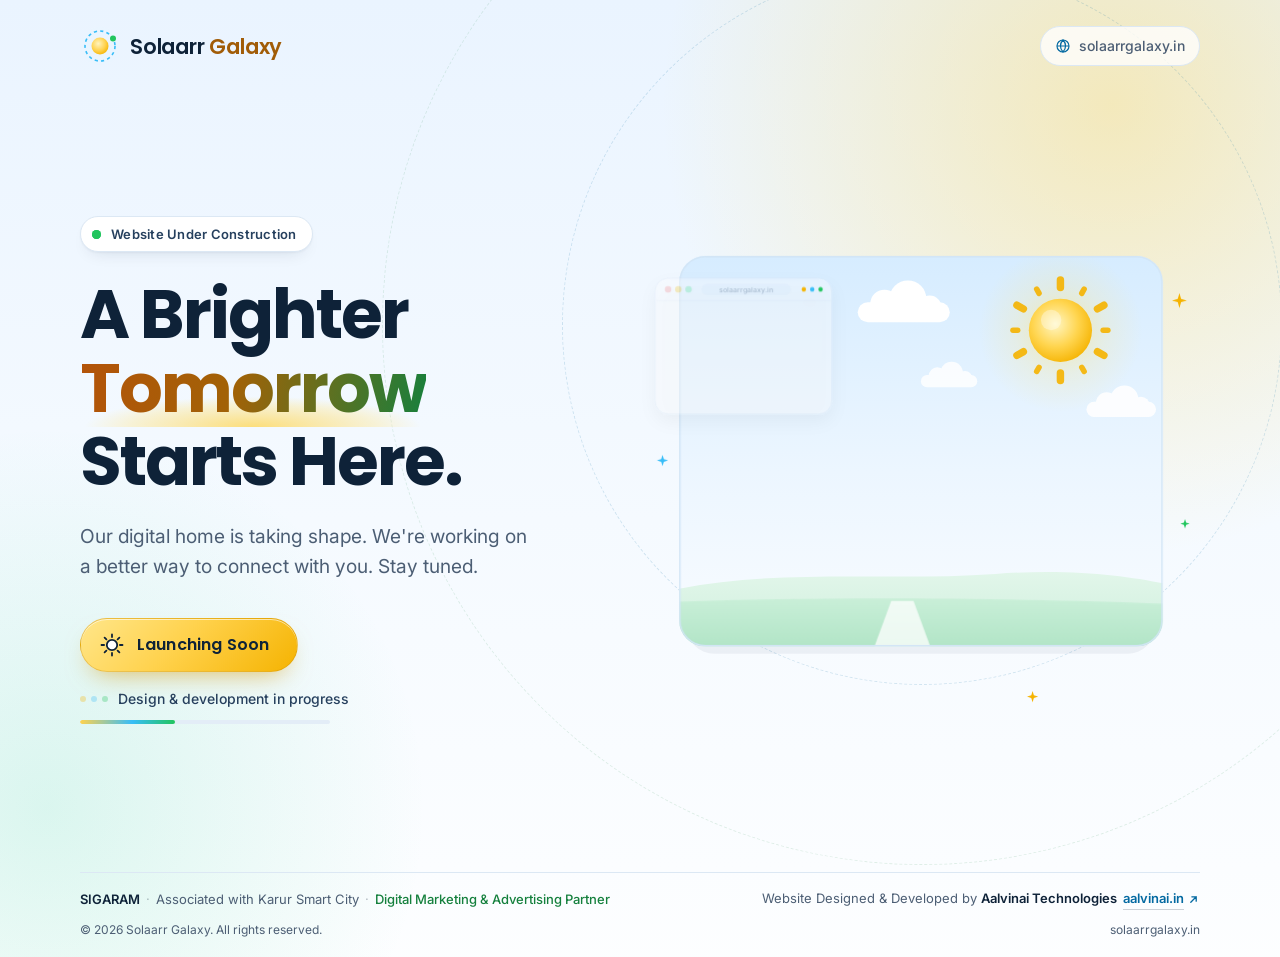
==== index.html @ 4a7cf6b9 "Add Solaarr Galaxy under-construction page Co-Authored-By: Claude Sonnet 5 <noreply@anthropic.com>" ====
<!DOCTYPE html>
<html lang="en">
<head>
<meta charset="UTF-8">
<meta name="viewport" content="width=device-width, initial-scale=1, viewport-fit=cover">
<title>Solaarr Galaxy — New Website Launching Soon</title>
<meta name="description" content="Solaarr Galaxy's official website is under construction. Our digital home is taking shape — launching soon at solaarrgalaxy.in.">
<link rel="canonical" href="https://solaarrgalaxy.in/">

<!--
  INDEXING POLICY — TEMPORARY HOLDING PAGE
  While this under-construction page is live, search engines are asked not to index it
  ("noindex") but may still follow its links ("follow").
  >>> WHEN THE FULL WEBSITE LAUNCHES: delete the robots meta tag below
      (or change its content to "index, follow"). Do not ship the real site with noindex.
-->
<meta name="robots" content="noindex, follow">

<meta name="theme-color" content="#F3F8FF">
<meta name="color-scheme" content="light">
<meta name="author" content="Aalvinai Technologies">

<meta property="og:type" content="website">
<meta property="og:site_name" content="Solaarr Galaxy">
<meta property="og:title" content="Solaarr Galaxy — A Brighter Tomorrow Starts Here.">
<meta property="og:description" content="Our digital home is taking shape. We're working on a better way to connect with you. Stay tuned.">
<meta property="og:url" content="https://solaarrgalaxy.in/">
<meta property="og:locale" content="en_IN">
<meta name="twitter:card" content="summary">
<meta name="twitter:title" content="Solaarr Galaxy — A Brighter Tomorrow Starts Here.">
<meta name="twitter:description" content="Our digital home is taking shape. We're working on a better way to connect with you. Stay tuned.">

<link rel="icon" type="image/svg+xml" href="data:image/svg+xml,%3Csvg xmlns='http://www.w3.org/2000/svg' viewBox='0 0 64 64'%3E%3Crect width='64' height='64' rx='16' fill='%23F3F8FF'/%3E%3Ccircle cx='32' cy='32' r='22' fill='none' stroke='%2338BDF8' stroke-width='3' stroke-dasharray='5 5'/%3E%3Ccircle cx='32' cy='32' r='12' fill='%23F5B301'/%3E%3Ccircle cx='51' cy='21' r='5' fill='%2322C55E'/%3E%3C/svg%3E">

<link rel="preconnect" href="https://fonts.googleapis.com">
<link rel="preconnect" href="https://fonts.gstatic.com" crossorigin>
<link rel="stylesheet" href="https://fonts.googleapis.com/css2?family=Inter:wght@400;500;600&family=Poppins:wght@500;600;700&display=swap">

<style>
  :root {
    --bg: #F7FBFF;
    --surface: #FFFFFF;
    --ink: #0E2238;
    --ink-2: #26405E;
    --muted: #4C5E74;
    --line: #DCE8F4;
    --sky: #38BDF8;
    --sky-deep: #0369A1;
    --sky-soft: #E6F4FF;
    --gold: #F5B301;
    --gold-soft: #FFE58A;
    --gold-deep: #A15C07;
    --green: #34D399;
    --green-deep: #15803D;
    --green-soft: #E3F8EE;
    --shadow: 0 1px 2px rgba(14, 34, 56, .04), 0 14px 36px -16px rgba(14, 34, 56, .16);
    --shadow-lg: 0 2px 4px rgba(14, 34, 56, .04), 0 24px 48px -20px rgba(14, 34, 56, .22);
    --font-head: "Poppins", ui-sans-serif, system-ui, -apple-system, "Segoe UI", Roboto, "Helvetica Neue", Arial, sans-serif;
    --font-body: "Inter", ui-sans-serif, system-ui, -apple-system, "Segoe UI", Roboto, "Helvetica Neue", Arial, sans-serif;
  }

  *, *::before, *::after { box-sizing: border-box; }
  html {
    -webkit-text-size-adjust: 100%;
    text-size-adjust: 100%;
    background: linear-gradient(180deg, #EAF4FF 0, #F5FAFF 520px, #FFFFFF 1100px) no-repeat, #FFFFFF;
  }
  body {
    margin: 0;
    font-family: var(--font-body);
    font-size: 1rem;
    line-height: 1.6;
    color: var(--ink);
    overflow-x: hidden;
    -webkit-font-smoothing: antialiased;
    text-rendering: optimizeLegibility;
  }
  @supports (overflow: clip) { body { overflow-x: clip; } }
  img, svg { display: block; max-width: 100%; }
  a { color: inherit; }
  :focus-visible { outline: 3px solid var(--sky-deep); outline-offset: 3px; border-radius: 6px; }

  .sr-only {
    position: absolute; width: 1px; height: 1px; padding: 0; margin: -1px;
    overflow: hidden; clip: rect(0 0 0 0); white-space: nowrap; border: 0;
  }

  .wrap {
    width: 100%;
    max-width: 1200px;
    margin-inline: auto;
    padding-inline: clamp(16px, 4vw, 40px);
  }

  /* ---------- Page shell & ambient "galaxy" background ---------- */
  .page {
    position: relative;
    isolation: isolate;
    display: flex;
    flex-direction: column;
  }
  .ambient {
    position: absolute;
    inset: 0;
    z-index: -1;
    overflow: hidden;
    pointer-events: none;
  }
  .ambient::before,
  .ambient::after {
    content: "";
    position: absolute;
    aspect-ratio: 1;
    border-radius: 50%;
  }
  .ambient::before {
    width: min(900px, 130vw);
    right: -22%;
    top: -36%;
    background: radial-gradient(closest-side, rgba(255, 213, 79, .38), rgba(255, 213, 79, 0));
  }
  .ambient::after {
    width: min(760px, 120vw);
    left: -26%;
    bottom: -24%;
    background: radial-gradient(closest-side, rgba(52, 211, 153, .16), rgba(52, 211, 153, 0));
  }
  .orbit {
    position: absolute;
    top: 34%;
    left: 72%;
    aspect-ratio: 1;
    border: 1px dashed rgba(3, 105, 161, .16);
    border-radius: 50%;
    transform: translate(-50%, -50%);
    animation: orbit 90s linear infinite;
  }
  .orbit::after {
    content: "";
    position: absolute;
    top: -5px;
    left: 50%;
    width: 10px;
    height: 10px;
    margin-left: -5px;
    border-radius: 50%;
    background: var(--gold);
    box-shadow: 0 0 0 5px rgba(245, 179, 1, .15);
  }
  .orbit--1 { width: min(720px, 150vw); }
  .orbit--2 { width: min(1080px, 220vw); animation-duration: 140s; animation-direction: reverse; border-color: rgba(21, 128, 61, .12); }
  .orbit--2::after { width: 8px; height: 8px; margin-left: -4px; top: -4px; background: var(--green); box-shadow: 0 0 0 5px rgba(52, 211, 153, .15); }

  /* ---------- Header ---------- */
  .site-header .wrap {
    display: flex;
    align-items: center;
    justify-content: space-between;
    gap: 16px;
    padding-block: clamp(14px, 2.4vw, 26px);
  }
  .brand {
    display: inline-flex;
    align-items: center;
    gap: 10px;
    font-family: var(--font-head);
    font-weight: 600;
    font-size: clamp(1.08rem, .98rem + .5vw, 1.3rem);
    letter-spacing: -.01em;
    color: var(--ink);
    white-space: nowrap;
  }
  .brand .galaxy { color: var(--gold-deep); }
  .brand-mark { width: 40px; height: 40px; flex: none; }
  .brand-mark .ring { transform-origin: 20px 20px; animation: spin 14s linear infinite; }
  .domain {
    display: inline-flex;
    align-items: center;
    gap: 8px;
    margin: 0;
    padding: 8px 14px;
    font-size: .875rem;
    font-weight: 500;
    color: var(--muted);
    background: rgba(255, 255, 255, .78);
    border: 1px solid var(--line);
    border-radius: 999px;
  }
  .domain svg { width: 16px; height: 16px; color: var(--sky-deep); }

  /* ---------- Hero ---------- */
  .hero { flex: 1; display: flex; align-items: center; }
  .hero .wrap {
    display: grid;
    grid-template-columns: minmax(0, 1fr) minmax(0, 1.12fr);
    align-items: center;
    gap: clamp(28px, 5vw, 72px);
    padding-block: clamp(12px, 3vw, 40px) clamp(36px, 5vw, 72px);
  }
  .hero-copy { min-width: 0; }

  .status {
    display: inline-flex;
    align-items: center;
    gap: 10px;
    margin: 0 0 clamp(18px, 2.4vw, 26px);
    padding: 7px 15px 7px 11px;
    font-size: .8125rem;
    font-weight: 600;
    letter-spacing: .02em;
    color: var(--ink-2);
    background: var(--surface);
    border: 1px solid var(--line);
    border-radius: 999px;
    box-shadow: 0 1px 2px rgba(14, 34, 56, .04), 0 8px 18px -10px rgba(14, 34, 56, .16);
  }
  .pulse {
    position: relative;
    width: 9px;
    height: 9px;
    flex: none;
    border-radius: 50%;
    background: #22C55E;
  }
  .pulse::after {
    content: "";
    position: absolute;
    inset: 0;
    border-radius: 50%;
    background: #22C55E;
    animation: ping 2s cubic-bezier(0, 0, .2, 1) infinite;
  }

  h1 {
    margin: 0 0 clamp(14px, 2vw, 22px);
    font-family: var(--font-head);
    font-weight: 700;
    font-size: clamp(2.2rem, 1.05rem + 4.3vw, 4.25rem);
    line-height: 1.08;
    letter-spacing: -.03em;
    color: var(--ink);
  }
  .sunrise { position: relative; display: inline-block; isolation: isolate; }
  .sunrise::after {
    content: "";
    position: absolute;
    left: -4%;
    right: -4%;
    bottom: -.02em;
    height: .5em;
    z-index: -1;
    border-radius: 50% 50% 0 0 / 100% 100% 0 0;
    background: radial-gradient(60% 120% at 50% 100%, rgba(255, 213, 79, .75), rgba(255, 229, 138, .35) 55%, rgba(255, 229, 138, 0) 75%);
  }
  .sunrise-text {
    color: var(--gold-deep);
    background: linear-gradient(100deg, #B45309 0%, #A16207 45%, #15803D 100%);
    -webkit-background-clip: text;
            background-clip: text;
    -webkit-text-fill-color: transparent;
  }

  .lead {
    max-width: 38ch;
    margin: 0 0 clamp(24px, 3vw, 36px);
    font-size: clamp(1.03rem, .95rem + .35vw, 1.2rem);
    color: var(--muted);
  }

  .cta-row {
    display: flex;
    flex-wrap: wrap;
    align-items: center;
    gap: 16px 24px;
  }
  .cta {
    position: relative;
    overflow: hidden;
    display: inline-flex;
    align-items: center;
    justify-content: center;
    gap: 12px;
    min-height: 54px;
    margin: 0;
    padding: 0 28px 0 18px;
    font-family: var(--font-head);
    font-weight: 600;
    font-size: 1rem;
    letter-spacing: .01em;
    color: var(--ink);
    background: linear-gradient(135deg, #FFE68A 0%, #FFD24D 45%, #F5B301 100%);
    border: 1px solid rgba(197, 136, 0, .35);
    border-radius: 999px;
    box-shadow: 0 12px 26px -12px rgba(214, 150, 0, .65), inset 0 1px 0 rgba(255, 255, 255, .6);
    cursor: default;
    -webkit-user-select: none;
            user-select: none;
  }
  .cta::after {
    content: "";
    position: absolute;
    inset: 0;
    background: linear-gradient(110deg, transparent 30%, rgba(255, 255, 255, .55) 50%, transparent 70%);
    transform: translateX(-120%);
    animation: sheen 6s ease-in-out 1.2s infinite;
  }
  .cta-icon { width: 26px; height: 26px; flex: none; }
  .cta-icon .cta-rays { transform-origin: 13px 13px; animation: spin 12s linear infinite; }

  .build { display: grid; gap: 9px; min-width: 0; }
  .build-label {
    display: flex;
    align-items: center;
    gap: 10px;
    margin: 0;
    font-size: .875rem;
    font-weight: 500;
    color: var(--ink-2);
  }
  .dots { display: inline-flex; gap: 5px; }
  .dots i {
    width: 6px;
    height: 6px;
    border-radius: 50%;
    background: var(--gold);
    opacity: .3;
    animation: blink 1.4s ease-in-out infinite;
  }
  .dots i:nth-child(2) { background: var(--sky); animation-delay: .2s; }
  .dots i:nth-child(3) { background: #22C55E; animation-delay: .4s; }
  .track {
    position: relative;
    width: min(250px, 100%);
    height: 4px;
    overflow: hidden;
    border-radius: 99px;
    background: #E3EDF7;
  }
  .track::before {
    content: "";
    position: absolute;
    top: 0;
    bottom: 0;
    left: 0;
    width: 38%;
    border-radius: inherit;
    background: linear-gradient(90deg, #FFD24D, #38BDF8 55%, #22C55E);
    animation: indeterminate 2.6s cubic-bezier(.65, 0, .35, 1) infinite;
  }

  /* ---------- Hero illustration ---------- */
  .hero-art { position: relative; margin: 0; min-width: 0; }
  .hero-art::before {
    content: "";
    position: absolute;
    inset: 2% 0 4%;
    z-index: -1;
    border-radius: 50%;
    background:
      radial-gradient(closest-side at 72% 28%, rgba(255, 213, 79, .32), rgba(255, 213, 79, 0) 70%),
      radial-gradient(closest-side, rgba(56, 189, 248, .14), rgba(56, 189, 248, 0) 75%);
  }
  .art { width: 100%; height: auto; overflow: visible; }

  /* ---------- Footer credit line ---------- */
  .site-footer { padding-block: 0 18px; }
  .footer-bar {
    display: flex;
    flex-wrap: wrap;
    align-items: center;
    justify-content: space-between;
    gap: 12px 32px;
    padding-top: 16px;
    border-top: 1px solid var(--line);
    font-size: .8125rem;
    line-height: 1.5;
    color: var(--muted);
  }
  .fcredit { display: flex; align-items: center; gap: 12px; min-width: 0; margin: 0; }
  .fcredit p { margin: 0; }
  .fcredit strong { font-weight: 600; color: var(--ink); }
  .fcredit .sep { margin-inline: 6px; color: rgba(14, 34, 56, .3); }
  .fcredit .role { font-weight: 500; color: var(--green-deep); }
  .fcredit a {
    display: inline-flex;
    align-items: center;
    gap: 3px;
    margin: -10px 0 -10px 6px;
    padding-block: 10px;
    font-weight: 600;
    color: var(--sky-deep);
    text-decoration: none;
  }
  .fcredit a span:first-child { border-bottom: 1px solid currentColor; border-bottom-color: rgba(14, 34, 56, .2); transition: border-color .2s ease; }
  .fcredit a:hover span:first-child { border-bottom-color: currentColor; }
  .fcredit a svg { width: 13px; height: 13px; transition: transform .2s ease; }
  .fcredit a:hover svg { transform: translate(2px, -2px); }
  .copy {
    display: flex;
    flex-wrap: wrap;
    justify-content: space-between;
    gap: 4px 16px;
    margin-top: 10px;
    font-size: .75rem;
    color: var(--muted);
  }
  .copy p { margin: 0; }

  /* ---------- Illustration animation (11 s seamless loop) ---------- */
  .art { --cycle: 11s; --ease: cubic-bezier(.22, .61, .36, 1); }
  .art .mframe    { animation: sg-frame var(--cycle) ease-in-out infinite both; }
  .art .skel      { opacity: 0; animation: sg-skel var(--cycle) ease-in-out infinite both; }
  .art .nav-item  { animation: sg-nav var(--cycle) var(--ease) infinite both; animation-delay: var(--d, 0s); }
  .art .sec-in    { animation: sg-sec var(--cycle) var(--ease) infinite both; animation-delay: var(--d, 0s); }
  .art .card-in   { animation: sg-card var(--cycle) var(--ease) infinite both; animation-delay: var(--d, 0s); }
  .art .blueprint { opacity: 0; animation: sg-blue var(--cycle) ease-in-out infinite both, dash-run 3s linear infinite; }
  .art .bld       { animation: sg-bld var(--cycle) var(--ease) infinite both; }
  .art .lit       { animation: sg-lit var(--cycle) linear infinite both; animation-delay: var(--d, 0s); }
  .art .flow      { animation: dash-run 1.3s linear infinite; }
  .art .sweep     { opacity: 0; animation: sg-sweep var(--cycle) cubic-bezier(.45, 0, .25, 1) infinite both; }
  .art .rays      { transform-origin: 450px 110px; animation: spin 50s linear infinite; }
  .art .halo      { transform-box: fill-box; transform-origin: center; animation: breathe 5s ease-in-out infinite; }
  .art .cloud     { animation: drift 16s ease-in-out infinite alternate; }
  .art .c2        { animation-duration: 21s; animation-direction: alternate-reverse; }
  .art .c3        { animation-duration: 13s; }
  .art .float     { animation: float var(--f, 6s) ease-in-out infinite; animation-delay: var(--fd, 0s); }
  .art .sd        { animation: blink 1.4s ease-in-out infinite; animation-delay: var(--d, 0s); }
  .art .spark     { transform-box: fill-box; transform-origin: center; animation: twinkle 3.6s ease-in-out infinite; animation-delay: var(--d, 0s); }
  .art.is-paused *,
  .page.is-hidden * { animation-play-state: paused !important; }

  @keyframes sg-frame { 0%, 100% { opacity: .35; } 5%, 93% { opacity: 1; } }
  @keyframes sg-skel  { 0%, 2% { opacity: 0; } 9%, 24% { opacity: 1; } 31%, 100% { opacity: 0; } }
  @keyframes sg-nav {
    0%, 5%    { opacity: 0; transform: translateY(-6px); }
    13%, 91%  { opacity: 1; transform: none; }
    96%, 100% { opacity: 0; transform: translateY(-3px); }
  }
  @keyframes sg-sec {
    0%, 12%   { opacity: 0; transform: translateX(-10px); }
    21%, 91%  { opacity: 1; transform: none; }
    96%, 100% { opacity: 0; transform: none; }
  }
  @keyframes sg-card {
    0%, 16%   { opacity: 0; transform: translateY(12px); }
    25%, 89%  { opacity: 1; transform: none; }
    95%, 100% { opacity: 0; transform: translateY(-6px); }
  }
  @keyframes sg-blue { 0%, 6% { opacity: 0; } 14%, 28% { opacity: 1; } 36%, 100% { opacity: 0; } }
  @keyframes sg-bld {
    0%, 24%   { opacity: 0; transform: translateY(14px); }
    35%, 91%  { opacity: 1; transform: none; }
    97%, 100% { opacity: 0; transform: none; }
  }
  @keyframes sg-lit {
    0%, 38%    { opacity: 0; }
    41%        { opacity: 1; }
    43%        { opacity: .55; }
    46%, 78%   { opacity: 1; }
    84%, 100%  { opacity: 0; }
  }
  @keyframes sg-sweep {
    0%, 57%   { opacity: 0; transform: translateX(0) skewX(-18deg); }
    59%       { opacity: 1; }
    71%       { opacity: 1; transform: translateX(900px) skewX(-18deg); }
    72%, 100% { opacity: 0; transform: translateX(900px) skewX(-18deg); }
  }
  @keyframes dash-run { to { stroke-dashoffset: -24; } }
  @keyframes drift    { from { transform: translateX(-18px); } to { transform: translateX(22px); } }

  /* ---------- Shared micro-animations ---------- */
  @keyframes orbit   { from { transform: translate(-50%, -50%) rotate(0deg); } to { transform: translate(-50%, -50%) rotate(360deg); } }
  @keyframes spin    { to { transform: rotate(360deg); } }
  @keyframes float   { 0%, 100% { transform: translateY(0); } 50% { transform: translateY(-7px); } }
  @keyframes twinkle { 0%, 100% { opacity: .2; transform: scale(.6); } 50% { opacity: 1; transform: scale(1); } }
  @keyframes blink   { 0%, 100% { opacity: .3; } 45% { opacity: 1; } }
  @keyframes ping    { 0% { transform: scale(1); opacity: .55; } 80%, 100% { transform: scale(2.8); opacity: 0; } }
  @keyframes breathe { 0%, 100% { transform: scale(.94); opacity: .8; } 50% { transform: scale(1.06); opacity: 1; } }
  @keyframes sheen   { 0%, 55% { transform: translateX(-120%); } 80%, 100% { transform: translateX(120%); } }
  @keyframes indeterminate { 0% { transform: translateX(-100%); } 100% { transform: translateX(265%); } }

  /* ---------- Responsive ---------- */
  @media (min-width: 768px) {
    .page { min-height: 100vh; min-height: 100svh; }
    .hero { min-height: min(780px, calc(100svh - 96px)); }
  }
  @media (max-width: 1023px) {
    .hero .wrap { grid-template-columns: minmax(0, .92fr) minmax(0, 1.08fr); gap: clamp(24px, 4vw, 40px); }
    h1 { font-size: clamp(2.2rem, .95rem + 3.6vw, 3.2rem); }
  }
  @media (max-width: 767px) {
    .hero .wrap { grid-template-columns: minmax(0, 1fr); gap: 24px; padding-block: 8px 36px; }
    h1 { font-size: clamp(2.1rem, 1.15rem + 4.8vw, 3.1rem); }
    .lead { max-width: 46ch; }
    .hero-art { width: 100%; max-width: 580px; margin-inline: auto; }
    .orbit { display: none; }
  }
  @media (max-width: 599px) {
    .footer-bar { gap: 14px; }
    .fcredit { align-items: flex-start; }
    .art .m-hide { display: none; }
    .art .float { animation: none; }
    .domain { padding: 6px 11px; font-size: .8125rem; }
  }
  @media (max-width: 440px) {
    .cta-row { gap: 18px; }
    .cta { width: 100%; }
  }
  @media (max-width: 359px) {
    .domain span { display: none; }
  }

  /* Respect users who prefer less motion: show the finished, solar-powered scene statically */
  @media (prefers-reduced-motion: reduce) {
    *, *::before, *::after {
      animation: none !important;
      transition: none !important;
      scroll-behavior: auto !important;
    }
  }
</style>
</head>
<body>
<div class="page">
  <div class="ambient" aria-hidden="true">
    <div class="orbit orbit--1"></div>
    <div class="orbit orbit--2"></div>
  </div>

  <header class="site-header">
    <div class="wrap">
      <div class="brand" aria-label="Solaarr Galaxy">
        <svg class="brand-mark" viewBox="0 0 40 40" aria-hidden="true">
          <defs>
            <radialGradient id="mk-sun" cx=".4" cy=".36" r=".7">
              <stop offset="0" stop-color="#FFF4BF"/>
              <stop offset=".6" stop-color="#FFD24D"/>
              <stop offset="1" stop-color="#F5B301"/>
            </radialGradient>
          </defs>
          <circle cx="20" cy="20" r="19" fill="#EAF5FF"/>
          <g class="ring">
            <circle cx="20" cy="20" r="15" fill="none" stroke="#38BDF8" stroke-width="1.6" stroke-dasharray="3.2 3.2"/>
            <circle cx="33" cy="12.5" r="3" fill="#22C55E"/>
          </g>
          <circle cx="20" cy="20" r="8.5" fill="url(#mk-sun)"/>
        </svg>
        <span>Solaarr <span class="galaxy">Galaxy</span></span>
      </div>
      <p class="domain">
        <svg viewBox="0 0 24 24" fill="none" stroke="currentColor" stroke-width="1.8" aria-hidden="true"><circle cx="12" cy="12" r="9"/><path d="M3 12h18M12 3c2.5 2.6 3.8 5.6 3.8 9s-1.3 6.4-3.8 9c-2.5-2.6-3.8-5.6-3.8-9S9.5 5.6 12 3z"/></svg>
        <span>solaarrgalaxy.in</span>
      </p>
    </div>
  </header>

  <main class="hero" id="main">
    <div class="wrap">
      <div class="hero-copy">
        <p class="status"><span class="pulse" aria-hidden="true"></span>Website Under Construction</p>

        <h1>A Brighter <span class="sunrise"><span class="sunrise-text">Tomorrow</span></span> Starts&nbsp;Here.</h1>

        <p class="lead">Our digital home is taking shape. We're working on a better way to connect with you. Stay tuned.</p>

        <div class="cta-row">
          <p class="cta">
            <svg class="cta-icon" viewBox="0 0 26 26" aria-hidden="true">
              <g class="cta-rays" stroke="#0E2238" stroke-width="1.8" stroke-linecap="round">
                <path d="M13 2.5v2.6M13 20.9v2.6M2.5 13h2.6M20.9 13h2.6M5.6 5.6l1.8 1.8M18.6 18.6l1.8 1.8M5.6 20.4l1.8-1.8M18.6 7.4l1.8-1.8"/>
              </g>
              <circle cx="13" cy="13" r="5.2" fill="#FFFFFF" stroke="#0E2238" stroke-width="1.8"/>
            </svg>
            Launching Soon
          </p>
          <div class="build">
            <p class="build-label"><span class="dots" aria-hidden="true"><i></i><i></i><i></i></span>Design &amp; development in progress</p>
            <div class="track" aria-hidden="true"></div>
          </div>
        </div>
      </div>

      <figure class="hero-art">
        <svg class="art" viewBox="0 0 600 520" role="img" aria-labelledby="art-title art-desc">
          <title id="art-title">A modern solar-powered building and a website assembling beside it</title>
          <desc id="art-desc">A webpage wireframe gains its navigation, sections and cards, while a contemporary building with rooftop solar panels rises from a blueprint under a glowing sun and drifting clouds. The panels activate, windows light up and energy flows through the building.</desc>
          <defs>
            <linearGradient id="sg-sky" x1="0" y1="0" x2="0" y2="1">
              <stop offset="0" stop-color="#D6ECFF"/>
              <stop offset=".55" stop-color="#ECF6FF"/>
              <stop offset="1" stop-color="#F9FCFF"/>
            </linearGradient>
            <radialGradient id="sg-sun" cx=".42" cy=".4" r=".65">
              <stop offset="0" stop-color="#FFF6C4"/>
              <stop offset=".55" stop-color="#FFD54F"/>
              <stop offset="1" stop-color="#F5B301"/>
            </radialGradient>
            <radialGradient id="sg-halo">
              <stop offset="0" stop-color="#FFE27A" stop-opacity=".6"/>
              <stop offset=".55" stop-color="#FFE27A" stop-opacity=".18"/>
              <stop offset="1" stop-color="#FFE27A" stop-opacity="0"/>
            </radialGradient>
            <linearGradient id="sg-panel" x1="0" y1="1" x2="1" y2="0">
              <stop offset="0" stop-color="#1D4A85"/>
              <stop offset="1" stop-color="#2F6FB8"/>
            </linearGradient>
            <linearGradient id="sg-shine" x1="0" y1="1" x2="1" y2="0">
              <stop offset="0" stop-color="#FFE27A" stop-opacity="0"/>
              <stop offset=".38" stop-color="#FFE27A" stop-opacity=".08"/>
              <stop offset=".55" stop-color="#FFF1BF" stop-opacity=".75"/>
              <stop offset=".72" stop-color="#FFE27A" stop-opacity=".08"/>
              <stop offset="1" stop-color="#FFE27A" stop-opacity="0"/>
            </linearGradient>
            <linearGradient id="sg-glass" x1="0" y1="0" x2="1" y2="1">
              <stop offset="0" stop-color="#E6F2FD"/>
              <stop offset="1" stop-color="#C6DDF4"/>
            </linearGradient>
            <linearGradient id="sg-warm" x1="0" y1="0" x2="0" y2="1">
              <stop offset="0" stop-color="#FFF8DE"/>
              <stop offset="1" stop-color="#FFE39A"/>
            </linearGradient>
            <linearGradient id="sg-hill-back" x1="0" y1="0" x2="0" y2="1">
              <stop offset="0" stop-color="#E2F6EA"/>
              <stop offset="1" stop-color="#CDEFDC"/>
            </linearGradient>
            <linearGradient id="sg-hill-front" x1="0" y1="0" x2="0" y2="1">
              <stop offset="0" stop-color="#C9EFD8"/>
              <stop offset="1" stop-color="#B2E5C7"/>
            </linearGradient>
            <linearGradient id="sg-gold" x1="0" y1="0" x2="1" y2="1">
              <stop offset="0" stop-color="#FFE27A"/>
              <stop offset="1" stop-color="#F5B301"/>
            </linearGradient>
            <linearGradient id="sg-green" x1="0" y1="0" x2="1" y2="1">
              <stop offset="0" stop-color="#6EE7B7"/>
              <stop offset="1" stop-color="#22C55E"/>
            </linearGradient>
            <linearGradient id="sg-sweep" x1="0" y1="0" x2="1" y2="0">
              <stop offset="0" stop-color="#FFFFFF" stop-opacity="0"/>
              <stop offset=".5" stop-color="#FFFFFF" stop-opacity=".6"/>
              <stop offset="1" stop-color="#FFFFFF" stop-opacity="0"/>
            </linearGradient>
            <clipPath id="sg-clip"><rect x="40" y="30" width="520" height="420" rx="28"/></clipPath>
            <filter id="sg-shadow" x="-25%" y="-25%" width="150%" height="170%">
              <feDropShadow dx="0" dy="8" stdDeviation="9" flood-color="#0E2238" flood-opacity=".12"/>
            </filter>
            <g id="sg-cloud">
              <rect x="0" y="22" width="110" height="24" rx="12"/>
              <circle cx="32" cy="24" r="17"/>
              <circle cx="60" cy="18" r="22"/>
              <circle cx="86" cy="28" r="14"/>
            </g>
            <g id="sg-pnl">
              <polygon points="0,0 40,0 32,-22 -8,-22" fill="url(#sg-panel)" stroke="#E3EEF9" stroke-width="1.2" stroke-linejoin="round"/>
              <path d="M13.3 0L5.3-22M26.7 0L18.7-22M-4-11H36" stroke="#6E9FD8" stroke-width=".8" opacity=".75"/>
            </g>
            <polygon id="sg-pnl-shape" points="0,0 40,0 32,-22 -8,-22"/>
          </defs>

          <!-- Stage (sky canvas) -->
          <rect x="48" y="44" width="504" height="414" rx="30" fill="#0E2238" opacity=".05"/>
          <rect x="40" y="30" width="520" height="420" rx="28" fill="url(#sg-sky)"/>

          <g clip-path="url(#sg-clip)">
            <!-- Sun with slowly turning rays -->
            <circle class="halo" cx="450" cy="110" r="88" fill="url(#sg-halo)"/>
            <g class="rays" fill="#F5B301" opacity=".9">
              <rect x="446" y="52" width="8" height="16" rx="4"/>
              <rect x="447" y="56" width="6" height="11" rx="3" transform="rotate(30 450 110)"/>
              <rect x="446" y="52" width="8" height="16" rx="4" transform="rotate(60 450 110)"/>
              <rect x="447" y="56" width="6" height="11" rx="3" transform="rotate(90 450 110)"/>
              <rect x="446" y="52" width="8" height="16" rx="4" transform="rotate(120 450 110)"/>
              <rect x="447" y="56" width="6" height="11" rx="3" transform="rotate(150 450 110)"/>
              <rect x="446" y="52" width="8" height="16" rx="4" transform="rotate(180 450 110)"/>
              <rect x="447" y="56" width="6" height="11" rx="3" transform="rotate(210 450 110)"/>
              <rect x="446" y="52" width="8" height="16" rx="4" transform="rotate(240 450 110)"/>
              <rect x="447" y="56" width="6" height="11" rx="3" transform="rotate(270 450 110)"/>
              <rect x="446" y="52" width="8" height="16" rx="4" transform="rotate(300 450 110)"/>
              <rect x="447" y="56" width="6" height="11" rx="3" transform="rotate(330 450 110)"/>
            </g>
            <circle cx="450" cy="110" r="34" fill="url(#sg-sun)"/>
            <circle cx="440" cy="99" r="11" fill="#FFFFFF" opacity=".35"/>

            <!-- Drifting clouds -->
            <g class="cloud"><use href="#sg-cloud" fill="#FFFFFF" transform="translate(232 60) scale(.9)"/></g>
            <g class="cloud c2"><use href="#sg-cloud" fill="#FFFFFF" opacity=".85" transform="translate(300 146) scale(.55)"/></g>
            <g class="cloud c3 m-hide"><use href="#sg-cloud" fill="#FFFFFF" opacity=".9" transform="translate(478 172) scale(.68)"/></g>

            <!-- Back hill -->
            <path d="M40 388C150 366 270 380 380 372C460 366 520 374 560 382V450H40Z" fill="url(#sg-hill-back)"/>

            <!-- Sunlight reaching the panels -->
            <g class="lit m-hide" style="--d:0s" fill="none" stroke="#F5B301" stroke-width="2" stroke-linecap="round" stroke-dasharray="2 10" opacity=".8">
              <path class="flow" d="M420 132C384 150 352 170 330 192"/>
              <path class="flow" d="M432 142C412 158 392 174 372 192"/>
            </g>

            <!-- 1 · Blueprint lines -->
            <g class="blueprint" fill="none" stroke="#5AB7EC" stroke-width="1.5" stroke-dasharray="6 6">
              <rect x="190" y="230" width="180" height="170"/>
              <rect x="370" y="300" width="110" height="100"/>
              <rect x="128" y="300" width="62" height="100"/>
              <rect x="182" y="220" width="196" height="12" rx="4"/>
              <path d="M184 196H378M150 400H500"/>
            </g>

            <!-- 4 · Building reveals -->
            <g class="bld">
              <!-- trees -->
              <rect x="100" y="350" width="4" height="50" rx="2" fill="#B08D6A"/>
              <circle cx="102" cy="342" r="20" fill="#86E3B5"/>
              <circle cx="92" cy="352" r="12" fill="#34D399" opacity=".7"/>
              <rect x="528" y="354" width="4" height="46" rx="2" fill="#B08D6A"/>
              <circle cx="530" cy="344" r="17" fill="#A7F3D0"/>
              <circle cx="538" cy="352" r="10" fill="#34D399" opacity=".7"/>

              <!-- atrium with green roof -->
              <rect x="128" y="300" width="62" height="100" fill="#F7FBFF" stroke="#CFE0F2"/>
              <rect x="124" y="292" width="70" height="10" rx="4" fill="#86EFAC"/>
              <circle cx="136" cy="290" r="5" fill="#34D399"/>
              <circle cx="150" cy="288" r="6" fill="#4ADE80"/>
              <circle cx="166" cy="289" r="5" fill="#34D399"/>
              <circle cx="182" cy="290" r="5" fill="#4ADE80"/>
              <rect x="138" y="312" width="10" height="76" rx="2" fill="url(#sg-glass)"/>
              <rect x="154" y="312" width="10" height="76" rx="2" fill="url(#sg-glass)"/>
              <rect x="170" y="312" width="10" height="76" rx="2" fill="url(#sg-glass)"/>

              <!-- main block -->
              <rect x="190" y="230" width="180" height="170" fill="#FFFFFF" stroke="#CFE0F2"/>
              <rect x="182" y="220" width="196" height="12" rx="4" fill="#1E3A5F"/>
              <g fill="url(#sg-glass)">
                <rect x="202" y="248" width="44" height="32" rx="4"/>
                <rect x="258" y="248" width="44" height="32" rx="4"/>
                <rect x="314" y="248" width="44" height="32" rx="4"/>
                <rect x="202" y="290" width="44" height="32" rx="4"/>
                <rect x="258" y="290" width="44" height="32" rx="4"/>
                <rect x="314" y="290" width="44" height="32" rx="4"/>
                <rect x="202" y="332" width="44" height="32" rx="4"/>
                <rect x="314" y="332" width="44" height="32" rx="4"/>
              </g>
              <rect x="252" y="334" width="56" height="6" rx="3" fill="#1E3A5F"/>
              <rect x="262" y="340" width="36" height="60" rx="3" fill="#CFE3F7" stroke="#9CC0E4"/>
              <path d="M280 340V400" stroke="#9CC0E4"/>

              <!-- side wing -->
              <rect x="370" y="300" width="110" height="100" fill="#F7FBFF" stroke="#CFE0F2"/>
              <rect x="366" y="294" width="118" height="8" rx="3" fill="#1E3A5F"/>
              <rect x="382" y="318" width="86" height="22" rx="4" fill="url(#sg-glass)"/>
              <rect x="382" y="352" width="86" height="22" rx="4" fill="url(#sg-glass)"/>

              <!-- energy storage -->
              <rect x="496" y="358" width="8" height="5" rx="1.5" fill="#CFE0F2"/>
              <rect x="488" y="362" width="24" height="38" rx="5" fill="#FFFFFF" stroke="#CFE0F2" stroke-width="1.5"/>

              <!-- conduits -->
              <g fill="none" stroke="#D3E3F3" stroke-width="3" stroke-linecap="round">
                <path d="M372 210C400 210 420 220 420 246V292"/>
                <path d="M186 208C164 208 158 226 158 252V284"/>
                <path d="M480 344H500V358"/>
              </g>

              <!-- solar panels -->
              <use href="#sg-pnl" transform="translate(192 218)"/>
              <use href="#sg-pnl" transform="translate(238 218)"/>
              <use href="#sg-pnl" transform="translate(284 218)"/>
              <use href="#sg-pnl" transform="translate(330 218)"/>
              <use href="#sg-pnl" transform="translate(380 292) scale(.85)"/>
              <use href="#sg-pnl" transform="translate(432 292) scale(.85)"/>
            </g>

            <!-- 5 · Solar elements activate -->
            <g class="lit" style="--d:.2s"><use href="#sg-pnl-shape" fill="url(#sg-shine)" transform="translate(192 218)"/></g>
            <g class="lit" style="--d:.35s"><use href="#sg-pnl-shape" fill="url(#sg-shine)" transform="translate(238 218)"/></g>
            <g class="lit" style="--d:.5s"><use href="#sg-pnl-shape" fill="url(#sg-shine)" transform="translate(284 218)"/></g>
            <g class="lit" style="--d:.65s"><use href="#sg-pnl-shape" fill="url(#sg-shine)" transform="translate(330 218)"/></g>
            <g class="lit" style="--d:.8s"><use href="#sg-pnl-shape" fill="url(#sg-shine)" transform="translate(380 292) scale(.85)"/></g>
            <g class="lit" style="--d:.95s"><use href="#sg-pnl-shape" fill="url(#sg-shine)" transform="translate(432 292) scale(.85)"/></g>

            <g class="lit" style="--d:.9s" fill="none" stroke-width="3" stroke-linecap="round" stroke-dasharray="3 9">
              <path class="flow" d="M372 210C400 210 420 220 420 246V292" stroke="#F5B301"/>
            </g>
            <g class="lit" style="--d:1s" fill="none" stroke-width="3" stroke-linecap="round" stroke-dasharray="3 9">
              <path class="flow" d="M186 208C164 208 158 226 158 252V284" stroke="#0EA5E9"/>
            </g>
            <g class="lit" style="--d:1.1s" fill="none" stroke-width="3" stroke-linecap="round" stroke-dasharray="3 9">
              <path class="flow" d="M480 344H500V358" stroke="#22C55E"/>
            </g>
            <g class="lit" style="--d:1.15s"><rect x="493" y="388" width="14" height="6" rx="2" fill="url(#sg-green)"/></g>
            <g class="lit" style="--d:1.25s"><rect x="493" y="379" width="14" height="6" rx="2" fill="url(#sg-green)"/></g>
            <g class="lit" style="--d:1.35s"><rect x="493" y="370" width="14" height="6" rx="2" fill="url(#sg-green)"/></g>

            <g class="lit" style="--d:.9s" fill="url(#sg-warm)">
              <rect x="382" y="318" width="86" height="22" rx="4"/>
              <rect x="382" y="352" width="86" height="22" rx="4"/>
            </g>
            <g class="lit" style="--d:1s" fill="url(#sg-warm)">
              <rect x="202" y="248" width="44" height="32" rx="4"/>
              <rect x="258" y="248" width="44" height="32" rx="4"/>
              <rect x="314" y="248" width="44" height="32" rx="4"/>
            </g>
            <g class="lit" style="--d:1.15s" fill="url(#sg-warm)">
              <rect x="202" y="290" width="44" height="32" rx="4"/>
              <rect x="258" y="290" width="44" height="32" rx="4"/>
              <rect x="314" y="290" width="44" height="32" rx="4"/>
              <rect x="138" y="312" width="10" height="76" rx="2"/>
              <rect x="154" y="312" width="10" height="76" rx="2"/>
              <rect x="170" y="312" width="10" height="76" rx="2"/>
            </g>
            <g class="lit" style="--d:1.3s" fill="url(#sg-warm)">
              <rect x="202" y="332" width="44" height="32" rx="4"/>
              <rect x="314" y="332" width="44" height="32" rx="4"/>
              <rect x="263" y="341" width="16" height="58" rx="2" opacity=".85"/>
              <rect x="281" y="341" width="16" height="58" rx="2" opacity=".85"/>
            </g>

            <!-- Foreground ground & path -->
            <path d="M40 402C200 396 400 398 560 404V450H40Z" fill="url(#sg-hill-front)"/>
            <path d="M268 401L250 450H310L292 401Z" fill="#FFFFFF" opacity=".75"/>

            <!-- 6 · Highlight sweep -->
            <rect class="sweep" x="-160" y="20" width="120" height="460" fill="url(#sg-sweep)"/>
          </g>
          <rect x="40.75" y="30.75" width="518.5" height="418.5" rx="27.5" fill="none" stroke="#D2E5F6" stroke-width="1.5"/>

          <!-- 1–3 · Website wireframe assembling into a finished page -->
          <g class="float" style="--f:7s">
            <g transform="translate(14 54)" filter="url(#sg-shadow)">
              <g class="mframe">
                <rect width="190" height="146" rx="14" fill="#FFFFFF" stroke="#DCE8F5"/>
                <path d="M1 24H189" stroke="#EDF3FA"/>
                <circle cx="14" cy="12" r="3.5" fill="#FCA5A5"/>
                <circle cx="25" cy="12" r="3.5" fill="#FCD34D"/>
                <circle cx="36" cy="12" r="3.5" fill="#86EFAC"/>
                <rect x="50" y="6" width="96" height="12" rx="6" fill="#F1F6FC"/>
                <text x="98" y="14.8" text-anchor="middle" font-family="Inter, system-ui, sans-serif" font-size="7.5" font-weight="500" fill="#5F7189">solaarrgalaxy.in</text>
              </g>
              <circle class="sd" style="--d:0s" cx="160" cy="12" r="2.4" fill="#F5B301"/>
              <circle class="sd" style="--d:.2s" cx="169" cy="12" r="2.4" fill="#38BDF8"/>
              <circle class="sd" style="--d:.4s" cx="178" cy="12" r="2.4" fill="#22C55E"/>

              <g class="skel" fill="none" stroke="#B4D0EA" stroke-width="1.2" stroke-dasharray="4 4">
                <rect x="10" y="44" width="170" height="52" rx="8"/>
                <rect x="10" y="104" width="52" height="32" rx="6"/>
                <rect x="69" y="104" width="52" height="32" rx="6"/>
                <rect x="128" y="104" width="52" height="32" rx="6"/>
              </g>

              <g class="nav-item" style="--d:0s">
                <circle cx="16" cy="34" r="4.5" fill="url(#sg-gold)"/>
                <rect x="25" y="31" width="34" height="6" rx="3" fill="#0E2238"/>
              </g>
              <g class="nav-item" style="--d:.1s"><rect x="100" y="32" width="14" height="4" rx="2" fill="#C9D8E8"/></g>
              <g class="nav-item" style="--d:.18s"><rect x="119" y="32" width="14" height="4" rx="2" fill="#C9D8E8"/></g>
              <g class="nav-item" style="--d:.26s"><rect x="138" y="32" width="14" height="4" rx="2" fill="#C9D8E8"/></g>
              <g class="nav-item" style="--d:.34s"><rect x="158" y="28.5" width="22" height="11" rx="5.5" fill="url(#sg-green)"/></g>

              <g class="sec-in" style="--d:0s">
                <rect x="10" y="44" width="170" height="52" rx="8" fill="#EAF4FF"/>
                <path d="M10 88C50 76 100 80 180 74V88a8 8 0 0 1-8 8H18a8 8 0 0 1-8-8Z" fill="#CDEFDC"/>
                <circle cx="152" cy="62" r="9" fill="url(#sg-sun)"/>
                <rect x="20" y="54" width="64" height="6" rx="3" fill="#0E2238"/>
                <rect x="20" y="65" width="46" height="4" rx="2" fill="#8FA6BF"/>
                <rect x="20" y="74" width="28" height="8" rx="4" fill="url(#sg-gold)"/>
              </g>

              <g class="card-in" style="--d:.1s">
                <rect x="10" y="104" width="52" height="32" rx="6" fill="#FFFFFF" stroke="#E1EAF4"/>
                <circle cx="20" cy="114" r="4.5" fill="#FFE27A"/>
                <rect x="28" y="111.5" width="26" height="5" rx="2.5" fill="#0E2238" opacity=".8"/>
                <rect x="16" y="124" width="38" height="4" rx="2" fill="#D3DEEA"/>
              </g>
              <g class="card-in" style="--d:.25s">
                <rect x="69" y="104" width="52" height="32" rx="6" fill="#FFFFFF" stroke="#E1EAF4"/>
                <circle cx="79" cy="114" r="4.5" fill="#BAE6FD"/>
                <rect x="87" y="111.5" width="26" height="5" rx="2.5" fill="#0E2238" opacity=".8"/>
                <rect x="75" y="124" width="38" height="4" rx="2" fill="#D3DEEA"/>
              </g>
              <g class="card-in" style="--d:.4s">
                <rect x="128" y="104" width="52" height="32" rx="6" fill="#FFFFFF" stroke="#E1EAF4"/>
                <circle cx="138" cy="114" r="4.5" fill="#BBF7D0"/>
                <rect x="146" y="111.5" width="26" height="5" rx="2.5" fill="#0E2238" opacity=".8"/>
                <rect x="134" y="124" width="38" height="4" rx="2" fill="#D3DEEA"/>
              </g>
            </g>
          </g>

          <!-- Floating UI chips -->
          <g class="float" style="--f:6.5s;--fd:-2s">
            <g class="card-in" style="--d:.55s">
              <g transform="translate(488 226)" filter="url(#sg-shadow)">
                <rect width="100" height="54" rx="14" fill="#FFFFFF" stroke="#E1EAF4"/>
                <circle cx="22" cy="27" r="12" fill="#DCFCE7"/>
                <path d="M16 33C16 24 22 19.5 29 19.5C29 27 24 33 16 33Z" fill="#16A34A"/>
                <path d="M16.5 32.5L23.5 25.5" stroke="#FFFFFF" stroke-width="1.3" stroke-linecap="round"/>
                <rect x="42" y="19" width="44" height="6" rx="3" fill="#0E2238"/>
                <rect x="42" y="31" width="30" height="5" rx="2.5" fill="#D3DEEA"/>
              </g>
            </g>
          </g>
          <g class="float" style="--f:7.5s;--fd:-4s">
            <g class="card-in" style="--d:.7s">
              <g transform="translate(212 428)" filter="url(#sg-shadow)">
                <rect width="180" height="58" rx="15" fill="#FFFFFF" stroke="#E1EAF4"/>
                <circle cx="26" cy="29" r="13" fill="#FFF7D6"/>
                <circle cx="26" cy="29" r="7" fill="url(#sg-sun)"/>
                <rect x="48" y="19" width="62" height="6" rx="3" fill="#0E2238"/>
                <rect x="48" y="32" width="44" height="5" rx="2.5" fill="#D3DEEA"/>
                <rect x="128" y="19" width="38" height="20" rx="10" fill="url(#sg-green)"/>
                <circle cx="156" cy="29" r="7" fill="#FFFFFF"/>
              </g>
            </g>
          </g>
          <g class="float m-hide" style="--f:6s;--fd:-1s">
            <g class="card-in" style="--d:.85s">
              <g transform="translate(6 412)" filter="url(#sg-shadow)">
                <rect width="112" height="44" rx="13" fill="#FFFFFF" stroke="#E1EAF4"/>
                <circle class="sd" style="--d:0s" cx="18" cy="22" r="4" fill="#F5B301"/>
                <circle class="sd" style="--d:.2s" cx="31" cy="22" r="4" fill="#38BDF8"/>
                <circle class="sd" style="--d:.4s" cx="44" cy="22" r="4" fill="#22C55E"/>
                <rect x="58" y="19" width="40" height="6" rx="3" fill="#0E2238" opacity=".8"/>
              </g>
            </g>
          </g>

          <!-- Sparkles -->
          <g class="spark m-hide" style="--d:0s"><g transform="translate(578 78)"><path d="M0-8L1.8-1.8 8 0 1.8 1.8 0 8-1.8 1.8-8 0-1.8-1.8Z" fill="#F5B301"/></g></g>
          <g class="spark m-hide" style="--d:1.3s"><g transform="translate(22 250)"><path d="M0-6L1.4-1.4 6 0 1.4 1.4 0 6-1.4 1.4-6 0-1.4-1.4Z" fill="#38BDF8"/></g></g>
          <g class="spark" style="--d:2.2s"><g transform="translate(584 318)"><path d="M0-5L1.2-1.2 5 0 1.2 1.2 0 5-1.2 1.2-5 0-1.2-1.2Z" fill="#22C55E"/></g></g>
          <g class="spark" style="--d:.7s"><g transform="translate(420 504)"><path d="M0-6L1.4-1.4 6 0 1.4 1.4 0 6-1.4 1.4-6 0-1.4-1.4Z" fill="#F5B301"/></g></g>
        </svg>
      </figure>
    </div>
  </main>

  <footer class="site-footer">
    <div class="wrap">
      <h2 class="sr-only">Partners &amp; Credits</h2>
      <div class="footer-bar">
        <div class="fcredit">
          <p><strong>SIGARAM</strong><span class="sep" aria-hidden="true">&middot;</span>Associated with Karur Smart City<span class="sep" aria-hidden="true">&middot;</span><span class="role">Digital Marketing &amp; Advertising Partner</span></p>
        </div>
        <p class="fcredit">
          <span>Website Designed &amp; Developed by <strong>Aalvinai Technologies</strong><a href="https://aalvinai.in" target="_blank" rel="noopener noreferrer"><span>aalvinai.in</span><svg viewBox="0 0 24 24" fill="none" stroke="currentColor" stroke-width="2.4" stroke-linecap="round" stroke-linejoin="round" aria-hidden="true"><path d="M7 17L17 7M9 7h8v8"/></svg><span class="sr-only">(opens in a new tab)</span></a></span>
        </p>
      </div>
      <div class="copy">
        <p>&copy; <span id="year">2026</span> Solaarr Galaxy. All rights reserved.</p>
        <p>solaarrgalaxy.in</p>
      </div>
    </div>
  </footer>
</div>

<script>
  /* Progressive enhancement only — the page is complete without JavaScript. */
  (function () {
    var year = document.getElementById("year");
    if (year) year.textContent = String(new Date().getFullYear());

    /* Pause the illustration loop while it is off-screen or the tab is hidden (saves battery). */
    var art = document.querySelector(".art");
    var page = document.querySelector(".page");
    if (art && "IntersectionObserver" in window) {
      new IntersectionObserver(function (entries) {
        entries.forEach(function (entry) { art.classList.toggle("is-paused", !entry.isIntersecting); });
      }).observe(art);
    }
    document.addEventListener("visibilitychange", function () {
      if (page) page.classList.toggle("is-hidden", document.hidden);
    });
  })();
</script>
</body>
</html>
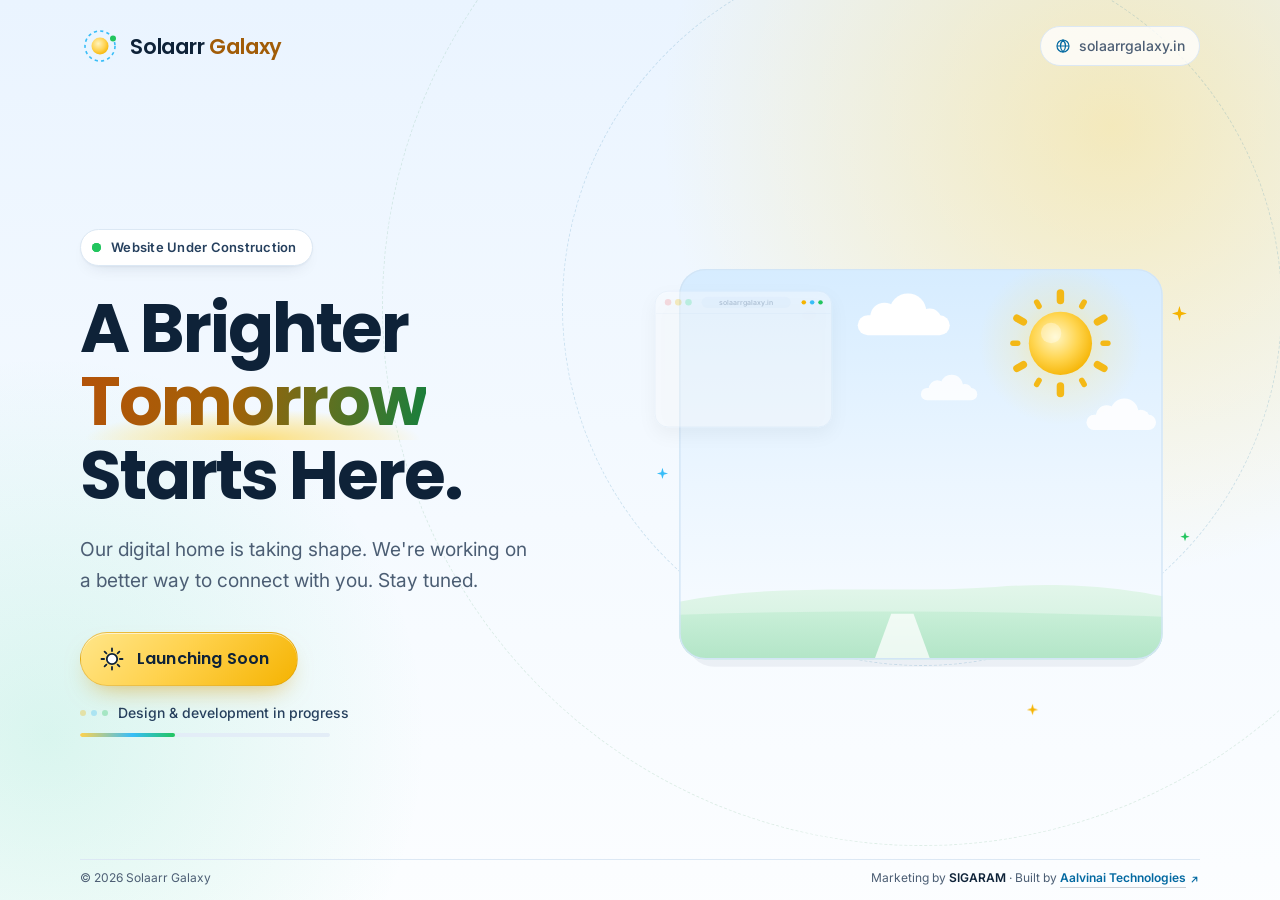
==== commit b9c8452c: "Tighten footer and reduce space above it Collapse the footer into a single compact line and cut the " ====
--- a/index.html
+++ b/index.html
@@ -195,7 +195,7 @@
     grid-template-columns: minmax(0, 1fr) minmax(0, 1.12fr);
     align-items: center;
     gap: clamp(28px, 5vw, 72px);
-    padding-block: clamp(12px, 3vw, 40px) clamp(36px, 5vw, 72px);
+    padding-block: clamp(12px, 3vw, 40px) clamp(12px, 2vw, 24px);
   }
   .hero-copy { min-width: 0; }
 
@@ -363,48 +363,33 @@
   .art { width: 100%; height: auto; overflow: visible; }
 
   /* ---------- Footer credit line ---------- */
-  .site-footer { padding-block: 0 18px; }
+  .site-footer { padding-block: 0 12px; }
   .footer-bar {
-    display: flex;
-    flex-wrap: wrap;
-    align-items: center;
-    justify-content: space-between;
-    gap: 12px 32px;
-    padding-top: 16px;
-    border-top: 1px solid var(--line);
-    font-size: .8125rem;
-    line-height: 1.5;
-    color: var(--muted);
-  }
-  .fcredit { display: flex; align-items: center; gap: 12px; min-width: 0; margin: 0; }
-  .fcredit p { margin: 0; }
-  .fcredit strong { font-weight: 600; color: var(--ink); }
-  .fcredit .sep { margin-inline: 6px; color: rgba(14, 34, 56, .3); }
-  .fcredit .role { font-weight: 500; color: var(--green-deep); }
-  .fcredit a {
-    display: inline-flex;
-    align-items: center;
-    gap: 3px;
-    margin: -10px 0 -10px 6px;
-    padding-block: 10px;
-    font-weight: 600;
-    color: var(--sky-deep);
-    text-decoration: none;
-  }
-  .fcredit a span:first-child { border-bottom: 1px solid currentColor; border-bottom-color: rgba(14, 34, 56, .2); transition: border-color .2s ease; }
-  .fcredit a:hover span:first-child { border-bottom-color: currentColor; }
-  .fcredit a svg { width: 13px; height: 13px; transition: transform .2s ease; }
-  .fcredit a:hover svg { transform: translate(2px, -2px); }
-  .copy {
     display: flex;
     flex-wrap: wrap;
     justify-content: space-between;
     gap: 4px 16px;
-    margin-top: 10px;
+    padding-top: 10px;
+    border-top: 1px solid var(--line);
     font-size: .75rem;
+    line-height: 1.4;
     color: var(--muted);
   }
-  .copy p { margin: 0; }
+  .footer-bar p { margin: 0; }
+  .footer-bar strong { font-weight: 600; color: var(--ink); }
+  .footer-bar a {
+    display: inline-flex;
+    align-items: center;
+    gap: 3px;
+    font-weight: 600;
+    color: var(--sky-deep);
+    text-decoration: none;
+    white-space: nowrap;
+  }
+  .footer-bar a span { border-bottom: 1px solid rgba(15, 27, 45, .2); transition: border-color .2s ease; }
+  .footer-bar a:hover span { border-bottom-color: currentColor; }
+  .footer-bar a svg { width: 11px; height: 11px; transition: transform .2s ease; }
+  .footer-bar a:hover svg { transform: translate(2px, -2px); }
 
   /* ---------- Illustration animation (11 s seamless loop) ---------- */
   .art { --cycle: 11s; --ease: cubic-bezier(.22, .61, .36, 1); }
@@ -482,22 +467,20 @@
   /* ---------- Responsive ---------- */
   @media (min-width: 768px) {
     .page { min-height: 100vh; min-height: 100svh; }
-    .hero { min-height: min(780px, calc(100svh - 96px)); }
+    .hero { min-height: min(720px, calc(100svh - 64px)); }
   }
   @media (max-width: 1023px) {
     .hero .wrap { grid-template-columns: minmax(0, .92fr) minmax(0, 1.08fr); gap: clamp(24px, 4vw, 40px); }
     h1 { font-size: clamp(2.2rem, .95rem + 3.6vw, 3.2rem); }
   }
   @media (max-width: 767px) {
-    .hero .wrap { grid-template-columns: minmax(0, 1fr); gap: 24px; padding-block: 8px 36px; }
+    .hero .wrap { grid-template-columns: minmax(0, 1fr); gap: 24px; padding-block: 8px 16px; }
     h1 { font-size: clamp(2.1rem, 1.15rem + 4.8vw, 3.1rem); }
     .lead { max-width: 46ch; }
     .hero-art { width: 100%; max-width: 580px; margin-inline: auto; }
     .orbit { display: none; }
   }
   @media (max-width: 599px) {
-    .footer-bar { gap: 14px; }
-    .fcredit { align-items: flex-start; }
     .art .m-hide { display: none; }
     .art .float { animation: none; }
     .domain { padding: 6px 11px; font-size: .8125rem; }
@@ -936,16 +919,8 @@
     <div class="wrap">
       <h2 class="sr-only">Partners &amp; Credits</h2>
       <div class="footer-bar">
-        <div class="fcredit">
-          <p><strong>SIGARAM</strong><span class="sep" aria-hidden="true">&middot;</span>Associated with Karur Smart City<span class="sep" aria-hidden="true">&middot;</span><span class="role">Digital Marketing &amp; Advertising Partner</span></p>
-        </div>
-        <p class="fcredit">
-          <span>Website Designed &amp; Developed by <strong>Aalvinai Technologies</strong><a href="https://aalvinai.in" target="_blank" rel="noopener noreferrer"><span>aalvinai.in</span><svg viewBox="0 0 24 24" fill="none" stroke="currentColor" stroke-width="2.4" stroke-linecap="round" stroke-linejoin="round" aria-hidden="true"><path d="M7 17L17 7M9 7h8v8"/></svg><span class="sr-only">(opens in a new tab)</span></a></span>
-        </p>
-      </div>
-      <div class="copy">
-        <p>&copy; <span id="year">2026</span> Solaarr Galaxy. All rights reserved.</p>
-        <p>solaarrgalaxy.in</p>
+        <p>&copy; <span id="year">2026</span> Solaarr Galaxy</p>
+        <p>Marketing by <strong>SIGARAM</strong> &middot; Built by <a href="https://aalvinai.in" target="_blank" rel="noopener noreferrer"><span>Aalvinai Technologies</span><svg viewBox="0 0 24 24" fill="none" stroke="currentColor" stroke-width="2.4" stroke-linecap="round" stroke-linejoin="round" aria-hidden="true"><path d="M7 17L17 7M9 7h8v8"/></svg><span class="sr-only">(opens in a new tab)</span></a></p>
       </div>
     </div>
   </footer>
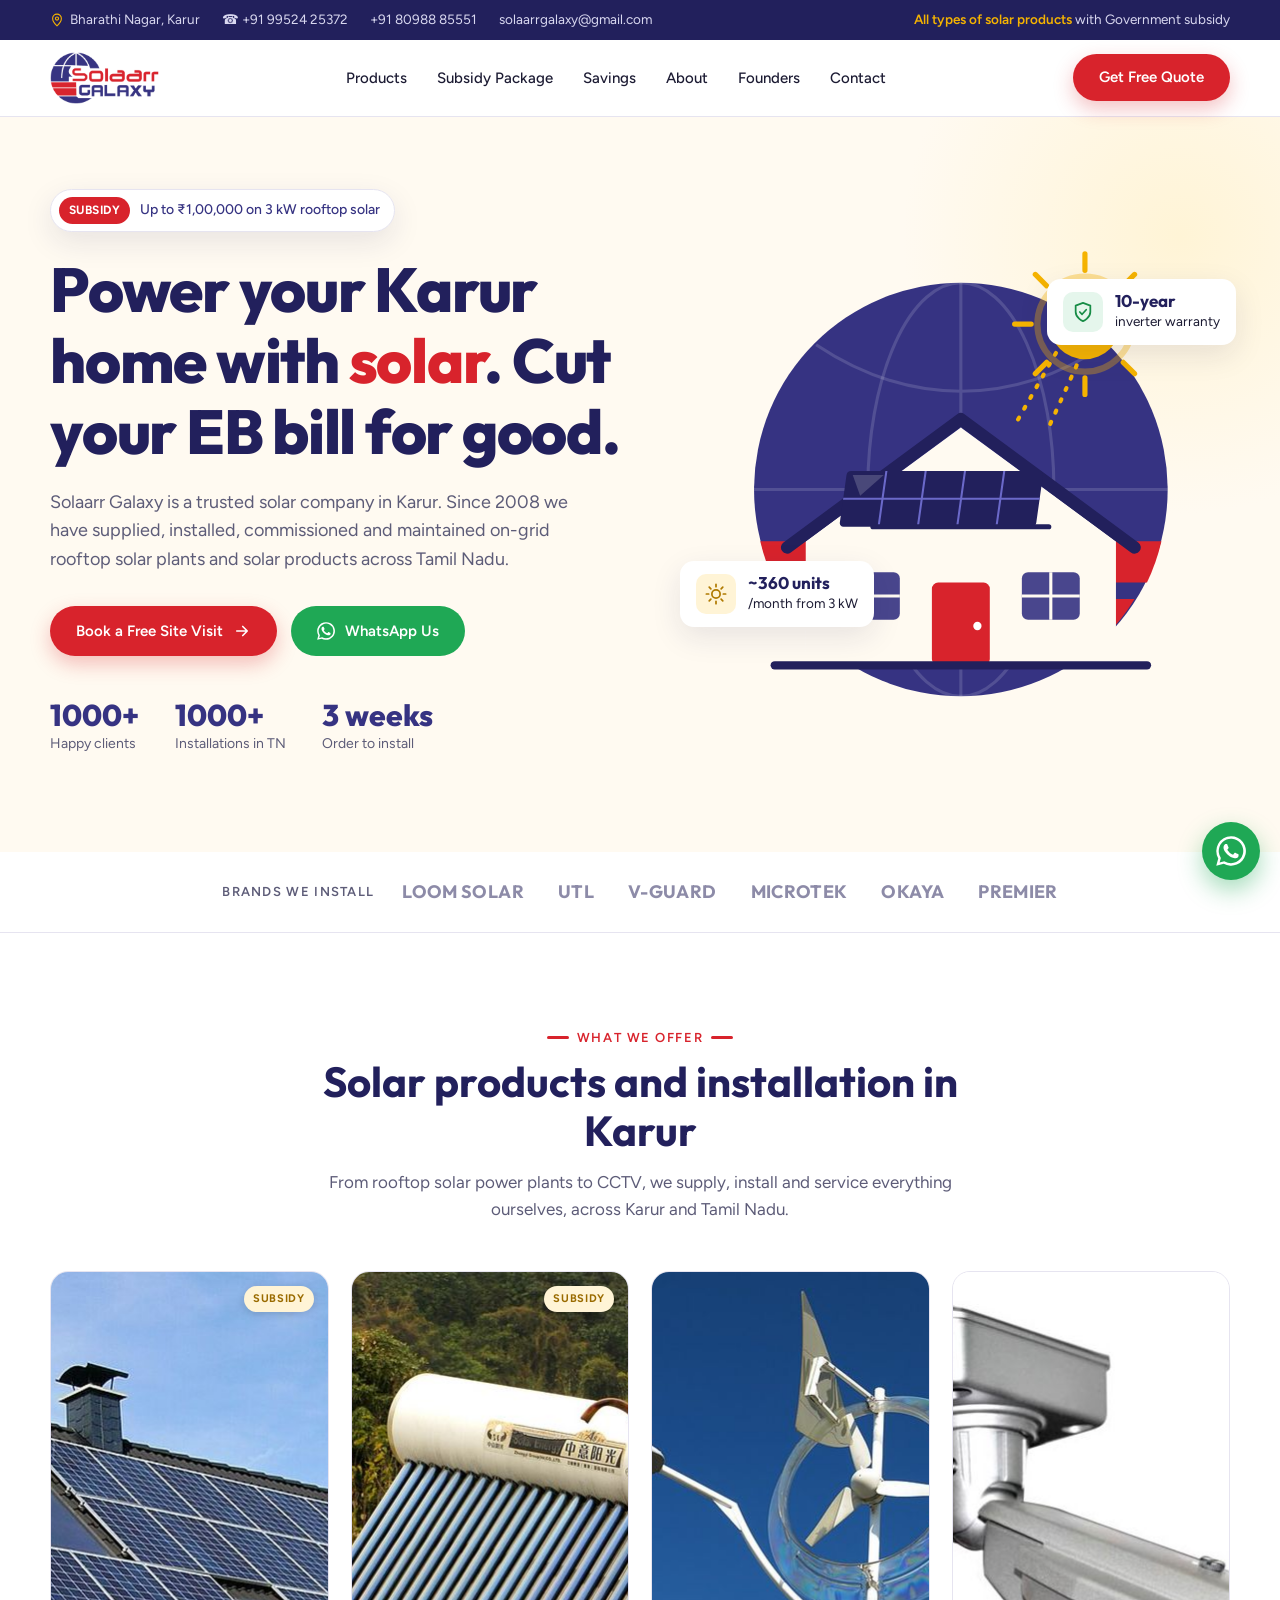
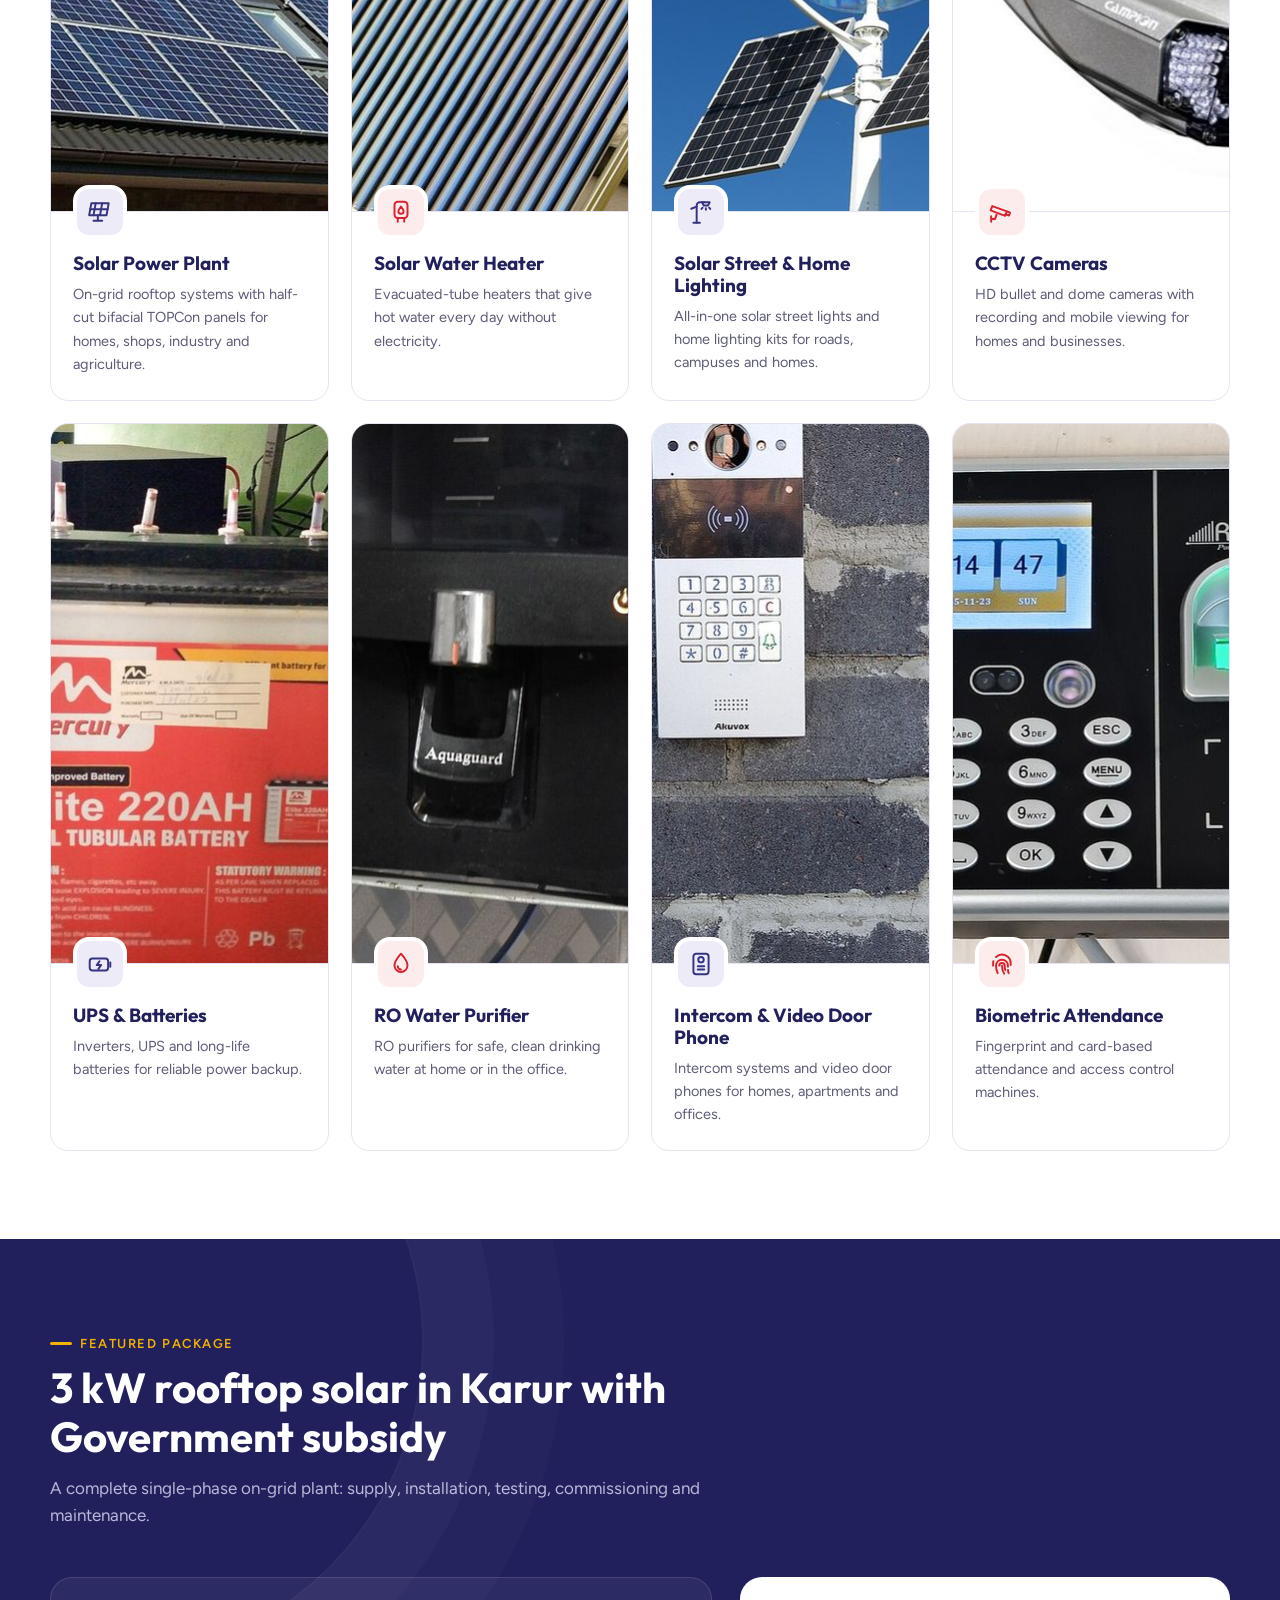
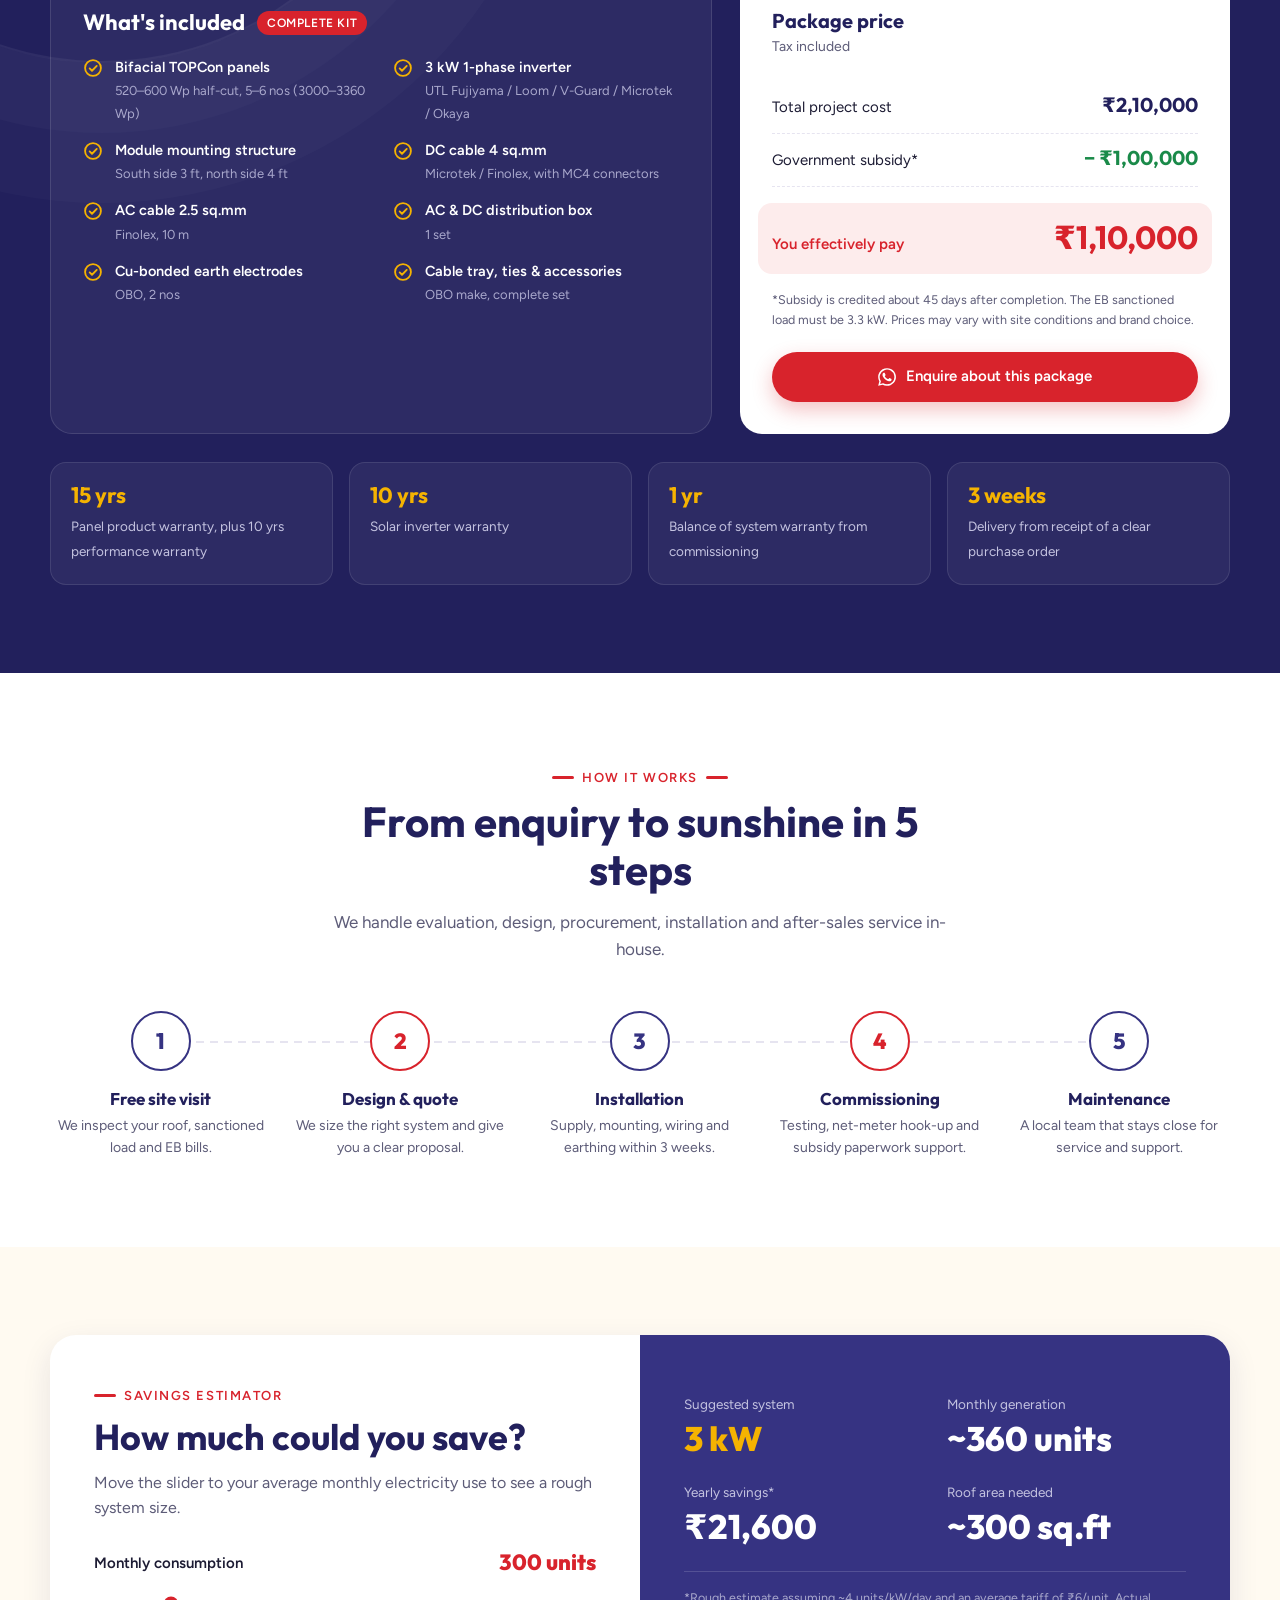
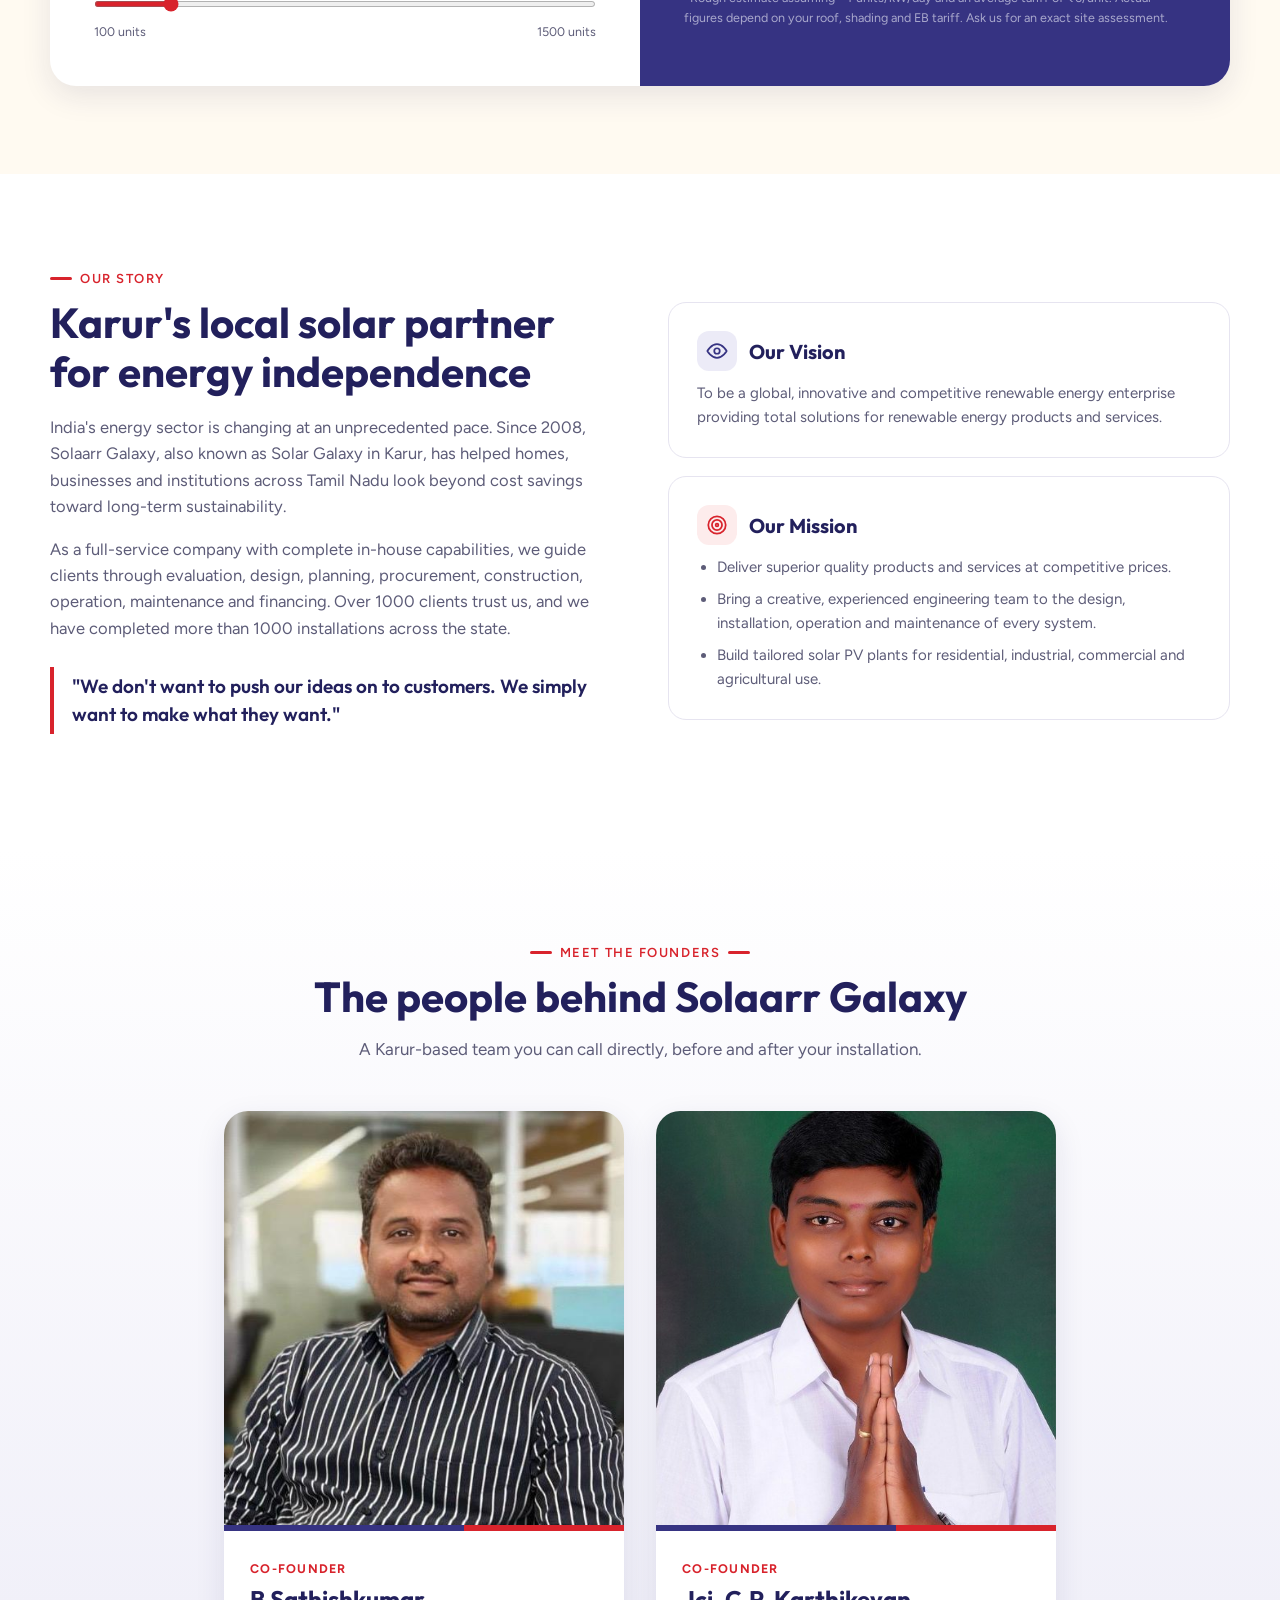
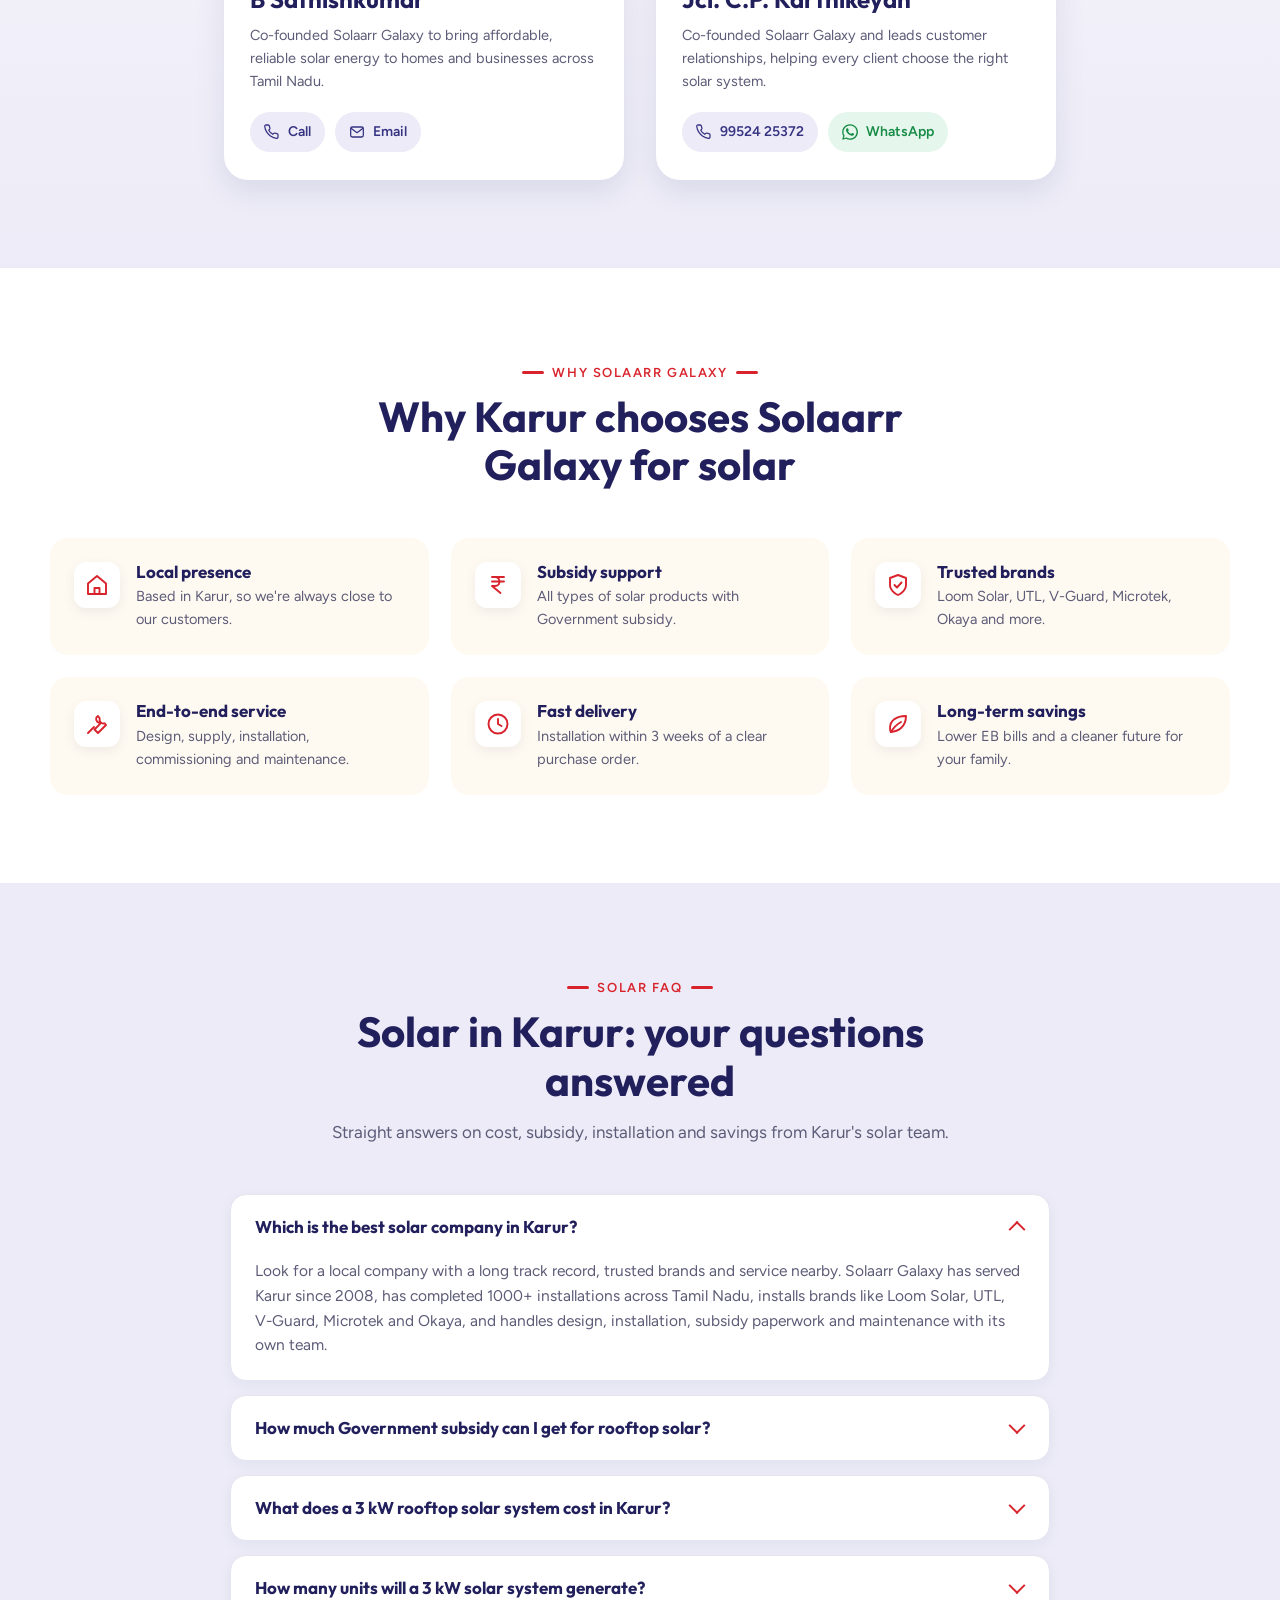
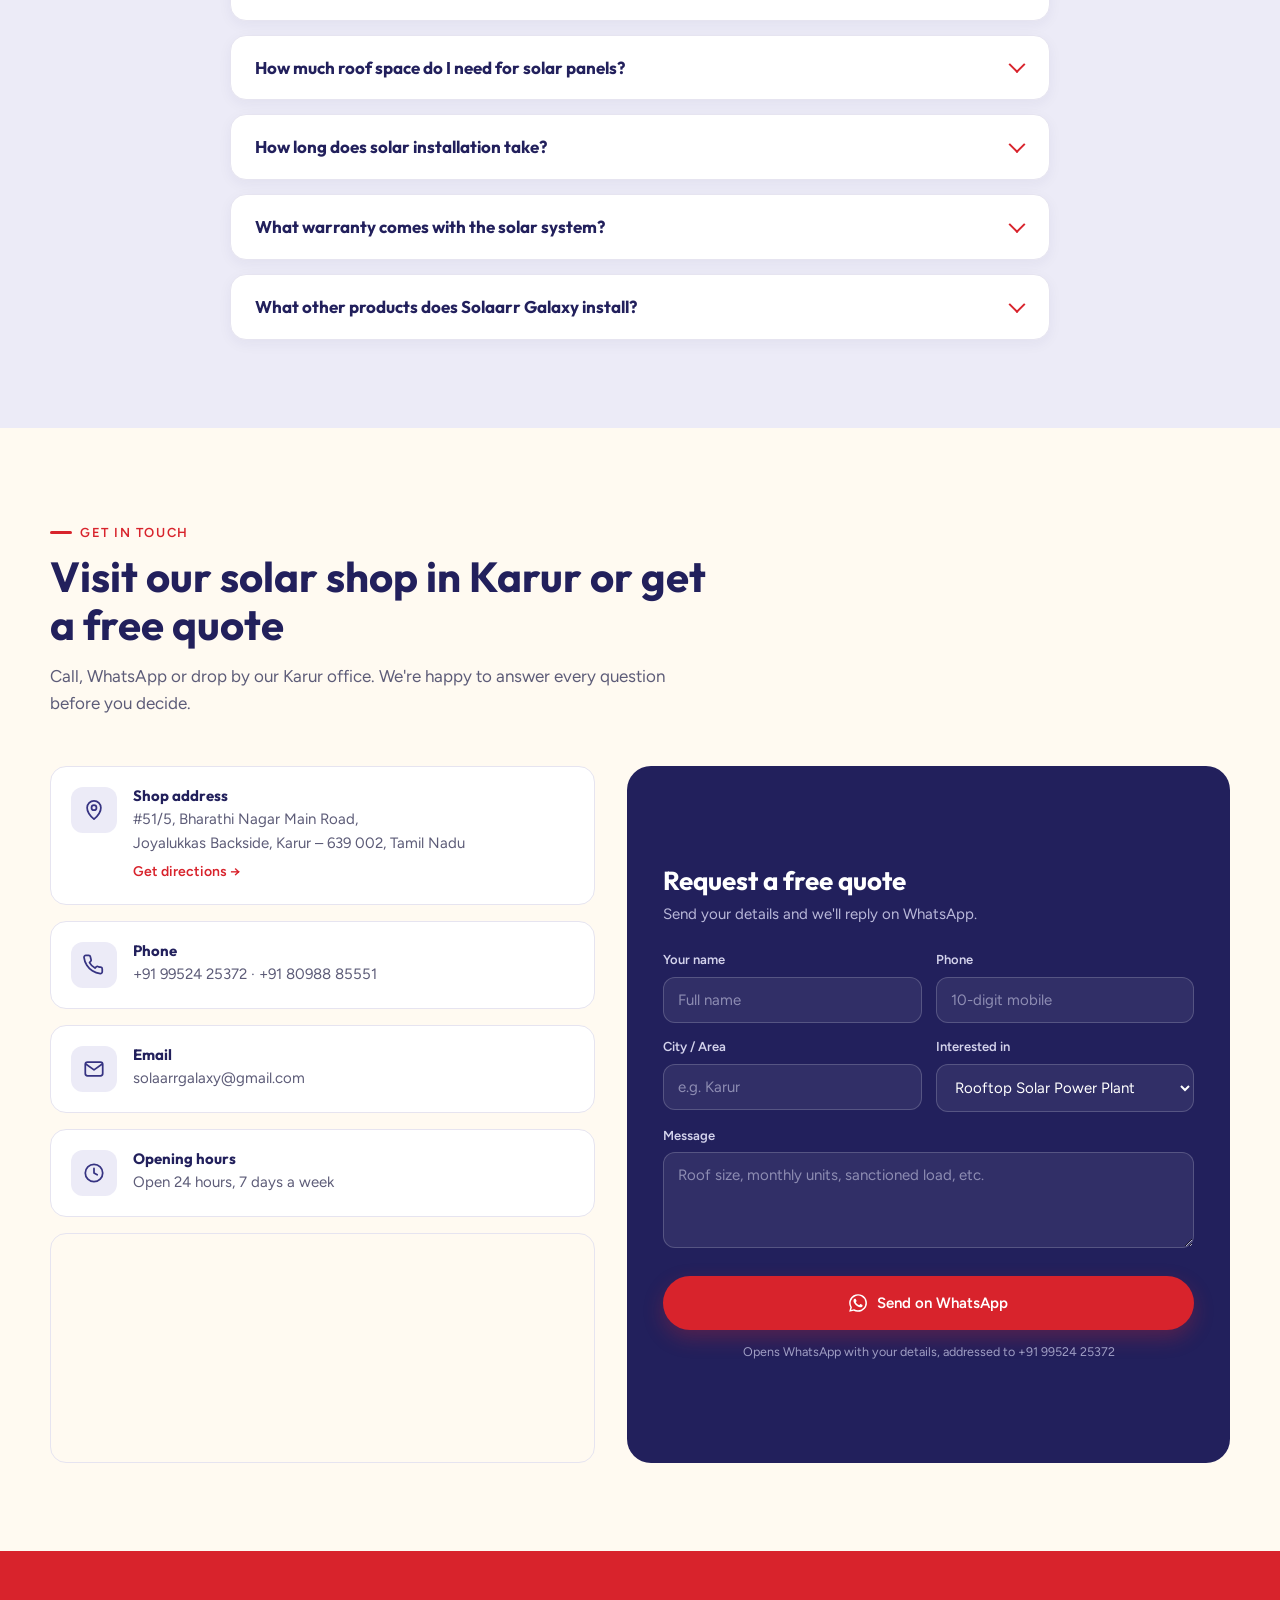
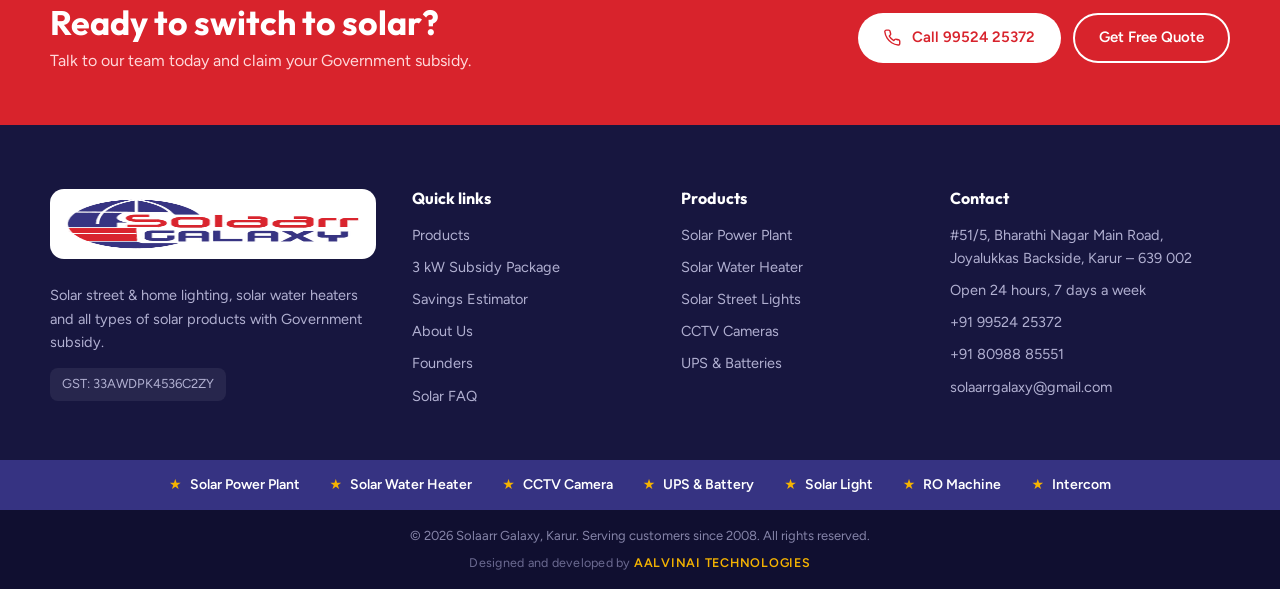
==== commit 54e69ab9: "Launch full Solaarr Galaxy website Replace the under-construction holding page with the full site: p" ====
--- a/index.html
+++ b/index.html
@@ -1,949 +1,755 @@
-<!DOCTYPE html>
-<html lang="en">
+<!doctype html>
+<html lang="en-IN">
 <head>
-<meta charset="UTF-8">
-<meta name="viewport" content="width=device-width, initial-scale=1, viewport-fit=cover">
-<title>Solaarr Galaxy — New Website Launching Soon</title>
-<meta name="description" content="Solaarr Galaxy's official website is under construction. Our digital home is taking shape — launching soon at solaarrgalaxy.in.">
+<meta charset="utf-8">
+<meta name="viewport" content="width=device-width, initial-scale=1">
+<title>Best Solar Company in Karur | Solaarr Galaxy (Solar Galaxy)</title>
+<meta name="description" content="Solaarr Galaxy (Solar Galaxy), Karur's trusted solar company since 2008. Rooftop solar with up to ₹1,00,000 subsidy, solar water heaters, street lights &amp; more.">
+<meta name="robots" content="index, follow, max-image-preview:large, max-snippet:-1">
 <link rel="canonical" href="https://solaarrgalaxy.in/">
-
-<!--
-  INDEXING POLICY — TEMPORARY HOLDING PAGE
-  While this under-construction page is live, search engines are asked not to index it
-  ("noindex") but may still follow its links ("follow").
-  >>> WHEN THE FULL WEBSITE LAUNCHES: delete the robots meta tag below
-      (or change its content to "index, follow"). Do not ship the real site with noindex.
--->
-<meta name="robots" content="noindex, follow">
-
-<meta name="theme-color" content="#F3F8FF">
-<meta name="color-scheme" content="light">
-<meta name="author" content="Aalvinai Technologies">
-
+<meta name="theme-color" content="#22205c">
+<meta name="geo.region" content="IN-TN">
+<meta name="geo.placename" content="Karur, Tamil Nadu">
+
+<!-- Social sharing (WhatsApp, Facebook, LinkedIn, X) -->
 <meta property="og:type" content="website">
 <meta property="og:site_name" content="Solaarr Galaxy">
-<meta property="og:title" content="Solaarr Galaxy — A Brighter Tomorrow Starts Here.">
-<meta property="og:description" content="Our digital home is taking shape. We're working on a better way to connect with you. Stay tuned.">
+<meta property="og:locale" content="en_IN">
 <meta property="og:url" content="https://solaarrgalaxy.in/">
-<meta property="og:locale" content="en_IN">
-<meta name="twitter:card" content="summary">
-<meta name="twitter:title" content="Solaarr Galaxy — A Brighter Tomorrow Starts Here.">
-<meta name="twitter:description" content="Our digital home is taking shape. We're working on a better way to connect with you. Stay tuned.">
-
-<link rel="icon" type="image/svg+xml" href="data:image/svg+xml,%3Csvg xmlns='http://www.w3.org/2000/svg' viewBox='0 0 64 64'%3E%3Crect width='64' height='64' rx='16' fill='%23F3F8FF'/%3E%3Ccircle cx='32' cy='32' r='22' fill='none' stroke='%2338BDF8' stroke-width='3' stroke-dasharray='5 5'/%3E%3Ccircle cx='32' cy='32' r='12' fill='%23F5B301'/%3E%3Ccircle cx='51' cy='21' r='5' fill='%2322C55E'/%3E%3C/svg%3E">
-
+<meta property="og:title" content="Best Solar Company in Karur | Solaarr Galaxy">
+<meta property="og:description" content="Rooftop solar in Karur with up to ₹1,00,000 Government subsidy. 1000+ installations across Tamil Nadu since 2008. Book a free site visit.">
+<meta property="og:image" content="https://solaarrgalaxy.in/assets/og-image.jpg">
+<meta property="og:image:width" content="1200">
+<meta property="og:image:height" content="630">
+<meta property="og:image:alt" content="Solaarr Galaxy: rooftop solar company in Karur">
+<meta name="twitter:card" content="summary_large_image">
+<meta name="twitter:title" content="Best Solar Company in Karur | Solaarr Galaxy">
+<meta name="twitter:description" content="Rooftop solar in Karur with up to ₹1,00,000 Government subsidy. 1000+ installations across Tamil Nadu since 2008.">
+<meta name="twitter:image" content="https://solaarrgalaxy.in/assets/og-image.jpg">
+
+<link rel="icon" type="image/png" sizes="48x48" href="assets/favicon-48.png">
+<link rel="apple-touch-icon" href="assets/apple-touch-icon.png">
 <link rel="preconnect" href="https://fonts.googleapis.com">
 <link rel="preconnect" href="https://fonts.gstatic.com" crossorigin>
-<link rel="stylesheet" href="https://fonts.googleapis.com/css2?family=Inter:wght@400;500;600&family=Poppins:wght@500;600;700&display=swap">
-
-<style>
-  :root {
-    --bg: #F7FBFF;
-    --surface: #FFFFFF;
-    --ink: #0E2238;
-    --ink-2: #26405E;
-    --muted: #4C5E74;
-    --line: #DCE8F4;
-    --sky: #38BDF8;
-    --sky-deep: #0369A1;
-    --sky-soft: #E6F4FF;
-    --gold: #F5B301;
-    --gold-soft: #FFE58A;
-    --gold-deep: #A15C07;
-    --green: #34D399;
-    --green-deep: #15803D;
-    --green-soft: #E3F8EE;
-    --shadow: 0 1px 2px rgba(14, 34, 56, .04), 0 14px 36px -16px rgba(14, 34, 56, .16);
-    --shadow-lg: 0 2px 4px rgba(14, 34, 56, .04), 0 24px 48px -20px rgba(14, 34, 56, .22);
-    --font-head: "Poppins", ui-sans-serif, system-ui, -apple-system, "Segoe UI", Roboto, "Helvetica Neue", Arial, sans-serif;
-    --font-body: "Inter", ui-sans-serif, system-ui, -apple-system, "Segoe UI", Roboto, "Helvetica Neue", Arial, sans-serif;
-  }
-
-  *, *::before, *::after { box-sizing: border-box; }
-  html {
-    -webkit-text-size-adjust: 100%;
-    text-size-adjust: 100%;
-    background: linear-gradient(180deg, #EAF4FF 0, #F5FAFF 520px, #FFFFFF 1100px) no-repeat, #FFFFFF;
-  }
-  body {
-    margin: 0;
-    font-family: var(--font-body);
-    font-size: 1rem;
-    line-height: 1.6;
-    color: var(--ink);
-    overflow-x: hidden;
-    -webkit-font-smoothing: antialiased;
-    text-rendering: optimizeLegibility;
-  }
-  @supports (overflow: clip) { body { overflow-x: clip; } }
-  img, svg { display: block; max-width: 100%; }
-  a { color: inherit; }
-  :focus-visible { outline: 3px solid var(--sky-deep); outline-offset: 3px; border-radius: 6px; }
-
-  .sr-only {
-    position: absolute; width: 1px; height: 1px; padding: 0; margin: -1px;
-    overflow: hidden; clip: rect(0 0 0 0); white-space: nowrap; border: 0;
-  }
-
-  .wrap {
-    width: 100%;
-    max-width: 1200px;
-    margin-inline: auto;
-    padding-inline: clamp(16px, 4vw, 40px);
-  }
-
-  /* ---------- Page shell & ambient "galaxy" background ---------- */
-  .page {
-    position: relative;
-    isolation: isolate;
-    display: flex;
-    flex-direction: column;
-  }
-  .ambient {
-    position: absolute;
-    inset: 0;
-    z-index: -1;
-    overflow: hidden;
-    pointer-events: none;
-  }
-  .ambient::before,
-  .ambient::after {
-    content: "";
-    position: absolute;
-    aspect-ratio: 1;
-    border-radius: 50%;
-  }
-  .ambient::before {
-    width: min(900px, 130vw);
-    right: -22%;
-    top: -36%;
-    background: radial-gradient(closest-side, rgba(255, 213, 79, .38), rgba(255, 213, 79, 0));
-  }
-  .ambient::after {
-    width: min(760px, 120vw);
-    left: -26%;
-    bottom: -24%;
-    background: radial-gradient(closest-side, rgba(52, 211, 153, .16), rgba(52, 211, 153, 0));
-  }
-  .orbit {
-    position: absolute;
-    top: 34%;
-    left: 72%;
-    aspect-ratio: 1;
-    border: 1px dashed rgba(3, 105, 161, .16);
-    border-radius: 50%;
-    transform: translate(-50%, -50%);
-    animation: orbit 90s linear infinite;
-  }
-  .orbit::after {
-    content: "";
-    position: absolute;
-    top: -5px;
-    left: 50%;
-    width: 10px;
-    height: 10px;
-    margin-left: -5px;
-    border-radius: 50%;
-    background: var(--gold);
-    box-shadow: 0 0 0 5px rgba(245, 179, 1, .15);
-  }
-  .orbit--1 { width: min(720px, 150vw); }
-  .orbit--2 { width: min(1080px, 220vw); animation-duration: 140s; animation-direction: reverse; border-color: rgba(21, 128, 61, .12); }
-  .orbit--2::after { width: 8px; height: 8px; margin-left: -4px; top: -4px; background: var(--green); box-shadow: 0 0 0 5px rgba(52, 211, 153, .15); }
-
-  /* ---------- Header ---------- */
-  .site-header .wrap {
-    display: flex;
-    align-items: center;
-    justify-content: space-between;
-    gap: 16px;
-    padding-block: clamp(14px, 2.4vw, 26px);
-  }
-  .brand {
-    display: inline-flex;
-    align-items: center;
-    gap: 10px;
-    font-family: var(--font-head);
-    font-weight: 600;
-    font-size: clamp(1.08rem, .98rem + .5vw, 1.3rem);
-    letter-spacing: -.01em;
-    color: var(--ink);
-    white-space: nowrap;
-  }
-  .brand .galaxy { color: var(--gold-deep); }
-  .brand-mark { width: 40px; height: 40px; flex: none; }
-  .brand-mark .ring { transform-origin: 20px 20px; animation: spin 14s linear infinite; }
-  .domain {
-    display: inline-flex;
-    align-items: center;
-    gap: 8px;
-    margin: 0;
-    padding: 8px 14px;
-    font-size: .875rem;
-    font-weight: 500;
-    color: var(--muted);
-    background: rgba(255, 255, 255, .78);
-    border: 1px solid var(--line);
-    border-radius: 999px;
-  }
-  .domain svg { width: 16px; height: 16px; color: var(--sky-deep); }
-
-  /* ---------- Hero ---------- */
-  .hero { flex: 1; display: flex; align-items: center; }
-  .hero .wrap {
-    display: grid;
-    grid-template-columns: minmax(0, 1fr) minmax(0, 1.12fr);
-    align-items: center;
-    gap: clamp(28px, 5vw, 72px);
-    padding-block: clamp(12px, 3vw, 40px) clamp(12px, 2vw, 24px);
-  }
-  .hero-copy { min-width: 0; }
-
-  .status {
-    display: inline-flex;
-    align-items: center;
-    gap: 10px;
-    margin: 0 0 clamp(18px, 2.4vw, 26px);
-    padding: 7px 15px 7px 11px;
-    font-size: .8125rem;
-    font-weight: 600;
-    letter-spacing: .02em;
-    color: var(--ink-2);
-    background: var(--surface);
-    border: 1px solid var(--line);
-    border-radius: 999px;
-    box-shadow: 0 1px 2px rgba(14, 34, 56, .04), 0 8px 18px -10px rgba(14, 34, 56, .16);
-  }
-  .pulse {
-    position: relative;
-    width: 9px;
-    height: 9px;
-    flex: none;
-    border-radius: 50%;
-    background: #22C55E;
-  }
-  .pulse::after {
-    content: "";
-    position: absolute;
-    inset: 0;
-    border-radius: 50%;
-    background: #22C55E;
-    animation: ping 2s cubic-bezier(0, 0, .2, 1) infinite;
-  }
-
-  h1 {
-    margin: 0 0 clamp(14px, 2vw, 22px);
-    font-family: var(--font-head);
-    font-weight: 700;
-    font-size: clamp(2.2rem, 1.05rem + 4.3vw, 4.25rem);
-    line-height: 1.08;
-    letter-spacing: -.03em;
-    color: var(--ink);
-  }
-  .sunrise { position: relative; display: inline-block; isolation: isolate; }
-  .sunrise::after {
-    content: "";
-    position: absolute;
-    left: -4%;
-    right: -4%;
-    bottom: -.02em;
-    height: .5em;
-    z-index: -1;
-    border-radius: 50% 50% 0 0 / 100% 100% 0 0;
-    background: radial-gradient(60% 120% at 50% 100%, rgba(255, 213, 79, .75), rgba(255, 229, 138, .35) 55%, rgba(255, 229, 138, 0) 75%);
-  }
-  .sunrise-text {
-    color: var(--gold-deep);
-    background: linear-gradient(100deg, #B45309 0%, #A16207 45%, #15803D 100%);
-    -webkit-background-clip: text;
-            background-clip: text;
-    -webkit-text-fill-color: transparent;
-  }
-
-  .lead {
-    max-width: 38ch;
-    margin: 0 0 clamp(24px, 3vw, 36px);
-    font-size: clamp(1.03rem, .95rem + .35vw, 1.2rem);
-    color: var(--muted);
-  }
-
-  .cta-row {
-    display: flex;
-    flex-wrap: wrap;
-    align-items: center;
-    gap: 16px 24px;
-  }
-  .cta {
-    position: relative;
-    overflow: hidden;
-    display: inline-flex;
-    align-items: center;
-    justify-content: center;
-    gap: 12px;
-    min-height: 54px;
-    margin: 0;
-    padding: 0 28px 0 18px;
-    font-family: var(--font-head);
-    font-weight: 600;
-    font-size: 1rem;
-    letter-spacing: .01em;
-    color: var(--ink);
-    background: linear-gradient(135deg, #FFE68A 0%, #FFD24D 45%, #F5B301 100%);
-    border: 1px solid rgba(197, 136, 0, .35);
-    border-radius: 999px;
-    box-shadow: 0 12px 26px -12px rgba(214, 150, 0, .65), inset 0 1px 0 rgba(255, 255, 255, .6);
-    cursor: default;
-    -webkit-user-select: none;
-            user-select: none;
-  }
-  .cta::after {
-    content: "";
-    position: absolute;
-    inset: 0;
-    background: linear-gradient(110deg, transparent 30%, rgba(255, 255, 255, .55) 50%, transparent 70%);
-    transform: translateX(-120%);
-    animation: sheen 6s ease-in-out 1.2s infinite;
-  }
-  .cta-icon { width: 26px; height: 26px; flex: none; }
-  .cta-icon .cta-rays { transform-origin: 13px 13px; animation: spin 12s linear infinite; }
-
-  .build { display: grid; gap: 9px; min-width: 0; }
-  .build-label {
-    display: flex;
-    align-items: center;
-    gap: 10px;
-    margin: 0;
-    font-size: .875rem;
-    font-weight: 500;
-    color: var(--ink-2);
-  }
-  .dots { display: inline-flex; gap: 5px; }
-  .dots i {
-    width: 6px;
-    height: 6px;
-    border-radius: 50%;
-    background: var(--gold);
-    opacity: .3;
-    animation: blink 1.4s ease-in-out infinite;
-  }
-  .dots i:nth-child(2) { background: var(--sky); animation-delay: .2s; }
-  .dots i:nth-child(3) { background: #22C55E; animation-delay: .4s; }
-  .track {
-    position: relative;
-    width: min(250px, 100%);
-    height: 4px;
-    overflow: hidden;
-    border-radius: 99px;
-    background: #E3EDF7;
-  }
-  .track::before {
-    content: "";
-    position: absolute;
-    top: 0;
-    bottom: 0;
-    left: 0;
-    width: 38%;
-    border-radius: inherit;
-    background: linear-gradient(90deg, #FFD24D, #38BDF8 55%, #22C55E);
-    animation: indeterminate 2.6s cubic-bezier(.65, 0, .35, 1) infinite;
-  }
-
-  /* ---------- Hero illustration ---------- */
-  .hero-art { position: relative; margin: 0; min-width: 0; }
-  .hero-art::before {
-    content: "";
-    position: absolute;
-    inset: 2% 0 4%;
-    z-index: -1;
-    border-radius: 50%;
-    background:
-      radial-gradient(closest-side at 72% 28%, rgba(255, 213, 79, .32), rgba(255, 213, 79, 0) 70%),
-      radial-gradient(closest-side, rgba(56, 189, 248, .14), rgba(56, 189, 248, 0) 75%);
-  }
-  .art { width: 100%; height: auto; overflow: visible; }
-
-  /* ---------- Footer credit line ---------- */
-  .site-footer { padding-block: 0 12px; }
-  .footer-bar {
-    display: flex;
-    flex-wrap: wrap;
-    justify-content: space-between;
-    gap: 4px 16px;
-    padding-top: 10px;
-    border-top: 1px solid var(--line);
-    font-size: .75rem;
-    line-height: 1.4;
-    color: var(--muted);
-  }
-  .footer-bar p { margin: 0; }
-  .footer-bar strong { font-weight: 600; color: var(--ink); }
-  .footer-bar a {
-    display: inline-flex;
-    align-items: center;
-    gap: 3px;
-    font-weight: 600;
-    color: var(--sky-deep);
-    text-decoration: none;
-    white-space: nowrap;
-  }
-  .footer-bar a span { border-bottom: 1px solid rgba(15, 27, 45, .2); transition: border-color .2s ease; }
-  .footer-bar a:hover span { border-bottom-color: currentColor; }
-  .footer-bar a svg { width: 11px; height: 11px; transition: transform .2s ease; }
-  .footer-bar a:hover svg { transform: translate(2px, -2px); }
-
-  /* ---------- Illustration animation (11 s seamless loop) ---------- */
-  .art { --cycle: 11s; --ease: cubic-bezier(.22, .61, .36, 1); }
-  .art .mframe    { animation: sg-frame var(--cycle) ease-in-out infinite both; }
-  .art .skel      { opacity: 0; animation: sg-skel var(--cycle) ease-in-out infinite both; }
-  .art .nav-item  { animation: sg-nav var(--cycle) var(--ease) infinite both; animation-delay: var(--d, 0s); }
-  .art .sec-in    { animation: sg-sec var(--cycle) var(--ease) infinite both; animation-delay: var(--d, 0s); }
-  .art .card-in   { animation: sg-card var(--cycle) var(--ease) infinite both; animation-delay: var(--d, 0s); }
-  .art .blueprint { opacity: 0; animation: sg-blue var(--cycle) ease-in-out infinite both, dash-run 3s linear infinite; }
-  .art .bld       { animation: sg-bld var(--cycle) var(--ease) infinite both; }
-  .art .lit       { animation: sg-lit var(--cycle) linear infinite both; animation-delay: var(--d, 0s); }
-  .art .flow      { animation: dash-run 1.3s linear infinite; }
-  .art .sweep     { opacity: 0; animation: sg-sweep var(--cycle) cubic-bezier(.45, 0, .25, 1) infinite both; }
-  .art .rays      { transform-origin: 450px 110px; animation: spin 50s linear infinite; }
-  .art .halo      { transform-box: fill-box; transform-origin: center; animation: breathe 5s ease-in-out infinite; }
-  .art .cloud     { animation: drift 16s ease-in-out infinite alternate; }
-  .art .c2        { animation-duration: 21s; animation-direction: alternate-reverse; }
-  .art .c3        { animation-duration: 13s; }
-  .art .float     { animation: float var(--f, 6s) ease-in-out infinite; animation-delay: var(--fd, 0s); }
-  .art .sd        { animation: blink 1.4s ease-in-out infinite; animation-delay: var(--d, 0s); }
-  .art .spark     { transform-box: fill-box; transform-origin: center; animation: twinkle 3.6s ease-in-out infinite; animation-delay: var(--d, 0s); }
-  .art.is-paused *,
-  .page.is-hidden * { animation-play-state: paused !important; }
-
-  @keyframes sg-frame { 0%, 100% { opacity: .35; } 5%, 93% { opacity: 1; } }
-  @keyframes sg-skel  { 0%, 2% { opacity: 0; } 9%, 24% { opacity: 1; } 31%, 100% { opacity: 0; } }
-  @keyframes sg-nav {
-    0%, 5%    { opacity: 0; transform: translateY(-6px); }
-    13%, 91%  { opacity: 1; transform: none; }
-    96%, 100% { opacity: 0; transform: translateY(-3px); }
-  }
-  @keyframes sg-sec {
-    0%, 12%   { opacity: 0; transform: translateX(-10px); }
-    21%, 91%  { opacity: 1; transform: none; }
-    96%, 100% { opacity: 0; transform: none; }
-  }
-  @keyframes sg-card {
-    0%, 16%   { opacity: 0; transform: translateY(12px); }
-    25%, 89%  { opacity: 1; transform: none; }
-    95%, 100% { opacity: 0; transform: translateY(-6px); }
-  }
-  @keyframes sg-blue { 0%, 6% { opacity: 0; } 14%, 28% { opacity: 1; } 36%, 100% { opacity: 0; } }
-  @keyframes sg-bld {
-    0%, 24%   { opacity: 0; transform: translateY(14px); }
-    35%, 91%  { opacity: 1; transform: none; }
-    97%, 100% { opacity: 0; transform: none; }
-  }
-  @keyframes sg-lit {
-    0%, 38%    { opacity: 0; }
-    41%        { opacity: 1; }
-    43%        { opacity: .55; }
-    46%, 78%   { opacity: 1; }
-    84%, 100%  { opacity: 0; }
-  }
-  @keyframes sg-sweep {
-    0%, 57%   { opacity: 0; transform: translateX(0) skewX(-18deg); }
-    59%       { opacity: 1; }
-    71%       { opacity: 1; transform: translateX(900px) skewX(-18deg); }
-    72%, 100% { opacity: 0; transform: translateX(900px) skewX(-18deg); }
-  }
-  @keyframes dash-run { to { stroke-dashoffset: -24; } }
-  @keyframes drift    { from { transform: translateX(-18px); } to { transform: translateX(22px); } }
-
-  /* ---------- Shared micro-animations ---------- */
-  @keyframes orbit   { from { transform: translate(-50%, -50%) rotate(0deg); } to { transform: translate(-50%, -50%) rotate(360deg); } }
-  @keyframes spin    { to { transform: rotate(360deg); } }
-  @keyframes float   { 0%, 100% { transform: translateY(0); } 50% { transform: translateY(-7px); } }
-  @keyframes twinkle { 0%, 100% { opacity: .2; transform: scale(.6); } 50% { opacity: 1; transform: scale(1); } }
-  @keyframes blink   { 0%, 100% { opacity: .3; } 45% { opacity: 1; } }
-  @keyframes ping    { 0% { transform: scale(1); opacity: .55; } 80%, 100% { transform: scale(2.8); opacity: 0; } }
-  @keyframes breathe { 0%, 100% { transform: scale(.94); opacity: .8; } 50% { transform: scale(1.06); opacity: 1; } }
-  @keyframes sheen   { 0%, 55% { transform: translateX(-120%); } 80%, 100% { transform: translateX(120%); } }
-  @keyframes indeterminate { 0% { transform: translateX(-100%); } 100% { transform: translateX(265%); } }
-
-  /* ---------- Responsive ---------- */
-  @media (min-width: 768px) {
-    .page { min-height: 100vh; min-height: 100svh; }
-    .hero { min-height: min(720px, calc(100svh - 64px)); }
-  }
-  @media (max-width: 1023px) {
-    .hero .wrap { grid-template-columns: minmax(0, .92fr) minmax(0, 1.08fr); gap: clamp(24px, 4vw, 40px); }
-    h1 { font-size: clamp(2.2rem, .95rem + 3.6vw, 3.2rem); }
-  }
-  @media (max-width: 767px) {
-    .hero .wrap { grid-template-columns: minmax(0, 1fr); gap: 24px; padding-block: 8px 16px; }
-    h1 { font-size: clamp(2.1rem, 1.15rem + 4.8vw, 3.1rem); }
-    .lead { max-width: 46ch; }
-    .hero-art { width: 100%; max-width: 580px; margin-inline: auto; }
-    .orbit { display: none; }
-  }
-  @media (max-width: 599px) {
-    .art .m-hide { display: none; }
-    .art .float { animation: none; }
-    .domain { padding: 6px 11px; font-size: .8125rem; }
-  }
-  @media (max-width: 440px) {
-    .cta-row { gap: 18px; }
-    .cta { width: 100%; }
-  }
-  @media (max-width: 359px) {
-    .domain span { display: none; }
-  }
-
-  /* Respect users who prefer less motion: show the finished, solar-powered scene statically */
-  @media (prefers-reduced-motion: reduce) {
-    *, *::before, *::after {
-      animation: none !important;
-      transition: none !important;
-      scroll-behavior: auto !important;
+<link href="https://fonts.googleapis.com/css2?family=Outfit:wght@500;600;700;800&family=Figtree:wght@400;500;600;700&display=swap" rel="stylesheet">
+<link rel="stylesheet" href="css/style.css">
+<script>
+  // Show the page loader until js/script.js hides it; hide it anyway after 8s as a fallback
+  document.documentElement.classList.add('is-loading');
+  setTimeout(function () { document.documentElement.classList.add('loaded'); }, 8000);
+</script>
+
+<!-- Structured data: business details, products and FAQ for Google rich results and AI search -->
+<script type="application/ld+json">
+{
+  "@context": "https://schema.org",
+  "@graph": [
+    {
+      "@type": "WebSite",
+      "@id": "https://solaarrgalaxy.in/#website",
+      "url": "https://solaarrgalaxy.in/",
+      "name": "Solaarr Galaxy",
+      "alternateName": ["Solar Galaxy", "Solar Galaxy Karur"],
+      "inLanguage": "en-IN",
+      "publisher": { "@id": "https://solaarrgalaxy.in/#business" }
+    },
+    {
+      "@type": ["HomeAndConstructionBusiness", "Store"],
+      "@id": "https://solaarrgalaxy.in/#business",
+      "name": "Solaarr Galaxy",
+      "alternateName": ["Solar Galaxy", "Solaarr Galaxy Karur", "Solar Galaxy Karur"],
+      "description": "Solar company in Karur, Tamil Nadu, since 2008. Supplies, installs and maintains on-grid rooftop solar power plants with Government subsidy, solar water heaters, solar street and home lighting, CCTV cameras, UPS and batteries, RO water purifiers, intercoms and biometric attendance machines.",
+      "url": "https://solaarrgalaxy.in/",
+      "logo": "https://solaarrgalaxy.in/assets/logo.png",
+      "image": [
+        "https://solaarrgalaxy.in/assets/og-image.jpg",
+        "https://solaarrgalaxy.in/assets/logo.png"
+      ],
+      "telephone": "+91-99524-25372",
+      "email": "solaarrgalaxy@gmail.com",
+      "foundingDate": "2008",
+      "taxID": "33AWDPK4536C2ZY",
+      "priceRange": "₹₹",
+      "openingHoursSpecification": {
+        "@type": "OpeningHoursSpecification",
+        "dayOfWeek": ["Monday", "Tuesday", "Wednesday", "Thursday", "Friday", "Saturday", "Sunday"],
+        "opens": "00:00",
+        "closes": "23:59"
+      },
+      "address": {
+        "@type": "PostalAddress",
+        "streetAddress": "#51/5, Bharathi Nagar Main Road, Joyalukkas Backside",
+        "addressLocality": "Karur",
+        "addressRegion": "Tamil Nadu",
+        "postalCode": "639002",
+        "addressCountry": "IN"
+      },
+      "hasMap": "https://www.google.com/maps/search/?api=1&query=Bharathi%20Nagar%20Main%20Road%2C%20Karur%20639002",
+      "areaServed": [
+        { "@type": "City", "name": "Karur" },
+        { "@type": "State", "name": "Tamil Nadu" }
+      ],
+      "contactPoint": [
+        { "@type": "ContactPoint", "telephone": "+91-99524-25372", "url": "https://wa.me/919952425372", "contactType": "sales", "areaServed": "IN", "hoursAvailable": { "@type": "OpeningHoursSpecification", "dayOfWeek": ["Monday", "Tuesday", "Wednesday", "Thursday", "Friday", "Saturday", "Sunday"], "opens": "00:00", "closes": "23:59" } },
+        { "@type": "ContactPoint", "telephone": "+91-80988-85551", "contactType": "customer service", "areaServed": "IN" }
+      ],
+      "founder": [
+        { "@type": "Person", "name": "B Sathishkumar", "jobTitle": "Co-Founder", "image": "https://solaarrgalaxy.in/assets/sathishkumar.jpg" },
+        { "@type": "Person", "name": "C.P. Karthikeyan", "honorificPrefix": "Jci.", "jobTitle": "Co-Founder", "image": "https://solaarrgalaxy.in/assets/karthikeyan.jpg" }
+      ],
+      "knowsAbout": ["Rooftop solar power plants", "On-grid solar systems", "Solar subsidy", "Solar water heaters", "Solar street lights", "CCTV cameras", "UPS and inverter batteries", "RO water purifiers", "Video door phones", "Biometric attendance systems"],
+      "hasOfferCatalog": {
+        "@type": "OfferCatalog",
+        "name": "Solar and security products in Karur",
+        "itemListElement": [
+          {
+            "@type": "Offer",
+            "name": "3 kW On-Grid Rooftop Solar Package",
+            "description": "Complete single-phase 3 kW on-grid rooftop solar plant with bifacial TOPCon panels, inverter, mounting, cabling and earthing. Up to ₹1,00,000 Government subsidy; effective cost about ₹1,10,000.",
+            "price": "210000",
+            "priceCurrency": "INR",
+            "itemOffered": { "@type": "Service", "name": "3 kW rooftop solar installation", "serviceType": "Rooftop solar installation", "areaServed": "Karur, Tamil Nadu" }
+          },
+          { "@type": "Offer", "itemOffered": { "@type": "Service", "name": "Rooftop solar power plant installation", "description": "On-grid rooftop solar systems for homes, shops, industry and agriculture." } },
+          { "@type": "Offer", "itemOffered": { "@type": "Product", "name": "Solar water heater", "description": "Evacuated-tube solar water heaters." } },
+          { "@type": "Offer", "itemOffered": { "@type": "Product", "name": "Solar street and home lighting", "description": "All-in-one solar street lights and home lighting kits." } },
+          { "@type": "Offer", "itemOffered": { "@type": "Product", "name": "CCTV cameras", "description": "HD bullet and dome cameras with recording and mobile viewing." } },
+          { "@type": "Offer", "itemOffered": { "@type": "Product", "name": "UPS and batteries", "description": "Inverters, UPS and long-life batteries for power backup." } },
+          { "@type": "Offer", "itemOffered": { "@type": "Product", "name": "RO water purifier", "description": "RO purifiers for home and office." } },
+          { "@type": "Offer", "itemOffered": { "@type": "Product", "name": "Intercom and video door phone", "description": "Intercom systems and video door phones for homes, apartments and offices." } },
+          { "@type": "Offer", "itemOffered": { "@type": "Product", "name": "Biometric attendance machine", "description": "Fingerprint and card-based attendance and access control machines." } }
+        ]
+      }
+    },
+    {
+      "@type": "FAQPage",
+      "@id": "https://solaarrgalaxy.in/#faq",
+      "mainEntity": [
+        {
+          "@type": "Question",
+          "name": "Which is the best solar company in Karur?",
+          "acceptedAnswer": { "@type": "Answer", "text": "Look for a local company with a long track record, trusted brands and service nearby. Solaarr Galaxy has served Karur since 2008, has completed 1000+ installations across Tamil Nadu, installs brands like Loom Solar, UTL, V-Guard, Microtek and Okaya, and handles design, installation, subsidy paperwork and maintenance with its own team." }
+        },
+        {
+          "@type": "Question",
+          "name": "How much Government subsidy can I get for rooftop solar?",
+          "acceptedAnswer": { "@type": "Answer", "text": "For a 3 kW on-grid rooftop solar system, the Government subsidy is up to ₹1,00,000. It is credited about 45 days after the plant is completed, and your EB sanctioned load must be 3.3 kW. We help you with the subsidy paperwork." }
+        },
+        {
+          "@type": "Question",
+          "name": "What does a 3 kW rooftop solar system cost in Karur?",
+          "acceptedAnswer": { "@type": "Answer", "text": "Our complete 3 kW on-grid package costs ₹2,10,000 including tax. After the ₹1,00,000 Government subsidy, you effectively pay about ₹1,10,000. The final price depends on your site and your choice of brand." }
+        },
+        {
+          "@type": "Question",
+          "name": "How many units will a 3 kW solar system generate?",
+          "acceptedAnswer": { "@type": "Answer", "text": "About 360 units a month, based on roughly 4 units per kW per day. Actual output depends on your roof direction and shading." }
+        },
+        {
+          "@type": "Question",
+          "name": "How much roof space do I need for solar panels?",
+          "acceptedAnswer": { "@type": "Answer", "text": "Plan for about 100 sq.ft of shade-free roof per kW, so a 3 kW system needs around 300 sq.ft. We check this during the free site visit." }
+        },
+        {
+          "@type": "Question",
+          "name": "How long does solar installation take?",
+          "acceptedAnswer": { "@type": "Answer", "text": "About 3 weeks from a clear purchase order. That covers supply, mounting, wiring, earthing, testing, commissioning and net-meter hook-up." }
+        },
+        {
+          "@type": "Question",
+          "name": "What warranty comes with the solar system?",
+          "acceptedAnswer": { "@type": "Answer", "text": "Solar panels carry a 15-year product warranty plus a 10-year performance warranty, the inverter has a 10-year warranty, and the balance of system is covered for 1 year from commissioning." }
+        },
+        {
+          "@type": "Question",
+          "name": "What other products does Solaarr Galaxy install?",
+          "acceptedAnswer": { "@type": "Answer", "text": "Besides rooftop solar power plants, we supply and install solar water heaters, solar street and home lighting, CCTV cameras, UPS and batteries, RO water purifiers, intercoms and video door phones, and biometric attendance machines in Karur and across Tamil Nadu." }
+        }
+      ]
     }
-  }
-</style>
+  ]
+}
+</script>
 </head>
 <body>
-<div class="page">
-  <div class="ambient" aria-hidden="true">
-    <div class="orbit orbit--1"></div>
-    <div class="orbit orbit--2"></div>
+
+<!-- Page loader -->
+<div class="loader" id="loader" role="status">
+  <div class="loader-inner">
+    <img class="loader-logo" src="assets/logo-sm.png" width="320" height="152" alt="Solaarr Galaxy">
+    <svg class="loader-art" viewBox="0 0 220 160" fill="none" aria-hidden="true">
+      <circle class="loader-glow" cx="110" cy="38" r="30" fill="#f5b301"/>
+      <g class="loader-rays" stroke="#f5b301" stroke-width="4" stroke-linecap="round">
+        <path d="M110 6v8M110 62v8M78 38h8M134 38h8M87.4 15.4l5.6 5.6M127 55l5.6 5.6M87.4 60.6l5.6-5.6M127 21l5.6-5.6"/>
+      </g>
+      <circle cx="110" cy="38" r="17" fill="#f5b301"/>
+      <g class="loader-beams" stroke="#f5b301" stroke-width="3" stroke-linecap="round" stroke-dasharray="2 6">
+        <path d="M100 66l-14 24M110 72v18M120 66l14 24"/>
+      </g>
+      <g transform="translate(56 94) skewX(-14)">
+        <rect width="120" height="46" rx="3" fill="#22205c"/>
+        <rect class="cell" style="--d:0" x="4" y="4" width="25" height="17" rx="1.5"/>
+        <rect class="cell" style="--d:1" x="33" y="4" width="25" height="17" rx="1.5"/>
+        <rect class="cell" style="--d:2" x="62" y="4" width="25" height="17" rx="1.5"/>
+        <rect class="cell" style="--d:3" x="91" y="4" width="25" height="17" rx="1.5"/>
+        <rect class="cell" style="--d:1" x="4" y="25" width="25" height="17" rx="1.5"/>
+        <rect class="cell" style="--d:2" x="33" y="25" width="25" height="17" rx="1.5"/>
+        <rect class="cell" style="--d:3" x="62" y="25" width="25" height="17" rx="1.5"/>
+        <rect class="cell" style="--d:4" x="91" y="25" width="25" height="17" rx="1.5"/>
+        <path d="M6 6h24L12 22z" fill="#fff" opacity=".15"/>
+      </g>
+      <path d="M78 140l-4 12M142 140l4 12M40 152h140" stroke="#22205c" stroke-width="4" stroke-linecap="round"/>
+    </svg>
+    <div class="loader-bar"><span></span></div>
+    <blockquote class="loader-quote">
+      <p>Let the sun pay your electricity bill. Solaarr Galaxy turns every sunny day into savings.</p>
+      <cite>Solaarr Galaxy, Karur &middot; Since 2008</cite>
+    </blockquote>
   </div>
-
-  <header class="site-header">
-    <div class="wrap">
-      <div class="brand" aria-label="Solaarr Galaxy">
-        <svg class="brand-mark" viewBox="0 0 40 40" aria-hidden="true">
-          <defs>
-            <radialGradient id="mk-sun" cx=".4" cy=".36" r=".7">
-              <stop offset="0" stop-color="#FFF4BF"/>
-              <stop offset=".6" stop-color="#FFD24D"/>
-              <stop offset="1" stop-color="#F5B301"/>
-            </radialGradient>
-          </defs>
-          <circle cx="20" cy="20" r="19" fill="#EAF5FF"/>
-          <g class="ring">
-            <circle cx="20" cy="20" r="15" fill="none" stroke="#38BDF8" stroke-width="1.6" stroke-dasharray="3.2 3.2"/>
-            <circle cx="33" cy="12.5" r="3" fill="#22C55E"/>
+</div>
+
+<!-- SVG icon sprite -->
+<svg width="0" height="0" style="position:absolute" aria-hidden="true">
+  <defs>
+    <symbol id="i-panel" viewBox="0 0 24 24" fill="none" stroke="currentColor" stroke-width="1.8" stroke-linecap="round" stroke-linejoin="round"><path d="M4 4h16l-2 11H2z"/><path d="M3 9.5h16M8 4l-2 11M14 4l-2 11M10 15v5M6 20h8"/></symbol>
+    <symbol id="i-heater" viewBox="0 0 24 24" fill="none" stroke="currentColor" stroke-width="1.8" stroke-linecap="round" stroke-linejoin="round"><rect x="6" y="2.5" width="12" height="15" rx="3"/><path d="M12 7c1.6 2 2.4 3.2 2.4 4.3a2.4 2.4 0 0 1-4.8 0C9.6 10.2 10.4 9 12 7z"/><path d="M9 17.5V21M15 17.5V21"/></symbol>
+    <symbol id="i-street" viewBox="0 0 24 24" fill="none" stroke="currentColor" stroke-width="1.8" stroke-linecap="round" stroke-linejoin="round"><path d="M8 22V6a3 3 0 0 1 3-3h4"/><path d="M13 3h7l-1.5 3h-4z"/><path d="M16.5 8.5v1.5M19.5 8l1 1.2M13.5 8l-1 1.2"/><path d="M5 22h6"/><path d="M3 9l5-2"/></symbol>
+    <symbol id="i-cctv" viewBox="0 0 24 24" fill="none" stroke="currentColor" stroke-width="1.8" stroke-linecap="round" stroke-linejoin="round"><path d="M3 6.5l13.5 5-1.6 4L1.5 10.5z"/><path d="M16.5 11.5l3 1.1-1 2.6-3.5-1"/><path d="M7 14.5l-1.5 4H2M2 16v5"/></symbol>
+    <symbol id="i-battery" viewBox="0 0 24 24" fill="none" stroke="currentColor" stroke-width="1.8" stroke-linecap="round" stroke-linejoin="round"><rect x="2.5" y="7" width="17" height="11" rx="2.5"/><path d="M21.5 10.5v4"/><path d="M11.5 9.5l-2.5 3.5h4l-2.5 3.5"/></symbol>
+    <symbol id="i-drop" viewBox="0 0 24 24" fill="none" stroke="currentColor" stroke-width="1.8" stroke-linecap="round" stroke-linejoin="round"><path d="M12 2.5c4 4.6 6 8 6 10.8a6 6 0 0 1-12 0c0-2.8 2-6.2 6-10.8z"/><path d="M9 14a3 3 0 0 0 3 3"/></symbol>
+    <symbol id="i-intercom" viewBox="0 0 24 24" fill="none" stroke="currentColor" stroke-width="1.8" stroke-linecap="round" stroke-linejoin="round"><rect x="5" y="2.5" width="14" height="19" rx="2.5"/><circle cx="12" cy="8" r="2.5"/><path d="M9 14h6M9 17h6"/></symbol>
+    <symbol id="i-finger" viewBox="0 0 24 24" fill="none" stroke="currentColor" stroke-width="1.8" stroke-linecap="round" stroke-linejoin="round"><path d="M6.5 5.5A8 8 0 0 1 20 11.5v1.5"/><path d="M4 9.5a8 8 0 0 0-.2 2v2"/><path d="M8 20.5c-.9-2-1.5-4.4-1.5-7a5.5 5.5 0 0 1 11 0v1"/><path d="M12 13.5c0 3 .7 5.5 2 7.5"/><path d="M9.5 13.5a2.5 2.5 0 0 1 5 0c0 1.5.2 2.8.5 4"/><path d="M17.5 17.5c.1 1 .3 2 .6 3"/></symbol>
+    <symbol id="i-check" viewBox="0 0 24 24" fill="none" stroke="currentColor" stroke-width="2.2" stroke-linecap="round" stroke-linejoin="round"><circle cx="12" cy="12" r="9.5"/><path d="M8 12.5l2.8 2.8L16.5 9.5"/></symbol>
+    <symbol id="i-phone" viewBox="0 0 24 24" fill="none" stroke="currentColor" stroke-width="1.9" stroke-linecap="round" stroke-linejoin="round"><path d="M21 16.4v3a2 2 0 0 1-2.2 2 19.8 19.8 0 0 1-8.6-3.1 19.5 19.5 0 0 1-6-6A19.8 19.8 0 0 1 1.1 3.7 2 2 0 0 1 3.1 1.5h3a2 2 0 0 1 2 1.7c.1 1 .4 1.9.7 2.8a2 2 0 0 1-.5 2.1L7.1 9.4a16 16 0 0 0 6 6l1.3-1.3a2 2 0 0 1 2.1-.4c.9.3 1.8.6 2.8.7a2 2 0 0 1 1.7 2z"/></symbol>
+    <symbol id="i-mail" viewBox="0 0 24 24" fill="none" stroke="currentColor" stroke-width="1.9" stroke-linecap="round" stroke-linejoin="round"><rect x="2.5" y="4.5" width="19" height="15" rx="2.5"/><path d="M3 6.5l9 6.5 9-6.5"/></symbol>
+    <symbol id="i-pin" viewBox="0 0 24 24" fill="none" stroke="currentColor" stroke-width="1.9" stroke-linecap="round" stroke-linejoin="round"><path d="M12 22s7.5-6.4 7.5-12.5a7.5 7.5 0 0 0-15 0C4.5 15.6 12 22 12 22z"/><circle cx="12" cy="9.5" r="2.7"/></symbol>
+    <symbol id="i-clock" viewBox="0 0 24 24" fill="none" stroke="currentColor" stroke-width="1.9" stroke-linecap="round" stroke-linejoin="round"><circle cx="12" cy="12" r="9.5"/><path d="M12 7v5l3.5 2"/></symbol>
+    <symbol id="i-sun" viewBox="0 0 24 24" fill="none" stroke="currentColor" stroke-width="1.9" stroke-linecap="round"><circle cx="12" cy="12" r="4.5"/><path d="M12 1.5v2.5M12 20v2.5M1.5 12H4M20 12h2.5M4.6 4.6l1.8 1.8M17.6 17.6l1.8 1.8M4.6 19.4l1.8-1.8M17.6 6.4l1.8-1.8"/></symbol>
+    <symbol id="i-rupee" viewBox="0 0 24 24" fill="none" stroke="currentColor" stroke-width="1.9" stroke-linecap="round" stroke-linejoin="round"><path d="M6 4h12M6 8.5h12M9 4c6 0 6 9 0 9H6l8.5 7"/></symbol>
+    <symbol id="i-shield" viewBox="0 0 24 24" fill="none" stroke="currentColor" stroke-width="1.9" stroke-linecap="round" stroke-linejoin="round"><path d="M12 22s8-3.5 8-10V5l-8-3-8 3v7c0 6.5 8 10 8 10z"/><path d="M8.5 12l2.5 2.5 4.5-5"/></symbol>
+    <symbol id="i-tools" viewBox="0 0 24 24" fill="none" stroke="currentColor" stroke-width="1.9" stroke-linecap="round" stroke-linejoin="round"><path d="M14.7 6.3a4 4 0 0 0 5 5L21 13l-8 8-3.5-3.5 6.8-6.8a4 4 0 0 1-5-5L13 4z"/><path d="M3 21l6-6"/></symbol>
+    <symbol id="i-local" viewBox="0 0 24 24" fill="none" stroke="currentColor" stroke-width="1.9" stroke-linecap="round" stroke-linejoin="round"><path d="M3 10.5L12 3l9 7.5V21H3z"/><path d="M9.5 21v-6h5v6"/></symbol>
+    <symbol id="i-leaf" viewBox="0 0 24 24" fill="none" stroke="currentColor" stroke-width="1.9" stroke-linecap="round" stroke-linejoin="round"><path d="M20 4C9 4 4 9.5 4 16c0 1.5.3 2.8.8 4 7-.5 15.2-4.7 15.2-16z"/><path d="M4.8 20C8 15 11.5 12 15 10"/></symbol>
+    <symbol id="i-target" viewBox="0 0 24 24" fill="none" stroke="currentColor" stroke-width="1.9" stroke-linecap="round"><circle cx="12" cy="12" r="9.5"/><circle cx="12" cy="12" r="5.5"/><circle cx="12" cy="12" r="1.5"/></symbol>
+    <symbol id="i-eye" viewBox="0 0 24 24" fill="none" stroke="currentColor" stroke-width="1.9" stroke-linecap="round" stroke-linejoin="round"><path d="M1.5 12S5.5 4.5 12 4.5 22.5 12 22.5 12 18.5 19.5 12 19.5 1.5 12 1.5 12z"/><circle cx="12" cy="12" r="3"/></symbol>
+    <symbol id="i-wa" viewBox="0 0 24 24" fill="currentColor"><path d="M17.5 14.4c-.3-.1-1.8-.9-2-1-.3-.1-.5-.1-.7.1-.2.3-.8 1-.9 1.2-.2.2-.3.2-.6.1-.3-.1-1.3-.5-2.4-1.5-.9-.8-1.5-1.8-1.7-2.1-.2-.3 0-.5.1-.6l.4-.5c.2-.2.2-.3.3-.5.1-.2.1-.4 0-.5l-.9-2.2c-.2-.6-.5-.5-.7-.5h-.6c-.2 0-.5.1-.8.4-.3.3-1 1-1 2.5s1.1 2.9 1.2 3.1c.1.2 2.1 3.2 5.1 4.5 2.5 1 3 .8 3.6.8.6-.1 1.8-.7 2-1.4.2-.7.2-1.3.2-1.4-.1-.3-.3-.4-.6-.5zM12 21.8a9.8 9.8 0 0 1-5-1.4l-.4-.2-3.7 1 1-3.6-.2-.4A9.8 9.8 0 1 1 12 21.8zm0-21.6A11.8 11.8 0 0 0 1.8 17.9L.2 23.8l6-1.6A11.8 11.8 0 1 0 12 .2z"/></symbol>
+  </defs>
+</svg>
+
+<div class="topbar">
+  <div class="wrap">
+    <div class="tb-group">
+      <a href="https://www.google.com/maps/search/?api=1&amp;query=Bharathi%20Nagar%20Main%20Road%2C%20Karur%20639002" target="_blank" rel="noopener" class="tb-loc tb-hide"><svg><use href="#i-pin"/></svg> Bharathi Nagar, Karur</a>
+      <a href="tel:+919952425372">&#9742; +91 99524 25372</a>
+      <a href="tel:+918098885551" class="tb-hide tb-ph2">+91 80988 85551</a>
+      <a href="mailto:solaarrgalaxy@gmail.com" class="tb-hide tb-mail">solaarrgalaxy@gmail.com</a>
+    </div>
+    <span><b>All types of solar products</b> with Government subsidy</span>
+  </div>
+</div>
+
+<header>
+  <div class="wrap">
+    <a href="#top" class="brand" aria-label="Solaarr Galaxy home"><img src="assets/logo-sm.png" width="320" height="152" alt="Solaarr Galaxy, solar company in Karur"></a>
+    <nav id="nav">
+      <ul>
+        <li><a href="#products">Products</a></li>
+        <li><a href="#package">Subsidy Package</a></li>
+        <li><a href="#calculator">Savings</a></li>
+        <li><a href="#about">About</a></li>
+        <li><a href="#founders">Founders</a></li>
+        <li><a href="#contact">Contact</a></li>
+      </ul>
+    </nav>
+    <div class="header-cta">
+      <a href="#contact" class="btn btn-red">Get Free Quote</a>
+      <button class="menu-btn" id="menuBtn" aria-label="Open menu" aria-expanded="false">
+        <svg viewBox="0 0 24 24" fill="none" stroke="currentColor" stroke-width="2" stroke-linecap="round"><path d="M4 7h16M4 12h16M4 17h16"/></svg>
+      </button>
+    </div>
+  </div>
+</header>
+
+<main id="top">
+
+  <!-- HERO -->
+  <section class="hero">
+    <div class="wrap">
+      <div>
+        <div class="pill"><i>SUBSIDY</i> Up to &#8377;1,00,000 on 3 kW rooftop solar</div>
+        <h1><span class="w" style="--i:0">Power</span> <span class="w" style="--i:1">your</span> <span class="w" style="--i:2">Karur</span> <span class="w" style="--i:3">home</span> <span class="w" style="--i:4">with</span> <span class="w" style="--i:5"><em>solar</em>.</span> <span class="w" style="--i:6">Cut</span> <span class="w" style="--i:7">your</span> <span class="w" style="--i:8">EB</span> <span class="w" style="--i:9">bill</span> <span class="w" style="--i:10">for</span> <span class="w" style="--i:11">good.</span></h1>
+        <p class="lead">Solaarr Galaxy is a trusted solar company in Karur. Since 2008 we have supplied, installed, commissioned and maintained on-grid rooftop solar plants and solar products across Tamil Nadu.</p>
+        <div class="hero-cta">
+          <a href="#contact" class="btn btn-red">Book a Free Site Visit
+            <svg viewBox="0 0 24 24" fill="none" stroke="currentColor" stroke-width="2.2" stroke-linecap="round" stroke-linejoin="round"><path d="M5 12h14M13 6l6 6-6 6"/></svg></a>
+          <a href="https://wa.me/919952425372?text=Hi%20Solaarr%20Galaxy%2C%20I%27m%20interested%20in%20rooftop%20solar." target="_blank" rel="noopener" class="btn btn-wa"><svg><use href="#i-wa"/></svg> WhatsApp Us</a>
+        </div>
+        <div class="hero-stats">
+          <div><strong>1000+</strong><span>Happy clients</span></div>
+          <div><strong>1000+</strong><span>Installations in TN</span></div>
+          <div><strong>3 weeks</strong><span>Order to install</span></div>
+        </div>
+      </div>
+
+      <div class="hero-art" aria-hidden="true">
+        <svg viewBox="0 0 520 460" fill="none">
+          <!-- globe rings echoing the logo -->
+          <circle cx="260" cy="250" r="200" fill="#363382"/>
+          <path d="M260 50v400M60 250h400M120 110c90 60 190 60 280 0M120 390c90-60 190-60 280 0" stroke="#fff" stroke-opacity=".14" stroke-width="3"/>
+          <ellipse cx="260" cy="250" rx="90" ry="200" stroke="#fff" stroke-opacity=".14" stroke-width="3"/>
+          <path d="M66 300h388a200 200 0 0 1-14 40H80a200 200 0 0 1-14-40z" fill="#d8232c"/>
+          <path d="M92 356h336a200 200 0 0 1-30 38H122a200 200 0 0 1-30-38z" fill="#d8232c"/>
+          <!-- sun -->
+          <g class="sun-rays" stroke="#f5b301" stroke-width="5" stroke-linecap="round">
+            <path d="M380 22v16M380 142v16M312 90h16M432 90h16M332 42l11 11M417 127l11 11M332 138l11-11M417 53l11-11"/>
           </g>
-          <circle cx="20" cy="20" r="8.5" fill="url(#mk-sun)"/>
+          <circle cx="380" cy="90" r="34" fill="#f5b301"/>
+          <circle cx="380" cy="90" r="46" stroke="#f5b301" stroke-opacity=".35" stroke-width="6"/>
+          <!-- house -->
+          <path d="M110 300l150-110 150 110v120H110z" fill="#fffaf1"/>
+          <path d="M92 306L260 182l168 124" stroke="#22205c" stroke-width="12" stroke-linecap="round" stroke-linejoin="round"/>
+          <!-- panels on roof -->
+          <g transform="translate(150 232) skewX(-8)">
+            <rect width="190" height="54" rx="4" fill="#22205c"/>
+            <g stroke="#6b69c9" stroke-width="2">
+              <path d="M38 0v54M76 0v54M114 0v54M152 0v54M0 27h190"/>
+            </g>
+            <path d="M6 4l30 0-20 20z" fill="#fff" opacity=".18"/>
+          </g>
+          <path d="M175 286h170" stroke="#22205c" stroke-width="5" stroke-linecap="round"/>
+          <!-- door + window -->
+          <rect x="232" y="340" width="56" height="80" rx="6" fill="#d8232c"/>
+          <circle cx="276" cy="382" r="4" fill="#fff"/>
+          <rect x="145" y="330" width="56" height="46" rx="6" fill="#363382" opacity=".9"/>
+          <rect x="319" y="330" width="56" height="46" rx="6" fill="#363382" opacity=".9"/>
+          <path d="M173 330v46M145 353h56M347 330v46M319 353h56" stroke="#fffaf1" stroke-width="3"/>
+          <path d="M80 420h360" stroke="#22205c" stroke-width="8" stroke-linecap="round"/>
+          <!-- sunlight beams -->
+          <path d="M352 118l-40 70M372 130l-28 62" stroke="#f5b301" stroke-width="4" stroke-dasharray="2 10" stroke-linecap="round"/>
         </svg>
-        <span>Solaarr <span class="galaxy">Galaxy</span></span>
-      </div>
-      <p class="domain">
-        <svg viewBox="0 0 24 24" fill="none" stroke="currentColor" stroke-width="1.8" aria-hidden="true"><circle cx="12" cy="12" r="9"/><path d="M3 12h18M12 3c2.5 2.6 3.8 5.6 3.8 9s-1.3 6.4-3.8 9c-2.5-2.6-3.8-5.6-3.8-9S9.5 5.6 12 3z"/></svg>
-        <span>solaarrgalaxy.in</span>
-      </p>
-    </div>
-  </header>
-
-  <main class="hero" id="main">
-    <div class="wrap">
-      <div class="hero-copy">
-        <p class="status"><span class="pulse" aria-hidden="true"></span>Website Under Construction</p>
-
-        <h1>A Brighter <span class="sunrise"><span class="sunrise-text">Tomorrow</span></span> Starts&nbsp;Here.</h1>
-
-        <p class="lead">Our digital home is taking shape. We're working on a better way to connect with you. Stay tuned.</p>
-
-        <div class="cta-row">
-          <p class="cta">
-            <svg class="cta-icon" viewBox="0 0 26 26" aria-hidden="true">
-              <g class="cta-rays" stroke="#0E2238" stroke-width="1.8" stroke-linecap="round">
-                <path d="M13 2.5v2.6M13 20.9v2.6M2.5 13h2.6M20.9 13h2.6M5.6 5.6l1.8 1.8M18.6 18.6l1.8 1.8M5.6 20.4l1.8-1.8M18.6 7.4l1.8-1.8"/>
-              </g>
-              <circle cx="13" cy="13" r="5.2" fill="#FFFFFF" stroke="#0E2238" stroke-width="1.8"/>
-            </svg>
-            Launching Soon
-          </p>
-          <div class="build">
-            <p class="build-label"><span class="dots" aria-hidden="true"><i></i><i></i><i></i></span>Design &amp; development in progress</p>
-            <div class="track" aria-hidden="true"></div>
-          </div>
-        </div>
-      </div>
-
-      <figure class="hero-art">
-        <svg class="art" viewBox="0 0 600 520" role="img" aria-labelledby="art-title art-desc">
-          <title id="art-title">A modern solar-powered building and a website assembling beside it</title>
-          <desc id="art-desc">A webpage wireframe gains its navigation, sections and cards, while a contemporary building with rooftop solar panels rises from a blueprint under a glowing sun and drifting clouds. The panels activate, windows light up and energy flows through the building.</desc>
-          <defs>
-            <linearGradient id="sg-sky" x1="0" y1="0" x2="0" y2="1">
-              <stop offset="0" stop-color="#D6ECFF"/>
-              <stop offset=".55" stop-color="#ECF6FF"/>
-              <stop offset="1" stop-color="#F9FCFF"/>
-            </linearGradient>
-            <radialGradient id="sg-sun" cx=".42" cy=".4" r=".65">
-              <stop offset="0" stop-color="#FFF6C4"/>
-              <stop offset=".55" stop-color="#FFD54F"/>
-              <stop offset="1" stop-color="#F5B301"/>
-            </radialGradient>
-            <radialGradient id="sg-halo">
-              <stop offset="0" stop-color="#FFE27A" stop-opacity=".6"/>
-              <stop offset=".55" stop-color="#FFE27A" stop-opacity=".18"/>
-              <stop offset="1" stop-color="#FFE27A" stop-opacity="0"/>
-            </radialGradient>
-            <linearGradient id="sg-panel" x1="0" y1="1" x2="1" y2="0">
-              <stop offset="0" stop-color="#1D4A85"/>
-              <stop offset="1" stop-color="#2F6FB8"/>
-            </linearGradient>
-            <linearGradient id="sg-shine" x1="0" y1="1" x2="1" y2="0">
-              <stop offset="0" stop-color="#FFE27A" stop-opacity="0"/>
-              <stop offset=".38" stop-color="#FFE27A" stop-opacity=".08"/>
-              <stop offset=".55" stop-color="#FFF1BF" stop-opacity=".75"/>
-              <stop offset=".72" stop-color="#FFE27A" stop-opacity=".08"/>
-              <stop offset="1" stop-color="#FFE27A" stop-opacity="0"/>
-            </linearGradient>
-            <linearGradient id="sg-glass" x1="0" y1="0" x2="1" y2="1">
-              <stop offset="0" stop-color="#E6F2FD"/>
-              <stop offset="1" stop-color="#C6DDF4"/>
-            </linearGradient>
-            <linearGradient id="sg-warm" x1="0" y1="0" x2="0" y2="1">
-              <stop offset="0" stop-color="#FFF8DE"/>
-              <stop offset="1" stop-color="#FFE39A"/>
-            </linearGradient>
-            <linearGradient id="sg-hill-back" x1="0" y1="0" x2="0" y2="1">
-              <stop offset="0" stop-color="#E2F6EA"/>
-              <stop offset="1" stop-color="#CDEFDC"/>
-            </linearGradient>
-            <linearGradient id="sg-hill-front" x1="0" y1="0" x2="0" y2="1">
-              <stop offset="0" stop-color="#C9EFD8"/>
-              <stop offset="1" stop-color="#B2E5C7"/>
-            </linearGradient>
-            <linearGradient id="sg-gold" x1="0" y1="0" x2="1" y2="1">
-              <stop offset="0" stop-color="#FFE27A"/>
-              <stop offset="1" stop-color="#F5B301"/>
-            </linearGradient>
-            <linearGradient id="sg-green" x1="0" y1="0" x2="1" y2="1">
-              <stop offset="0" stop-color="#6EE7B7"/>
-              <stop offset="1" stop-color="#22C55E"/>
-            </linearGradient>
-            <linearGradient id="sg-sweep" x1="0" y1="0" x2="1" y2="0">
-              <stop offset="0" stop-color="#FFFFFF" stop-opacity="0"/>
-              <stop offset=".5" stop-color="#FFFFFF" stop-opacity=".6"/>
-              <stop offset="1" stop-color="#FFFFFF" stop-opacity="0"/>
-            </linearGradient>
-            <clipPath id="sg-clip"><rect x="40" y="30" width="520" height="420" rx="28"/></clipPath>
-            <filter id="sg-shadow" x="-25%" y="-25%" width="150%" height="170%">
-              <feDropShadow dx="0" dy="8" stdDeviation="9" flood-color="#0E2238" flood-opacity=".12"/>
-            </filter>
-            <g id="sg-cloud">
-              <rect x="0" y="22" width="110" height="24" rx="12"/>
-              <circle cx="32" cy="24" r="17"/>
-              <circle cx="60" cy="18" r="22"/>
-              <circle cx="86" cy="28" r="14"/>
-            </g>
-            <g id="sg-pnl">
-              <polygon points="0,0 40,0 32,-22 -8,-22" fill="url(#sg-panel)" stroke="#E3EEF9" stroke-width="1.2" stroke-linejoin="round"/>
-              <path d="M13.3 0L5.3-22M26.7 0L18.7-22M-4-11H36" stroke="#6E9FD8" stroke-width=".8" opacity=".75"/>
-            </g>
-            <polygon id="sg-pnl-shape" points="0,0 40,0 32,-22 -8,-22"/>
-          </defs>
-
-          <!-- Stage (sky canvas) -->
-          <rect x="48" y="44" width="504" height="414" rx="30" fill="#0E2238" opacity=".05"/>
-          <rect x="40" y="30" width="520" height="420" rx="28" fill="url(#sg-sky)"/>
-
-          <g clip-path="url(#sg-clip)">
-            <!-- Sun with slowly turning rays -->
-            <circle class="halo" cx="450" cy="110" r="88" fill="url(#sg-halo)"/>
-            <g class="rays" fill="#F5B301" opacity=".9">
-              <rect x="446" y="52" width="8" height="16" rx="4"/>
-              <rect x="447" y="56" width="6" height="11" rx="3" transform="rotate(30 450 110)"/>
-              <rect x="446" y="52" width="8" height="16" rx="4" transform="rotate(60 450 110)"/>
-              <rect x="447" y="56" width="6" height="11" rx="3" transform="rotate(90 450 110)"/>
-              <rect x="446" y="52" width="8" height="16" rx="4" transform="rotate(120 450 110)"/>
-              <rect x="447" y="56" width="6" height="11" rx="3" transform="rotate(150 450 110)"/>
-              <rect x="446" y="52" width="8" height="16" rx="4" transform="rotate(180 450 110)"/>
-              <rect x="447" y="56" width="6" height="11" rx="3" transform="rotate(210 450 110)"/>
-              <rect x="446" y="52" width="8" height="16" rx="4" transform="rotate(240 450 110)"/>
-              <rect x="447" y="56" width="6" height="11" rx="3" transform="rotate(270 450 110)"/>
-              <rect x="446" y="52" width="8" height="16" rx="4" transform="rotate(300 450 110)"/>
-              <rect x="447" y="56" width="6" height="11" rx="3" transform="rotate(330 450 110)"/>
-            </g>
-            <circle cx="450" cy="110" r="34" fill="url(#sg-sun)"/>
-            <circle cx="440" cy="99" r="11" fill="#FFFFFF" opacity=".35"/>
-
-            <!-- Drifting clouds -->
-            <g class="cloud"><use href="#sg-cloud" fill="#FFFFFF" transform="translate(232 60) scale(.9)"/></g>
-            <g class="cloud c2"><use href="#sg-cloud" fill="#FFFFFF" opacity=".85" transform="translate(300 146) scale(.55)"/></g>
-            <g class="cloud c3 m-hide"><use href="#sg-cloud" fill="#FFFFFF" opacity=".9" transform="translate(478 172) scale(.68)"/></g>
-
-            <!-- Back hill -->
-            <path d="M40 388C150 366 270 380 380 372C460 366 520 374 560 382V450H40Z" fill="url(#sg-hill-back)"/>
-
-            <!-- Sunlight reaching the panels -->
-            <g class="lit m-hide" style="--d:0s" fill="none" stroke="#F5B301" stroke-width="2" stroke-linecap="round" stroke-dasharray="2 10" opacity=".8">
-              <path class="flow" d="M420 132C384 150 352 170 330 192"/>
-              <path class="flow" d="M432 142C412 158 392 174 372 192"/>
-            </g>
-
-            <!-- 1 · Blueprint lines -->
-            <g class="blueprint" fill="none" stroke="#5AB7EC" stroke-width="1.5" stroke-dasharray="6 6">
-              <rect x="190" y="230" width="180" height="170"/>
-              <rect x="370" y="300" width="110" height="100"/>
-              <rect x="128" y="300" width="62" height="100"/>
-              <rect x="182" y="220" width="196" height="12" rx="4"/>
-              <path d="M184 196H378M150 400H500"/>
-            </g>
-
-            <!-- 4 · Building reveals -->
-            <g class="bld">
-              <!-- trees -->
-              <rect x="100" y="350" width="4" height="50" rx="2" fill="#B08D6A"/>
-              <circle cx="102" cy="342" r="20" fill="#86E3B5"/>
-              <circle cx="92" cy="352" r="12" fill="#34D399" opacity=".7"/>
-              <rect x="528" y="354" width="4" height="46" rx="2" fill="#B08D6A"/>
-              <circle cx="530" cy="344" r="17" fill="#A7F3D0"/>
-              <circle cx="538" cy="352" r="10" fill="#34D399" opacity=".7"/>
-
-              <!-- atrium with green roof -->
-              <rect x="128" y="300" width="62" height="100" fill="#F7FBFF" stroke="#CFE0F2"/>
-              <rect x="124" y="292" width="70" height="10" rx="4" fill="#86EFAC"/>
-              <circle cx="136" cy="290" r="5" fill="#34D399"/>
-              <circle cx="150" cy="288" r="6" fill="#4ADE80"/>
-              <circle cx="166" cy="289" r="5" fill="#34D399"/>
-              <circle cx="182" cy="290" r="5" fill="#4ADE80"/>
-              <rect x="138" y="312" width="10" height="76" rx="2" fill="url(#sg-glass)"/>
-              <rect x="154" y="312" width="10" height="76" rx="2" fill="url(#sg-glass)"/>
-              <rect x="170" y="312" width="10" height="76" rx="2" fill="url(#sg-glass)"/>
-
-              <!-- main block -->
-              <rect x="190" y="230" width="180" height="170" fill="#FFFFFF" stroke="#CFE0F2"/>
-              <rect x="182" y="220" width="196" height="12" rx="4" fill="#1E3A5F"/>
-              <g fill="url(#sg-glass)">
-                <rect x="202" y="248" width="44" height="32" rx="4"/>
-                <rect x="258" y="248" width="44" height="32" rx="4"/>
-                <rect x="314" y="248" width="44" height="32" rx="4"/>
-                <rect x="202" y="290" width="44" height="32" rx="4"/>
-                <rect x="258" y="290" width="44" height="32" rx="4"/>
-                <rect x="314" y="290" width="44" height="32" rx="4"/>
-                <rect x="202" y="332" width="44" height="32" rx="4"/>
-                <rect x="314" y="332" width="44" height="32" rx="4"/>
-              </g>
-              <rect x="252" y="334" width="56" height="6" rx="3" fill="#1E3A5F"/>
-              <rect x="262" y="340" width="36" height="60" rx="3" fill="#CFE3F7" stroke="#9CC0E4"/>
-              <path d="M280 340V400" stroke="#9CC0E4"/>
-
-              <!-- side wing -->
-              <rect x="370" y="300" width="110" height="100" fill="#F7FBFF" stroke="#CFE0F2"/>
-              <rect x="366" y="294" width="118" height="8" rx="3" fill="#1E3A5F"/>
-              <rect x="382" y="318" width="86" height="22" rx="4" fill="url(#sg-glass)"/>
-              <rect x="382" y="352" width="86" height="22" rx="4" fill="url(#sg-glass)"/>
-
-              <!-- energy storage -->
-              <rect x="496" y="358" width="8" height="5" rx="1.5" fill="#CFE0F2"/>
-              <rect x="488" y="362" width="24" height="38" rx="5" fill="#FFFFFF" stroke="#CFE0F2" stroke-width="1.5"/>
-
-              <!-- conduits -->
-              <g fill="none" stroke="#D3E3F3" stroke-width="3" stroke-linecap="round">
-                <path d="M372 210C400 210 420 220 420 246V292"/>
-                <path d="M186 208C164 208 158 226 158 252V284"/>
-                <path d="M480 344H500V358"/>
-              </g>
-
-              <!-- solar panels -->
-              <use href="#sg-pnl" transform="translate(192 218)"/>
-              <use href="#sg-pnl" transform="translate(238 218)"/>
-              <use href="#sg-pnl" transform="translate(284 218)"/>
-              <use href="#sg-pnl" transform="translate(330 218)"/>
-              <use href="#sg-pnl" transform="translate(380 292) scale(.85)"/>
-              <use href="#sg-pnl" transform="translate(432 292) scale(.85)"/>
-            </g>
-
-            <!-- 5 · Solar elements activate -->
-            <g class="lit" style="--d:.2s"><use href="#sg-pnl-shape" fill="url(#sg-shine)" transform="translate(192 218)"/></g>
-            <g class="lit" style="--d:.35s"><use href="#sg-pnl-shape" fill="url(#sg-shine)" transform="translate(238 218)"/></g>
-            <g class="lit" style="--d:.5s"><use href="#sg-pnl-shape" fill="url(#sg-shine)" transform="translate(284 218)"/></g>
-            <g class="lit" style="--d:.65s"><use href="#sg-pnl-shape" fill="url(#sg-shine)" transform="translate(330 218)"/></g>
-            <g class="lit" style="--d:.8s"><use href="#sg-pnl-shape" fill="url(#sg-shine)" transform="translate(380 292) scale(.85)"/></g>
-            <g class="lit" style="--d:.95s"><use href="#sg-pnl-shape" fill="url(#sg-shine)" transform="translate(432 292) scale(.85)"/></g>
-
-            <g class="lit" style="--d:.9s" fill="none" stroke-width="3" stroke-linecap="round" stroke-dasharray="3 9">
-              <path class="flow" d="M372 210C400 210 420 220 420 246V292" stroke="#F5B301"/>
-            </g>
-            <g class="lit" style="--d:1s" fill="none" stroke-width="3" stroke-linecap="round" stroke-dasharray="3 9">
-              <path class="flow" d="M186 208C164 208 158 226 158 252V284" stroke="#0EA5E9"/>
-            </g>
-            <g class="lit" style="--d:1.1s" fill="none" stroke-width="3" stroke-linecap="round" stroke-dasharray="3 9">
-              <path class="flow" d="M480 344H500V358" stroke="#22C55E"/>
-            </g>
-            <g class="lit" style="--d:1.15s"><rect x="493" y="388" width="14" height="6" rx="2" fill="url(#sg-green)"/></g>
-            <g class="lit" style="--d:1.25s"><rect x="493" y="379" width="14" height="6" rx="2" fill="url(#sg-green)"/></g>
-            <g class="lit" style="--d:1.35s"><rect x="493" y="370" width="14" height="6" rx="2" fill="url(#sg-green)"/></g>
-
-            <g class="lit" style="--d:.9s" fill="url(#sg-warm)">
-              <rect x="382" y="318" width="86" height="22" rx="4"/>
-              <rect x="382" y="352" width="86" height="22" rx="4"/>
-            </g>
-            <g class="lit" style="--d:1s" fill="url(#sg-warm)">
-              <rect x="202" y="248" width="44" height="32" rx="4"/>
-              <rect x="258" y="248" width="44" height="32" rx="4"/>
-              <rect x="314" y="248" width="44" height="32" rx="4"/>
-            </g>
-            <g class="lit" style="--d:1.15s" fill="url(#sg-warm)">
-              <rect x="202" y="290" width="44" height="32" rx="4"/>
-              <rect x="258" y="290" width="44" height="32" rx="4"/>
-              <rect x="314" y="290" width="44" height="32" rx="4"/>
-              <rect x="138" y="312" width="10" height="76" rx="2"/>
-              <rect x="154" y="312" width="10" height="76" rx="2"/>
-              <rect x="170" y="312" width="10" height="76" rx="2"/>
-            </g>
-            <g class="lit" style="--d:1.3s" fill="url(#sg-warm)">
-              <rect x="202" y="332" width="44" height="32" rx="4"/>
-              <rect x="314" y="332" width="44" height="32" rx="4"/>
-              <rect x="263" y="341" width="16" height="58" rx="2" opacity=".85"/>
-              <rect x="281" y="341" width="16" height="58" rx="2" opacity=".85"/>
-            </g>
-
-            <!-- Foreground ground & path -->
-            <path d="M40 402C200 396 400 398 560 404V450H40Z" fill="url(#sg-hill-front)"/>
-            <path d="M268 401L250 450H310L292 401Z" fill="#FFFFFF" opacity=".75"/>
-
-            <!-- 6 · Highlight sweep -->
-            <rect class="sweep" x="-160" y="20" width="120" height="460" fill="url(#sg-sweep)"/>
-          </g>
-          <rect x="40.75" y="30.75" width="518.5" height="418.5" rx="27.5" fill="none" stroke="#D2E5F6" stroke-width="1.5"/>
-
-          <!-- 1–3 · Website wireframe assembling into a finished page -->
-          <g class="float" style="--f:7s">
-            <g transform="translate(14 54)" filter="url(#sg-shadow)">
-              <g class="mframe">
-                <rect width="190" height="146" rx="14" fill="#FFFFFF" stroke="#DCE8F5"/>
-                <path d="M1 24H189" stroke="#EDF3FA"/>
-                <circle cx="14" cy="12" r="3.5" fill="#FCA5A5"/>
-                <circle cx="25" cy="12" r="3.5" fill="#FCD34D"/>
-                <circle cx="36" cy="12" r="3.5" fill="#86EFAC"/>
-                <rect x="50" y="6" width="96" height="12" rx="6" fill="#F1F6FC"/>
-                <text x="98" y="14.8" text-anchor="middle" font-family="Inter, system-ui, sans-serif" font-size="7.5" font-weight="500" fill="#5F7189">solaarrgalaxy.in</text>
-              </g>
-              <circle class="sd" style="--d:0s" cx="160" cy="12" r="2.4" fill="#F5B301"/>
-              <circle class="sd" style="--d:.2s" cx="169" cy="12" r="2.4" fill="#38BDF8"/>
-              <circle class="sd" style="--d:.4s" cx="178" cy="12" r="2.4" fill="#22C55E"/>
-
-              <g class="skel" fill="none" stroke="#B4D0EA" stroke-width="1.2" stroke-dasharray="4 4">
-                <rect x="10" y="44" width="170" height="52" rx="8"/>
-                <rect x="10" y="104" width="52" height="32" rx="6"/>
-                <rect x="69" y="104" width="52" height="32" rx="6"/>
-                <rect x="128" y="104" width="52" height="32" rx="6"/>
-              </g>
-
-              <g class="nav-item" style="--d:0s">
-                <circle cx="16" cy="34" r="4.5" fill="url(#sg-gold)"/>
-                <rect x="25" y="31" width="34" height="6" rx="3" fill="#0E2238"/>
-              </g>
-              <g class="nav-item" style="--d:.1s"><rect x="100" y="32" width="14" height="4" rx="2" fill="#C9D8E8"/></g>
-              <g class="nav-item" style="--d:.18s"><rect x="119" y="32" width="14" height="4" rx="2" fill="#C9D8E8"/></g>
-              <g class="nav-item" style="--d:.26s"><rect x="138" y="32" width="14" height="4" rx="2" fill="#C9D8E8"/></g>
-              <g class="nav-item" style="--d:.34s"><rect x="158" y="28.5" width="22" height="11" rx="5.5" fill="url(#sg-green)"/></g>
-
-              <g class="sec-in" style="--d:0s">
-                <rect x="10" y="44" width="170" height="52" rx="8" fill="#EAF4FF"/>
-                <path d="M10 88C50 76 100 80 180 74V88a8 8 0 0 1-8 8H18a8 8 0 0 1-8-8Z" fill="#CDEFDC"/>
-                <circle cx="152" cy="62" r="9" fill="url(#sg-sun)"/>
-                <rect x="20" y="54" width="64" height="6" rx="3" fill="#0E2238"/>
-                <rect x="20" y="65" width="46" height="4" rx="2" fill="#8FA6BF"/>
-                <rect x="20" y="74" width="28" height="8" rx="4" fill="url(#sg-gold)"/>
-              </g>
-
-              <g class="card-in" style="--d:.1s">
-                <rect x="10" y="104" width="52" height="32" rx="6" fill="#FFFFFF" stroke="#E1EAF4"/>
-                <circle cx="20" cy="114" r="4.5" fill="#FFE27A"/>
-                <rect x="28" y="111.5" width="26" height="5" rx="2.5" fill="#0E2238" opacity=".8"/>
-                <rect x="16" y="124" width="38" height="4" rx="2" fill="#D3DEEA"/>
-              </g>
-              <g class="card-in" style="--d:.25s">
-                <rect x="69" y="104" width="52" height="32" rx="6" fill="#FFFFFF" stroke="#E1EAF4"/>
-                <circle cx="79" cy="114" r="4.5" fill="#BAE6FD"/>
-                <rect x="87" y="111.5" width="26" height="5" rx="2.5" fill="#0E2238" opacity=".8"/>
-                <rect x="75" y="124" width="38" height="4" rx="2" fill="#D3DEEA"/>
-              </g>
-              <g class="card-in" style="--d:.4s">
-                <rect x="128" y="104" width="52" height="32" rx="6" fill="#FFFFFF" stroke="#E1EAF4"/>
-                <circle cx="138" cy="114" r="4.5" fill="#BBF7D0"/>
-                <rect x="146" y="111.5" width="26" height="5" rx="2.5" fill="#0E2238" opacity=".8"/>
-                <rect x="134" y="124" width="38" height="4" rx="2" fill="#D3DEEA"/>
-              </g>
-            </g>
-          </g>
-
-          <!-- Floating UI chips -->
-          <g class="float" style="--f:6.5s;--fd:-2s">
-            <g class="card-in" style="--d:.55s">
-              <g transform="translate(488 226)" filter="url(#sg-shadow)">
-                <rect width="100" height="54" rx="14" fill="#FFFFFF" stroke="#E1EAF4"/>
-                <circle cx="22" cy="27" r="12" fill="#DCFCE7"/>
-                <path d="M16 33C16 24 22 19.5 29 19.5C29 27 24 33 16 33Z" fill="#16A34A"/>
-                <path d="M16.5 32.5L23.5 25.5" stroke="#FFFFFF" stroke-width="1.3" stroke-linecap="round"/>
-                <rect x="42" y="19" width="44" height="6" rx="3" fill="#0E2238"/>
-                <rect x="42" y="31" width="30" height="5" rx="2.5" fill="#D3DEEA"/>
-              </g>
-            </g>
-          </g>
-          <g class="float" style="--f:7.5s;--fd:-4s">
-            <g class="card-in" style="--d:.7s">
-              <g transform="translate(212 428)" filter="url(#sg-shadow)">
-                <rect width="180" height="58" rx="15" fill="#FFFFFF" stroke="#E1EAF4"/>
-                <circle cx="26" cy="29" r="13" fill="#FFF7D6"/>
-                <circle cx="26" cy="29" r="7" fill="url(#sg-sun)"/>
-                <rect x="48" y="19" width="62" height="6" rx="3" fill="#0E2238"/>
-                <rect x="48" y="32" width="44" height="5" rx="2.5" fill="#D3DEEA"/>
-                <rect x="128" y="19" width="38" height="20" rx="10" fill="url(#sg-green)"/>
-                <circle cx="156" cy="29" r="7" fill="#FFFFFF"/>
-              </g>
-            </g>
-          </g>
-          <g class="float m-hide" style="--f:6s;--fd:-1s">
-            <g class="card-in" style="--d:.85s">
-              <g transform="translate(6 412)" filter="url(#sg-shadow)">
-                <rect width="112" height="44" rx="13" fill="#FFFFFF" stroke="#E1EAF4"/>
-                <circle class="sd" style="--d:0s" cx="18" cy="22" r="4" fill="#F5B301"/>
-                <circle class="sd" style="--d:.2s" cx="31" cy="22" r="4" fill="#38BDF8"/>
-                <circle class="sd" style="--d:.4s" cx="44" cy="22" r="4" fill="#22C55E"/>
-                <rect x="58" y="19" width="40" height="6" rx="3" fill="#0E2238" opacity=".8"/>
-              </g>
-            </g>
-          </g>
-
-          <!-- Sparkles -->
-          <g class="spark m-hide" style="--d:0s"><g transform="translate(578 78)"><path d="M0-8L1.8-1.8 8 0 1.8 1.8 0 8-1.8 1.8-8 0-1.8-1.8Z" fill="#F5B301"/></g></g>
-          <g class="spark m-hide" style="--d:1.3s"><g transform="translate(22 250)"><path d="M0-6L1.4-1.4 6 0 1.4 1.4 0 6-1.4 1.4-6 0-1.4-1.4Z" fill="#38BDF8"/></g></g>
-          <g class="spark" style="--d:2.2s"><g transform="translate(584 318)"><path d="M0-5L1.2-1.2 5 0 1.2 1.2 0 5-1.2 1.2-5 0-1.2-1.2Z" fill="#22C55E"/></g></g>
-          <g class="spark" style="--d:.7s"><g transform="translate(420 504)"><path d="M0-6L1.4-1.4 6 0 1.4 1.4 0 6-1.4 1.4-6 0-1.4-1.4Z" fill="#F5B301"/></g></g>
-        </svg>
-      </figure>
-    </div>
-  </main>
-
-  <footer class="site-footer">
-    <div class="wrap">
-      <h2 class="sr-only">Partners &amp; Credits</h2>
-      <div class="footer-bar">
-        <p>&copy; <span id="year">2026</span> Solaarr Galaxy</p>
-        <p>Marketing by <strong>SIGARAM</strong> &middot; Built by <a href="https://aalvinai.in" target="_blank" rel="noopener noreferrer"><span>Aalvinai Technologies</span><svg viewBox="0 0 24 24" fill="none" stroke="currentColor" stroke-width="2.4" stroke-linecap="round" stroke-linejoin="round" aria-hidden="true"><path d="M7 17L17 7M9 7h8v8"/></svg><span class="sr-only">(opens in a new tab)</span></a></p>
-      </div>
-    </div>
-  </footer>
-</div>
-
-<script>
-  /* Progressive enhancement only — the page is complete without JavaScript. */
-  (function () {
-    var year = document.getElementById("year");
-    if (year) year.textContent = String(new Date().getFullYear());
-
-    /* Pause the illustration loop while it is off-screen or the tab is hidden (saves battery). */
-    var art = document.querySelector(".art");
-    var page = document.querySelector(".page");
-    if (art && "IntersectionObserver" in window) {
-      new IntersectionObserver(function (entries) {
-        entries.forEach(function (entry) { art.classList.toggle("is-paused", !entry.isIntersecting); });
-      }).observe(art);
-    }
-    document.addEventListener("visibilitychange", function () {
-      if (page) page.classList.toggle("is-hidden", document.hidden);
-    });
-  })();
-</script>
+        <div class="float-card fc-1">
+          <span class="ic" style="background:var(--sun-soft);color:#b07a00"><svg><use href="#i-sun"/></svg></span>
+          <div><b>~360 units</b>/month from 3 kW</div>
+        </div>
+        <div class="float-card fc-2">
+          <span class="ic" style="background:#e5f6ec;color:#178c46"><svg><use href="#i-shield"/></svg></span>
+          <div><b>10-year</b>inverter warranty</div>
+        </div>
+      </div>
+    </div>
+  </section>
+
+  <!-- BRANDS -->
+  <div class="brands">
+    <div class="wrap">
+      <small>Brands we install</small>
+      <ul>
+        <li>LOOM SOLAR</li><li>UTL</li><li>V-GUARD</li><li>MICROTEK</li><li>OKAYA</li><li>PREMIER</li>
+      </ul>
+    </div>
+  </div>
+
+  <!-- PRODUCTS -->
+  <section id="products">
+    <div class="wrap">
+      <div class="section-head center reveal">
+        <span class="eyebrow">What we offer</span>
+        <h2>Solar products and installation in Karur</h2>
+        <p>From rooftop solar power plants to CCTV, we supply, install and service everything ourselves, across Karur and Tamil Nadu.</p>
+      </div>
+      <div class="products-grid">
+        <article class="product reveal">
+          <span class="tag">Subsidy</span>
+          <img class="pimg" src="assets/products/solar-power-plant.jpg" alt="Rooftop solar power plant panels on a house" width="720" height="540" loading="lazy" decoding="async">
+          <div class="pbody">
+          <div class="ic"><svg><use href="#i-panel"/></svg></div>
+          <h3>Solar Power Plant</h3>
+          <p>On-grid rooftop systems with half-cut bifacial TOPCon panels for homes, shops, industry and agriculture.</p>
+          </div>
+        </article>
+        <article class="product reveal">
+          <span class="tag">Subsidy</span>
+          <img class="pimg" src="assets/products/solar-water-heater.jpg" alt="Evacuated-tube solar water heater on a rooftop" width="720" height="540" loading="lazy" decoding="async">
+          <div class="pbody">
+          <div class="ic"><svg><use href="#i-heater"/></svg></div>
+          <h3>Solar Water Heater</h3>
+          <p>Evacuated-tube heaters that give hot water every day without electricity.</p>
+          </div>
+        </article>
+        <article class="product reveal">
+          <img class="pimg" src="assets/products/solar-street-light.jpg" alt="Solar-powered LED street light" width="720" height="540" loading="lazy" decoding="async">
+          <div class="pbody">
+          <div class="ic"><svg><use href="#i-street"/></svg></div>
+          <h3>Solar Street &amp; Home Lighting</h3>
+          <p>All-in-one solar street lights and home lighting kits for roads, campuses and homes.</p>
+          </div>
+        </article>
+        <article class="product reveal">
+          <img class="pimg" src="assets/products/cctv-camera.jpg" alt="Outdoor bullet CCTV camera" width="720" height="540" loading="lazy" decoding="async">
+          <div class="pbody">
+          <div class="ic"><svg><use href="#i-cctv"/></svg></div>
+          <h3>CCTV Cameras</h3>
+          <p>HD bullet and dome cameras with recording and mobile viewing for homes and businesses.</p>
+          </div>
+        </article>
+        <article class="product reveal">
+          <img class="pimg" src="assets/products/ups-battery.jpg" alt="Tall tubular inverter battery for UPS backup" width="720" height="540" loading="lazy" decoding="async">
+          <div class="pbody">
+          <div class="ic"><svg><use href="#i-battery"/></svg></div>
+          <h3>UPS &amp; Batteries</h3>
+          <p>Inverters, UPS and long-life batteries for reliable power backup.</p>
+          </div>
+        </article>
+        <article class="product reveal">
+          <img class="pimg" src="assets/products/ro-purifier.jpg" alt="Wall-mounted RO water purifier" width="720" height="540" loading="lazy" decoding="async">
+          <div class="pbody">
+          <div class="ic"><svg><use href="#i-drop"/></svg></div>
+          <h3>RO Water Purifier</h3>
+          <p>RO purifiers for safe, clean drinking water at home or in the office.</p>
+          </div>
+        </article>
+        <article class="product reveal">
+          <img class="pimg" src="assets/products/video-door-phone.jpg" alt="Video door phone panel at an entrance" width="720" height="540" loading="lazy" decoding="async">
+          <div class="pbody">
+          <div class="ic"><svg><use href="#i-intercom"/></svg></div>
+          <h3>Intercom &amp; Video Door Phone</h3>
+          <p>Intercom systems and video door phones for homes, apartments and offices.</p>
+          </div>
+        </article>
+        <article class="product reveal">
+          <img class="pimg" src="assets/products/biometric-attendance.jpg" alt="Fingerprint biometric attendance machine" width="720" height="540" loading="lazy" decoding="async">
+          <div class="pbody">
+          <div class="ic"><svg><use href="#i-finger"/></svg></div>
+          <h3>Biometric Attendance</h3>
+          <p>Fingerprint and card-based attendance and access control machines.</p>
+          </div>
+        </article>
+      </div>
+    </div>
+  </section>
+
+  <!-- PACKAGE -->
+  <section class="package" id="package">
+    <div class="wrap">
+      <div class="section-head reveal">
+        <span class="eyebrow">Featured package</span>
+        <h2>3 kW rooftop solar in Karur with Government subsidy</h2>
+        <p>A complete single-phase on-grid plant: supply, installation, testing, commissioning and maintenance.</p>
+      </div>
+      <div class="pkg-grid">
+        <div class="pkg-card reveal">
+          <h3>What's included <span>Complete kit</span></h3>
+          <ul class="incl">
+            <li><svg><use href="#i-check"/></svg><div><b>Bifacial TOPCon panels</b><small>520–600 Wp half-cut, 5–6 nos (3000–3360 Wp)</small></div></li>
+            <li><svg><use href="#i-check"/></svg><div><b>3 kW 1-phase inverter</b><small>UTL Fujiyama / Loom / V-Guard / Microtek / Okaya</small></div></li>
+            <li><svg><use href="#i-check"/></svg><div><b>Module mounting structure</b><small>South side 3 ft, north side 4 ft</small></div></li>
+            <li><svg><use href="#i-check"/></svg><div><b>DC cable 4 sq.mm</b><small>Microtek / Finolex, with MC4 connectors</small></div></li>
+            <li><svg><use href="#i-check"/></svg><div><b>AC cable 2.5 sq.mm</b><small>Finolex, 10 m</small></div></li>
+            <li><svg><use href="#i-check"/></svg><div><b>AC &amp; DC distribution box</b><small>1 set</small></div></li>
+            <li><svg><use href="#i-check"/></svg><div><b>Cu-bonded earth electrodes</b><small>OBO, 2 nos</small></div></li>
+            <li><svg><use href="#i-check"/></svg><div><b>Cable tray, ties &amp; accessories</b><small>OBO make, complete set</small></div></li>
+          </ul>
+        </div>
+        <div class="price-card reveal">
+          <h3>Package price</h3>
+          <p>Tax included</p>
+          <div class="price-row"><span>Total project cost</span><strong>&#8377;2,10,000</strong></div>
+          <div class="price-row sub"><span>Government subsidy*</span><strong>&minus; &#8377;1,00,000</strong></div>
+          <div class="price-row total"><span>You effectively pay</span><strong>&#8377;1,10,000</strong></div>
+          <p class="fine">*Subsidy is credited about 45 days after completion. The EB sanctioned load must be 3.3 kW. Prices may vary with site conditions and brand choice.</p>
+          <a href="https://wa.me/919952425372?text=Hi%2C%20I%27d%20like%20details%20on%20the%203kW%20on-grid%20subsidy%20package." target="_blank" rel="noopener" class="btn btn-red"><svg><use href="#i-wa"/></svg> Enquire about this package</a>
+        </div>
+      </div>
+      <div class="terms">
+        <div class="term reveal"><b>15 yrs</b><span>Panel product warranty, plus 10 yrs performance warranty</span></div>
+        <div class="term reveal"><b>10 yrs</b><span>Solar inverter warranty</span></div>
+        <div class="term reveal"><b>1 yr</b><span>Balance of system warranty from commissioning</span></div>
+        <div class="term reveal"><b>3 weeks</b><span>Delivery from receipt of a clear purchase order</span></div>
+      </div>
+    </div>
+  </section>
+
+  <!-- PROCESS -->
+  <section id="process">
+    <div class="wrap">
+      <div class="section-head center reveal">
+        <span class="eyebrow">How it works</span>
+        <h2>From enquiry to sunshine in 5 steps</h2>
+        <p>We handle evaluation, design, procurement, installation and after-sales service in-house.</p>
+      </div>
+      <div class="steps">
+        <div class="step reveal"><span class="num">1</span><div><h4>Free site visit</h4><p>We inspect your roof, sanctioned load and EB bills.</p></div></div>
+        <div class="step reveal"><span class="num">2</span><div><h4>Design &amp; quote</h4><p>We size the right system and give you a clear proposal.</p></div></div>
+        <div class="step reveal"><span class="num">3</span><div><h4>Installation</h4><p>Supply, mounting, wiring and earthing within 3 weeks.</p></div></div>
+        <div class="step reveal"><span class="num">4</span><div><h4>Commissioning</h4><p>Testing, net-meter hook-up and subsidy paperwork support.</p></div></div>
+        <div class="step reveal"><span class="num">5</span><div><h4>Maintenance</h4><p>A local team that stays close for service and support.</p></div></div>
+      </div>
+    </div>
+  </section>
+
+  <!-- CALCULATOR -->
+  <section class="calc" id="calculator">
+    <div class="wrap">
+      <div class="calc-box reveal">
+        <div class="calc-in">
+          <span class="eyebrow">Savings estimator</span>
+          <h2>How much could you save?</h2>
+          <p>Move the slider to your average monthly electricity use to see a rough system size.</p>
+          <label for="units">Monthly consumption <output id="unitsOut">300 units</output></label>
+          <input type="range" id="units" min="100" max="1500" step="25" value="300">
+          <div class="range-ends"><span>100 units</span><span>1500 units</span></div>
+        </div>
+        <div class="calc-out" aria-live="polite">
+          <div><span>Suggested system</span><strong class="hl" id="kw">3 kW</strong></div>
+          <div><span>Monthly generation</span><strong id="gen">~360 units</strong></div>
+          <div><span>Yearly savings*</span><strong id="save">&#8377;25,920</strong></div>
+          <div><span>Roof area needed</span><strong id="area">~300 sq.ft</strong></div>
+          <p class="note">*Rough estimate assuming ~4 units/kW/day and an average tariff of &#8377;6/unit. Actual figures depend on your roof, shading and EB tariff. Ask us for an exact site assessment.</p>
+        </div>
+      </div>
+    </div>
+  </section>
+
+  <!-- ABOUT -->
+  <section id="about">
+    <div class="wrap about-grid">
+      <div class="about-text reveal">
+        <span class="eyebrow">Our story</span>
+        <h2 style="font-size:clamp(28px,4vw,42px);margin-bottom:18px">Karur's local solar partner for energy independence</h2>
+        <p>India's energy sector is changing at an unprecedented pace. Since 2008, Solaarr Galaxy, also known as Solar Galaxy in Karur, has helped homes, businesses and institutions across Tamil Nadu look beyond cost savings toward long-term sustainability.</p>
+        <p>As a full-service company with complete in-house capabilities, we guide clients through evaluation, design, planning, procurement, construction, operation, maintenance and financing. Over 1000 clients trust us, and we have completed more than 1000 installations across the state.</p>
+        <blockquote>"We don't want to push our ideas on to customers. We simply want to make what they want."</blockquote>
+      </div>
+      <div class="vm">
+        <div class="vm-card v reveal">
+          <h3><span class="ic"><svg><use href="#i-eye"/></svg></span>Our Vision</h3>
+          <p>To be a global, innovative and competitive renewable energy enterprise providing total solutions for renewable energy products and services.</p>
+        </div>
+        <div class="vm-card m reveal">
+          <h3><span class="ic"><svg><use href="#i-target"/></svg></span>Our Mission</h3>
+          <ul>
+            <li>Deliver superior quality products and services at competitive prices.</li>
+            <li>Bring a creative, experienced engineering team to the design, installation, operation and maintenance of every system.</li>
+            <li>Build tailored solar PV plants for residential, industrial, commercial and agricultural use.</li>
+          </ul>
+        </div>
+      </div>
+    </div>
+  </section>
+
+  <!-- FOUNDERS -->
+  <section class="founders" id="founders">
+    <div class="wrap">
+      <div class="section-head center reveal">
+        <span class="eyebrow">Meet the founders</span>
+        <h2>The people behind Solaarr Galaxy</h2>
+        <p>A Karur-based team you can call directly, before and after your installation.</p>
+      </div>
+      <div class="founder-grid">
+        <article class="founder reveal">
+          <div class="photo"><img src="assets/sathishkumar.jpg" alt="B Sathishkumar, Co-Founder of Solaarr Galaxy, Karur" width="490" height="674" loading="lazy" decoding="async"></div>
+          <div class="info">
+            <span class="role">Co-Founder</span>
+            <h3>B Sathishkumar</h3>
+            <p>Co-founded Solaarr Galaxy to bring affordable, reliable solar energy to homes and businesses across Tamil Nadu.</p>
+            <div class="links">
+              <a href="tel:+918098885551"><svg><use href="#i-phone"/></svg> Call</a>
+              <a href="mailto:solaarrgalaxy@gmail.com"><svg><use href="#i-mail"/></svg> Email</a>
+            </div>
+          </div>
+        </article>
+        <article class="founder reveal">
+          <div class="photo"><img src="assets/karthikeyan.jpg" alt="Jci. C.P. Karthikeyan, Co-Founder of Solaarr Galaxy, Karur" width="552" height="828" loading="lazy" decoding="async"></div>
+          <div class="info">
+            <span class="role">Co-Founder</span>
+            <h3>Jci. C.P. Karthikeyan</h3>
+            <p>Co-founded Solaarr Galaxy and leads customer relationships, helping every client choose the right solar system.</p>
+            <div class="links">
+              <a href="tel:+919952425372"><svg><use href="#i-phone"/></svg> 99524 25372</a>
+              <a class="wa" href="https://wa.me/919952425372" target="_blank" rel="noopener"><svg><use href="#i-wa"/></svg> WhatsApp</a>
+            </div>
+          </div>
+        </article>
+      </div>
+    </div>
+  </section>
+
+  <!-- WHY -->
+  <section id="why">
+    <div class="wrap">
+      <div class="section-head center reveal">
+        <span class="eyebrow">Why Solaarr Galaxy</span>
+        <h2>Why Karur chooses Solaarr Galaxy for solar</h2>
+      </div>
+      <div class="why-grid">
+        <div class="why reveal"><span class="ic"><svg><use href="#i-local"/></svg></span><div><h4>Local presence</h4><p>Based in Karur, so we're always close to our customers.</p></div></div>
+        <div class="why reveal"><span class="ic"><svg><use href="#i-rupee"/></svg></span><div><h4>Subsidy support</h4><p>All types of solar products with Government subsidy.</p></div></div>
+        <div class="why reveal"><span class="ic"><svg><use href="#i-shield"/></svg></span><div><h4>Trusted brands</h4><p>Loom Solar, UTL, V-Guard, Microtek, Okaya and more.</p></div></div>
+        <div class="why reveal"><span class="ic"><svg><use href="#i-tools"/></svg></span><div><h4>End-to-end service</h4><p>Design, supply, installation, commissioning and maintenance.</p></div></div>
+        <div class="why reveal"><span class="ic"><svg><use href="#i-clock"/></svg></span><div><h4>Fast delivery</h4><p>Installation within 3 weeks of a clear purchase order.</p></div></div>
+        <div class="why reveal"><span class="ic"><svg><use href="#i-leaf"/></svg></span><div><h4>Long-term savings</h4><p>Lower EB bills and a cleaner future for your family.</p></div></div>
+      </div>
+    </div>
+  </section>
+
+  <!-- FAQ (keep in sync with the FAQPage structured data in <head>) -->
+  <section class="faq" id="faq">
+    <div class="wrap">
+      <div class="section-head center reveal">
+        <span class="eyebrow">Solar FAQ</span>
+        <h2>Solar in Karur: your questions answered</h2>
+        <p>Straight answers on cost, subsidy, installation and savings from Karur's solar team.</p>
+      </div>
+      <div class="faq-list">
+        <details class="faq-item reveal" open>
+          <summary><h3>Which is the best solar company in Karur?</h3></summary>
+          <p>Look for a local company with a long track record, trusted brands and service nearby. Solaarr Galaxy has served Karur since 2008, has completed 1000+ installations across Tamil Nadu, installs brands like Loom Solar, UTL, V-Guard, Microtek and Okaya, and handles design, installation, subsidy paperwork and maintenance with its own team.</p>
+        </details>
+        <details class="faq-item reveal">
+          <summary><h3>How much Government subsidy can I get for rooftop solar?</h3></summary>
+          <p>For a 3 kW on-grid rooftop solar system, the Government subsidy is up to &#8377;1,00,000. It is credited about 45 days after the plant is completed, and your EB sanctioned load must be 3.3 kW. We help you with the subsidy paperwork.</p>
+        </details>
+        <details class="faq-item reveal">
+          <summary><h3>What does a 3 kW rooftop solar system cost in Karur?</h3></summary>
+          <p>Our complete 3 kW on-grid package costs &#8377;2,10,000 including tax. After the &#8377;1,00,000 Government subsidy, you effectively pay about &#8377;1,10,000. The final price depends on your site and your choice of brand.</p>
+        </details>
+        <details class="faq-item reveal">
+          <summary><h3>How many units will a 3 kW solar system generate?</h3></summary>
+          <p>About 360 units a month, based on roughly 4 units per kW per day. Actual output depends on your roof direction and shading.</p>
+        </details>
+        <details class="faq-item reveal">
+          <summary><h3>How much roof space do I need for solar panels?</h3></summary>
+          <p>Plan for about 100 sq.ft of shade-free roof per kW, so a 3 kW system needs around 300 sq.ft. We check this during the free site visit.</p>
+        </details>
+        <details class="faq-item reveal">
+          <summary><h3>How long does solar installation take?</h3></summary>
+          <p>About 3 weeks from a clear purchase order. That covers supply, mounting, wiring, earthing, testing, commissioning and net-meter hook-up.</p>
+        </details>
+        <details class="faq-item reveal">
+          <summary><h3>What warranty comes with the solar system?</h3></summary>
+          <p>Solar panels carry a 15-year product warranty plus a 10-year performance warranty, the inverter has a 10-year warranty, and the balance of system is covered for 1 year from commissioning.</p>
+        </details>
+        <details class="faq-item reveal">
+          <summary><h3>What other products does Solaarr Galaxy install?</h3></summary>
+          <p>Besides rooftop solar power plants, we supply and install solar water heaters, solar street and home lighting, CCTV cameras, UPS and batteries, RO water purifiers, intercoms and video door phones, and biometric attendance machines in Karur and across Tamil Nadu.</p>
+        </details>
+      </div>
+    </div>
+  </section>
+
+  <!-- CONTACT -->
+  <section id="contact" style="background:var(--cream)">
+    <div class="wrap">
+      <div class="section-head reveal">
+        <span class="eyebrow">Get in touch</span>
+        <h2>Visit our solar shop in Karur or get a free quote</h2>
+        <p>Call, WhatsApp or drop by our Karur office. We're happy to answer every question before you decide.</p>
+      </div>
+      <div class="contact-grid">
+        <div class="contact-info reveal">
+          <div class="ci"><span class="ic"><svg><use href="#i-pin"/></svg></span><div><h4>Shop address</h4><p>#51/5, Bharathi Nagar Main Road,<br>Joyalukkas Backside, Karur &ndash; 639 002, Tamil Nadu</p><a class="dir-link" href="https://www.google.com/maps/search/?api=1&amp;query=Bharathi%20Nagar%20Main%20Road%2C%20Karur%20639002" target="_blank" rel="noopener">Get directions &rarr;</a></div></div>
+          <div class="ci"><span class="ic"><svg><use href="#i-phone"/></svg></span><div><h4>Phone</h4><p><a href="tel:+919952425372">+91 99524 25372</a> &middot; <a href="tel:+918098885551">+91 80988 85551</a></p></div></div>
+          <div class="ci"><span class="ic"><svg><use href="#i-mail"/></svg></span><div><h4>Email</h4><p><a href="mailto:solaarrgalaxy@gmail.com">solaarrgalaxy@gmail.com</a></p></div></div>
+          <div class="ci"><span class="ic"><svg><use href="#i-clock"/></svg></span><div><h4>Opening hours</h4><p>Open 24 hours, 7 days a week</p></div></div>
+          <div class="map">
+            <iframe title="Solaarr Galaxy location on Google Maps" loading="lazy" referrerpolicy="no-referrer-when-downgrade"
+              src="https://maps.google.com/maps?q=Bharathi%20Nagar%20Main%20Road%2C%20Karur%20639002&z=15&output=embed"></iframe>
+          </div>
+        </div>
+        <form class="enquiry reveal" id="enquiry">
+          <h3>Request a free quote</h3>
+          <p>Send your details and we'll reply on WhatsApp.</p>
+          <div class="fields">
+            <div><label for="f-name">Your name</label><input id="f-name" name="name" required placeholder="Full name"></div>
+            <div><label for="f-phone">Phone</label><input id="f-phone" name="phone" type="tel" required placeholder="10-digit mobile" pattern="[0-9+ ]{10,14}"></div>
+            <div><label for="f-city">City / Area</label><input id="f-city" name="city" placeholder="e.g. Karur"></div>
+            <div><label for="f-need">Interested in</label>
+              <select id="f-need" name="need">
+                <option>Rooftop Solar Power Plant</option>
+                <option>Solar Water Heater</option>
+                <option>Solar Street / Home Lighting</option>
+                <option>CCTV Camera</option>
+                <option>UPS &amp; Battery</option>
+                <option>RO Water Purifier</option>
+                <option>Intercom / Video Door Phone</option>
+                <option>Biometric Attendance</option>
+              </select></div>
+            <div class="full"><label for="f-msg">Message</label><textarea id="f-msg" name="msg" placeholder="Roof size, monthly units, sanctioned load, etc."></textarea></div>
+          </div>
+          <a id="waSend" class="btn btn-red" href="https://wa.me/919952425372" target="_blank" rel="noopener"><svg><use href="#i-wa"/></svg> Send on WhatsApp</a>
+          <small>Opens WhatsApp with your details, addressed to +91 99524 25372</small>
+        </form>
+      </div>
+    </div>
+  </section>
+
+  <div class="cta-band">
+    <div class="wrap">
+      <div>
+        <h2>Ready to switch to solar?</h2>
+        <p>Talk to our team today and claim your Government subsidy.</p>
+      </div>
+      <div style="display:flex;gap:12px;flex-wrap:wrap">
+        <a href="tel:+919952425372" class="btn btn-white"><svg><use href="#i-phone"/></svg> Call 99524 25372</a>
+        <a href="#contact" class="btn btn-outline">Get Free Quote</a>
+      </div>
+    </div>
+  </div>
+</main>
+
+<footer>
+  <div class="wrap foot-grid">
+    <div>
+      <a href="#top" class="foot-logo"><img src="assets/logo-sm.png" width="320" height="152" alt="Solaarr Galaxy" loading="lazy"></a>
+      <p>Solar street &amp; home lighting, solar water heaters and all types of solar products with Government subsidy.</p>
+      <span class="gst">GST: 33AWDPK4536C2ZY</span>
+    </div>
+    <div>
+      <h4>Quick links</h4>
+      <ul>
+        <li><a href="#products">Products</a></li>
+        <li><a href="#package">3 kW Subsidy Package</a></li>
+        <li><a href="#calculator">Savings Estimator</a></li>
+        <li><a href="#about">About Us</a></li>
+        <li><a href="#founders">Founders</a></li>
+        <li><a href="#faq">Solar FAQ</a></li>
+      </ul>
+    </div>
+    <div>
+      <h4>Products</h4>
+      <ul>
+        <li><a href="#products">Solar Power Plant</a></li>
+        <li><a href="#products">Solar Water Heater</a></li>
+        <li><a href="#products">Solar Street Lights</a></li>
+        <li><a href="#products">CCTV Cameras</a></li>
+        <li><a href="#products">UPS &amp; Batteries</a></li>
+      </ul>
+    </div>
+    <div>
+      <h4>Contact</h4>
+      <ul>
+        <li>#51/5, Bharathi Nagar Main Road, Joyalukkas Backside, Karur &ndash; 639 002</li>
+        <li>Open 24 hours, 7 days a week</li>
+        <li><a href="tel:+919952425372">+91 99524 25372</a></li>
+        <li><a href="tel:+918098885551">+91 80988 85551</a></li>
+        <li><a href="mailto:solaarrgalaxy@gmail.com">solaarrgalaxy@gmail.com</a></li>
+      </ul>
+    </div>
+  </div>
+  <div class="star-band">
+    <div class="wrap">
+      <ul>
+        <li>Solar Power Plant</li><li>Solar Water Heater</li><li>CCTV Camera</li><li>UPS &amp; Battery</li><li>Solar Light</li><li>RO Machine</li><li>Intercom</li>
+      </ul>
+    </div>
+  </div>
+  <div class="copy">&copy; <span id="yr"></span> Solaarr Galaxy, Karur. Serving customers since 2008. All rights reserved.
+    <p class="credits">Designed and developed by <a href="https://aalvinai.in" target="_blank" rel="noopener">AALVINAI TECHNOLOGIES</a></p>
+  </div>
+</footer>
+
+<a class="wa-float" href="https://wa.me/919952425372?text=Hi%20Solaarr%20Galaxy%21" target="_blank" rel="noopener" aria-label="Chat on WhatsApp"><svg><use href="#i-wa"/></svg></a>
+
+<script src="js/script.js"></script>
 </body>
 </html>
--- a/css/style.css
+++ b/css/style.css
@@ -0,0 +1,373 @@
+:root {
+  /* Brand palette — sampled from the Solaarr Galaxy logo, banner and letterhead */
+  --navy: #363382;        /* logo globe + "GALAXY" */
+  --navy-deep: #22205c;
+  --navy-soft: #ecebf7;
+  --red: #d8232c;         /* logo "Solaarr" + stripes */
+  --red-soft: #fdecec;
+  --sun: #f5b301;         /* letterhead stars / solar accent */
+  --sun-soft: #fff4d6;
+  --cream: #fffaf1;       /* banner background */
+  --ink: #1c1b33;
+  --muted: #5d5c78;
+  --line: #e6e4f0;
+  --white: #ffffff;
+  --radius: 18px;
+  --shadow: 0 10px 30px rgba(34, 32, 92, .10);
+  --font-head: "Outfit", system-ui, sans-serif;
+  --font-body: "Figtree", system-ui, sans-serif;
+  color-scheme: light;
+}
+* { box-sizing: border-box; margin: 0; padding: 0; }
+html { scroll-behavior: smooth; scroll-padding-top: 84px; }
+html, body { overflow-x: clip; }
+body { font-family: var(--font-body); color: var(--ink); background: var(--white); line-height: 1.6; -webkit-font-smoothing: antialiased; }
+img { max-width: 100%; display: block; }
+a { color: inherit; text-decoration: none; }
+h1, h2, h3, h4 { font-family: var(--font-head); line-height: 1.15; color: var(--navy-deep); }
+.wrap { width: min(1180px, 100% - 32px); margin-inline: auto; }
+section { padding: 88px 0; }
+.eyebrow { display: inline-flex; align-items: center; gap: 8px; font: 600 13px/1 var(--font-body); letter-spacing: .12em; text-transform: uppercase; color: var(--red); margin-bottom: 14px; }
+.eyebrow::before { content: ""; width: 22px; height: 3px; border-radius: 3px; background: var(--red); }
+.section-head { max-width: 660px; margin-bottom: 48px; }
+.section-head.center { margin-inline: auto; text-align: center; }
+.section-head.center .eyebrow::after { content: ""; width: 22px; height: 3px; border-radius: 3px; background: var(--red); }
+.section-head h2 { font-size: clamp(28px, 4vw, 42px); margin-bottom: 14px; }
+.section-head p { color: var(--muted); font-size: 17px; }
+
+.btn { display: inline-flex; align-items: center; justify-content: center; gap: 10px; padding: 14px 24px; border-radius: 999px; font: 600 15px/1 var(--font-body); border: 2px solid transparent; cursor: pointer; transition: transform .2s, box-shadow .2s, background .2s; }
+.btn:hover { transform: translateY(-2px); }
+.btn svg { width: 18px; height: 18px; flex: none; }
+.btn-red { background: var(--red); color: #fff; box-shadow: 0 8px 20px rgba(216, 35, 44, .28); }
+.btn-red:hover { background: #bd1c25; }
+.btn-navy { background: var(--navy); color: #fff; }
+.btn-navy:hover { background: var(--navy-deep); }
+.btn-ghost { border-color: var(--navy); color: var(--navy); background: transparent; }
+.btn-ghost:hover { background: var(--navy-soft); }
+.btn-wa { background: #1fa855; color: #fff; }
+.btn-wa:hover { background: #178c46; }
+
+/* Top bar + header */
+.topbar { background: var(--navy-deep); color: #d9d8f0; font-size: 13.5px; }
+.topbar .wrap { display: flex; justify-content: space-between; gap: 16px; padding: 9px 0; flex-wrap: wrap; }
+.topbar a:hover { color: #fff; }
+.topbar .tb-group { display: flex; gap: 22px; flex-wrap: wrap; }
+.topbar span b { color: var(--sun); font-weight: 600; }
+.topbar .tb-loc { display: inline-flex; align-items: center; gap: 6px; }
+.topbar .tb-loc svg { width: 14px; height: 14px; color: var(--sun); flex: none; }
+header { position: sticky; top: env(safe-area-inset-top, 0px); z-index: 50; background: rgba(255,255,255,.94); backdrop-filter: blur(10px); border-bottom: 1px solid var(--line); }
+header .wrap { display: flex; align-items: center; justify-content: space-between; gap: 20px; height: 76px; }
+.brand img { height: 52px; width: auto; }
+nav ul { display: flex; gap: 30px; list-style: none; }
+nav a { font-weight: 500; font-size: 15px; color: var(--ink); position: relative; padding: 6px 0; }
+nav a::after { content: ""; position: absolute; left: 0; bottom: 0; width: 0; height: 2px; background: var(--red); transition: width .25s; }
+nav a:hover::after { width: 100%; }
+.header-cta { display: flex; gap: 10px; align-items: center; }
+.menu-btn { display: none; background: none; border: 0; width: 44px; height: 44px; cursor: pointer; color: var(--navy); }
+.menu-btn svg { width: 28px; height: 28px; }
+
+/* Hero */
+.hero { background: var(--cream); position: relative; overflow: hidden; padding: 72px 0 96px; }
+.hero::before { content: ""; position: absolute; right: -180px; top: -160px; width: 560px; height: 560px; border-radius: 50%; background: radial-gradient(circle, var(--sun-soft) 0%, rgba(255,244,214,0) 70%); }
+.hero .wrap { display: grid; grid-template-columns: 1.05fr .95fr; gap: 48px; align-items: center; position: relative; }
+.pill { display: inline-flex; align-items: center; gap: 10px; background: #fff; border: 1px solid var(--line); padding: 7px 14px 7px 8px; border-radius: 999px; font-size: 14px; font-weight: 500; color: var(--navy); box-shadow: var(--shadow); margin-bottom: 22px; }
+.pill i { background: var(--red); color: #fff; font-style: normal; font-size: 12px; font-weight: 700; padding: 4px 10px; border-radius: 999px; letter-spacing: .04em; }
+.hero h1 { font-size: clamp(36px, 5.4vw, 62px); font-weight: 800; letter-spacing: -.02em; margin-bottom: 20px; }
+.hero h1 em { font-style: normal; color: var(--red); }
+.hero p.lead { font-size: 18px; color: var(--muted); max-width: 540px; margin-bottom: 32px; }
+.hero-cta { display: flex; gap: 14px; flex-wrap: wrap; margin-bottom: 44px; }
+.hero-stats { display: flex; gap: 36px; flex-wrap: wrap; }
+.hero-stats div strong { display: block; font: 800 30px/1 var(--font-head); color: var(--navy); }
+.hero-stats div span { font-size: 14px; color: var(--muted); }
+/* Hero text fades in on load: pill, headline word by word, then lead, buttons and stats */
+.hero .pill, .hero h1 .w, .hero p.lead, .hero-cta, .hero-stats > div { animation: fadeUp .8s cubic-bezier(.2, .7, .2, 1) both; }
+.hero .pill { animation-delay: .1s; }
+.hero h1 .w { display: inline-block; animation-delay: calc(.25s + var(--i) * .07s); }
+.hero p.lead { animation-delay: 1.05s; }
+.hero-cta { animation-delay: 1.2s; }
+.hero-stats > div:nth-child(1) { animation-delay: 1.35s; }
+.hero-stats > div:nth-child(2) { animation-delay: 1.47s; }
+.hero-stats > div:nth-child(3) { animation-delay: 1.59s; }
+@keyframes fadeUp { from { opacity: 0; transform: translateY(18px); filter: blur(8px); } }
+.hero-art { position: relative; }
+.hero-art svg { width: 100%; height: auto; }
+.float-card { position: absolute; background: #fff; border-radius: 14px; box-shadow: var(--shadow); padding: 12px 16px; display: flex; gap: 12px; align-items: center; font-size: 13.5px; }
+.float-card b { display: block; font: 700 17px/1.2 var(--font-head); color: var(--navy-deep); }
+.float-card .ic { width: 40px; height: 40px; border-radius: 10px; display: grid; place-items: center; flex: none; }
+.float-card .ic svg { width: 22px; height: 22px; }
+.fc-1 { left: -12px; bottom: 18%; animation: bob 5s ease-in-out infinite; }
+.fc-2 { right: -6px; top: 10%; animation: bob 5s ease-in-out -2.5s infinite; }
+@keyframes bob { 50% { transform: translateY(-10px); } }
+.sun-rays { transform-origin: 380px 90px; animation: spin 40s linear infinite; }
+@keyframes spin { to { transform: rotate(360deg); } }
+
+/* Brand strip */
+.brands { padding: 30px 0; border-bottom: 1px solid var(--line); }
+.brands .wrap { display: flex; align-items: center; gap: 28px; flex-wrap: wrap; justify-content: center; }
+.brands small { font-size: 13px; text-transform: uppercase; letter-spacing: .1em; color: var(--muted); font-weight: 600; }
+.brands ul { display: flex; flex-wrap: wrap; gap: 12px 34px; list-style: none; justify-content: center; }
+.brands li { font: 700 18px/1 var(--font-head); color: #8d8ba8; letter-spacing: .02em; }
+
+/* Products */
+.products-grid { display: grid; grid-template-columns: repeat(4, 1fr); gap: 22px; }
+.product { background: #fff; border: 1px solid var(--line); border-radius: var(--radius); display: flex; flex-direction: column; transition: transform .25s, box-shadow .25s, border-color .25s; position: relative; overflow: hidden; }
+.product::after { content: ""; position: absolute; left: 0; right: 0; bottom: 0; height: 4px; background: linear-gradient(90deg, var(--navy) 50%, var(--red) 50%); transform: scaleX(0); transform-origin: left; transition: transform .3s; }
+.product:hover { transform: translateY(-6px); box-shadow: var(--shadow); border-color: transparent; }
+.product:hover::after { transform: scaleX(1); }
+.product .pimg { width: 100%; aspect-ratio: 4 / 3; object-fit: cover; background: #fff; border-bottom: 1px solid var(--line); }
+.product .pbody { padding: 0 22px 24px; }
+.product .ic { width: 54px; height: 54px; border-radius: 16px; display: grid; place-items: center; margin: -27px 0 14px; border: 4px solid #fff; position: relative; }
+.product .ic svg { width: 26px; height: 26px; }
+.product:nth-child(odd) .ic { background: var(--navy-soft); color: var(--navy); }
+.product:nth-child(even) .ic { background: var(--red-soft); color: var(--red); }
+.product h3 { font-size: 19px; margin-bottom: 8px; }
+.product p { font-size: 14.5px; color: var(--muted); }
+.product .tag { position: absolute; top: 14px; right: 14px; z-index: 1; box-shadow: 0 2px 8px rgba(0,0,0,.15); font-size: 11px; font-weight: 700; letter-spacing: .06em; text-transform: uppercase; background: var(--sun-soft); color: #9a6b00; padding: 4px 9px; border-radius: 999px; }
+
+/* Package */
+.package { background: var(--navy-deep); color: #e4e3f5; position: relative; overflow: hidden; }
+.package::before { content: ""; position: absolute; width: 640px; height: 640px; border-radius: 50%; border: 2px solid rgba(255,255,255,.06); left: -220px; top: -220px; box-shadow: 0 0 0 70px rgba(255,255,255,.025), 0 0 0 140px rgba(255,255,255,.02); }
+.package .section-head h2 { color: #fff; }
+.package .section-head p { color: #b9b8d9; }
+.package .eyebrow { color: var(--sun); }
+.package .eyebrow::before { background: var(--sun); }
+.pkg-grid { display: grid; grid-template-columns: 1.15fr .85fr; gap: 28px; position: relative; }
+.pkg-card { background: rgba(255,255,255,.05); border: 1px solid rgba(255,255,255,.12); border-radius: 22px; padding: 32px; }
+.pkg-card h3 { color: #fff; font-size: 22px; margin-bottom: 20px; display: flex; align-items: center; gap: 12px; }
+.pkg-card h3 span { font: 600 12px/1 var(--font-body); background: var(--red); color: #fff; padding: 6px 10px; border-radius: 999px; letter-spacing: .05em; text-transform: uppercase; }
+.incl { list-style: none; display: grid; grid-template-columns: 1fr 1fr; gap: 14px 24px; }
+.incl li { display: flex; gap: 12px; font-size: 14.5px; }
+.incl li svg { width: 20px; height: 20px; color: var(--sun); flex: none; margin-top: 2px; }
+.incl li b { color: #fff; font-weight: 600; display: block; }
+.incl li small { color: #a9a8cc; font-size: 13px; }
+.price-card { background: #fff; color: var(--ink); border-radius: 22px; padding: 32px; display: flex; flex-direction: column; }
+.price-card h3 { color: var(--navy-deep); font-size: 20px; margin-bottom: 4px; }
+.price-card > p { color: var(--muted); font-size: 14px; margin-bottom: 22px; }
+.price-row { display: flex; justify-content: space-between; align-items: baseline; padding: 14px 0; border-bottom: 1px dashed var(--line); font-size: 15px; }
+.price-row strong { font: 700 20px/1 var(--font-head); color: var(--navy-deep); }
+.price-row.sub strong { color: #1a8a49; }
+.price-row.total { border: 0; background: var(--red-soft); margin: 16px -14px 0; padding: 18px 14px; border-radius: 14px; }
+.price-row.total span { font-weight: 600; color: var(--red); }
+.price-row.total strong { font-size: 32px; color: var(--red); }
+.price-card .fine { font-size: 12.5px; color: var(--muted); margin: 16px 0 22px; }
+.price-card .btn { margin-top: auto; }
+.terms { display: grid; grid-template-columns: repeat(4, 1fr); gap: 16px; margin-top: 28px; position: relative; }
+.term { background: rgba(255,255,255,.05); border: 1px solid rgba(255,255,255,.1); border-radius: 16px; padding: 20px; }
+.term b { display: block; font: 700 22px/1.1 var(--font-head); color: var(--sun); margin-bottom: 6px; }
+.term span { font-size: 13.5px; color: #c4c3e0; }
+
+/* Process */
+.steps { display: grid; grid-template-columns: repeat(5, 1fr); gap: 18px; counter-reset: step; position: relative; }
+.steps::before { content: ""; position: absolute; top: 30px; left: 10%; right: 10%; height: 2px; background: repeating-linear-gradient(90deg, var(--line) 0 8px, transparent 8px 14px); }
+.step { text-align: center; position: relative; }
+.step .num { width: 60px; height: 60px; border-radius: 50%; margin: 0 auto 18px; display: grid; place-items: center; font: 800 22px/1 var(--font-head); background: #fff; border: 2px solid var(--navy); color: var(--navy); position: relative; }
+.step:nth-child(even) .num { border-color: var(--red); color: var(--red); }
+.step h4 { font-size: 17px; margin-bottom: 6px; }
+.step p { font-size: 14px; color: var(--muted); }
+
+/* Calculator */
+.calc { background: var(--cream); }
+.calc-box { display: grid; grid-template-columns: 1fr 1fr; gap: 0; background: #fff; border-radius: 26px; box-shadow: var(--shadow); overflow: hidden; }
+.calc-in { padding: 44px; }
+.calc-in h2 { font-size: clamp(26px, 3.4vw, 36px); margin-bottom: 12px; }
+.calc-in > p { color: var(--muted); margin-bottom: 30px; }
+.calc-in label { font-weight: 600; font-size: 15px; display: flex; justify-content: space-between; margin-bottom: 14px; }
+.calc-in label output { font: 800 22px/1 var(--font-head); color: var(--red); }
+input[type=range] { width: 100%; accent-color: var(--red); height: 6px; cursor: pointer; }
+.range-ends { display: flex; justify-content: space-between; font-size: 12.5px; color: var(--muted); margin-top: 8px; }
+.calc-out { background: var(--navy); color: #fff; padding: 44px; display: grid; grid-template-columns: 1fr 1fr; gap: 24px; align-content: center; position: relative; }
+.calc-out div span { display: block; font-size: 13.5px; color: #c4c3e0; margin-bottom: 4px; }
+.calc-out div strong { font: 800 clamp(26px, 3vw, 34px)/1.1 var(--font-head); color: #fff; }
+.calc-out div strong.hl { color: var(--sun); }
+.calc-out p.note { grid-column: 1 / -1; font-size: 12.5px; color: #a9a8cc; border-top: 1px solid rgba(255,255,255,.15); padding-top: 16px; }
+
+/* About */
+.about-grid { display: grid; grid-template-columns: 1fr 1fr; gap: 56px; align-items: center; }
+.about-text p { color: var(--muted); margin-bottom: 16px; font-size: 16.5px; }
+.about-text blockquote { border-left: 4px solid var(--red); padding: 6px 0 6px 18px; font: 600 19px/1.45 var(--font-head); color: var(--navy-deep); margin: 26px 0; }
+.vm { display: grid; gap: 18px; }
+.vm-card { border-radius: var(--radius); padding: 28px; border: 1px solid var(--line); background: #fff; }
+.vm-card h3 { font-size: 20px; margin-bottom: 10px; display: flex; gap: 12px; align-items: center; }
+.vm-card h3 .ic { width: 40px; height: 40px; border-radius: 12px; display: grid; place-items: center; }
+.vm-card h3 .ic svg { width: 22px; height: 22px; }
+.vm-card p, .vm-card li { color: var(--muted); font-size: 15px; }
+.vm-card ul { padding-left: 20px; display: grid; gap: 8px; }
+.vm-card.v .ic { background: var(--navy-soft); color: var(--navy); }
+.vm-card.m .ic { background: var(--red-soft); color: var(--red); }
+
+/* Founders */
+.founders { background: linear-gradient(180deg, #fff 0%, var(--navy-soft) 100%); }
+.founder-grid { display: grid; grid-template-columns: repeat(2, minmax(0, 400px)); gap: 32px; justify-content: center; }
+.founder { background: #fff; border-radius: 24px; overflow: hidden; box-shadow: var(--shadow); transition: transform .3s; }
+.founder:hover { transform: translateY(-6px); }
+.founder .photo { aspect-ratio: 4 / 4.2; overflow: hidden; position: relative; }
+.founder .photo img { width: 100%; height: 100%; object-fit: cover; object-position: center 18%; }
+.founder .photo::after { content: ""; position: absolute; inset: auto 0 0 0; height: 6px; background: linear-gradient(90deg, var(--navy) 60%, var(--red) 60%); }
+.founder .info { padding: 24px 26px 28px; }
+.founder .role { font-size: 12.5px; font-weight: 700; color: var(--red); text-transform: uppercase; letter-spacing: .1em; }
+.founder h3 { font-size: 24px; margin: 6px 0 10px; }
+.founder p { color: var(--muted); font-size: 14.5px; margin-bottom: 18px; }
+.founder .links { display: flex; gap: 10px; flex-wrap: wrap; }
+.founder .links a { display: inline-flex; align-items: center; gap: 8px; font-size: 14px; font-weight: 600; padding: 9px 14px; border-radius: 999px; background: var(--navy-soft); color: var(--navy); }
+.founder .links a svg { width: 16px; height: 16px; }
+.founder .links a.wa { background: #e5f6ec; color: #178c46; }
+
+/* Why */
+.why-grid { display: grid; grid-template-columns: repeat(3, 1fr); gap: 22px; }
+.why { display: flex; gap: 16px; padding: 24px; border-radius: var(--radius); background: var(--cream); }
+.why .ic { width: 46px; height: 46px; border-radius: 12px; background: #fff; color: var(--red); display: grid; place-items: center; flex: none; box-shadow: 0 4px 12px rgba(34,32,92,.08); }
+.why .ic svg { width: 24px; height: 24px; }
+.why h4 { font-size: 17px; margin-bottom: 4px; }
+.why p { font-size: 14.5px; color: var(--muted); }
+
+/* FAQ */
+.faq { background: var(--navy-soft); }
+.faq-list { max-width: 820px; margin-inline: auto; display: grid; gap: 14px; }
+.faq-item { background: #fff; border: 1px solid var(--line); border-radius: 16px; box-shadow: 0 4px 14px rgba(34, 32, 92, .05); }
+.faq-item summary { list-style: none; cursor: pointer; position: relative; padding: 20px 60px 20px 24px; }
+.faq-item summary::-webkit-details-marker { display: none; }
+.faq-item summary h3 { font-size: 17px; line-height: 1.4; }
+.faq-item summary::after { content: ""; position: absolute; right: 26px; top: 50%; width: 10px; height: 10px; border-right: 2.5px solid var(--red); border-bottom: 2.5px solid var(--red); transform: translateY(-70%) rotate(45deg); transition: transform .25s; }
+.faq-item[open] summary::after { transform: translateY(-30%) rotate(-135deg); }
+.faq-item summary:focus-visible { outline: 2px solid var(--red); outline-offset: 2px; border-radius: 16px; }
+.faq-item p { padding: 0 24px 22px; color: var(--muted); font-size: 15.5px; }
+
+/* Contact */
+.contact-grid { display: grid; grid-template-columns: .95fr 1.05fr; gap: 32px; }
+.contact-info { display: grid; gap: 16px; align-content: start; }
+.ci { display: flex; gap: 16px; padding: 20px; border: 1px solid var(--line); border-radius: 16px; background: #fff; }
+.ci .ic { width: 46px; height: 46px; border-radius: 12px; display: grid; place-items: center; flex: none; background: var(--navy-soft); color: var(--navy); }
+.ci .ic svg { width: 22px; height: 22px; }
+.ci h4 { font-size: 15px; margin-bottom: 3px; }
+.ci p, .ci a { color: var(--muted); font-size: 15px; }
+.ci a:hover { color: var(--red); }
+.ci .dir-link { display: inline-block; margin-top: 6px; font-size: 14px; font-weight: 600; color: var(--red); }
+.map { border-radius: 16px; overflow: hidden; border: 1px solid var(--line); height: 230px; }
+.map iframe { width: 100%; height: 100%; border: 0; }
+form.enquiry { background: var(--navy-deep); border-radius: 24px; padding: 36px; color: #fff; display: flex; flex-direction: column; justify-content: center; }
+form.enquiry h3 { color: #fff; font-size: 26px; margin-bottom: 6px; }
+form.enquiry > p { color: #b9b8d9; font-size: 15px; margin-bottom: 24px; }
+.fields { display: grid; grid-template-columns: 1fr 1fr; gap: 14px; }
+.fields .full { grid-column: 1 / -1; }
+.fields label { display: block; font-size: 13px; font-weight: 600; color: #d4d3ec; margin-bottom: 6px; }
+.fields input, .fields select, .fields textarea { width: 100%; padding: 13px 14px; border-radius: 12px; border: 1px solid rgba(255,255,255,.18); background: rgba(255,255,255,.07); color: #fff; font: 15px var(--font-body); }
+.fields select option { color: var(--ink); }
+.fields textarea { min-height: 96px; resize: vertical; }
+.fields input::placeholder, .fields textarea::placeholder { color: #8e8db3; }
+.fields input:focus, .fields select:focus, .fields textarea:focus { outline: 2px solid var(--sun); outline-offset: 1px; }
+form.enquiry .btn { width: 100%; margin-top: 20px; padding: 16px; }
+form.enquiry small { display: block; text-align: center; color: #9f9ec4; margin-top: 12px; font-size: 12.5px; }
+
+/* CTA band + footer */
+.cta-band { background: var(--red); color: #fff; padding: 52px 0; }
+.cta-band .wrap { display: flex; align-items: center; justify-content: space-between; gap: 24px; flex-wrap: wrap; }
+.cta-band h2 { color: #fff; font-size: clamp(24px, 3.4vw, 34px); }
+.cta-band p { color: #ffd9db; margin-top: 6px; }
+.cta-band .btn-white { background: #fff; color: var(--red); }
+.cta-band .btn-outline { border-color: #fff; color: #fff; }
+footer { background: #17163f; color: #b1b0d1; padding: 64px 0 0; font-size: 14.5px; }
+.foot-grid { display: grid; grid-template-columns: 1.4fr 1fr 1fr 1.2fr; gap: 36px; }
+.foot-logo { background: #fff; display: inline-block; padding: 10px 16px; border-radius: 14px; margin-bottom: 18px; }
+.foot-logo img { height: 50px; }
+footer h4 { color: #fff; font-size: 16px; margin-bottom: 16px; }
+footer ul { list-style: none; display: grid; gap: 9px; }
+footer a:hover { color: #fff; }
+.gst { display: inline-block; margin-top: 14px; font-size: 13px; background: rgba(255,255,255,.07); padding: 6px 12px; border-radius: 8px; }
+.star-band { margin-top: 52px; background: var(--navy); padding: 14px 0; }
+.star-band ul { display: flex; flex-wrap: wrap; justify-content: center; gap: 8px 30px; color: #fff; font-weight: 600; font-size: 14px; }
+.star-band li::before { content: "★"; color: var(--sun); margin-right: 8px; }
+.copy .credits { font-size: 12.5px; color: #6c6b92; margin: 6px auto 0; max-width: 900px; padding-inline: 16px; letter-spacing: .02em; }
+.copy .credits a { color: var(--sun); font-weight: 600; letter-spacing: .06em; transition: color .2s; }
+.copy .credits a:hover { color: #fff; text-decoration: underline; }
+.copy { background: #100f30; padding: 16px 0; text-align: center; font-size: 13px; color: #8584a8; }
+
+.wa-float { position: fixed; right: calc(20px + env(safe-area-inset-right, 0px)); bottom: calc(20px + env(safe-area-inset-bottom, 0px)); z-index: 60; width: 58px; height: 58px; border-radius: 50%; background: #1fa855; color: #fff; display: grid; place-items: center; box-shadow: 0 10px 24px rgba(31,168,85,.4); transition: transform .2s; }
+.wa-float:hover { transform: scale(1.08); }
+.wa-float svg { width: 30px; height: 30px; }
+
+/* Page loader: shown only when JS is running (html.is-loading), fades out on html.loaded */
+.loader { position: fixed; inset: 0; z-index: 100; display: none; place-items: center; padding: 24px; background: radial-gradient(circle at 50% 30%, var(--sun-soft) 0%, var(--cream) 55%); transition: opacity .6s ease, visibility .6s; }
+.is-loading .loader { display: grid; }
+.is-loading.loaded .loader { opacity: 0; visibility: hidden; }
+.is-loading:not(.loaded) { overflow: hidden; }
+.is-loading:not(.loaded) .hero * { animation-play-state: paused; }
+.loader-inner { display: flex; flex-direction: column; align-items: center; text-align: center; max-width: 440px; animation: fadeUp .7s cubic-bezier(.2, .7, .2, 1); transition: transform .6s ease; }
+.loaded .loader-inner { transform: translateY(-14px) scale(.98); }
+.loader-logo { height: 46px; width: auto; margin-bottom: 18px; }
+.loader-art { width: min(220px, 60vw); height: auto; }
+.loader-rays { transform-origin: 110px 38px; animation: spin 6s linear infinite; }
+.loader-glow { opacity: .18; transform-origin: 110px 38px; animation: glow 2s ease-in-out infinite; }
+@keyframes glow { 50% { transform: scale(1.25); opacity: .08; } }
+.loader-beams { animation: beam .8s linear infinite; }
+@keyframes beam { to { stroke-dashoffset: -16; } }
+.loader .cell { fill: var(--navy); animation: cellGlow 1.6s ease-in-out infinite; animation-delay: calc(var(--d) * .15s); }
+@keyframes cellGlow { 40% { fill: #8c89f0; } }
+.loader-bar { width: 180px; height: 6px; border-radius: 6px; background: rgba(54, 51, 130, .12); overflow: hidden; margin: 22px 0 26px; }
+.loader-bar span { display: block; height: 100%; border-radius: inherit; background: linear-gradient(90deg, var(--sun), var(--red)); transform-origin: left; animation: charge 1.8s ease-out both; }
+@keyframes charge { from { transform: scaleX(0); } }
+.loader-quote p { font: 600 clamp(17px, 4.5vw, 21px)/1.45 var(--font-head); color: var(--navy-deep); }
+.loader-quote p::before { content: "\201C"; color: var(--red); }
+.loader-quote p::after { content: "\201D"; color: var(--red); }
+.loader-quote cite { display: block; margin-top: 12px; font: 600 12.5px/1 var(--font-body); font-style: normal; letter-spacing: .1em; text-transform: uppercase; color: var(--red); }
+
+.js .reveal:not(.in) { transform: translateY(18px); }
+.reveal { transition: transform .7s ease; }
+@media (prefers-reduced-motion: reduce) {
+  *, *::before, *::after { animation: none !important; transition: none !important; }
+  .js .reveal:not(.in) { transform: none; }
+}
+
+/* Responsive */
+@media (max-width: 1080px) {
+  .foot-grid { grid-template-columns: 1fr 1fr; }
+  .terms { grid-template-columns: repeat(2, 1fr); }
+  .topbar .tb-mail { display: none; }
+}
+@media (max-width: 900px) {
+  .topbar .tb-ph2 { display: none; }
+  nav { position: fixed; inset: 76px 0 auto 0; background: #fff; border-bottom: 1px solid var(--line); padding: 8px 16px 20px; opacity: 0; visibility: hidden; transform: translateY(-12px); transition: opacity .25s, transform .25s, visibility .25s; box-shadow: var(--shadow); }
+  nav.open { opacity: 1; visibility: visible; transform: none; }
+  nav ul { flex-direction: column; gap: 0; }
+  nav a { display: block; padding: 14px 4px; border-bottom: 1px solid var(--line); }
+  .menu-btn { display: grid; place-items: center; }
+  .header-cta .btn { display: none; }
+  .hero .wrap, .pkg-grid, .about-grid, .contact-grid, .calc-box { grid-template-columns: minmax(0, 1fr); }
+  .hero-art { max-width: 520px; margin-inline: auto; }
+  .steps { grid-template-columns: 1fr; gap: 26px; }
+  .steps::before { display: none; }
+  .step { display: grid; grid-template-columns: 60px 1fr; gap: 18px; text-align: left; align-items: start; }
+  .step .num { margin: 0; }
+  .why-grid, .products-grid { grid-template-columns: 1fr 1fr; }
+  .founder-grid { grid-template-columns: minmax(0, 420px); }
+}
+@media (max-width: 640px) {
+  section { padding: 64px 0; }
+  .topbar .tb-hide { display: none; }
+  .brand img { height: 44px; }
+  .why-grid, .incl, .fields, .terms { grid-template-columns: 1fr; }
+  /* Compact two-up product cards on phones */
+  .products-grid { gap: 12px; }
+  .product .pbody { padding: 0 12px 14px; }
+  .product .ic { width: 42px; height: 42px; margin: -21px 0 10px; border-width: 3px; border-radius: 12px; }
+  .product .ic svg { width: 20px; height: 20px; }
+  .product h3 { font-size: 15.5px; margin-bottom: 6px; }
+  .product p { font-size: 13px; line-height: 1.5; }
+  .product .tag { top: 8px; right: 8px; font-size: 9.5px; padding: 3px 7px; }
+  .hero-stats { display: grid; grid-template-columns: repeat(3, auto); justify-content: start; gap: 20px; }
+  .hero-stats div strong { font-size: 24px; }
+  .hero-stats div span { font-size: 12.5px; }
+  .calc-out div strong { font-size: 22px; }
+  .section-head { margin-bottom: 32px; }
+  .calc-in, .calc-out, .pkg-card, .price-card, form.enquiry { padding: 26px; }
+  .calc-out { grid-template-columns: 1fr 1fr; }
+  .foot-grid { grid-template-columns: 1fr; }
+  .hero-stats { gap: 24px; }
+  .fc-1 { left: 0; } .fc-2 { right: 0; }
+  .float-card { padding: 9px 12px; font-size: 12px; }
+  .float-card b { font-size: 15px; }
+  .float-card .ic { width: 32px; height: 32px; }
+}
+@media (max-width: 340px) {
+  .products-grid { grid-template-columns: 1fr; }
+  .hero-stats { grid-template-columns: repeat(2, auto); }
+}
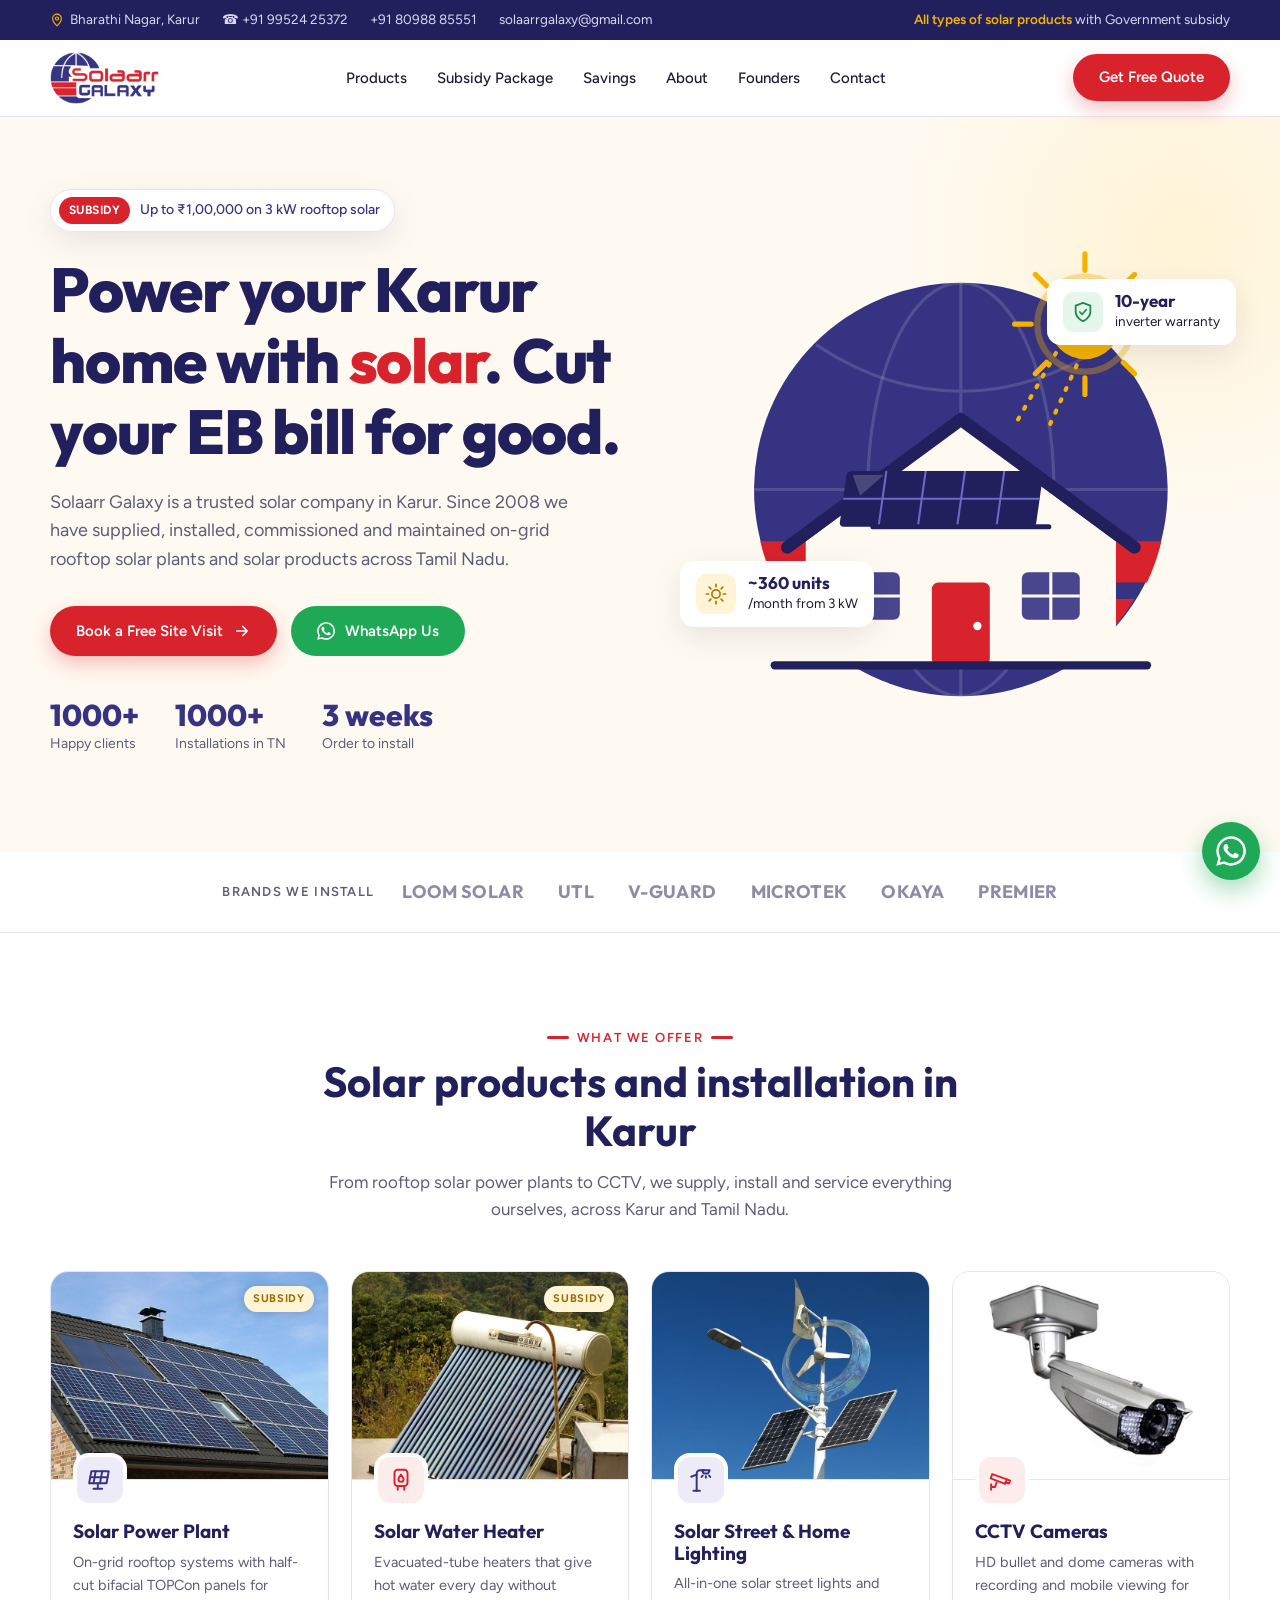
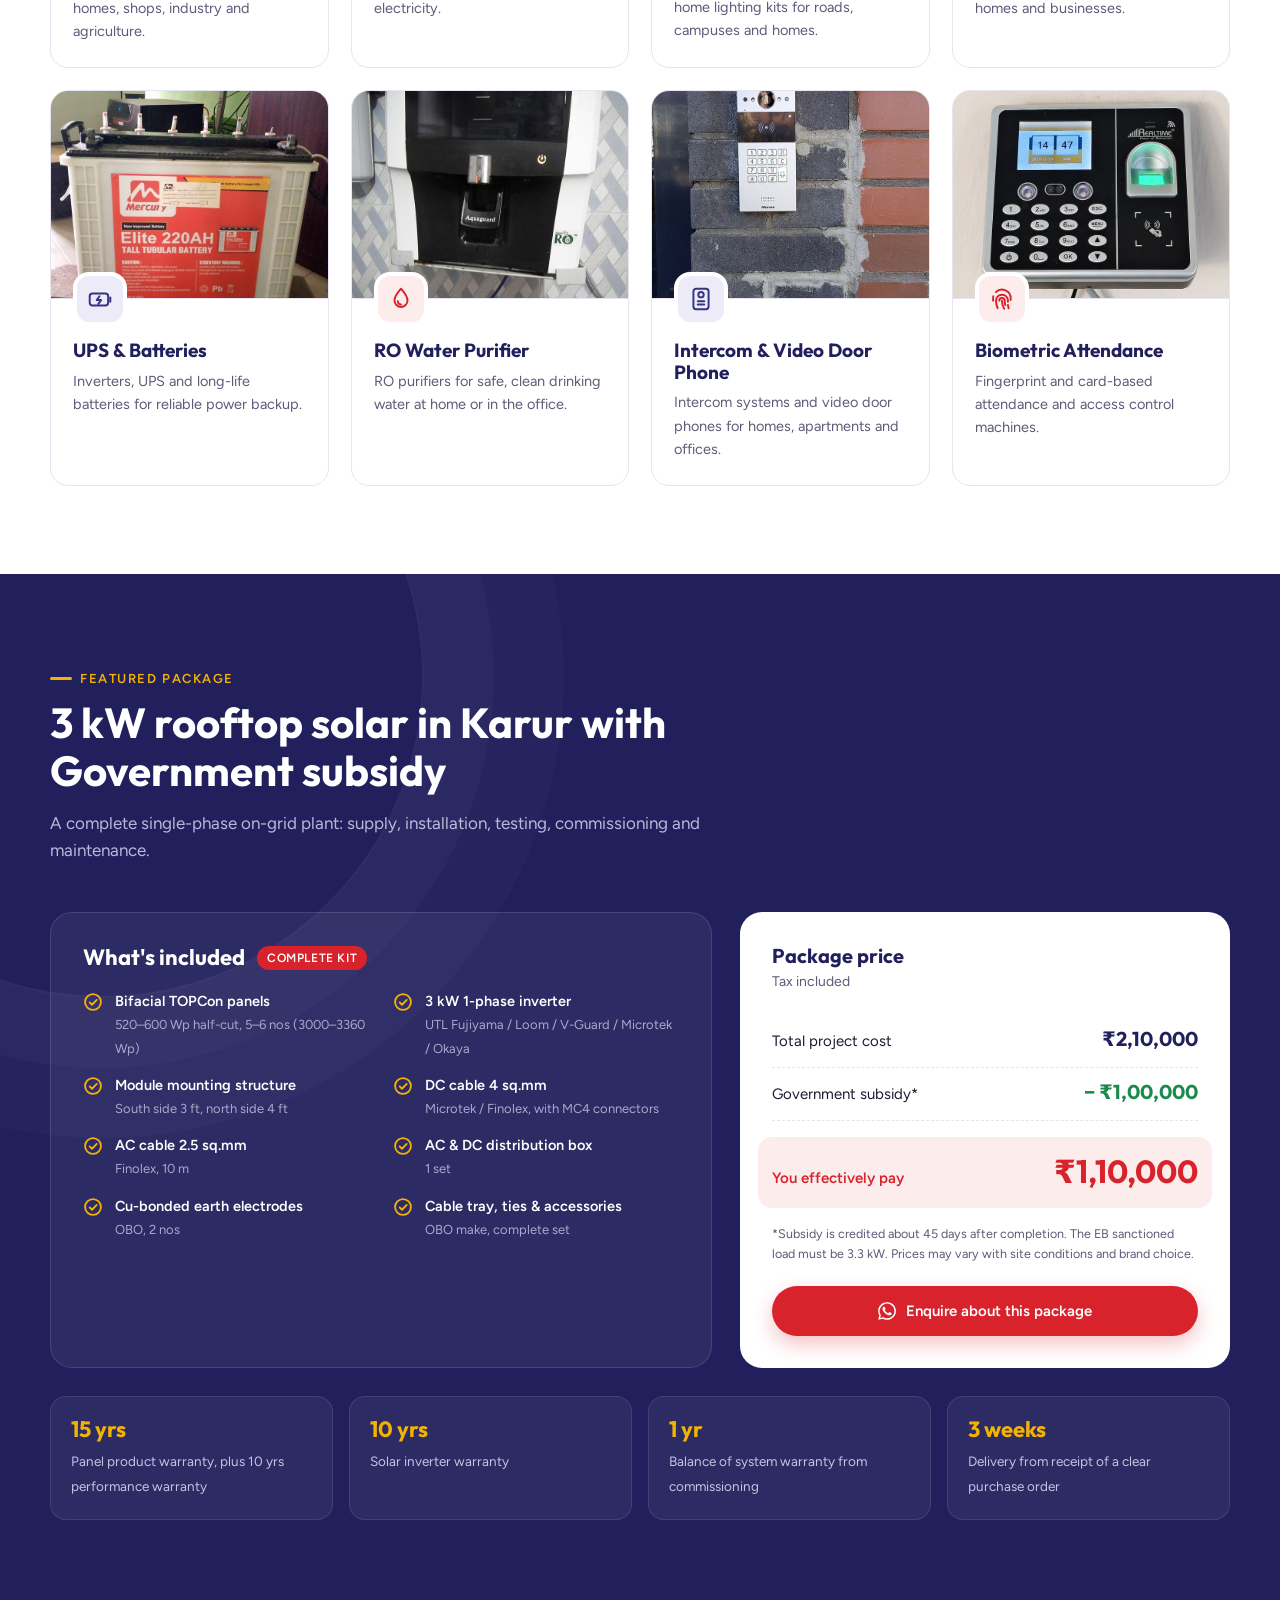
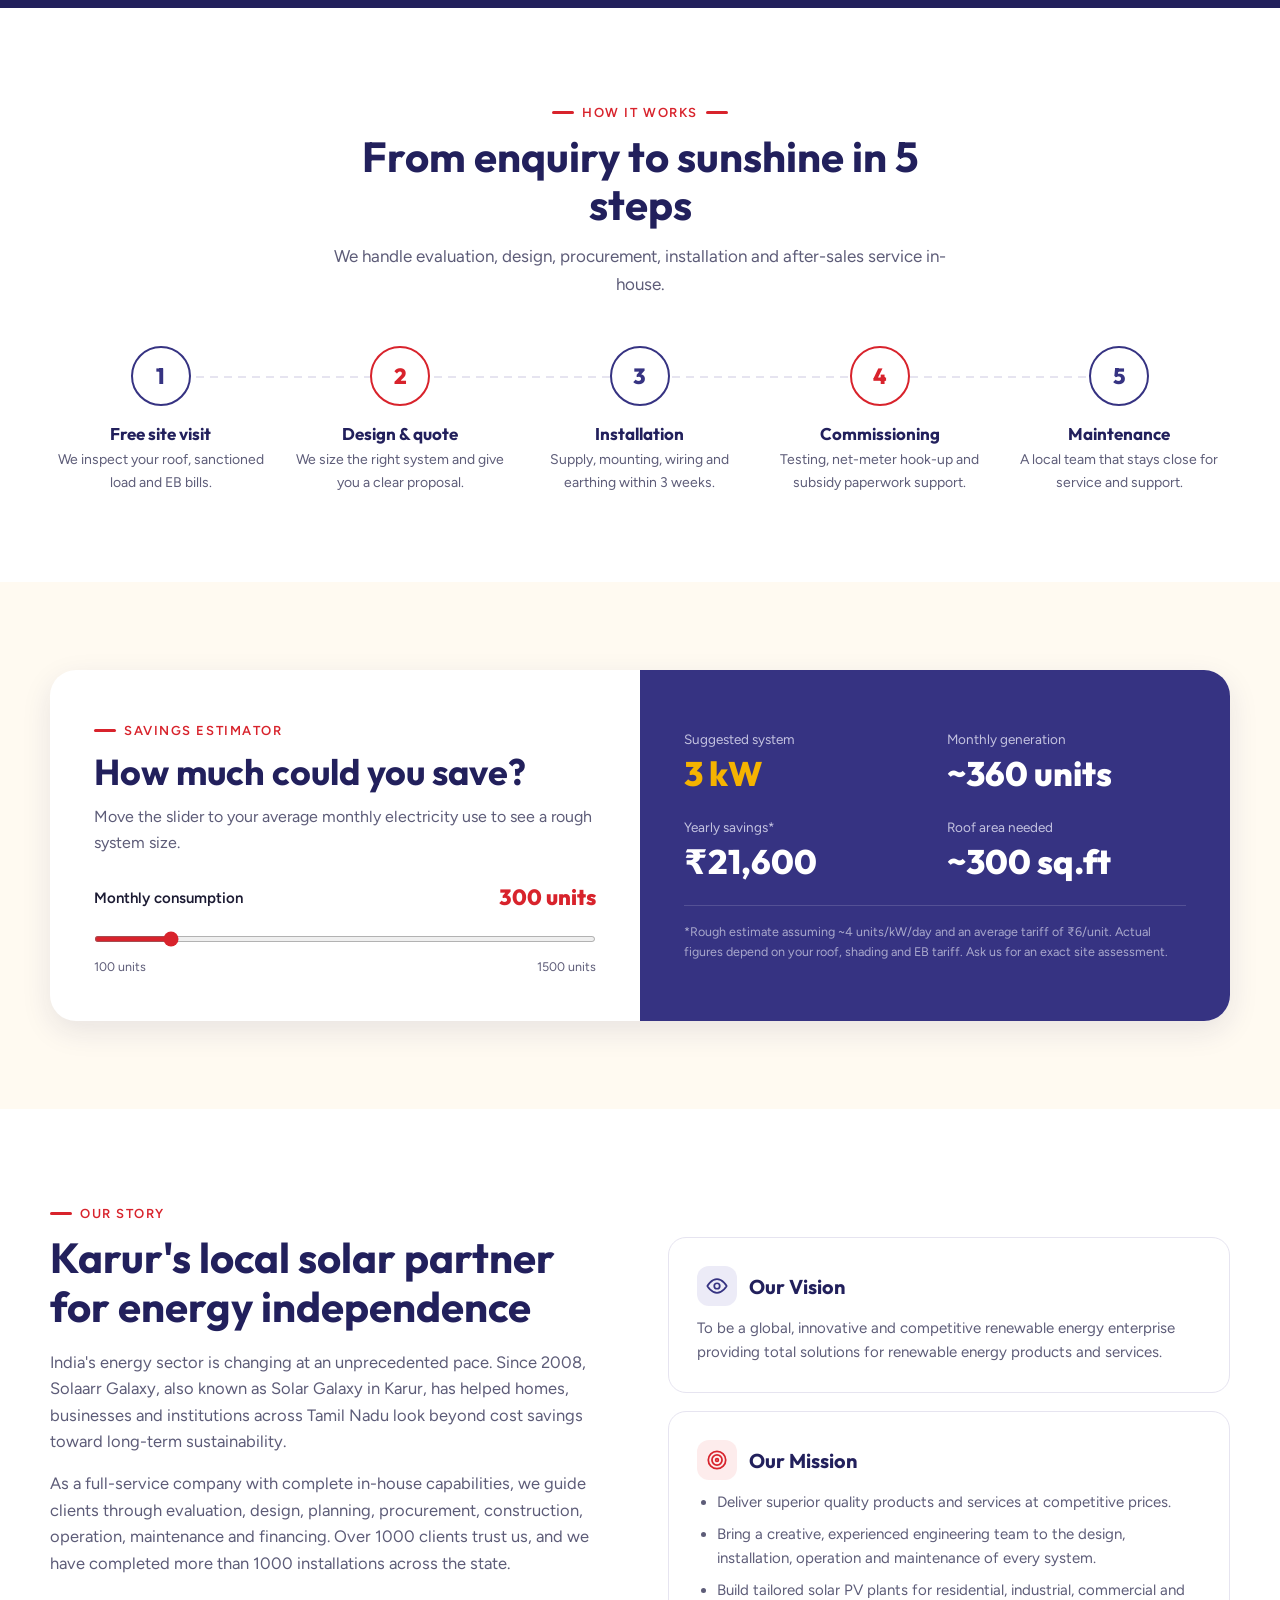
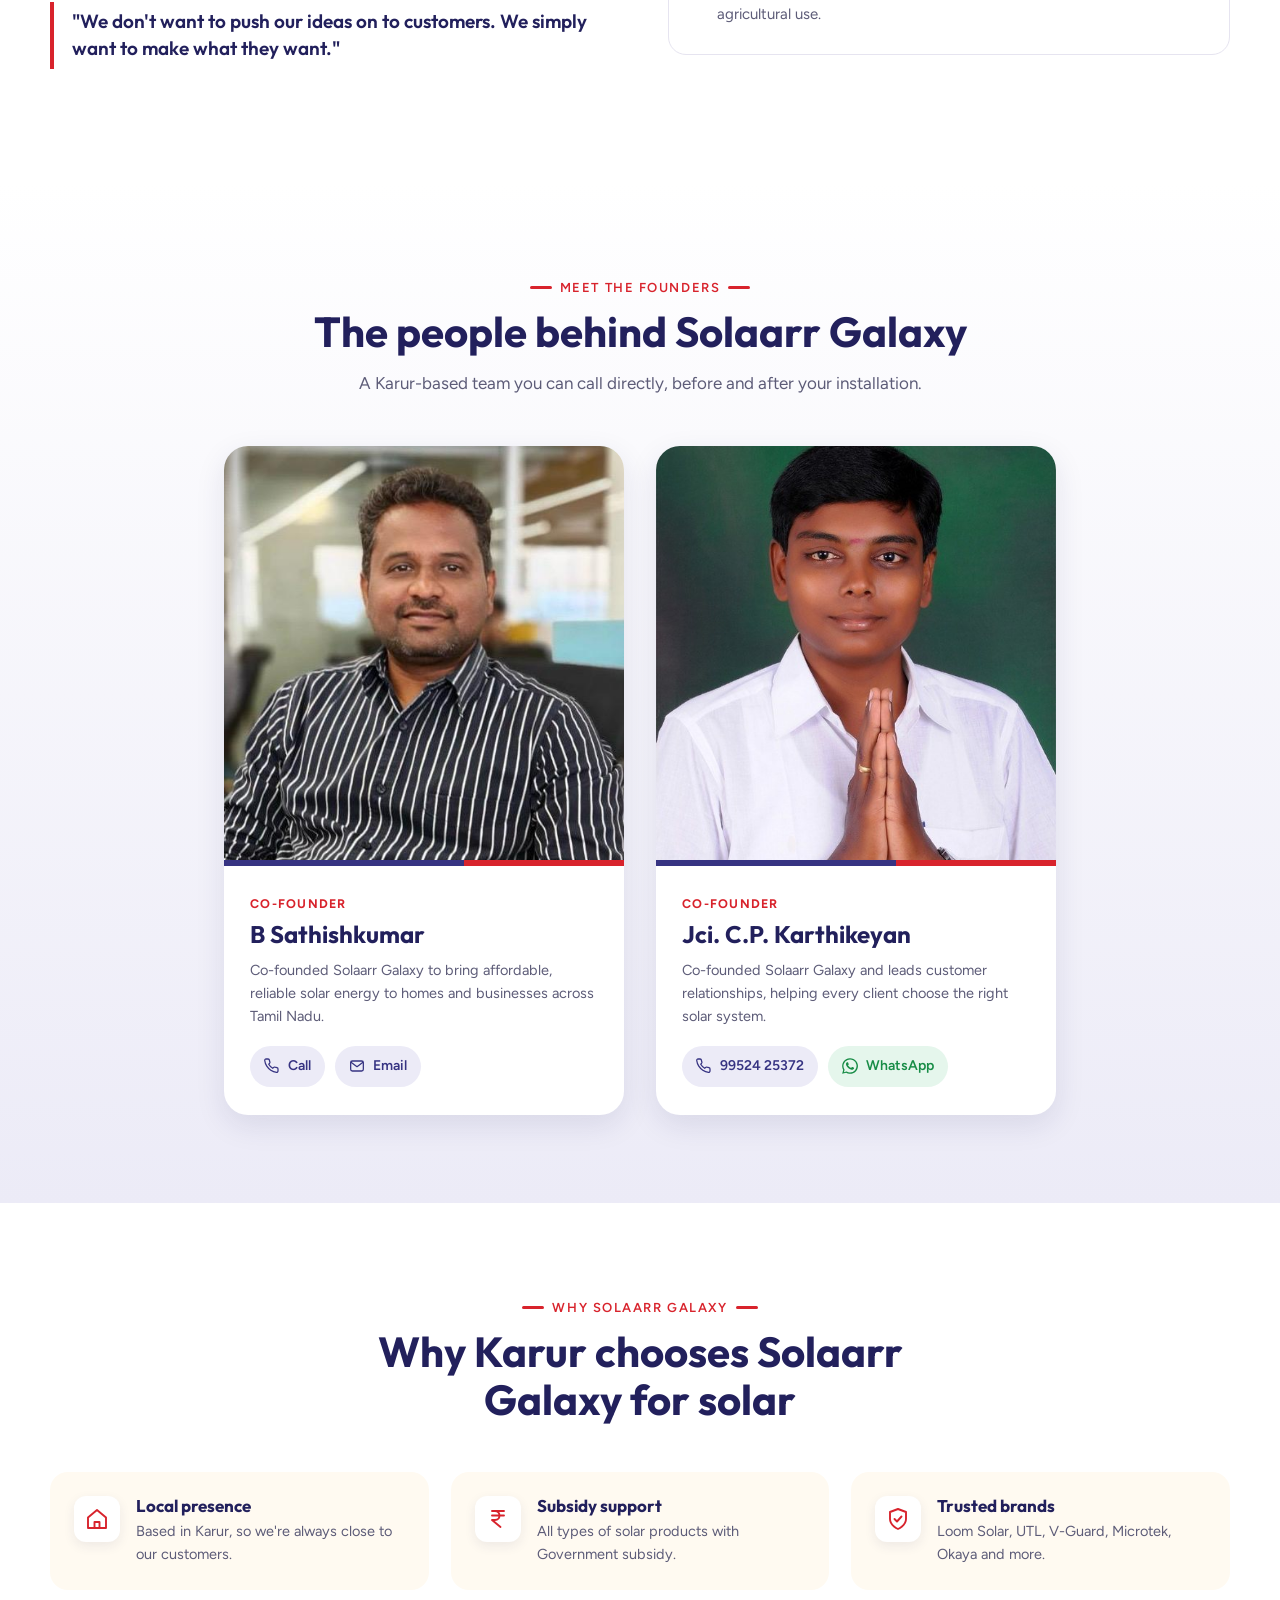
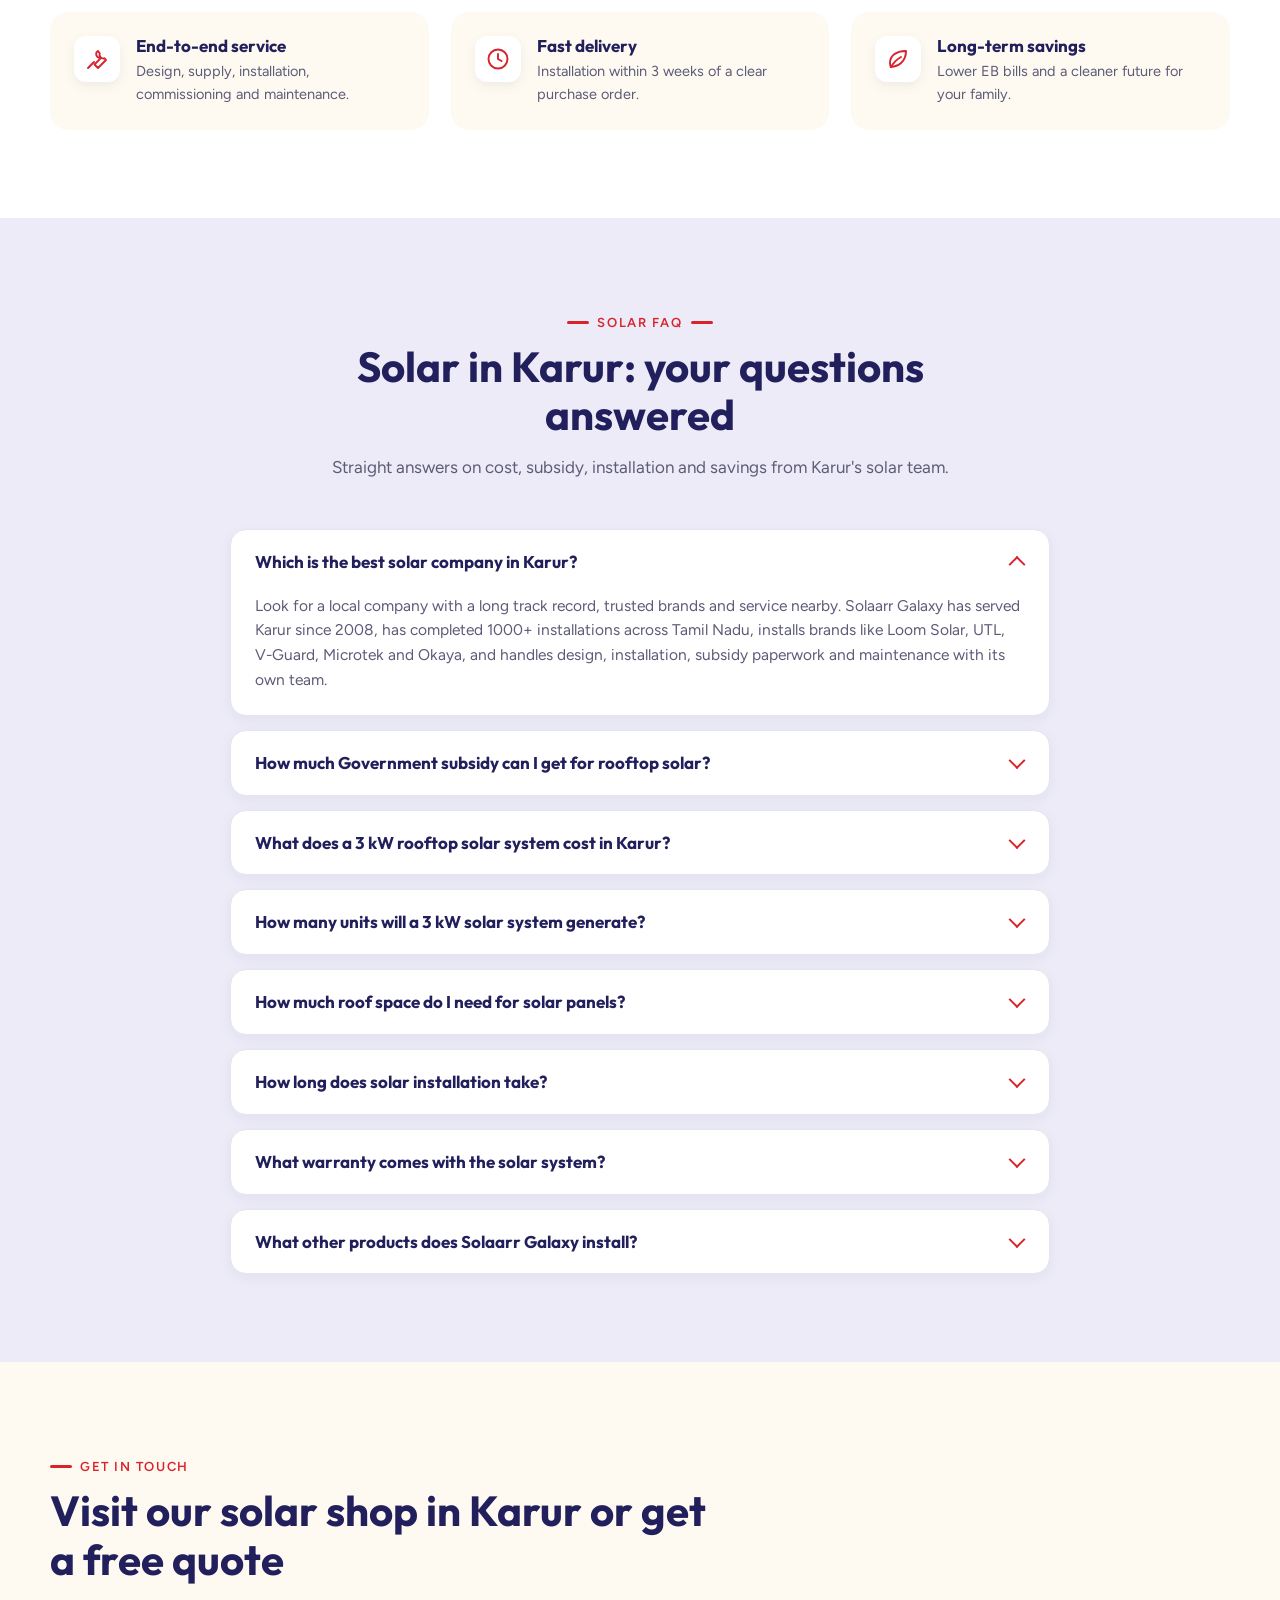
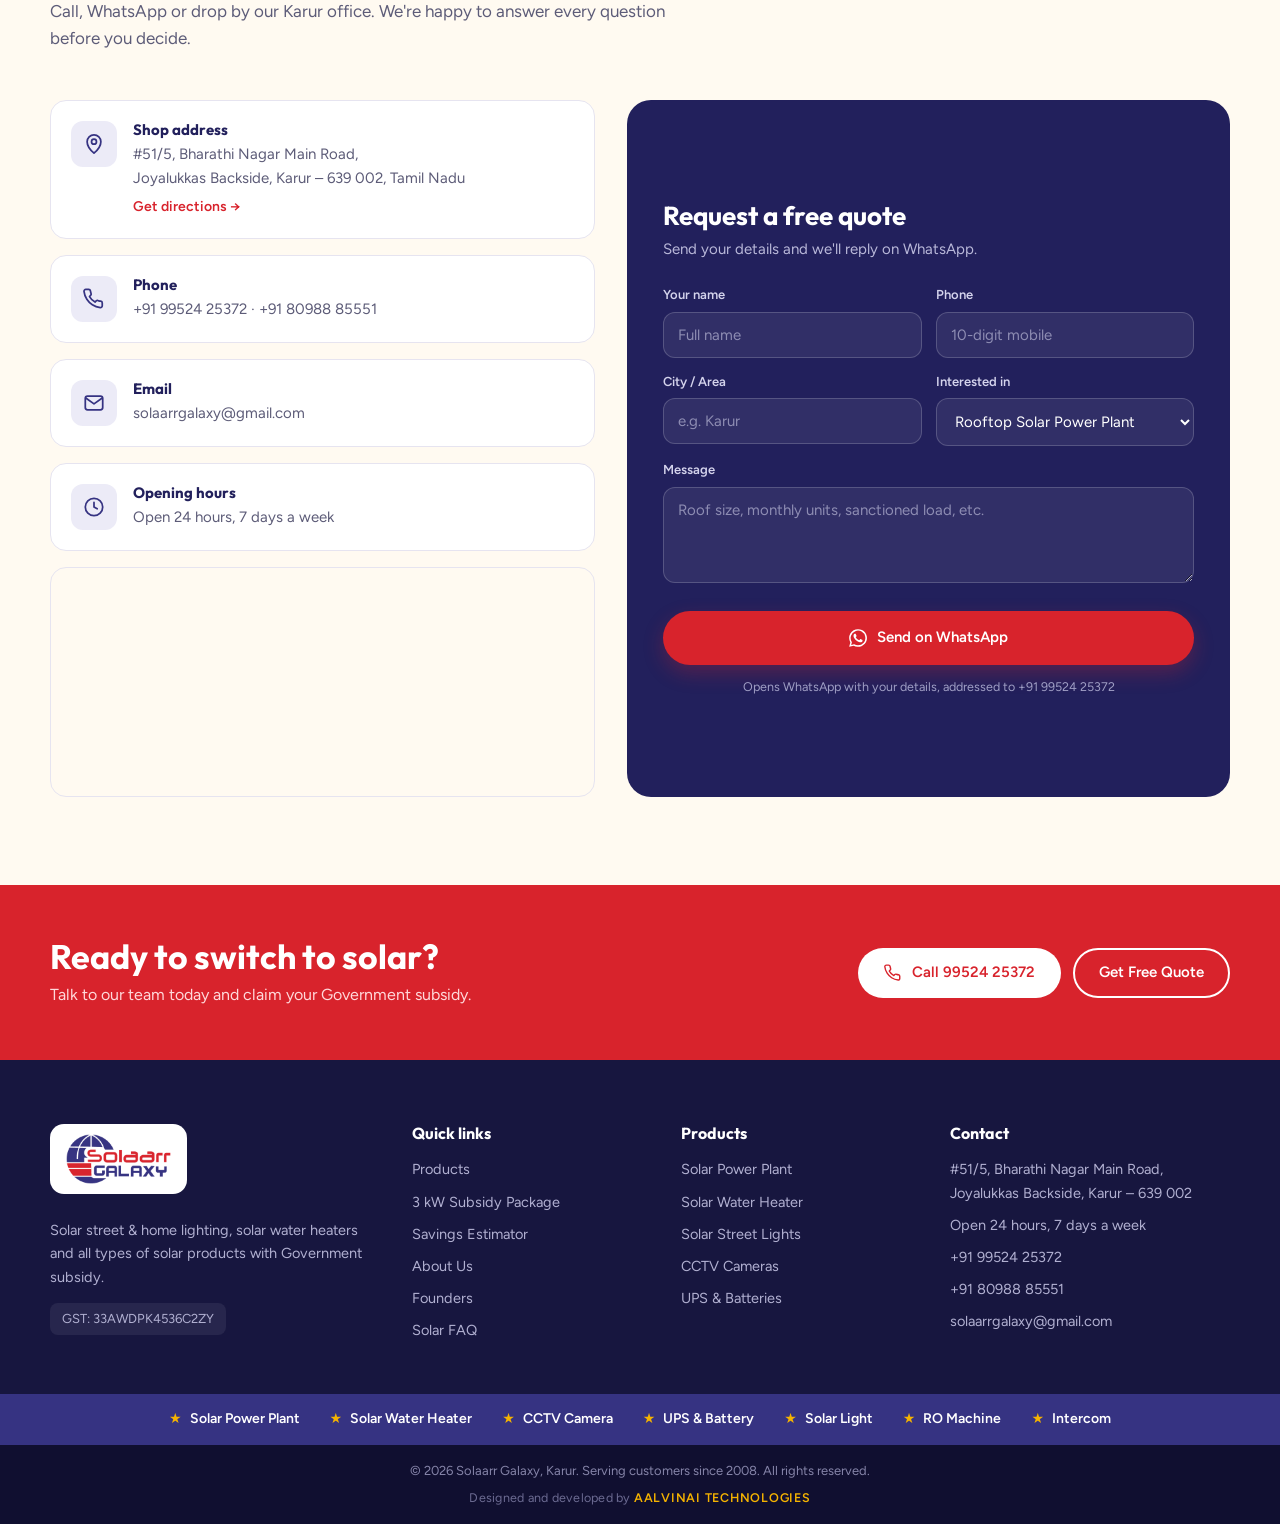
==== commit 1da8a7c2: "Add mobile marquees, compact mobile footer and image fixes - Mobile: top bar, brand strip, product c" ====
--- a/index.html
+++ b/index.html
@@ -238,13 +238,15 @@
 
 <div class="topbar">
   <div class="wrap">
-    <div class="tb-group">
-      <a href="https://www.google.com/maps/search/?api=1&amp;query=Bharathi%20Nagar%20Main%20Road%2C%20Karur%20639002" target="_blank" rel="noopener" class="tb-loc tb-hide"><svg><use href="#i-pin"/></svg> Bharathi Nagar, Karur</a>
-      <a href="tel:+919952425372">&#9742; +91 99524 25372</a>
-      <a href="tel:+918098885551" class="tb-hide tb-ph2">+91 80988 85551</a>
-      <a href="mailto:solaarrgalaxy@gmail.com" class="tb-hide tb-mail">solaarrgalaxy@gmail.com</a>
-    </div>
-    <span><b>All types of solar products</b> with Government subsidy</span>
+    <div class="marquee">
+      <div class="marquee-track tb-track">
+        <a href="https://www.google.com/maps/search/?api=1&amp;query=Bharathi%20Nagar%20Main%20Road%2C%20Karur%20639002" target="_blank" rel="noopener" class="tb-loc tb-hide"><svg><use href="#i-pin"/></svg> Bharathi Nagar, Karur</a>
+        <a href="tel:+919952425372">&#9742; +91 99524 25372</a>
+        <a href="tel:+918098885551" class="tb-hide tb-ph2">+91 80988 85551</a>
+        <a href="mailto:solaarrgalaxy@gmail.com" class="tb-hide tb-mail">solaarrgalaxy@gmail.com</a>
+        <span class="tb-tag"><b>All types of solar products</b> with Government subsidy</span>
+      </div>
+    </div>
   </div>
 </div>
 
@@ -343,9 +345,11 @@
   <div class="brands">
     <div class="wrap">
       <small>Brands we install</small>
-      <ul>
-        <li>LOOM SOLAR</li><li>UTL</li><li>V-GUARD</li><li>MICROTEK</li><li>OKAYA</li><li>PREMIER</li>
-      </ul>
+      <div class="marquee">
+        <ul class="marquee-track">
+          <li>LOOM SOLAR</li><li>UTL</li><li>V-GUARD</li><li>MICROTEK</li><li>OKAYA</li><li>PREMIER</li>
+        </ul>
+      </div>
     </div>
   </div>
 
@@ -357,7 +361,8 @@
         <h2>Solar products and installation in Karur</h2>
         <p>From rooftop solar power plants to CCTV, we supply, install and service everything ourselves, across Karur and Tamil Nadu.</p>
       </div>
-      <div class="products-grid">
+      <div class="marquee">
+      <div class="products-grid marquee-track">
         <article class="product reveal">
           <span class="tag">Subsidy</span>
           <img class="pimg" src="assets/products/solar-power-plant.jpg" alt="Rooftop solar power plant panels on a house" width="720" height="540" loading="lazy" decoding="async">
@@ -424,6 +429,7 @@
           <p>Fingerprint and card-based attendance and access control machines.</p>
           </div>
         </article>
+      </div>
       </div>
     </div>
   </section>
@@ -738,9 +744,11 @@
   </div>
   <div class="star-band">
     <div class="wrap">
-      <ul>
-        <li>Solar Power Plant</li><li>Solar Water Heater</li><li>CCTV Camera</li><li>UPS &amp; Battery</li><li>Solar Light</li><li>RO Machine</li><li>Intercom</li>
-      </ul>
+      <div class="marquee">
+        <ul class="marquee-track">
+          <li>Solar Power Plant</li><li>Solar Water Heater</li><li>CCTV Camera</li><li>UPS &amp; Battery</li><li>Solar Light</li><li>RO Machine</li><li>Intercom</li>
+        </ul>
+      </div>
     </div>
   </div>
   <div class="copy">&copy; <span id="yr"></span> Solaarr Galaxy, Karur. Serving customers since 2008. All rights reserved.
--- a/css/style.css
+++ b/css/style.css
@@ -22,7 +22,7 @@
 html { scroll-behavior: smooth; scroll-padding-top: 84px; }
 html, body { overflow-x: clip; }
 body { font-family: var(--font-body); color: var(--ink); background: var(--white); line-height: 1.6; -webkit-font-smoothing: antialiased; }
-img { max-width: 100%; display: block; }
+img { max-width: 100%; height: auto; display: block; }
 a { color: inherit; text-decoration: none; }
 h1, h2, h3, h4 { font-family: var(--font-head); line-height: 1.15; color: var(--navy-deep); }
 .wrap { width: min(1180px, 100% - 32px); margin-inline: auto; }
@@ -49,9 +49,10 @@
 
 /* Top bar + header */
 .topbar { background: var(--navy-deep); color: #d9d8f0; font-size: 13.5px; }
-.topbar .wrap { display: flex; justify-content: space-between; gap: 16px; padding: 9px 0; flex-wrap: wrap; }
+.topbar .wrap { padding: 9px 0; }
 .topbar a:hover { color: #fff; }
-.topbar .tb-group { display: flex; gap: 22px; flex-wrap: wrap; }
+.tb-track { display: flex; flex-wrap: wrap; align-items: center; gap: 6px 22px; }
+.tb-track .tb-tag { margin-left: auto; }
 .topbar span b { color: var(--sun); font-weight: 600; }
 .topbar .tb-loc { display: inline-flex; align-items: center; gap: 6px; }
 .topbar .tb-loc svg { width: 14px; height: 14px; color: var(--sun); flex: none; }
@@ -268,7 +269,7 @@
 footer { background: #17163f; color: #b1b0d1; padding: 64px 0 0; font-size: 14.5px; }
 .foot-grid { display: grid; grid-template-columns: 1.4fr 1fr 1fr 1.2fr; gap: 36px; }
 .foot-logo { background: #fff; display: inline-block; padding: 10px 16px; border-radius: 14px; margin-bottom: 18px; }
-.foot-logo img { height: 50px; }
+.foot-logo img { height: 50px; width: auto; }
 footer h4 { color: #fff; font-size: 16px; margin-bottom: 16px; }
 footer ul { list-style: none; display: grid; gap: 9px; }
 footer a:hover { color: #fff; }
@@ -360,13 +361,53 @@
   .section-head { margin-bottom: 32px; }
   .calc-in, .calc-out, .pkg-card, .price-card, form.enquiry { padding: 26px; }
   .calc-out { grid-template-columns: 1fr 1fr; }
-  .foot-grid { grid-template-columns: 1fr; }
+  /* Compact footer: brand and contact full width, quick links and products side by side */
+  footer { padding-top: 40px; font-size: 13.5px; }
+  .foot-grid { grid-template-columns: 1fr 1fr; gap: 26px 20px; }
+  .foot-grid > :first-child, .foot-grid > :last-child { grid-column: 1 / -1; }
+  .foot-logo { padding: 7px 12px; border-radius: 12px; margin-bottom: 12px; }
+  .foot-logo img { height: 38px; }
+  .gst { margin-top: 10px; font-size: 12px; padding: 5px 10px; }
+  footer h4 { font-size: 15px; margin-bottom: 10px; }
+  footer ul { gap: 6px; }
+  .star-band { margin-top: 30px; padding: 11px 0; }
+  .star-band ul { font-size: 13px; }
+  .copy { padding: 14px 0; font-size: 12px; }
+  .copy .credits { font-size: 11.5px; }
   .hero-stats { gap: 24px; }
   .fc-1 { left: 0; } .fc-2 { right: 0; }
   .float-card { padding: 9px 12px; font-size: 12px; }
   .float-card b { font-size: 15px; }
   .float-card .ic { width: 32px; height: 32px; }
 }
+/* Mobile marquees: brand strip and product cards scroll in a loop on phones; js/script.js adds the duplicate items */
+@media (min-width: 641px) {
+  .marquee-track > [data-clone] { display: none; }
+}
+@media (max-width: 640px) {
+  .marquee { overflow: hidden; margin-inline: -16px; -webkit-mask-image: linear-gradient(90deg, transparent, #000 7%, #000 93%, transparent); mask-image: linear-gradient(90deg, transparent, #000 7%, #000 93%, transparent); }
+  .marquee .marquee-track { display: flex; flex-wrap: nowrap; gap: 0; width: max-content; animation: marquee var(--marquee-speed, 30s) linear infinite; }
+  .marquee .marquee-track > * { flex: none; margin-right: var(--marquee-gap, 12px); }
+  .marquee:hover .marquee-track, .marquee:focus-within .marquee-track { animation-play-state: paused; }
+  .brands .wrap { flex-direction: column; flex-wrap: nowrap; gap: 14px; }
+  .brands .marquee { align-self: stretch; padding-block: 4px; }
+  .brands .marquee-track { --marquee-speed: 16s; --marquee-gap: 34px; }
+  #products .marquee { padding: 8px 0 16px; }
+  .products-grid.marquee-track { --marquee-speed: 40s; }
+  .products-grid.marquee-track > .product { width: 230px; }
+  .star-band .marquee-track { --marquee-speed: 22s; --marquee-gap: 26px; }
+  .topbar .wrap { padding: 8px 0; }
+  .topbar .marquee-track { --marquee-speed: 24s; --marquee-gap: 30px; }
+  .topbar .marquee-track > .tb-hide { display: inline-flex; }
+  .topbar .marquee-track > * { position: relative; white-space: nowrap; }
+  .topbar .marquee-track > *::after { content: ""; position: absolute; top: 50%; right: -17px; width: 4px; height: 4px; border-radius: 50%; background: var(--sun); transform: translateY(-50%); }
+  .js .marquee .reveal:not(.in) { transform: none; }
+}
+@keyframes marquee { to { transform: translateX(-50%); } }
+@media (prefers-reduced-motion: reduce) and (max-width: 640px) {
+  .marquee { overflow-x: auto; -webkit-mask-image: none; mask-image: none; }
+  .marquee-track > [data-clone] { display: none; }
+}
 @media (max-width: 340px) {
   .products-grid { grid-template-columns: 1fr; }
   .hero-stats { grid-template-columns: repeat(2, auto); }
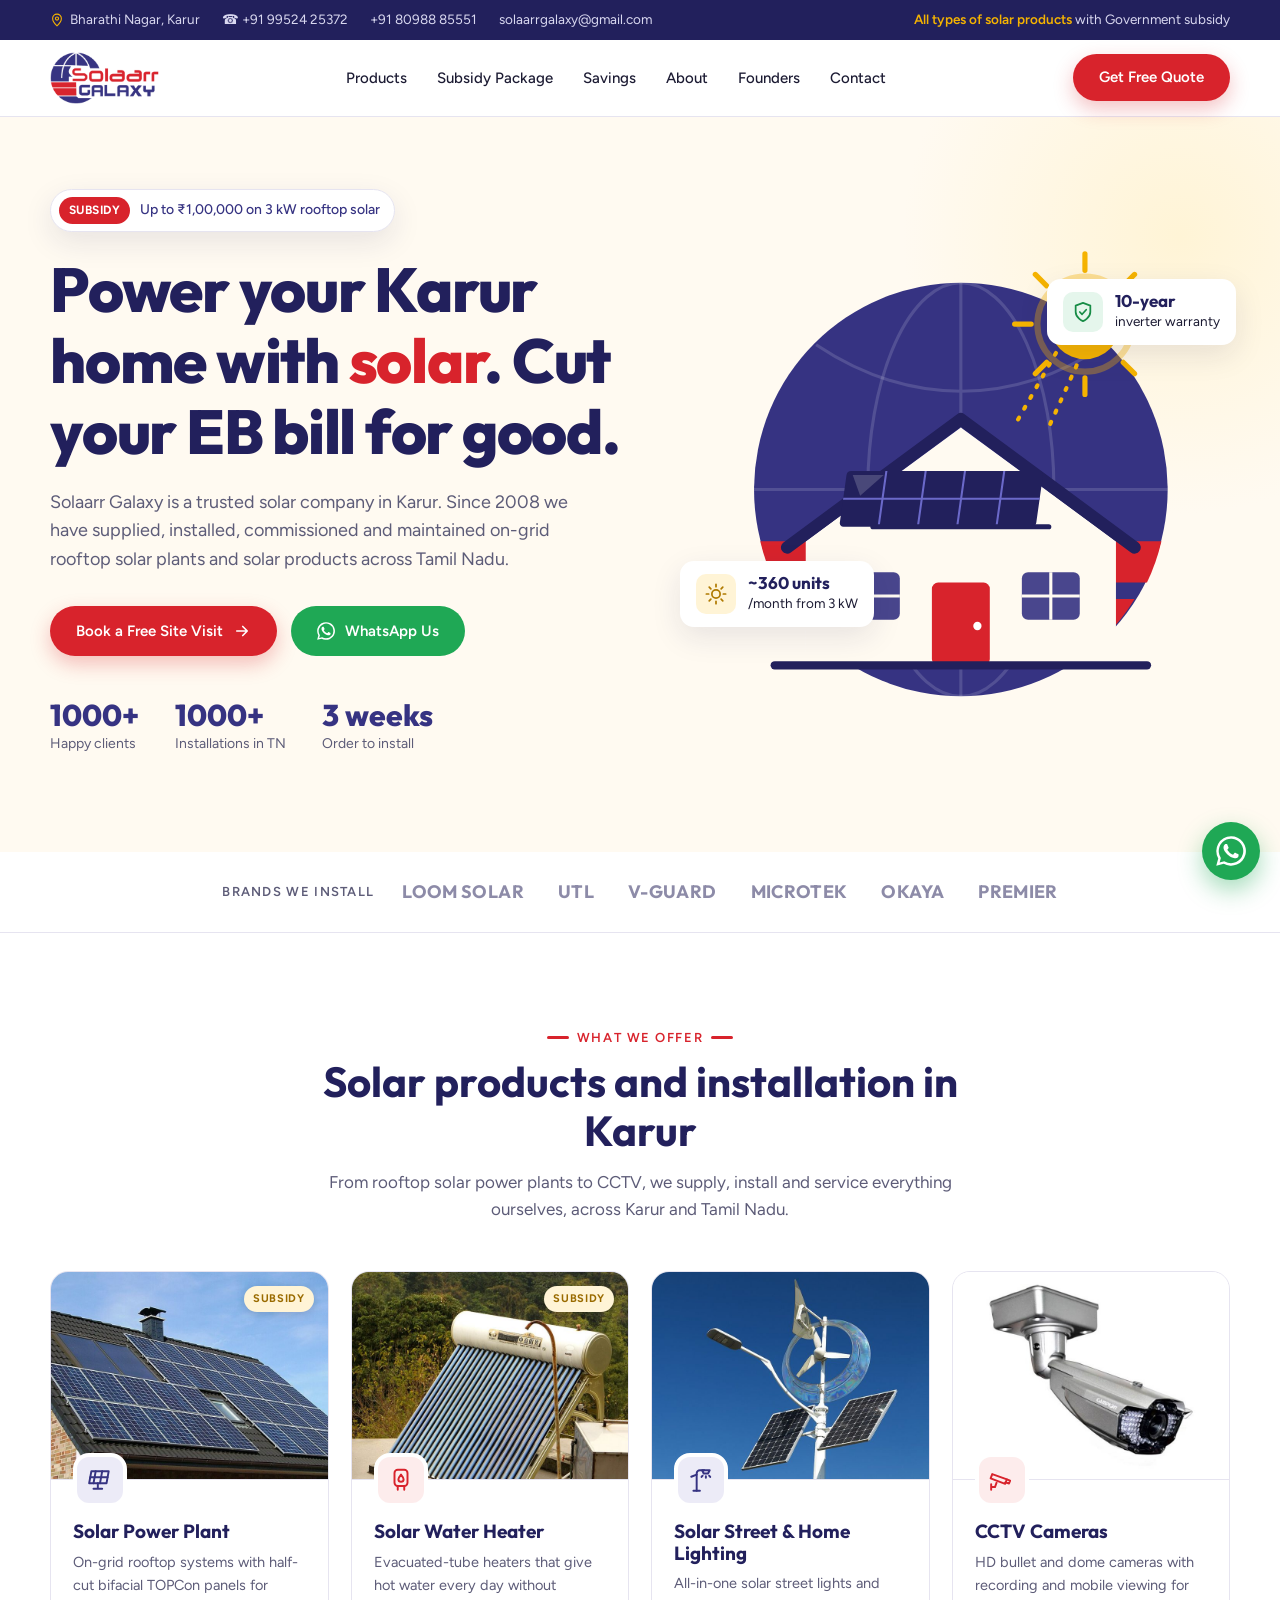
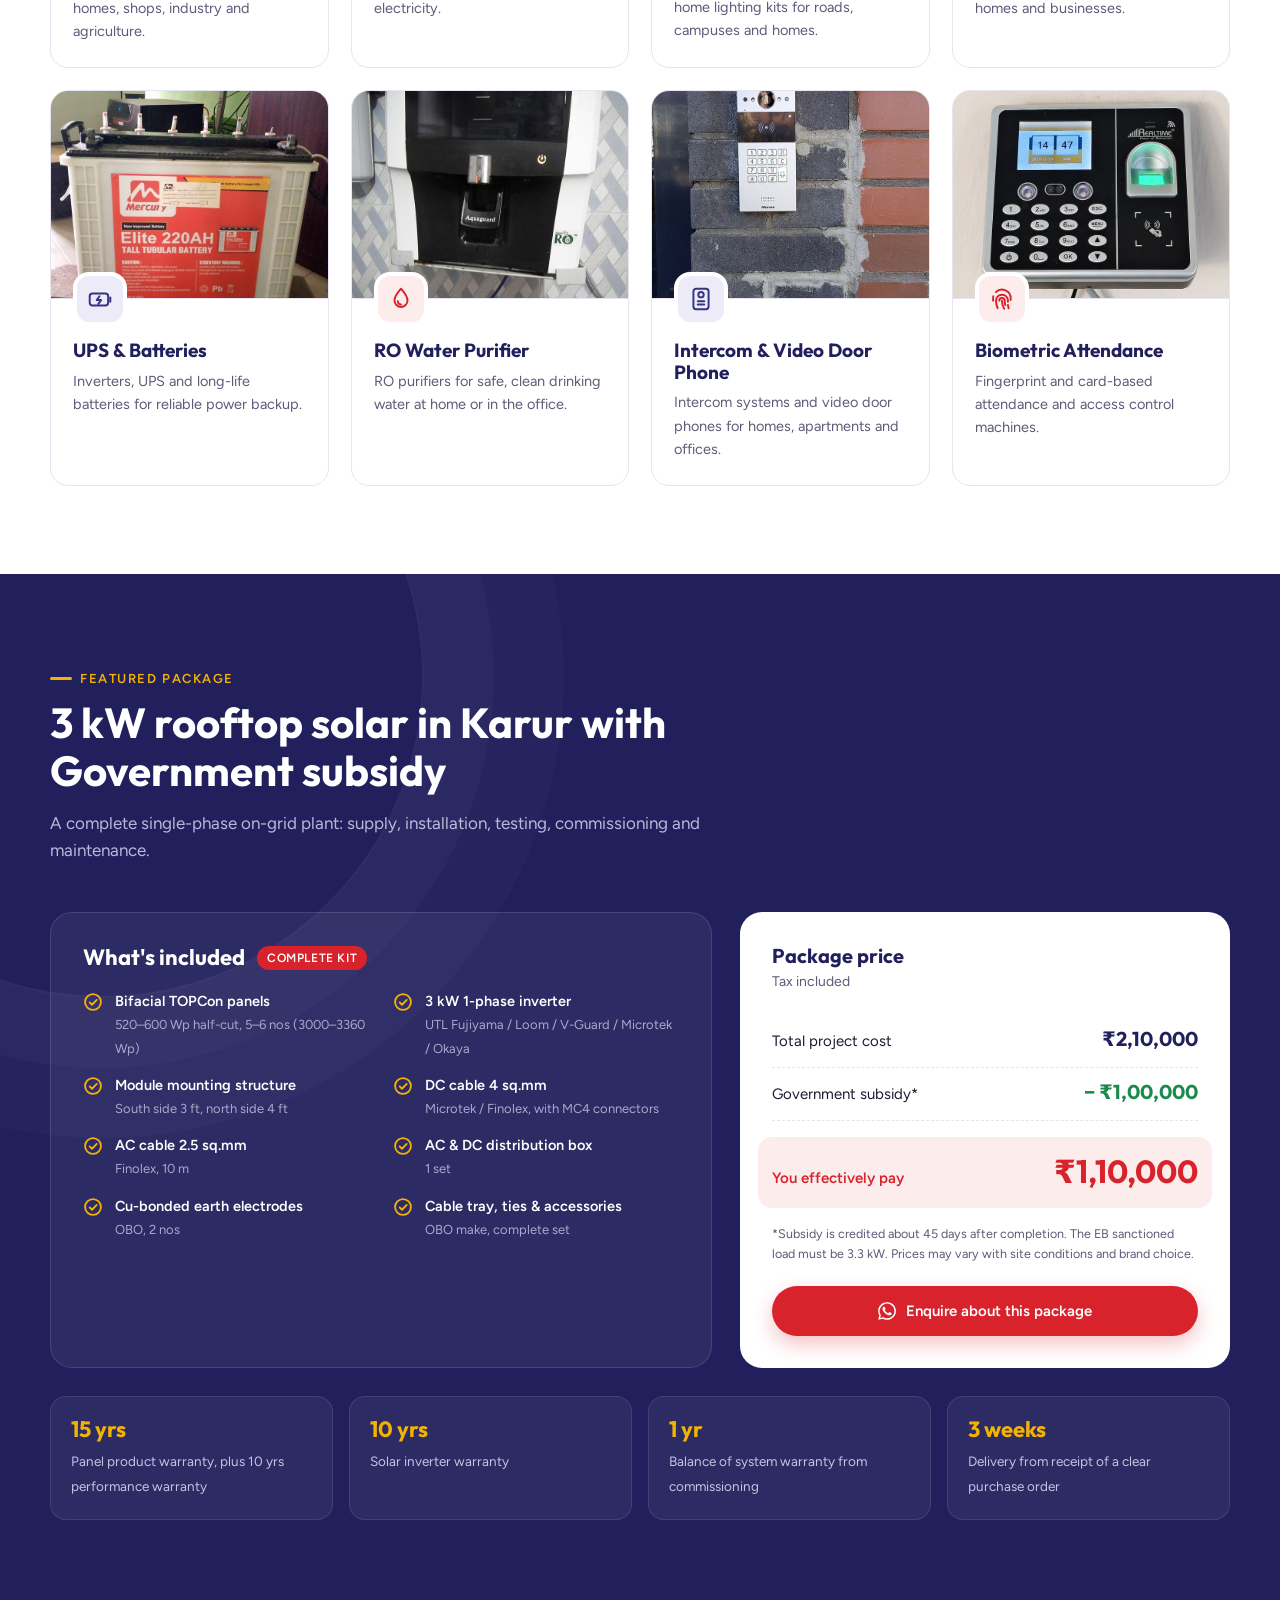
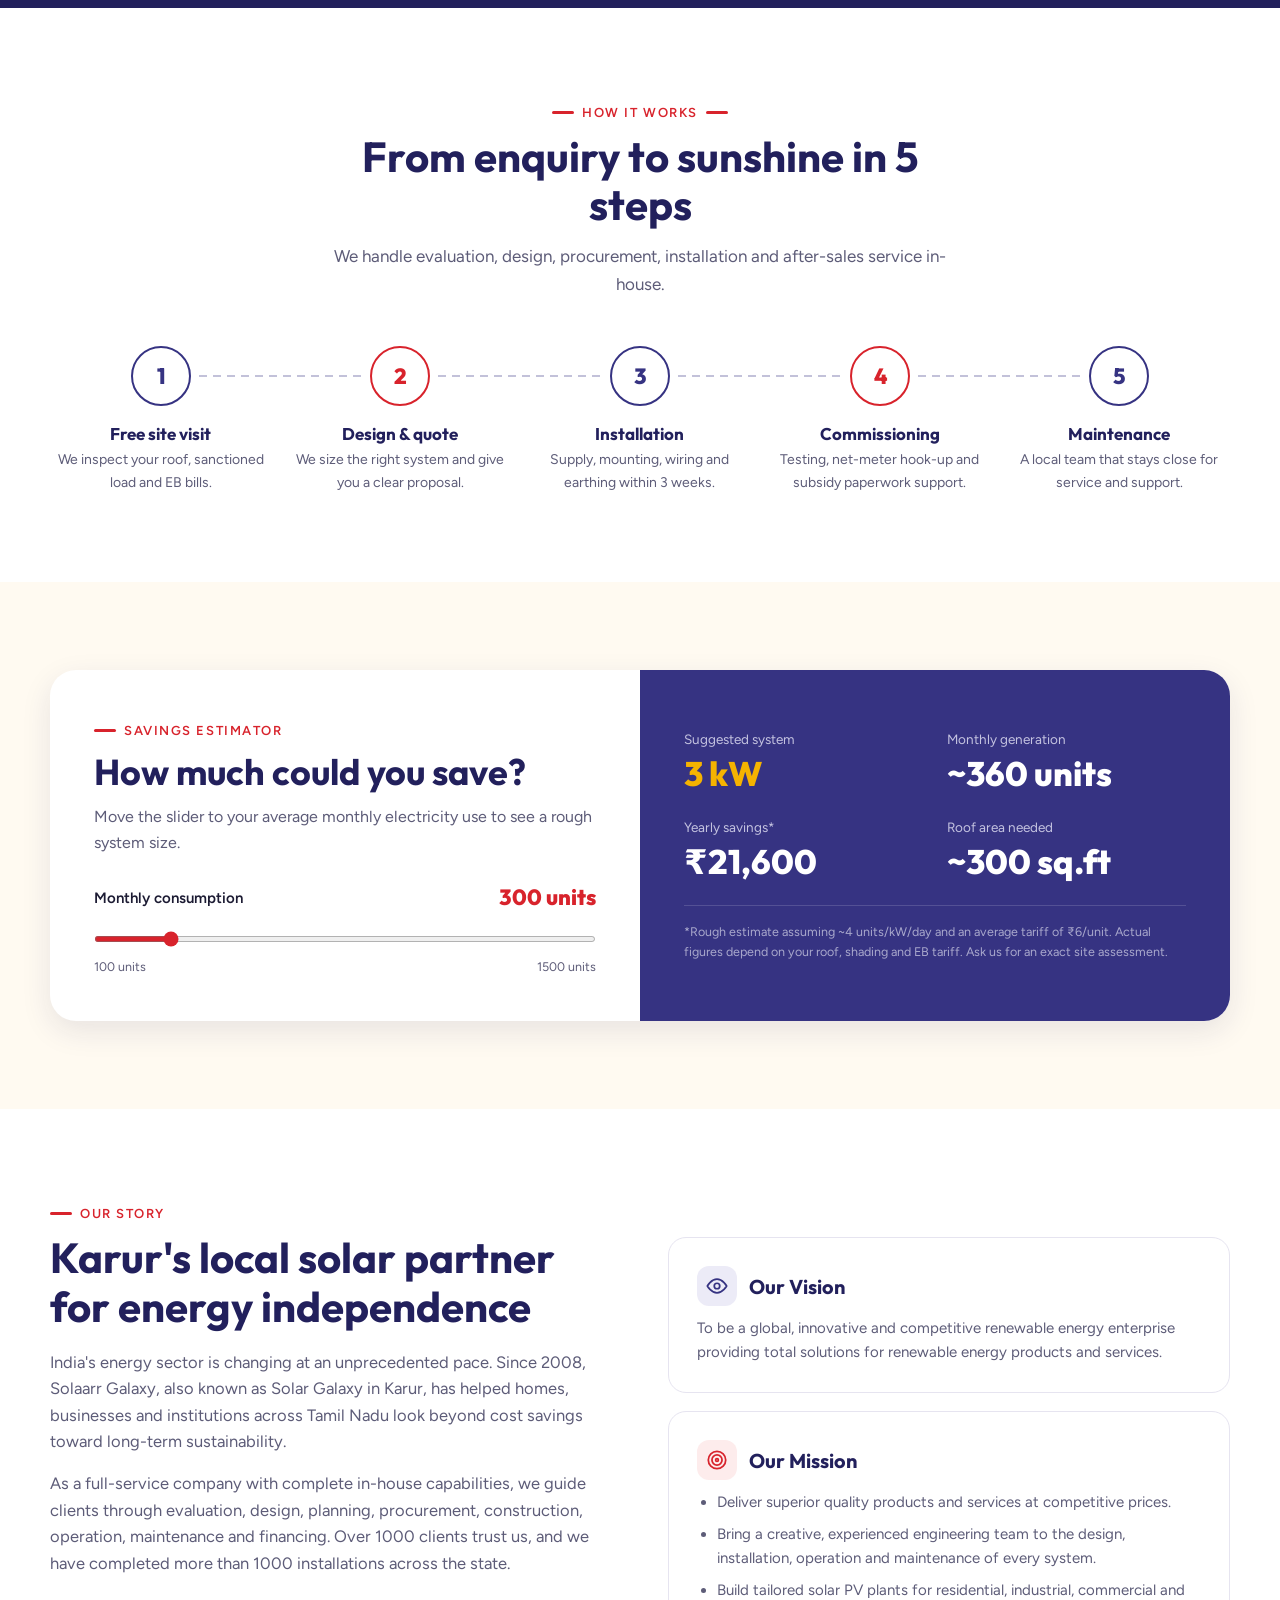
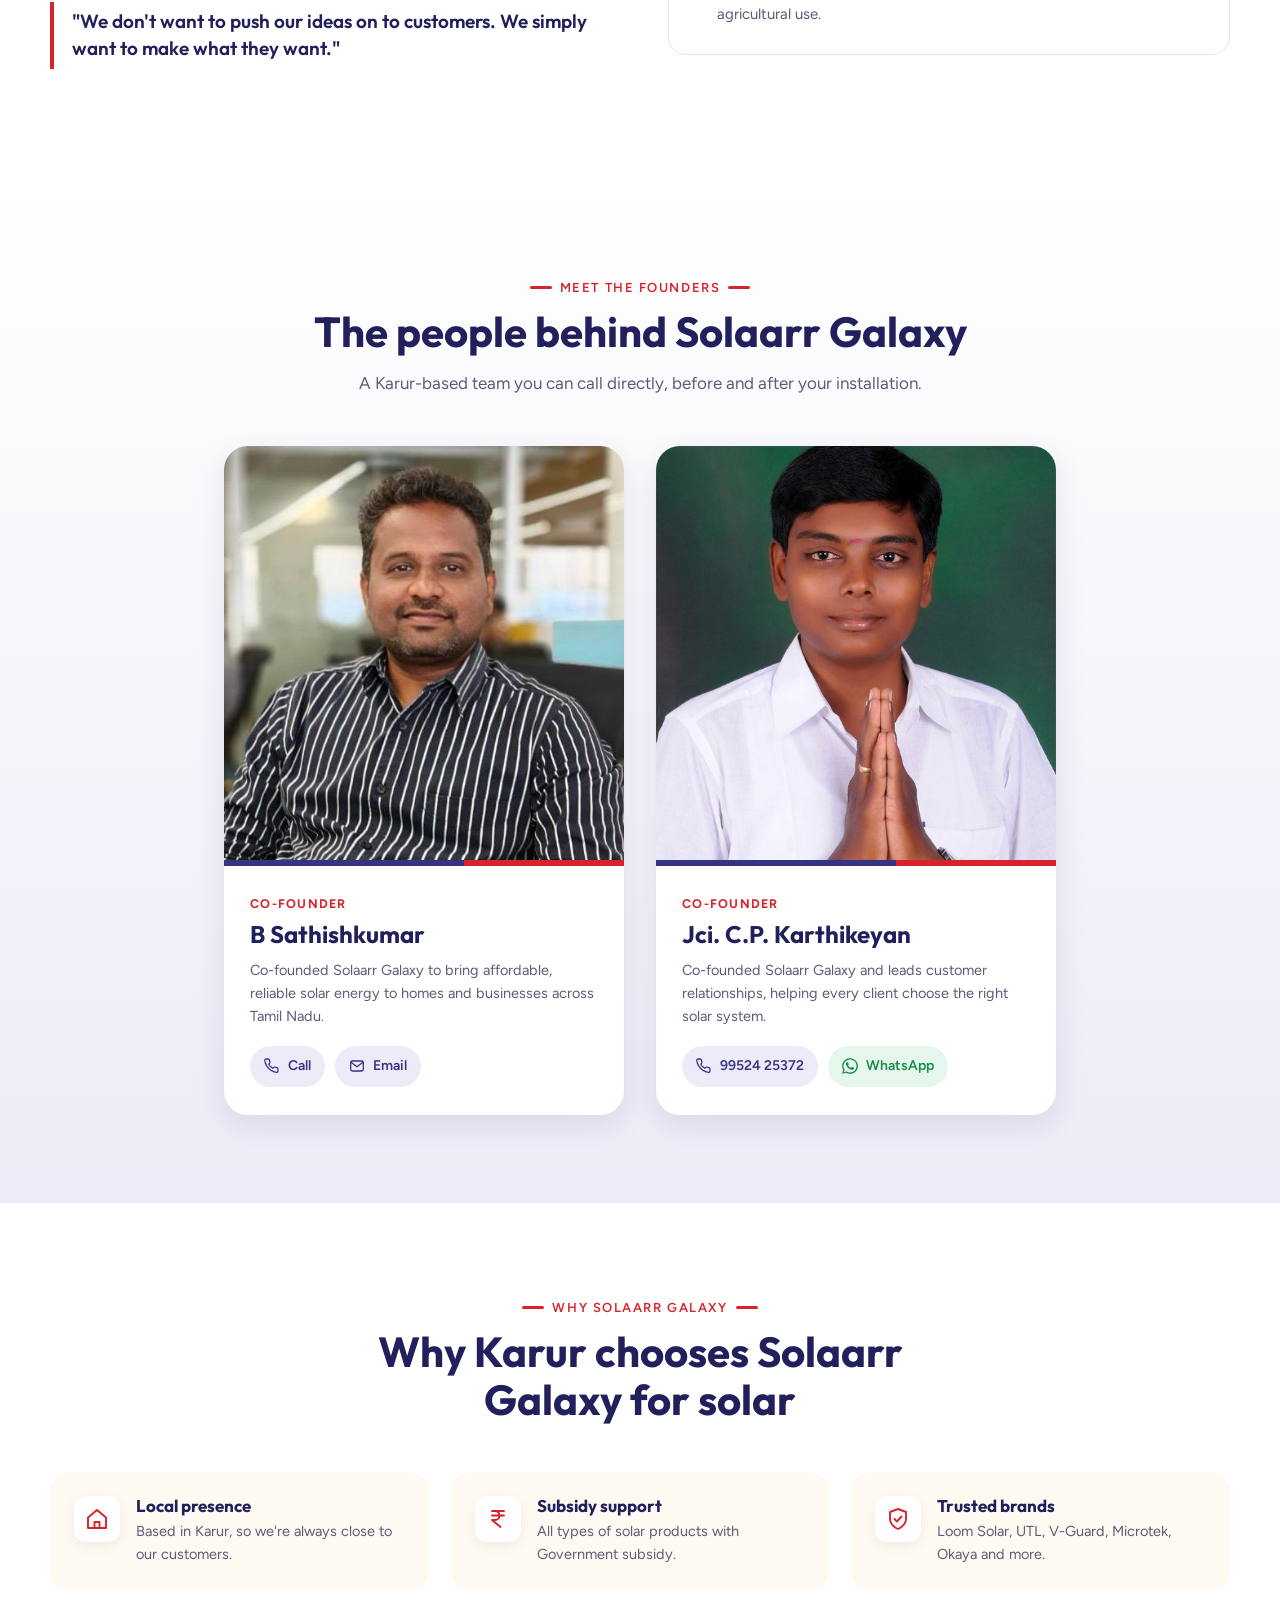
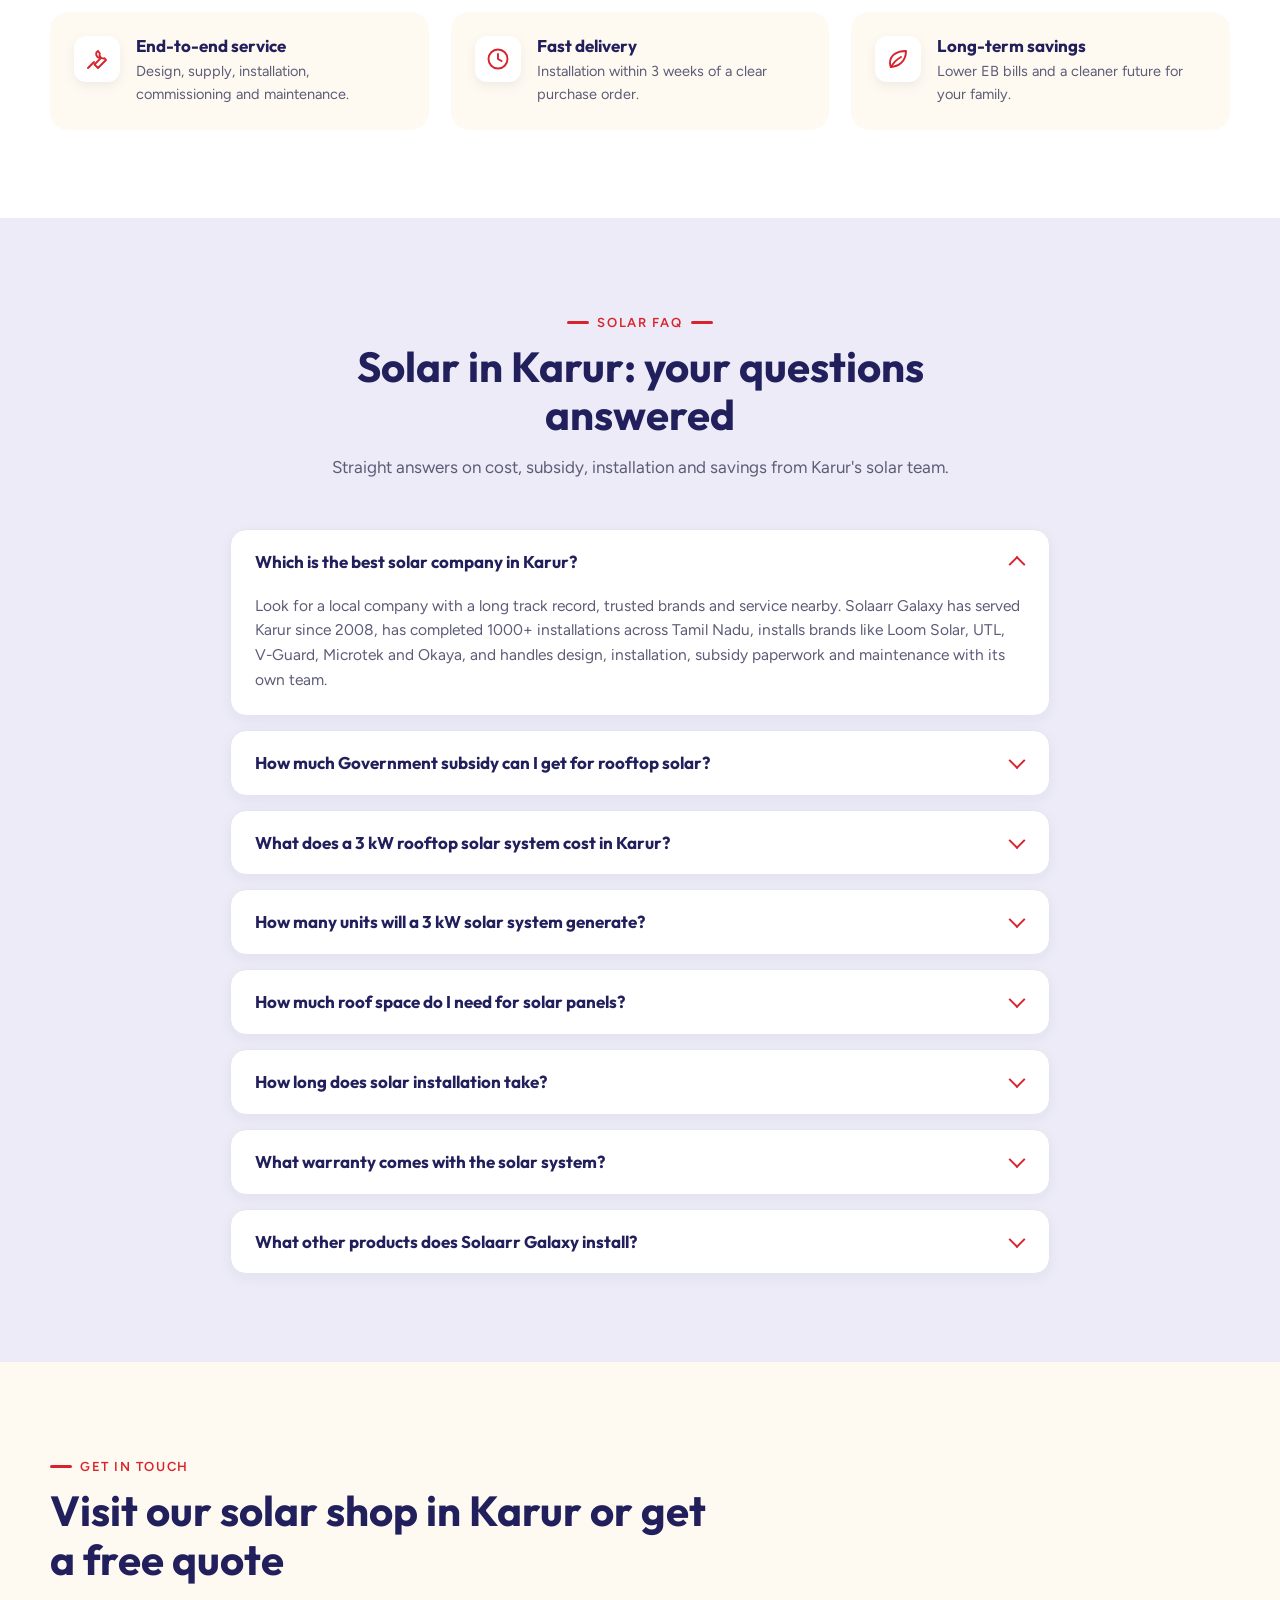
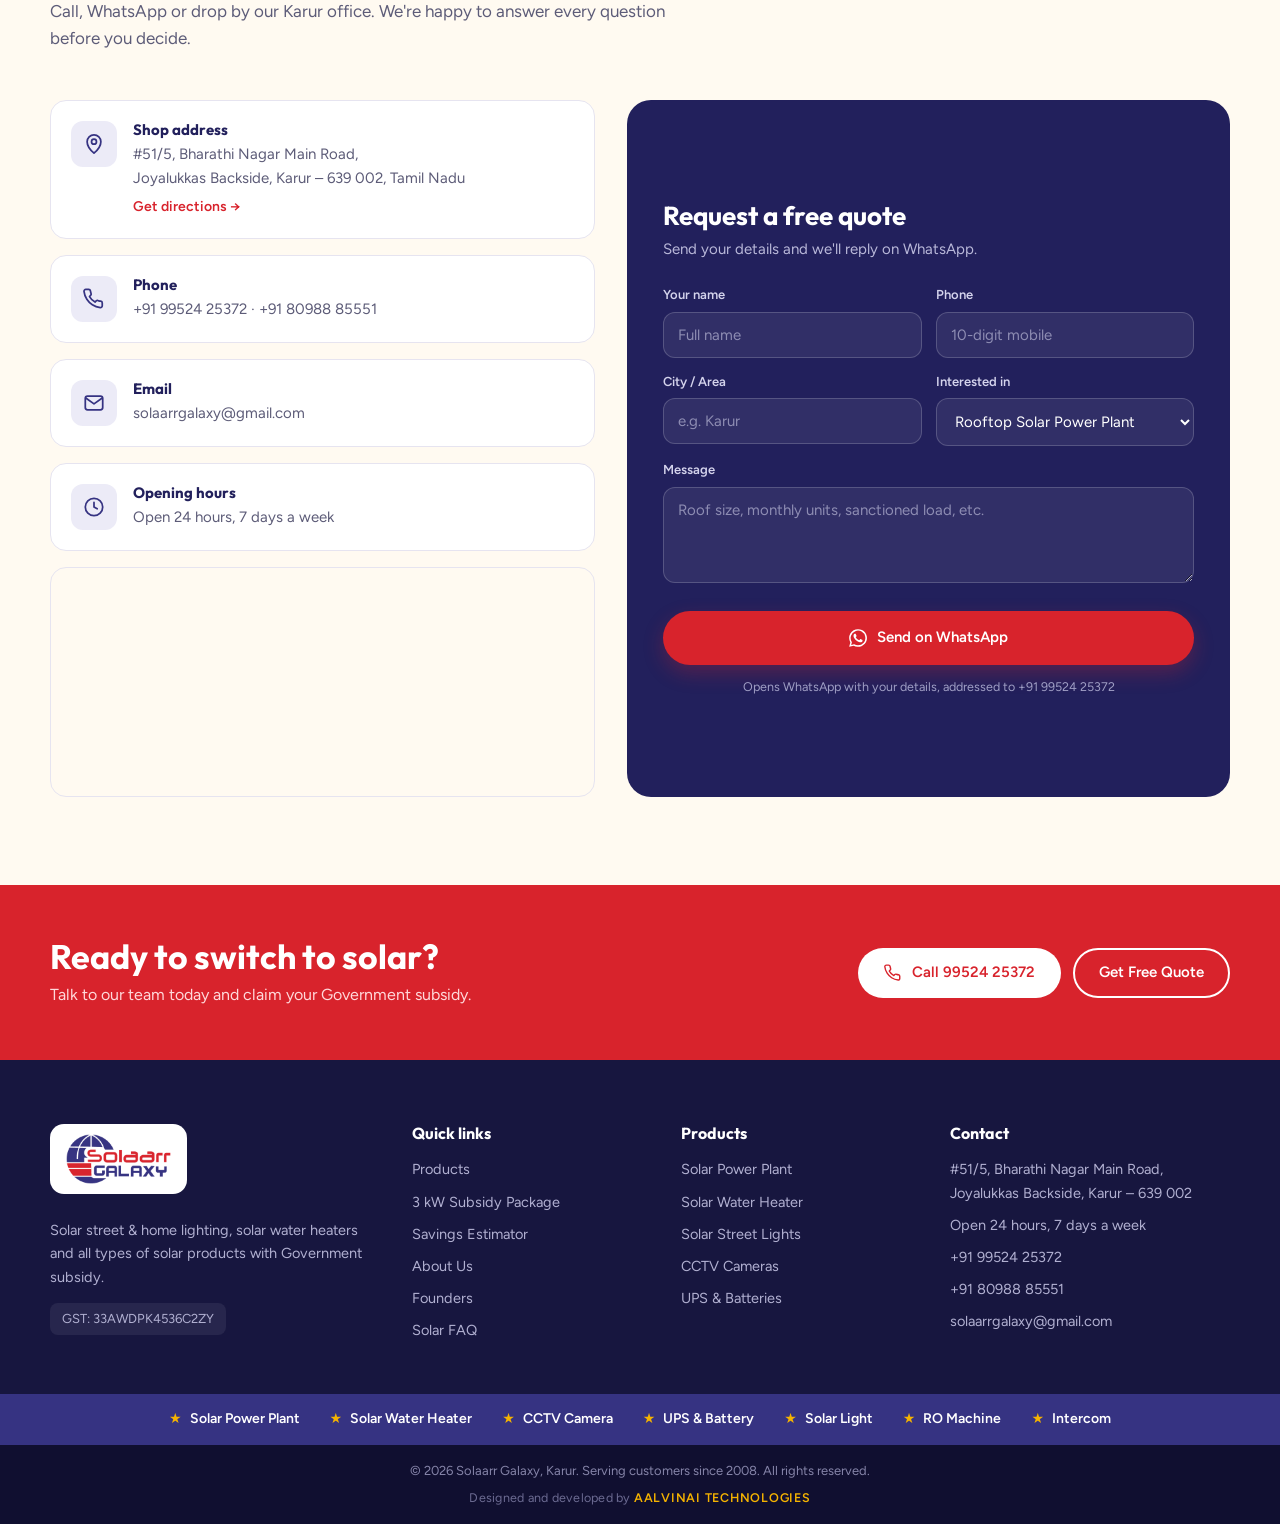
==== commit 1eaea542: "Animate the "How it works" steps Steps play in sequence when scrolled into view: each number pops in" ====
--- a/index.html
+++ b/index.html
@@ -484,11 +484,11 @@
         <p>We handle evaluation, design, procurement, installation and after-sales service in-house.</p>
       </div>
       <div class="steps">
-        <div class="step reveal"><span class="num">1</span><div><h4>Free site visit</h4><p>We inspect your roof, sanctioned load and EB bills.</p></div></div>
-        <div class="step reveal"><span class="num">2</span><div><h4>Design &amp; quote</h4><p>We size the right system and give you a clear proposal.</p></div></div>
-        <div class="step reveal"><span class="num">3</span><div><h4>Installation</h4><p>Supply, mounting, wiring and earthing within 3 weeks.</p></div></div>
-        <div class="step reveal"><span class="num">4</span><div><h4>Commissioning</h4><p>Testing, net-meter hook-up and subsidy paperwork support.</p></div></div>
-        <div class="step reveal"><span class="num">5</span><div><h4>Maintenance</h4><p>A local team that stays close for service and support.</p></div></div>
+        <div class="step"><span class="num">1</span><div><h4>Free site visit</h4><p>We inspect your roof, sanctioned load and EB bills.</p></div></div>
+        <div class="step"><span class="num">2</span><div><h4>Design &amp; quote</h4><p>We size the right system and give you a clear proposal.</p></div></div>
+        <div class="step"><span class="num">3</span><div><h4>Installation</h4><p>Supply, mounting, wiring and earthing within 3 weeks.</p></div></div>
+        <div class="step"><span class="num">4</span><div><h4>Commissioning</h4><p>Testing, net-meter hook-up and subsidy paperwork support.</p></div></div>
+        <div class="step"><span class="num">5</span><div><h4>Maintenance</h4><p>A local team that stays close for service and support.</p></div></div>
       </div>
     </div>
   </section>
@@ -607,35 +607,35 @@
         <p>Straight answers on cost, subsidy, installation and savings from Karur's solar team.</p>
       </div>
       <div class="faq-list">
-        <details class="faq-item reveal" open>
+        <details class="faq-item reveal" name="faq" open>
           <summary><h3>Which is the best solar company in Karur?</h3></summary>
           <p>Look for a local company with a long track record, trusted brands and service nearby. Solaarr Galaxy has served Karur since 2008, has completed 1000+ installations across Tamil Nadu, installs brands like Loom Solar, UTL, V-Guard, Microtek and Okaya, and handles design, installation, subsidy paperwork and maintenance with its own team.</p>
         </details>
-        <details class="faq-item reveal">
+        <details class="faq-item reveal" name="faq">
           <summary><h3>How much Government subsidy can I get for rooftop solar?</h3></summary>
           <p>For a 3 kW on-grid rooftop solar system, the Government subsidy is up to &#8377;1,00,000. It is credited about 45 days after the plant is completed, and your EB sanctioned load must be 3.3 kW. We help you with the subsidy paperwork.</p>
         </details>
-        <details class="faq-item reveal">
+        <details class="faq-item reveal" name="faq">
           <summary><h3>What does a 3 kW rooftop solar system cost in Karur?</h3></summary>
           <p>Our complete 3 kW on-grid package costs &#8377;2,10,000 including tax. After the &#8377;1,00,000 Government subsidy, you effectively pay about &#8377;1,10,000. The final price depends on your site and your choice of brand.</p>
         </details>
-        <details class="faq-item reveal">
+        <details class="faq-item reveal" name="faq">
           <summary><h3>How many units will a 3 kW solar system generate?</h3></summary>
           <p>About 360 units a month, based on roughly 4 units per kW per day. Actual output depends on your roof direction and shading.</p>
         </details>
-        <details class="faq-item reveal">
+        <details class="faq-item reveal" name="faq">
           <summary><h3>How much roof space do I need for solar panels?</h3></summary>
           <p>Plan for about 100 sq.ft of shade-free roof per kW, so a 3 kW system needs around 300 sq.ft. We check this during the free site visit.</p>
         </details>
-        <details class="faq-item reveal">
+        <details class="faq-item reveal" name="faq">
           <summary><h3>How long does solar installation take?</h3></summary>
           <p>About 3 weeks from a clear purchase order. That covers supply, mounting, wiring, earthing, testing, commissioning and net-meter hook-up.</p>
         </details>
-        <details class="faq-item reveal">
+        <details class="faq-item reveal" name="faq">
           <summary><h3>What warranty comes with the solar system?</h3></summary>
           <p>Solar panels carry a 15-year product warranty plus a 10-year performance warranty, the inverter has a 10-year warranty, and the balance of system is covered for 1 year from commissioning.</p>
         </details>
-        <details class="faq-item reveal">
+        <details class="faq-item reveal" name="faq">
           <summary><h3>What other products does Solaarr Galaxy install?</h3></summary>
           <p>Besides rooftop solar power plants, we supply and install solar water heaters, solar street and home lighting, CCTV cameras, UPS and batteries, RO water purifiers, intercoms and video door phones, and biometric attendance machines in Karur and across Tamil Nadu.</p>
         </details>
--- a/css/style.css
+++ b/css/style.css
@@ -158,13 +158,28 @@
 .term span { font-size: 13.5px; color: #c4c3e0; }
 
 /* Process */
-.steps { display: grid; grid-template-columns: repeat(5, 1fr); gap: 18px; counter-reset: step; position: relative; }
-.steps::before { content: ""; position: absolute; top: 30px; left: 10%; right: 10%; height: 2px; background: repeating-linear-gradient(90deg, var(--line) 0 8px, transparent 8px 14px); }
-.step { text-align: center; position: relative; }
-.step .num { width: 60px; height: 60px; border-radius: 50%; margin: 0 auto 18px; display: grid; place-items: center; font: 800 22px/1 var(--font-head); background: #fff; border: 2px solid var(--navy); color: var(--navy); position: relative; }
+.steps { display: grid; grid-template-columns: repeat(5, 1fr); gap: 18px; position: relative; }
+.step { --s: 0; text-align: center; position: relative; }
+.step:nth-child(2) { --s: 1; } .step:nth-child(3) { --s: 2; } .step:nth-child(4) { --s: 3; } .step:nth-child(5) { --s: 4; }
+/* Dashed connector from each step to the next */
+.step:not(:last-child)::after { content: ""; position: absolute; top: 29px; left: calc(50% + 38px); width: calc(100% + 18px - 76px); height: 2px; background: repeating-linear-gradient(90deg, rgba(54, 51, 130, .3) 0 8px, transparent 8px 14px); transform-origin: left; }
+.step .num { width: 60px; height: 60px; border-radius: 50%; margin: 0 auto 18px; display: grid; place-items: center; font: 800 22px/1 var(--font-head); background: #fff; border: 2px solid var(--navy); color: var(--navy); position: relative; transition: background .25s, color .25s; }
 .step:nth-child(even) .num { border-color: var(--red); color: var(--red); }
+.step:hover .num { background: var(--navy); color: #fff; }
+.step:nth-child(even):hover .num { background: var(--red); }
 .step h4 { font-size: 17px; margin-bottom: 6px; }
 .step p { font-size: 14px; color: var(--muted); }
+/* Steps play in sequence when scrolled into view (js/script.js adds .play): number pops, text rises, connector draws, then a ring pulses through the steps */
+.js .steps:not(.play) .num, .js .steps:not(.play) .step > div { opacity: 0; }
+.js .steps:not(.play) .step::after { transform: scaleX(0); }
+.steps.play .num { animation: stepPop .6s cubic-bezier(.34, 1.56, .64, 1) calc(.2s + var(--s) * .45s) both; }
+.steps.play .step > div { animation: fadeUp .6s ease calc(.35s + var(--s) * .45s) both; }
+.steps.play .step::after { animation: drawX .4s ease-out calc(.6s + var(--s) * .45s) both; }
+.steps.play .num::after { content: ""; position: absolute; inset: -2px; border-radius: 50%; border: 2px solid currentColor; opacity: 0; animation: ring 7.5s ease-out calc(2.8s + var(--s) * 1.5s) infinite; }
+@keyframes stepPop { from { opacity: 0; transform: scale(.3); } }
+@keyframes drawX { from { transform: scaleX(0); } }
+@keyframes drawY { from { transform: scaleY(0); } }
+@keyframes ring { 0% { opacity: .55; transform: scale(1); } 15%, 100% { opacity: 0; transform: scale(1.7); } }
 
 /* Calculator */
 .calc { background: var(--cream); }
@@ -335,8 +350,10 @@
   .hero .wrap, .pkg-grid, .about-grid, .contact-grid, .calc-box { grid-template-columns: minmax(0, 1fr); }
   .hero-art { max-width: 520px; margin-inline: auto; }
   .steps { grid-template-columns: 1fr; gap: 26px; }
-  .steps::before { display: none; }
   .step { display: grid; grid-template-columns: 60px 1fr; gap: 18px; text-align: left; align-items: start; }
+  .step:not(:last-child)::after { top: 66px; left: 29px; width: 2px; height: calc(100% - 46px); background: repeating-linear-gradient(180deg, rgba(54, 51, 130, .3) 0 8px, transparent 8px 14px); transform-origin: top; }
+  .js .steps:not(.play) .step::after { transform: scaleY(0); }
+  .steps.play .step::after { animation-name: drawY; }
   .step .num { margin: 0; }
   .why-grid, .products-grid { grid-template-columns: 1fr 1fr; }
   .founder-grid { grid-template-columns: minmax(0, 420px); }
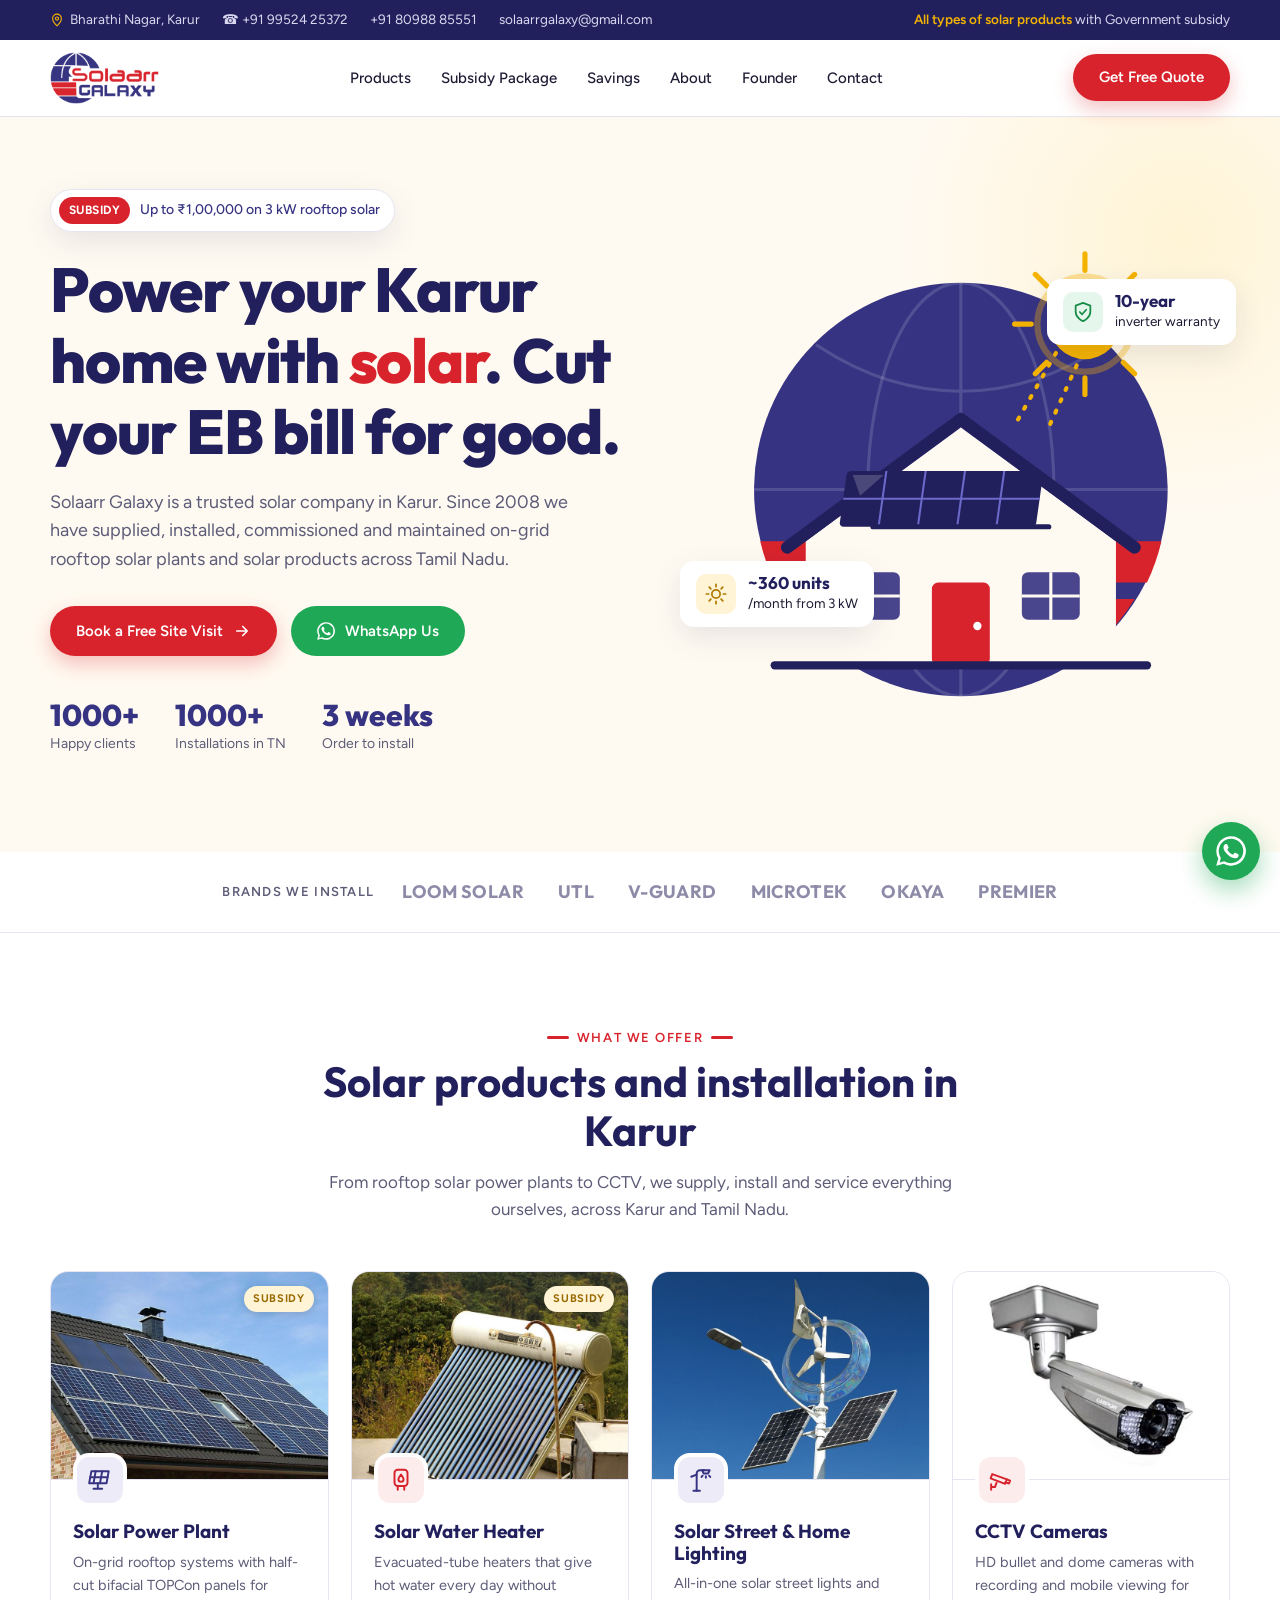
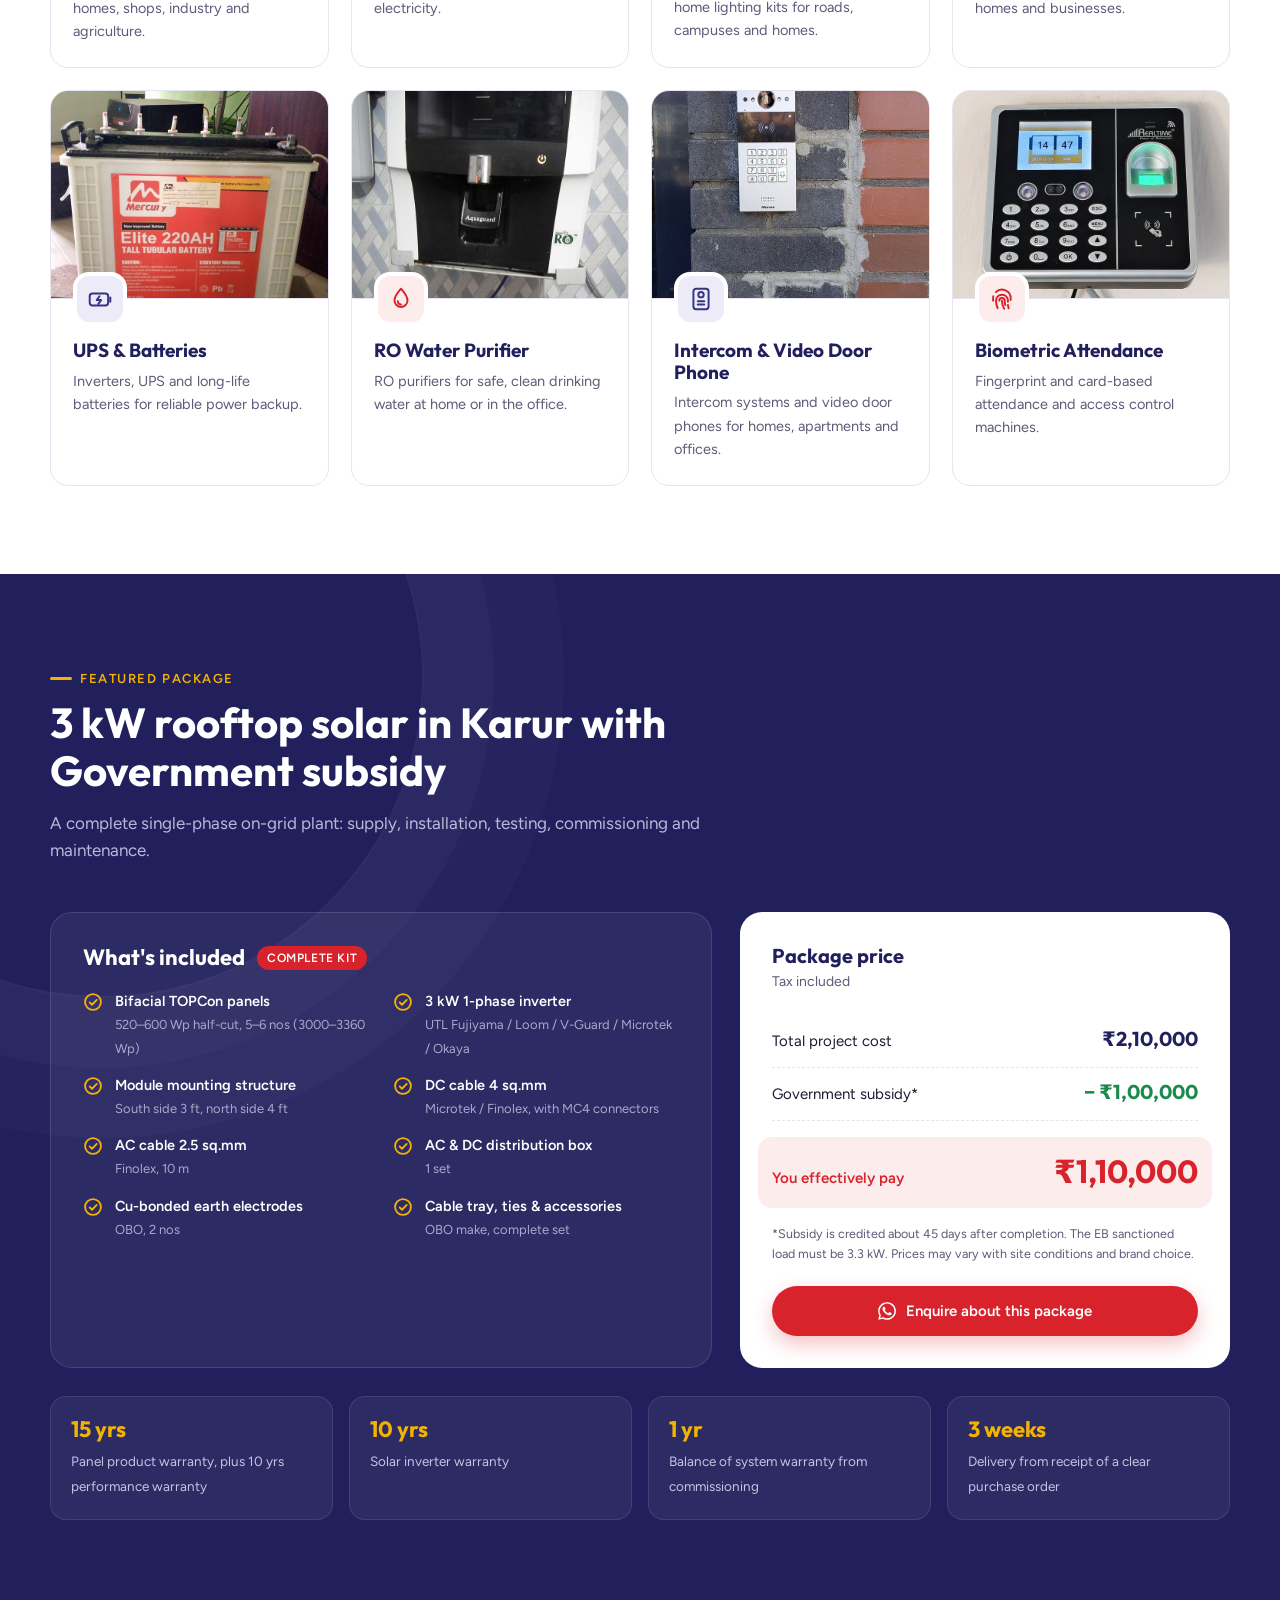
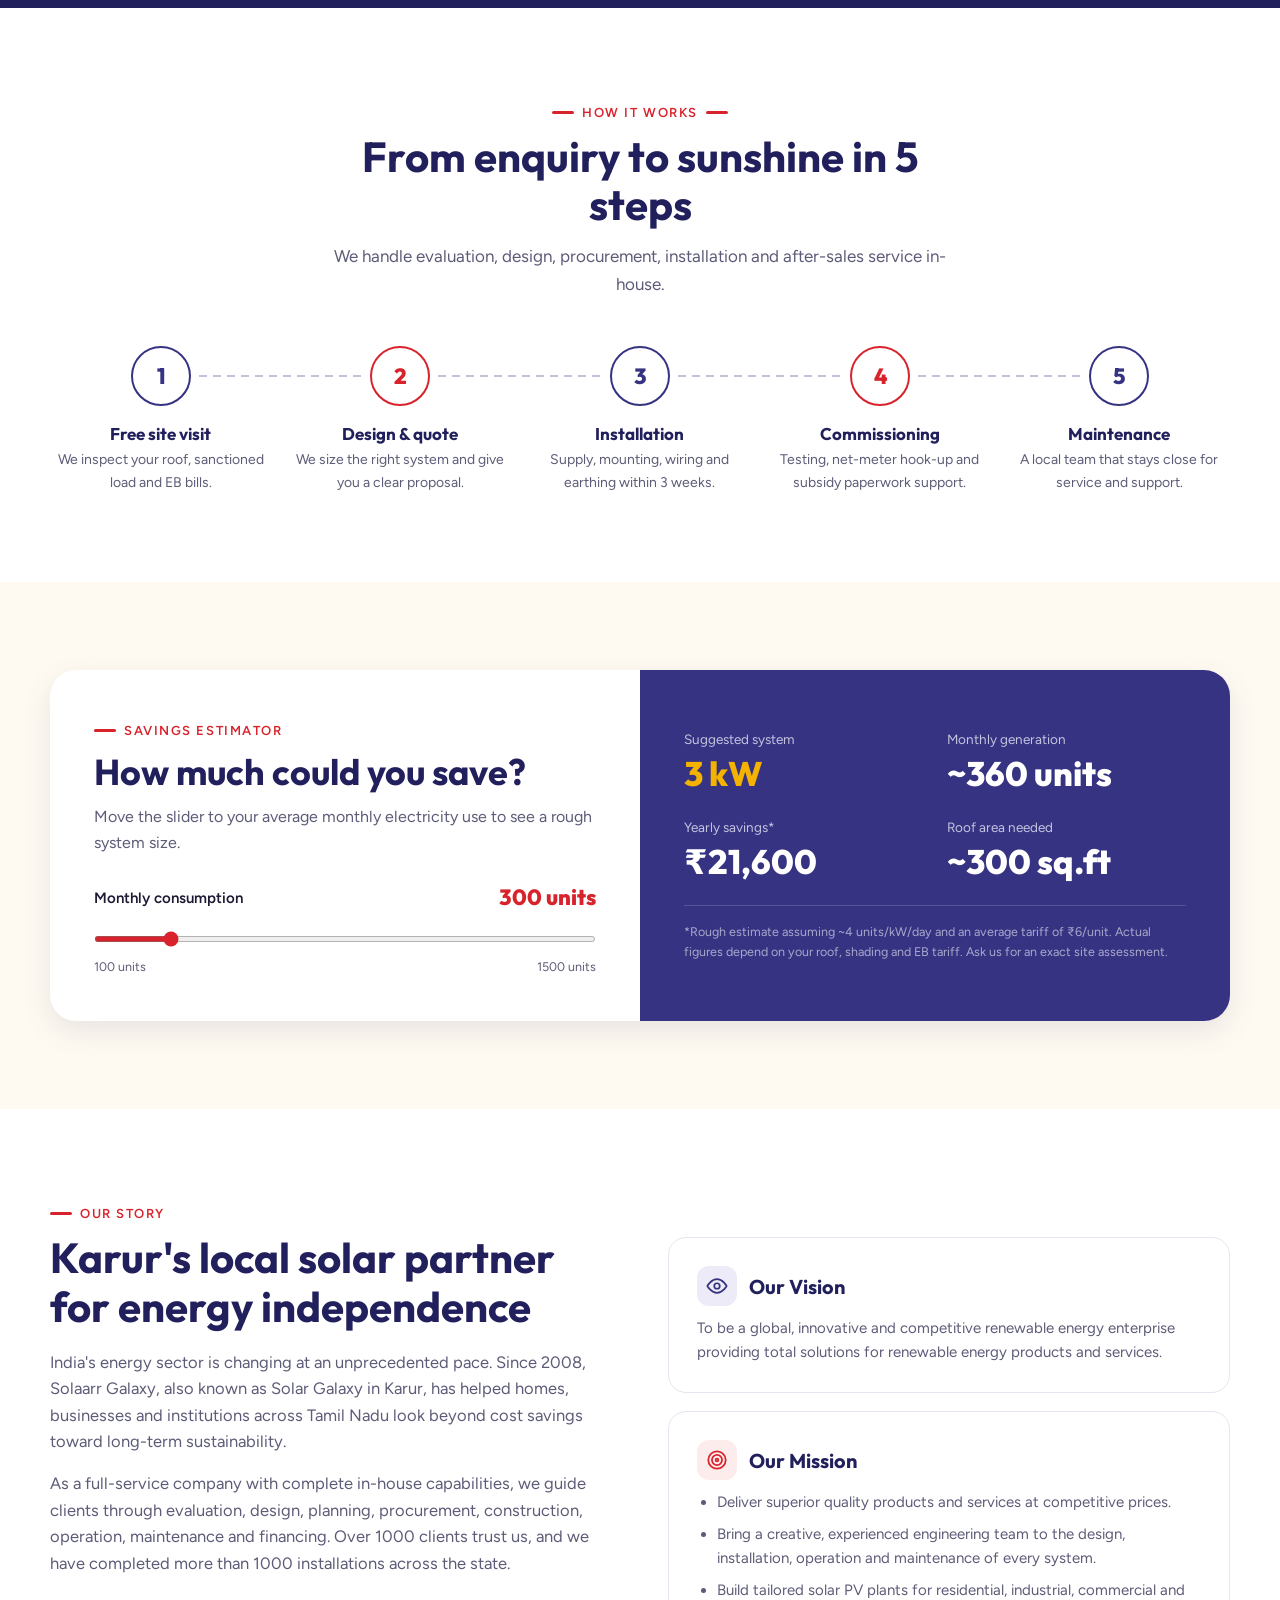
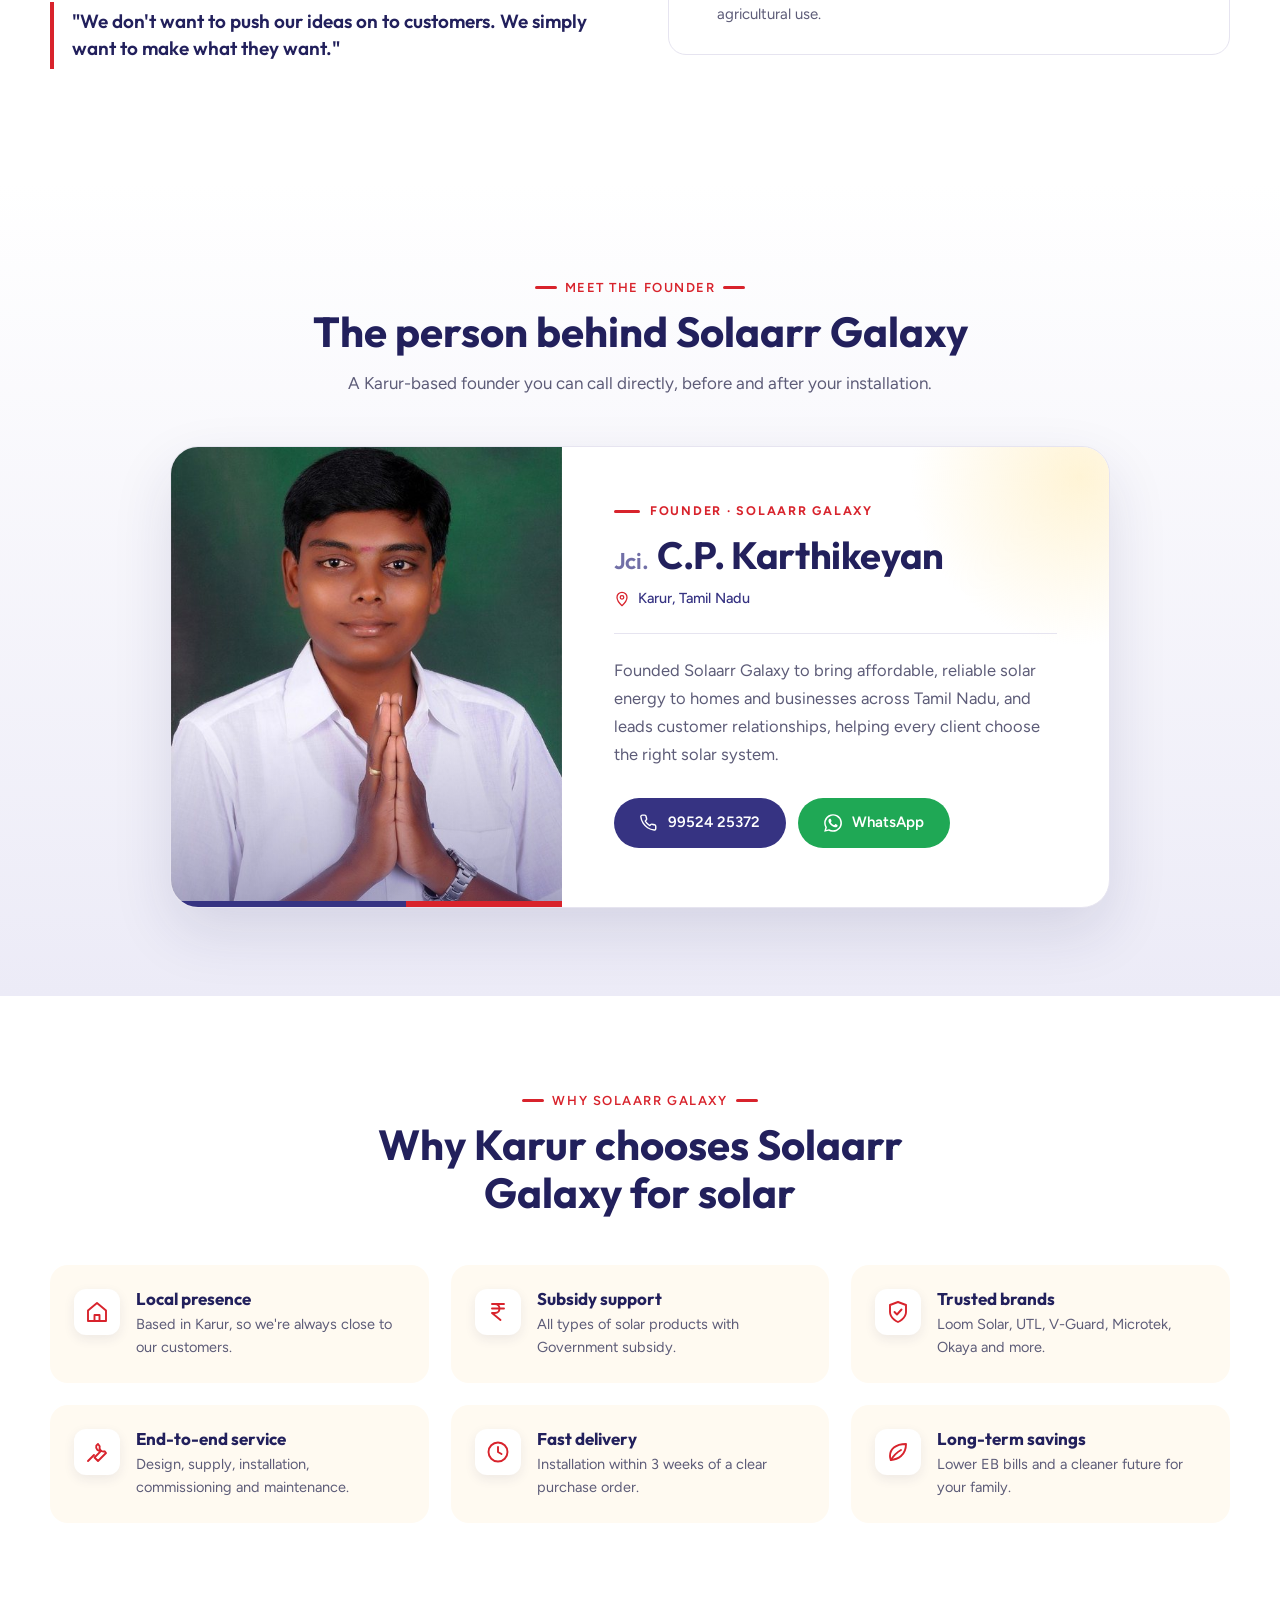
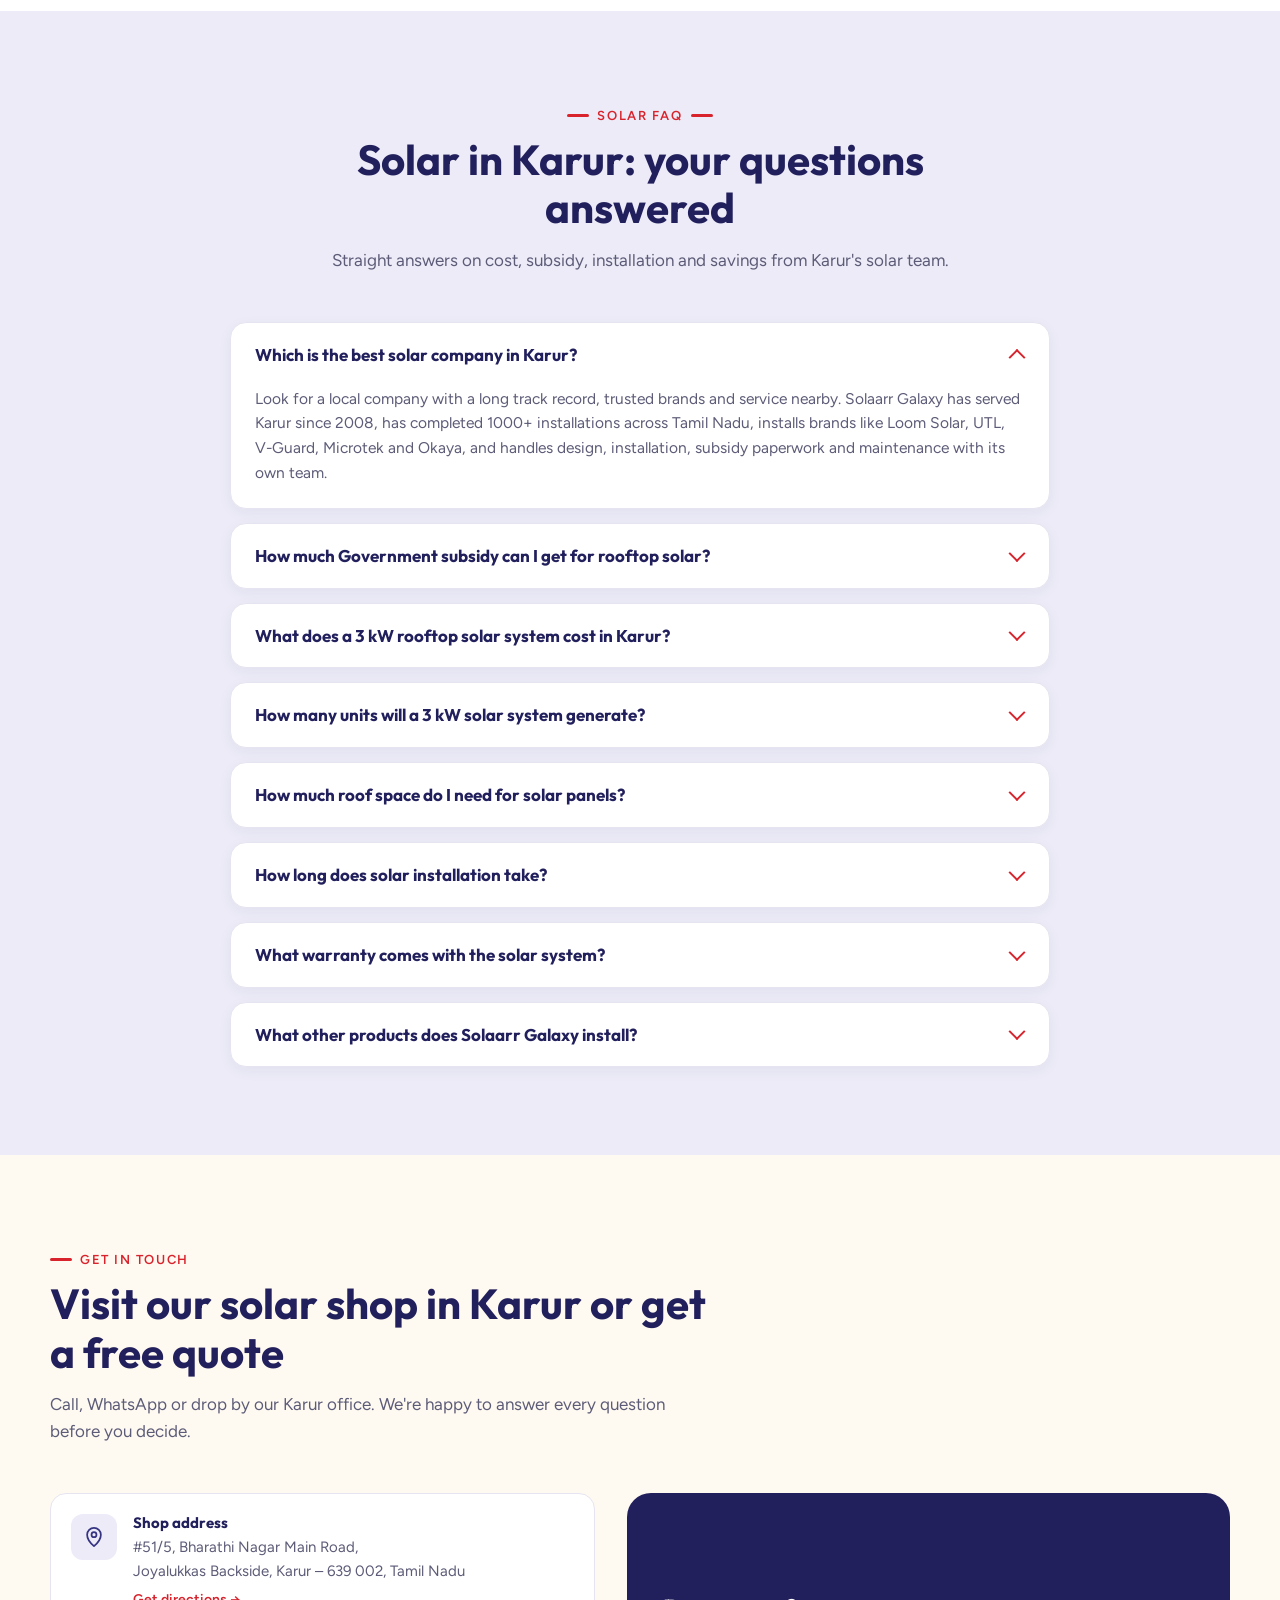
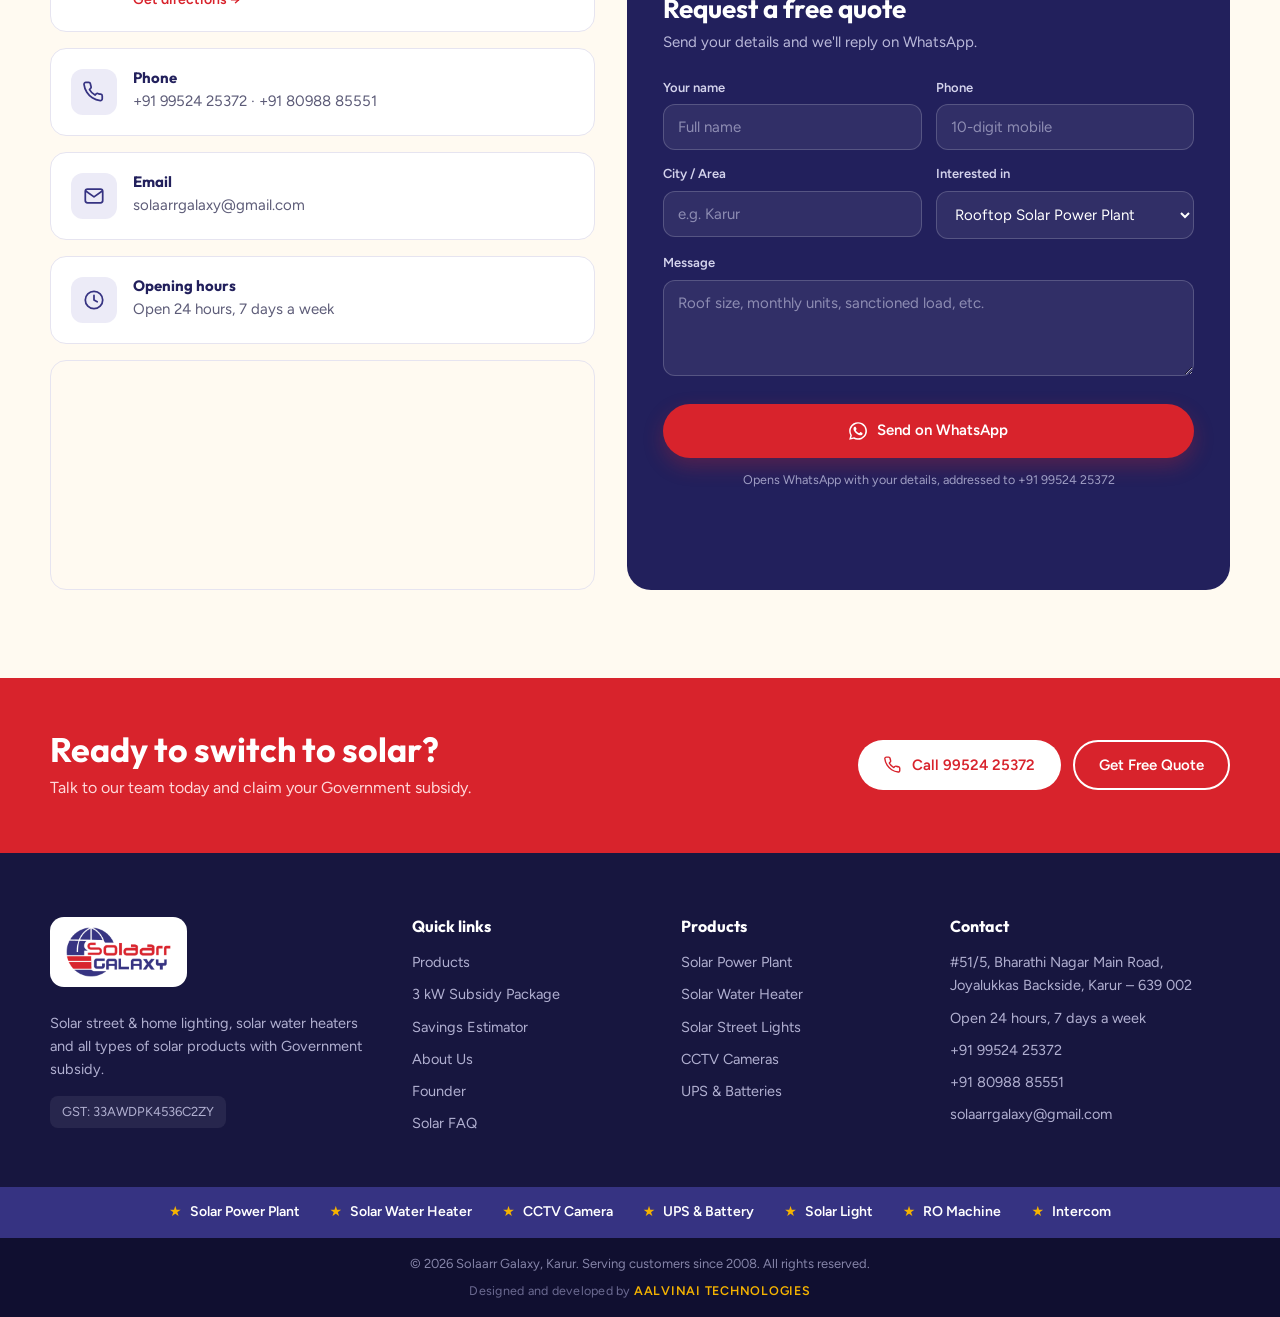
==== commit 67da41ed: "Show Karthikeyan as sole founder and redesign founder card Remove B Sathishkumar from the founders s" ====
--- a/index.html
+++ b/index.html
@@ -93,10 +93,7 @@
         { "@type": "ContactPoint", "telephone": "+91-99524-25372", "url": "https://wa.me/919952425372", "contactType": "sales", "areaServed": "IN", "hoursAvailable": { "@type": "OpeningHoursSpecification", "dayOfWeek": ["Monday", "Tuesday", "Wednesday", "Thursday", "Friday", "Saturday", "Sunday"], "opens": "00:00", "closes": "23:59" } },
         { "@type": "ContactPoint", "telephone": "+91-80988-85551", "contactType": "customer service", "areaServed": "IN" }
       ],
-      "founder": [
-        { "@type": "Person", "name": "B Sathishkumar", "jobTitle": "Co-Founder", "image": "https://solaarrgalaxy.in/assets/sathishkumar.jpg" },
-        { "@type": "Person", "name": "C.P. Karthikeyan", "honorificPrefix": "Jci.", "jobTitle": "Co-Founder", "image": "https://solaarrgalaxy.in/assets/karthikeyan.jpg" }
-      ],
+      "founder": { "@type": "Person", "name": "C.P. Karthikeyan", "honorificPrefix": "Jci.", "jobTitle": "Founder", "image": "https://solaarrgalaxy.in/assets/karthikeyan.jpg" },
       "knowsAbout": ["Rooftop solar power plants", "On-grid solar systems", "Solar subsidy", "Solar water heaters", "Solar street lights", "CCTV cameras", "UPS and inverter batteries", "RO water purifiers", "Video door phones", "Biometric attendance systems"],
       "hasOfferCatalog": {
         "@type": "OfferCatalog",
@@ -259,7 +256,7 @@
         <li><a href="#package">Subsidy Package</a></li>
         <li><a href="#calculator">Savings</a></li>
         <li><a href="#about">About</a></li>
-        <li><a href="#founders">Founders</a></li>
+        <li><a href="#founders">Founder</a></li>
         <li><a href="#contact">Contact</a></li>
       </ul>
     </nav>
@@ -547,32 +544,21 @@
   <section class="founders" id="founders">
     <div class="wrap">
       <div class="section-head center reveal">
-        <span class="eyebrow">Meet the founders</span>
-        <h2>The people behind Solaarr Galaxy</h2>
-        <p>A Karur-based team you can call directly, before and after your installation.</p>
+        <span class="eyebrow">Meet the founder</span>
+        <h2>The person behind Solaarr Galaxy</h2>
+        <p>A Karur-based founder you can call directly, before and after your installation.</p>
       </div>
       <div class="founder-grid">
         <article class="founder reveal">
-          <div class="photo"><img src="assets/sathishkumar.jpg" alt="B Sathishkumar, Co-Founder of Solaarr Galaxy, Karur" width="490" height="674" loading="lazy" decoding="async"></div>
+          <div class="photo"><img src="assets/karthikeyan.jpg" alt="Jci. C.P. Karthikeyan, Founder of Solaarr Galaxy, Karur" width="552" height="828" loading="lazy" decoding="async"></div>
           <div class="info">
-            <span class="role">Co-Founder</span>
-            <h3>B Sathishkumar</h3>
-            <p>Co-founded Solaarr Galaxy to bring affordable, reliable solar energy to homes and businesses across Tamil Nadu.</p>
+            <span class="role">Founder · Solaarr Galaxy</span>
+            <h3><small>Jci.</small> C.P. Karthikeyan</h3>
+            <span class="loc"><svg><use href="#i-pin"/></svg> Karur, Tamil Nadu</span>
+            <p>Founded Solaarr Galaxy to bring affordable, reliable solar energy to homes and businesses across Tamil Nadu, and leads customer relationships, helping every client choose the right solar system.</p>
             <div class="links">
-              <a href="tel:+918098885551"><svg><use href="#i-phone"/></svg> Call</a>
-              <a href="mailto:solaarrgalaxy@gmail.com"><svg><use href="#i-mail"/></svg> Email</a>
-            </div>
-          </div>
-        </article>
-        <article class="founder reveal">
-          <div class="photo"><img src="assets/karthikeyan.jpg" alt="Jci. C.P. Karthikeyan, Co-Founder of Solaarr Galaxy, Karur" width="552" height="828" loading="lazy" decoding="async"></div>
-          <div class="info">
-            <span class="role">Co-Founder</span>
-            <h3>Jci. C.P. Karthikeyan</h3>
-            <p>Co-founded Solaarr Galaxy and leads customer relationships, helping every client choose the right solar system.</p>
-            <div class="links">
-              <a href="tel:+919952425372"><svg><use href="#i-phone"/></svg> 99524 25372</a>
-              <a class="wa" href="https://wa.me/919952425372" target="_blank" rel="noopener"><svg><use href="#i-wa"/></svg> WhatsApp</a>
+              <a class="btn btn-navy" href="tel:+919952425372"><svg><use href="#i-phone"/></svg> 99524 25372</a>
+              <a class="btn btn-wa" href="https://wa.me/919952425372" target="_blank" rel="noopener"><svg><use href="#i-wa"/></svg> WhatsApp</a>
             </div>
           </div>
         </article>
@@ -717,7 +703,7 @@
         <li><a href="#package">3 kW Subsidy Package</a></li>
         <li><a href="#calculator">Savings Estimator</a></li>
         <li><a href="#about">About Us</a></li>
-        <li><a href="#founders">Founders</a></li>
+        <li><a href="#founders">Founder</a></li>
         <li><a href="#faq">Solar FAQ</a></li>
       </ul>
     </div>
--- a/css/style.css
+++ b/css/style.css
@@ -213,20 +213,23 @@
 
 /* Founders */
 .founders { background: linear-gradient(180deg, #fff 0%, var(--navy-soft) 100%); }
-.founder-grid { display: grid; grid-template-columns: repeat(2, minmax(0, 400px)); gap: 32px; justify-content: center; }
-.founder { background: #fff; border-radius: 24px; overflow: hidden; box-shadow: var(--shadow); transition: transform .3s; }
-.founder:hover { transform: translateY(-6px); }
-.founder .photo { aspect-ratio: 4 / 4.2; overflow: hidden; position: relative; }
-.founder .photo img { width: 100%; height: 100%; object-fit: cover; object-position: center 18%; }
-.founder .photo::after { content: ""; position: absolute; inset: auto 0 0 0; height: 6px; background: linear-gradient(90deg, var(--navy) 60%, var(--red) 60%); }
-.founder .info { padding: 24px 26px 28px; }
-.founder .role { font-size: 12.5px; font-weight: 700; color: var(--red); text-transform: uppercase; letter-spacing: .1em; }
-.founder h3 { font-size: 24px; margin: 6px 0 10px; }
-.founder p { color: var(--muted); font-size: 14.5px; margin-bottom: 18px; }
-.founder .links { display: flex; gap: 10px; flex-wrap: wrap; }
-.founder .links a { display: inline-flex; align-items: center; gap: 8px; font-size: 14px; font-weight: 600; padding: 9px 14px; border-radius: 999px; background: var(--navy-soft); color: var(--navy); }
-.founder .links a svg { width: 16px; height: 16px; }
-.founder .links a.wa { background: #e5f6ec; color: #178c46; }
+.founder-grid { display: grid; grid-template-columns: minmax(0, 940px); justify-content: center; }
+.founder { display: grid; grid-template-columns: minmax(0, 5fr) minmax(0, 7fr); background: #fff; border: 1px solid var(--line); border-radius: 28px; overflow: hidden; box-shadow: 0 24px 60px rgba(34, 32, 92, .12); }
+.founder .photo { position: relative; min-height: 460px; background: var(--navy-deep); overflow: hidden; }
+.founder .photo img { position: absolute; inset: 0; width: 100%; height: 100%; object-fit: cover; object-position: center 18%; }
+.founder .photo::before { content: ""; position: absolute; inset: 0; z-index: 1; background: linear-gradient(180deg, rgba(34, 32, 92, 0) 60%, rgba(34, 32, 92, .35) 100%); }
+.founder .photo::after { content: ""; position: absolute; inset: auto 0 0 0; z-index: 1; height: 6px; background: linear-gradient(90deg, var(--navy) 60%, var(--red) 60%); }
+.founder .info { position: relative; display: flex; flex-direction: column; justify-content: center; padding: 48px 52px; overflow: hidden; }
+.founder .info::before { content: ""; position: absolute; right: -140px; top: -140px; width: 340px; height: 340px; border-radius: 50%; background: radial-gradient(circle, var(--sun-soft) 0%, rgba(255, 244, 214, 0) 70%); pointer-events: none; }
+.founder .info > * { position: relative; }
+.founder .role { display: inline-flex; align-items: center; gap: 10px; font: 700 12.5px/1 var(--font-body); color: var(--red); text-transform: uppercase; letter-spacing: .14em; }
+.founder .role::before { content: ""; width: 26px; height: 3px; border-radius: 3px; background: var(--red); }
+.founder h3 { font-size: clamp(28px, 3.2vw, 38px); font-weight: 700; letter-spacing: -.01em; margin: 16px 0 10px; }
+.founder h3 small { font-size: .6em; font-weight: 600; color: var(--navy); opacity: .7; margin-right: 2px; }
+.founder .loc { display: inline-flex; align-items: center; gap: 8px; font-size: 14.5px; font-weight: 500; color: var(--navy); }
+.founder .loc svg { width: 16px; height: 16px; color: var(--red); flex: none; }
+.founder p { color: var(--muted); font-size: 16.5px; line-height: 1.7; max-width: 48ch; margin: 22px 0 30px; padding-top: 22px; border-top: 1px solid var(--line); }
+.founder .links { display: flex; gap: 12px; flex-wrap: wrap; }
 
 /* Why */
 .why-grid { display: grid; grid-template-columns: repeat(3, 1fr); gap: 22px; }
@@ -356,7 +359,12 @@
   .steps.play .step::after { animation-name: drawY; }
   .step .num { margin: 0; }
   .why-grid, .products-grid { grid-template-columns: 1fr 1fr; }
-  .founder-grid { grid-template-columns: minmax(0, 420px); }
+  .founder-grid { grid-template-columns: minmax(0, 460px); }
+  .founder { grid-template-columns: 1fr; border-radius: 24px; }
+  .founder .photo { min-height: 0; aspect-ratio: 4 / 4.2; }
+  .founder .info { padding: 30px 28px 32px; }
+  .founder p { font-size: 15.5px; margin: 18px 0 24px; padding-top: 18px; }
+  .founder .links .btn { flex: 1 1 auto; }
 }
 @media (max-width: 640px) {
   section { padding: 64px 0; }
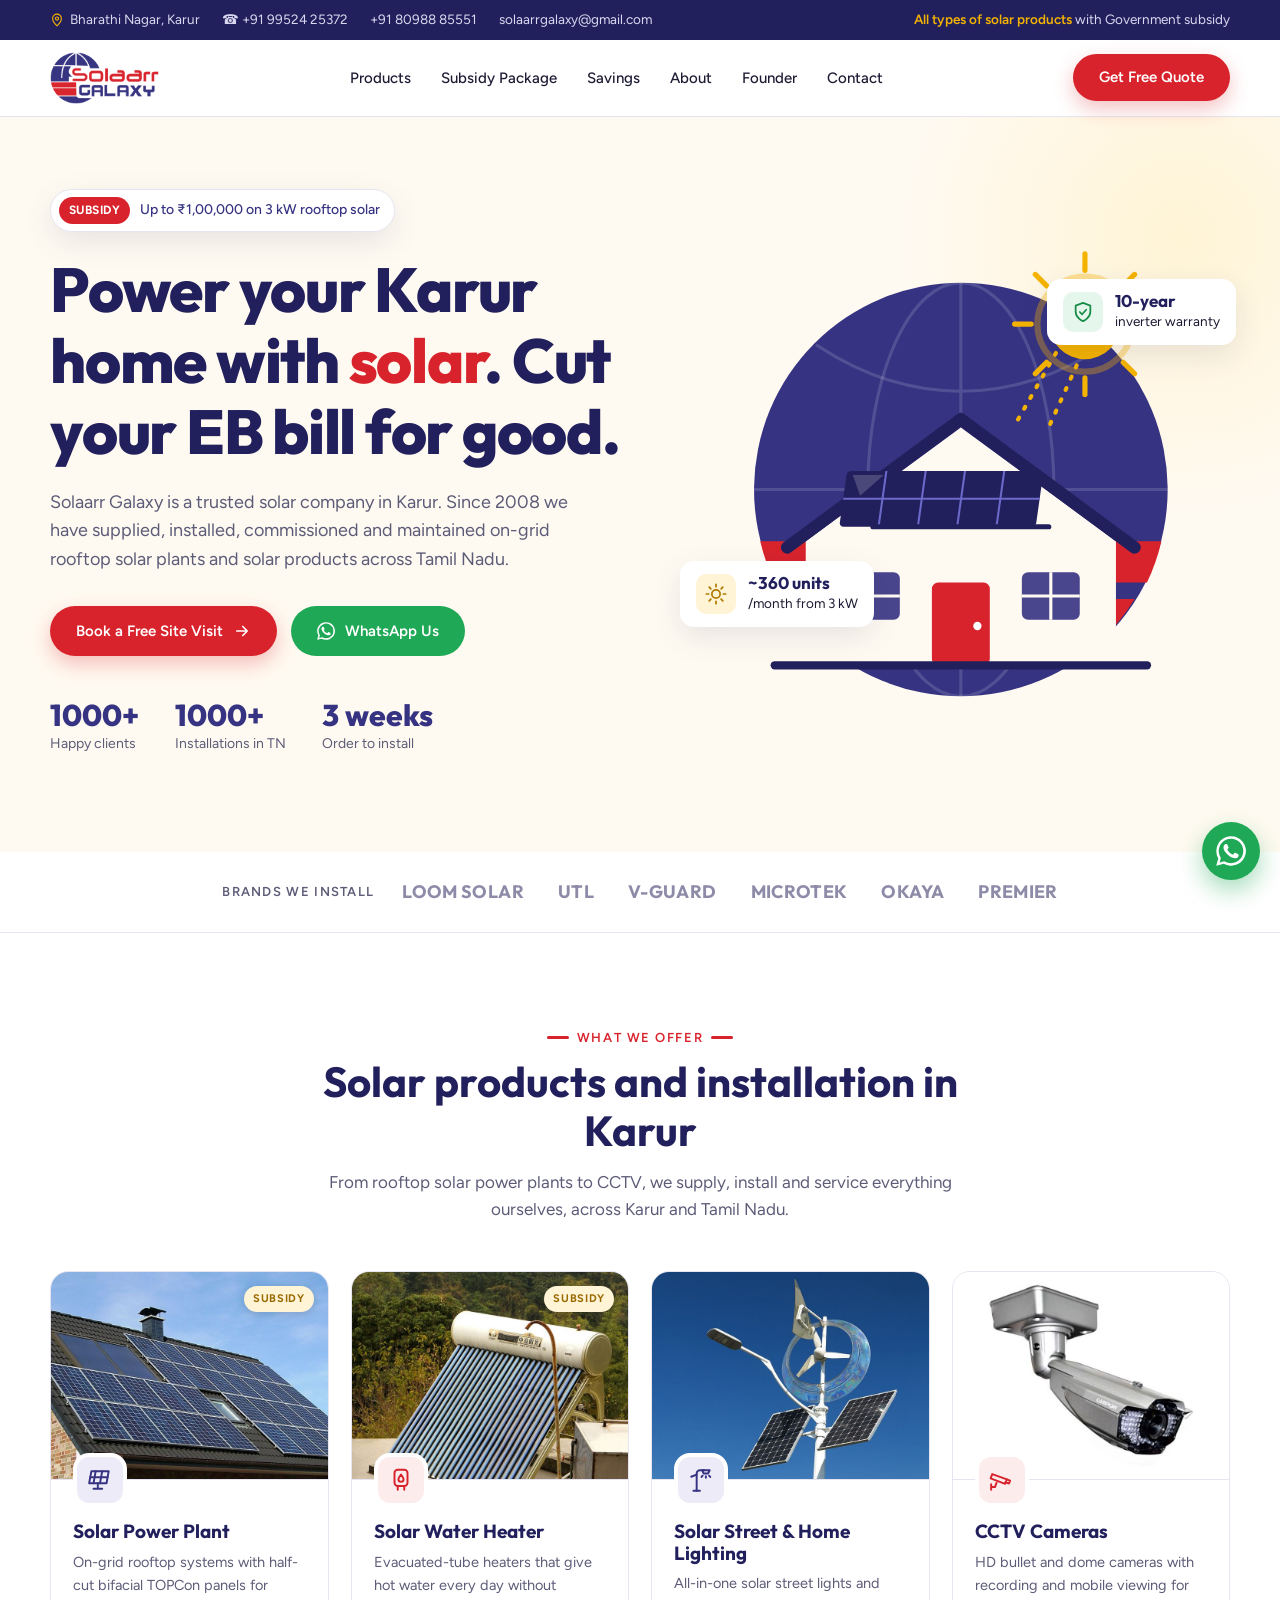
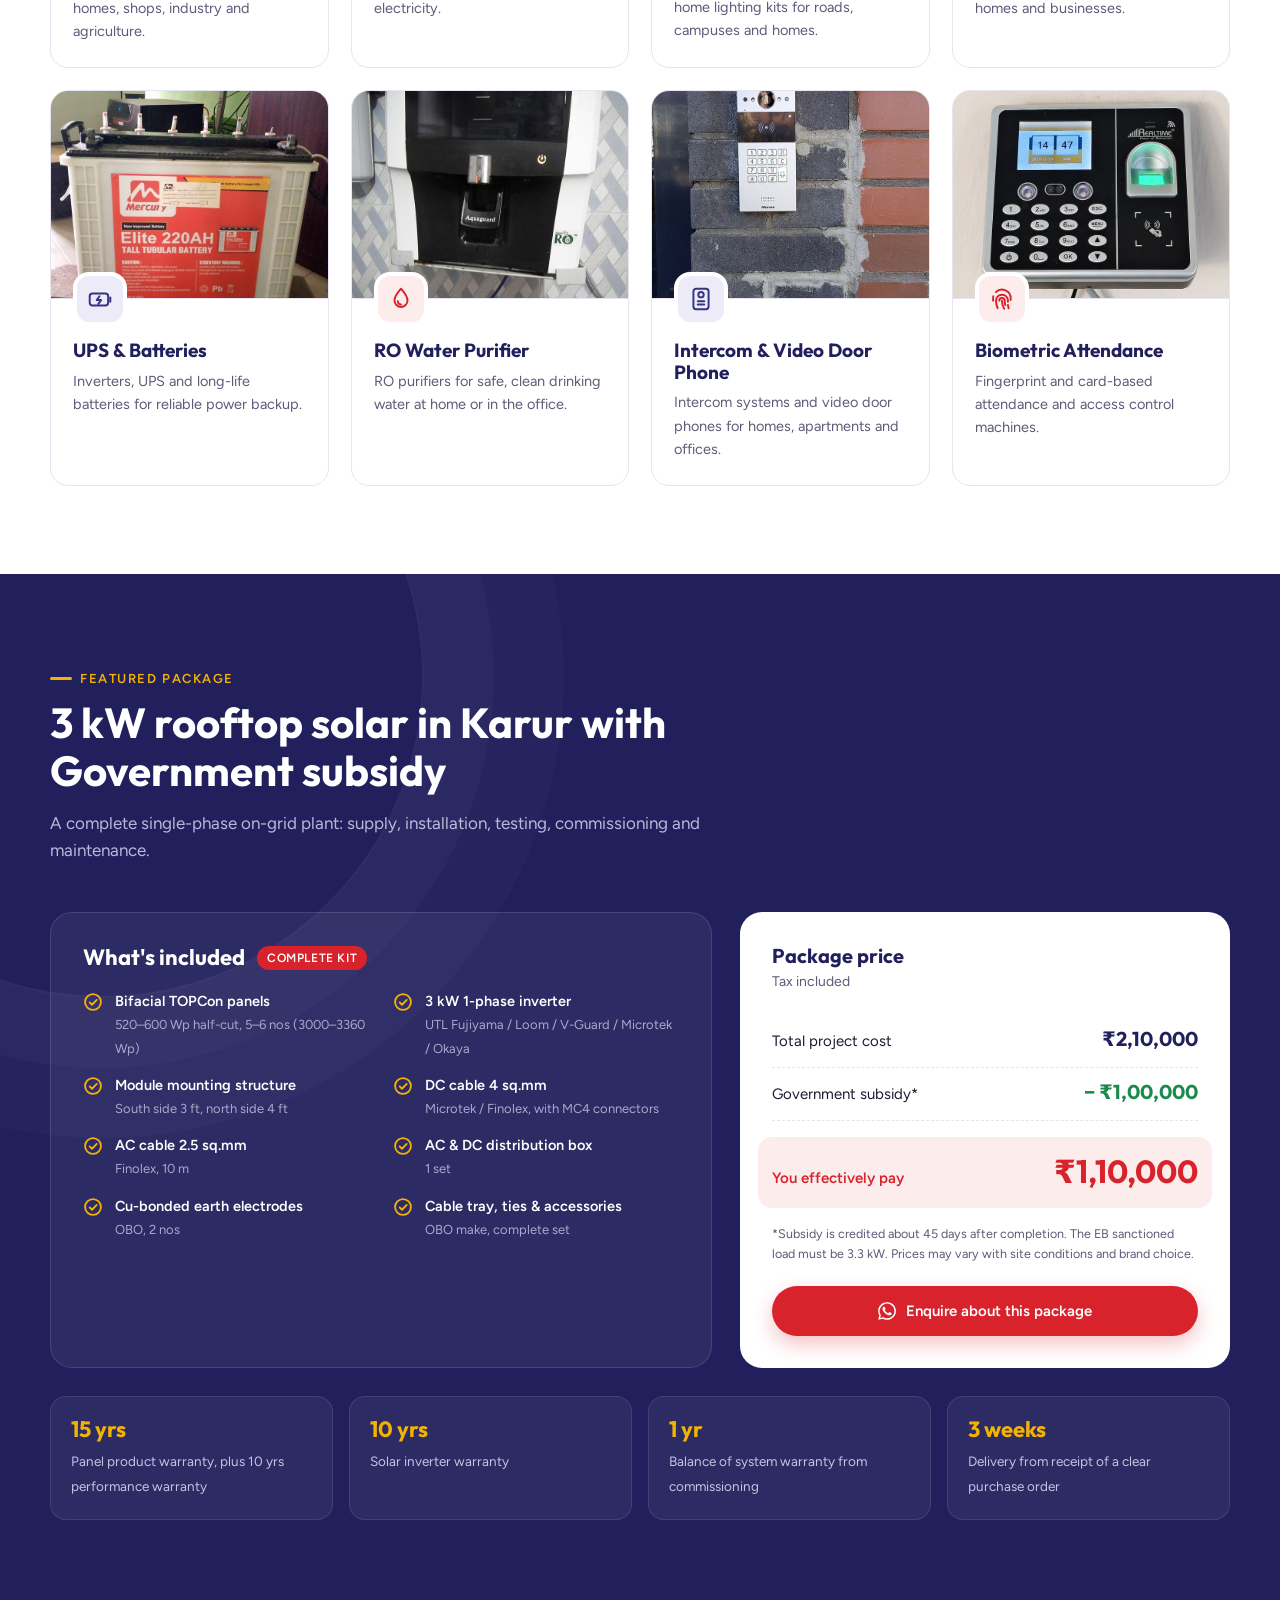
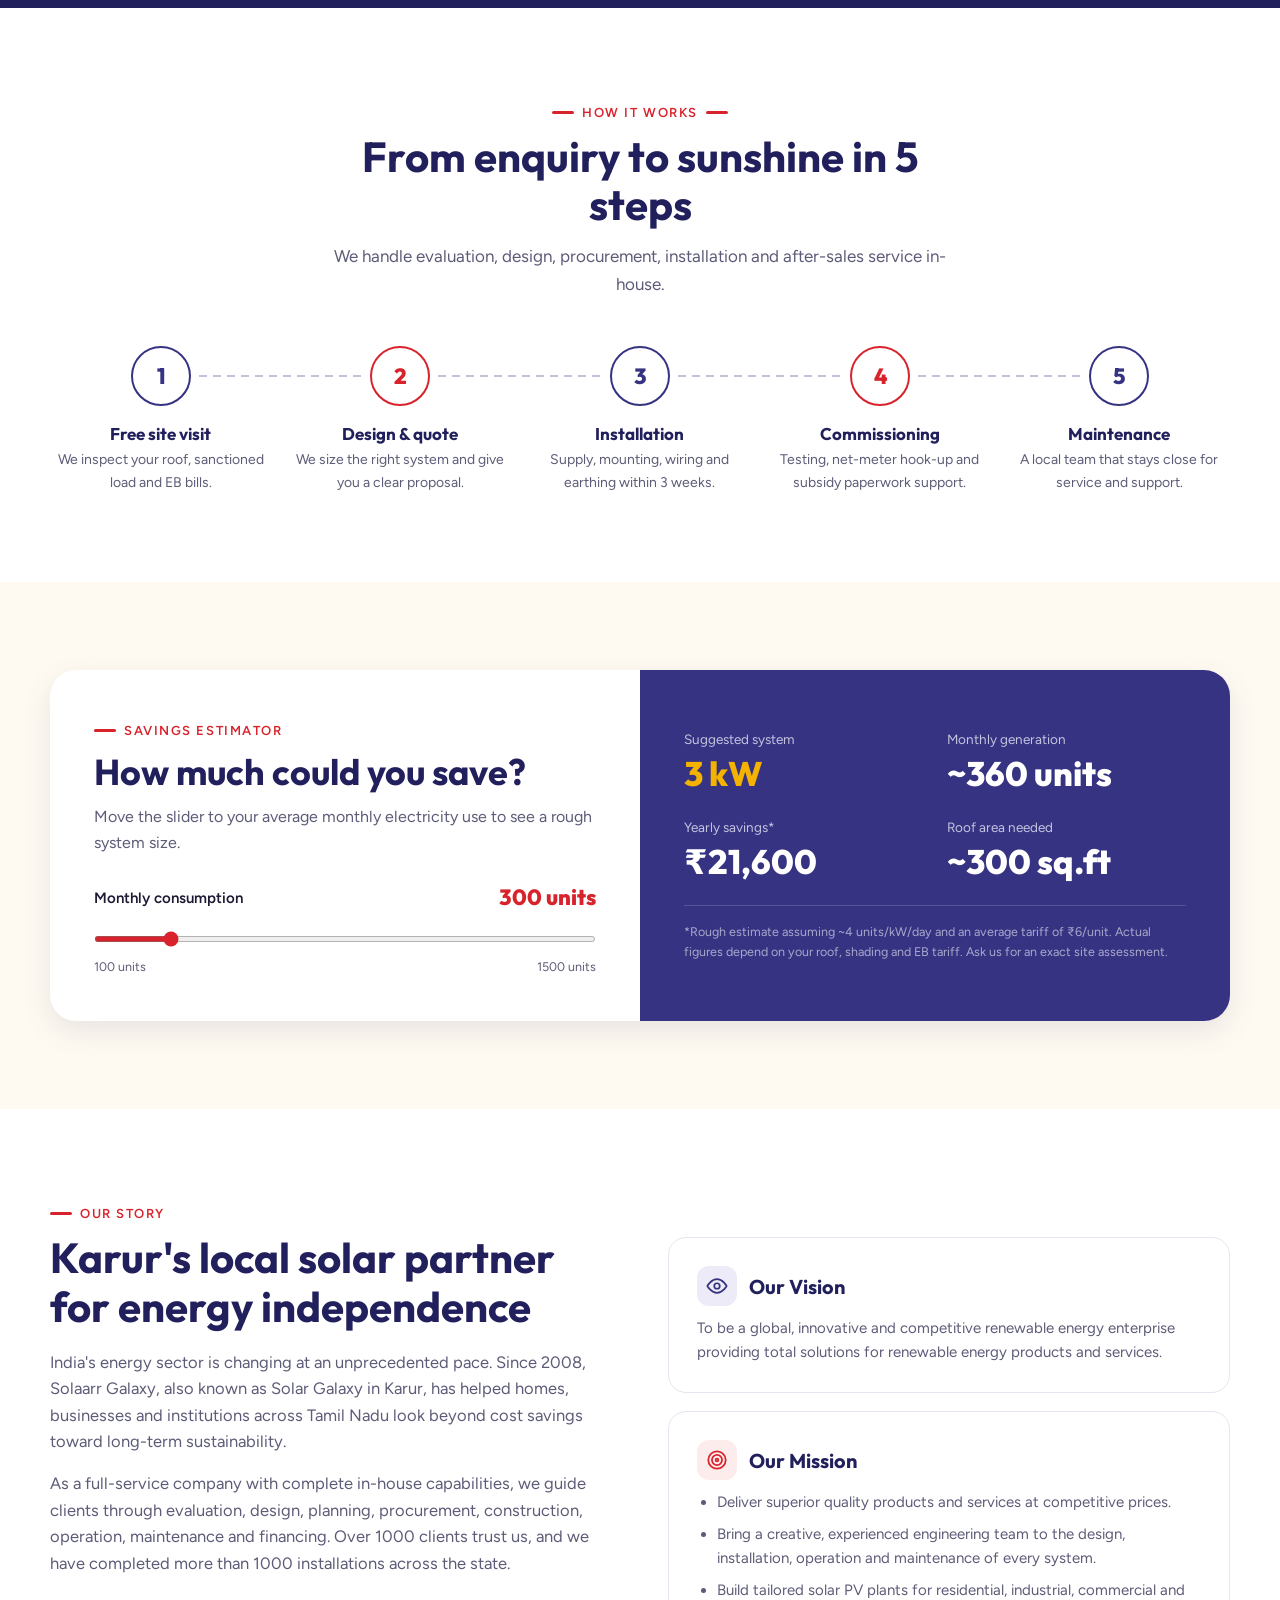
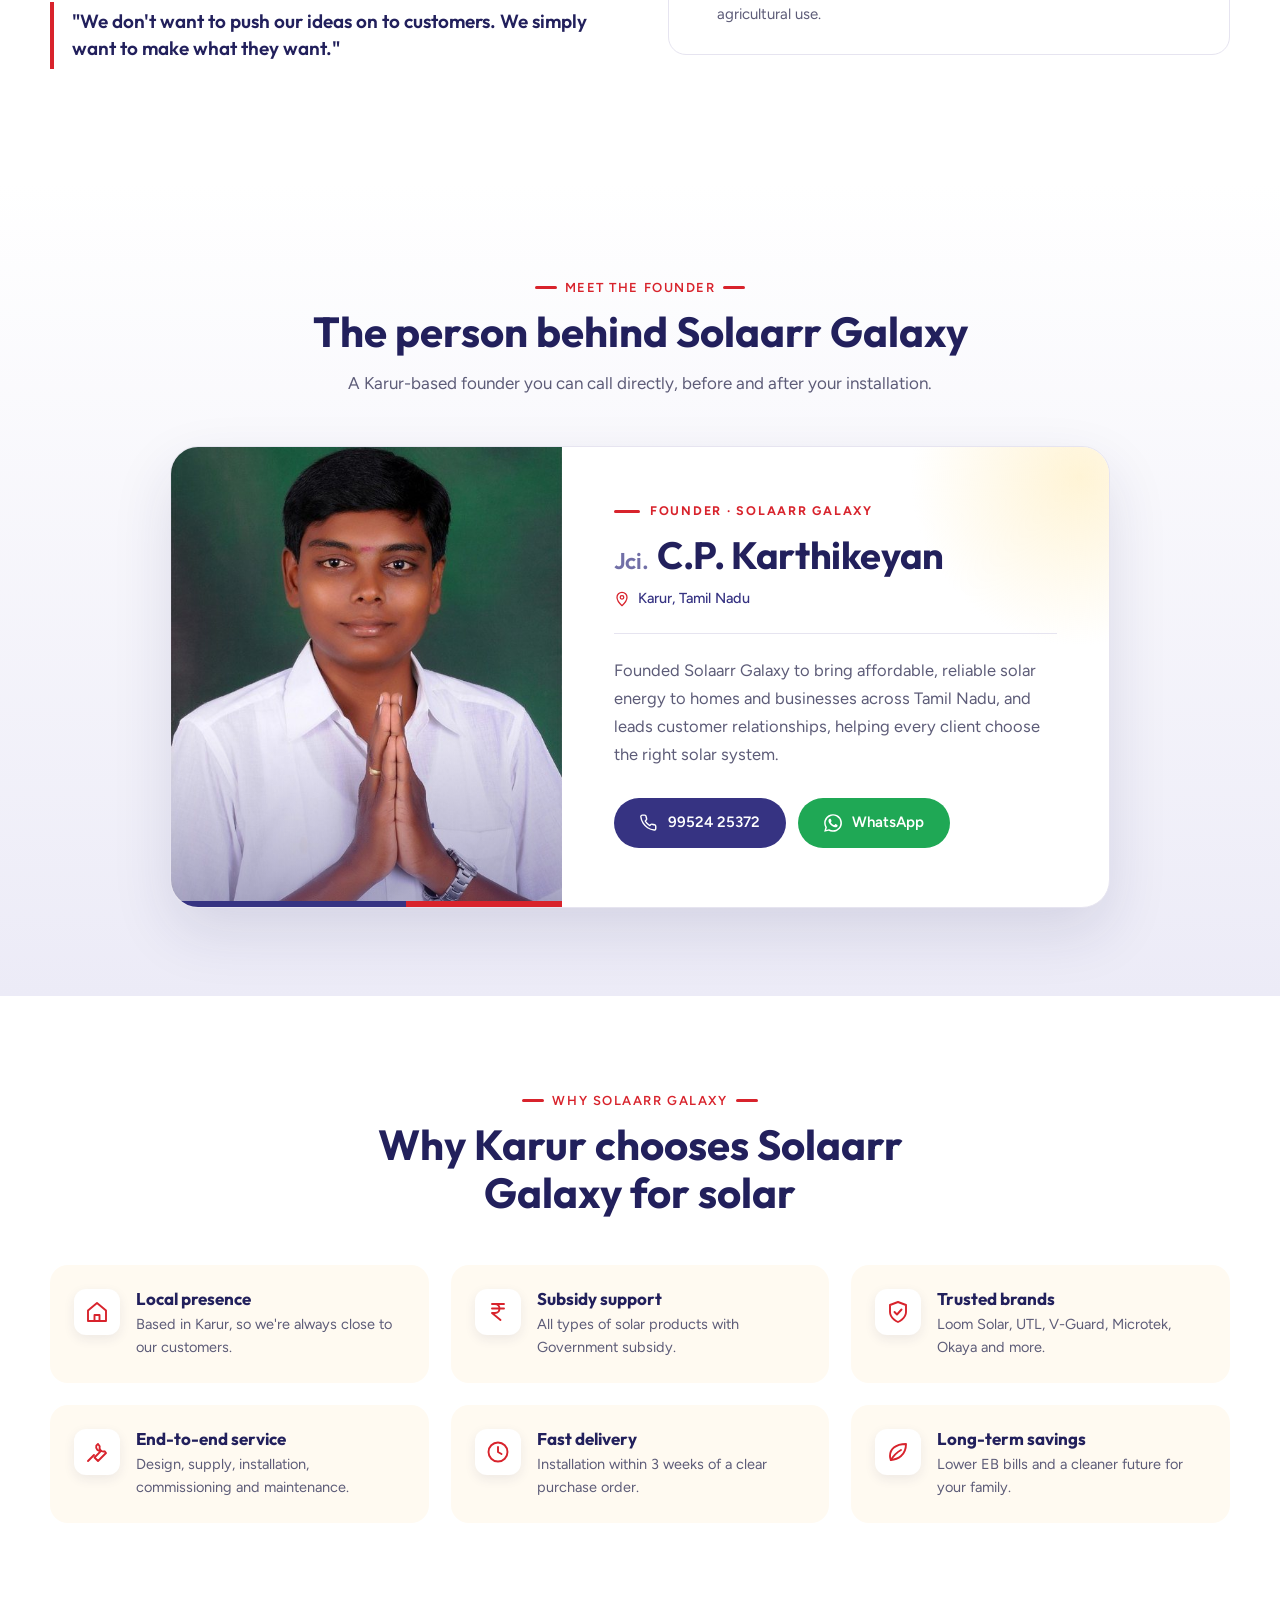
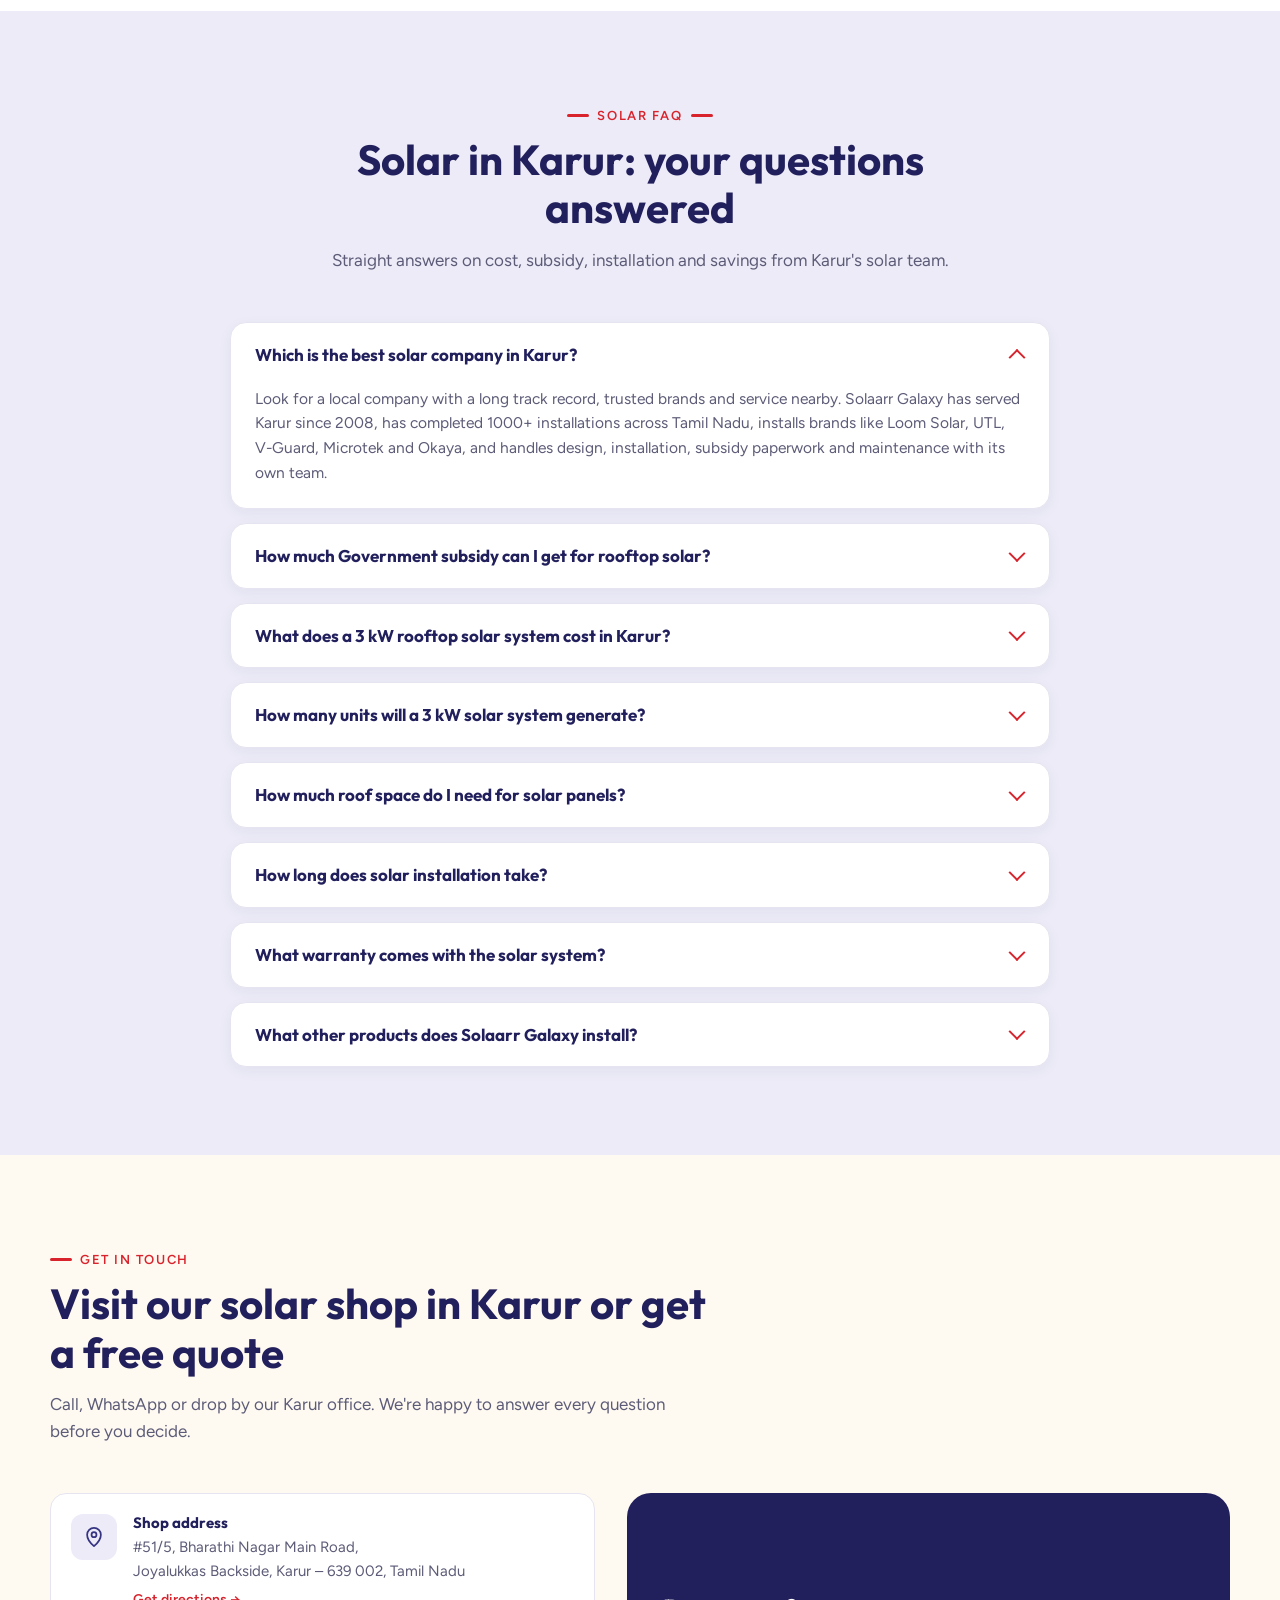
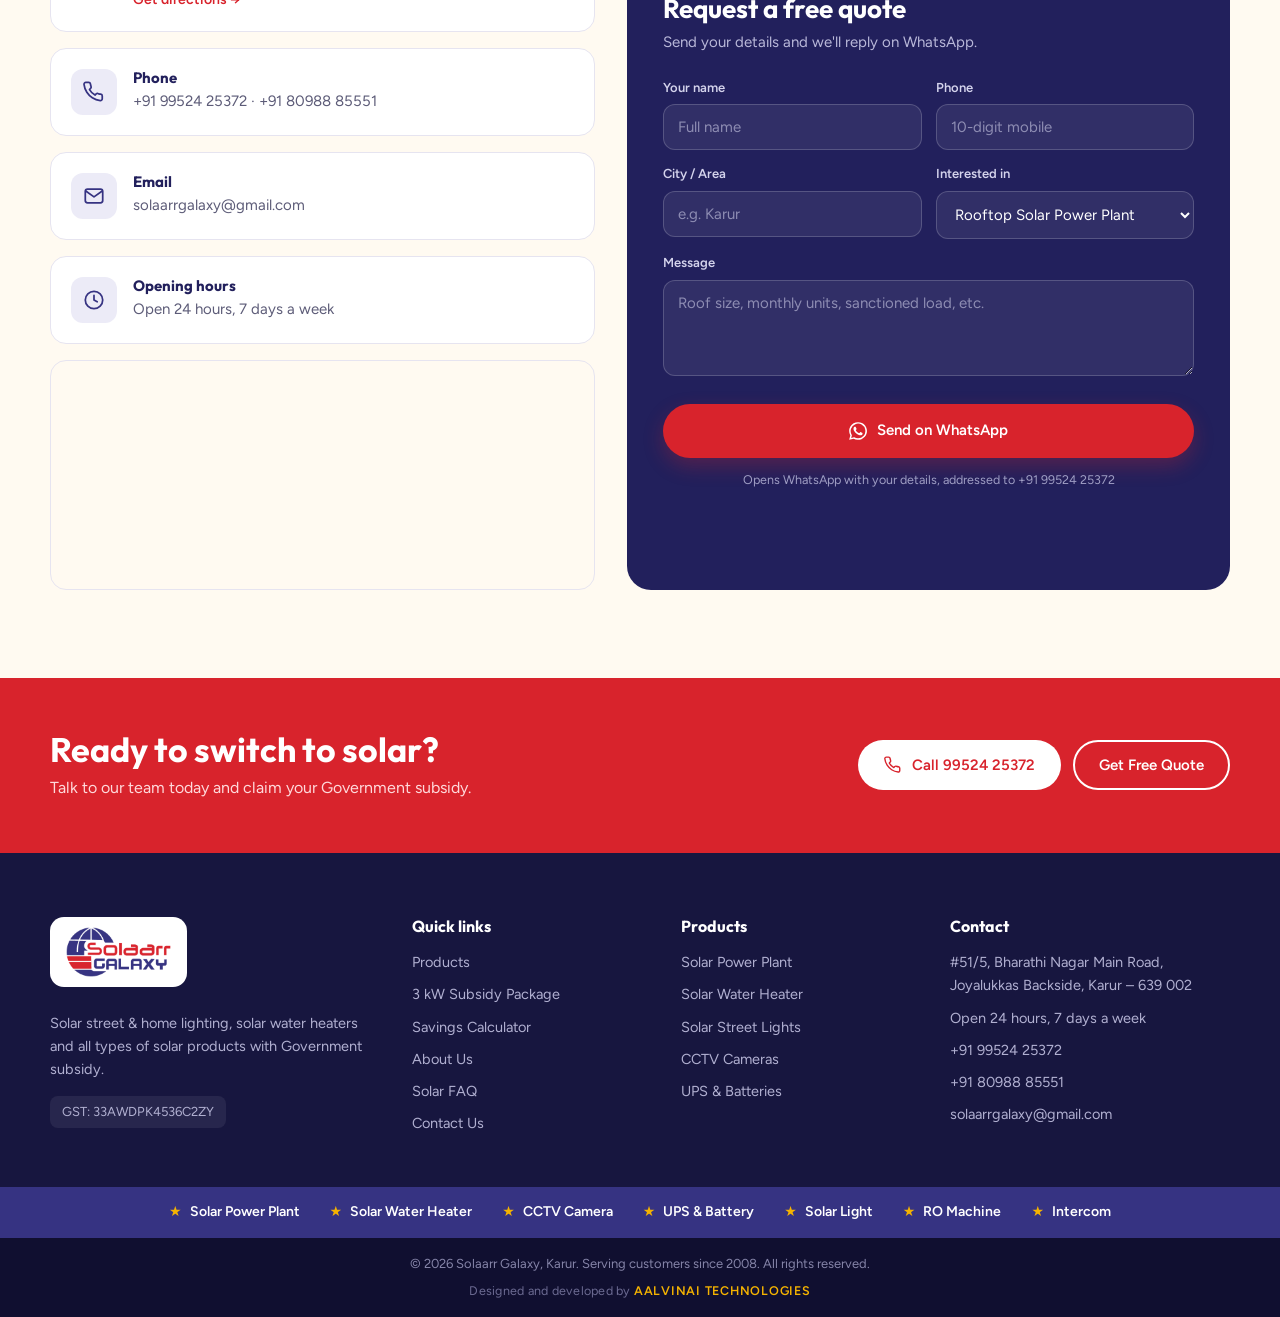
==== commit b599c9ee: "Add sub pages so Google can show sitelinks Split the main sections into their own pages, each with a" ====
--- a/index.html
+++ b/index.html
@@ -32,7 +32,7 @@
 <link rel="preconnect" href="https://fonts.googleapis.com">
 <link rel="preconnect" href="https://fonts.gstatic.com" crossorigin>
 <link href="https://fonts.googleapis.com/css2?family=Outfit:wght@500;600;700;800&family=Figtree:wght@400;500;600;700&display=swap" rel="stylesheet">
-<link rel="stylesheet" href="css/style.css">
+<link rel="stylesheet" href="css/style.css?v=20261101">
 <script>
   // Show the page loader until js/script.js hides it; hide it anyway after 8s as a fallback
   document.documentElement.classList.add('is-loading');
@@ -249,19 +249,19 @@
 
 <header>
   <div class="wrap">
-    <a href="#top" class="brand" aria-label="Solaarr Galaxy home"><img src="assets/logo-sm.png" width="320" height="152" alt="Solaarr Galaxy, solar company in Karur"></a>
+    <a href="/" class="brand" aria-label="Solaarr Galaxy home"><img src="assets/logo-sm.png" width="320" height="152" alt="Solaarr Galaxy, solar company in Karur"></a>
     <nav id="nav">
       <ul>
-        <li><a href="#products">Products</a></li>
-        <li><a href="#package">Subsidy Package</a></li>
-        <li><a href="#calculator">Savings</a></li>
-        <li><a href="#about">About</a></li>
-        <li><a href="#founders">Founder</a></li>
-        <li><a href="#contact">Contact</a></li>
+        <li><a href="/solar-products/">Products</a></li>
+        <li><a href="/solar-subsidy/">Subsidy Package</a></li>
+        <li><a href="/solar-savings-calculator/">Savings</a></li>
+        <li><a href="/about/">About</a></li>
+        <li><a href="/about/#founders">Founder</a></li>
+        <li><a href="/contact/">Contact</a></li>
       </ul>
     </nav>
     <div class="header-cta">
-      <a href="#contact" class="btn btn-red">Get Free Quote</a>
+      <a href="/contact/" class="btn btn-red">Get Free Quote</a>
       <button class="menu-btn" id="menuBtn" aria-label="Open menu" aria-expanded="false">
         <svg viewBox="0 0 24 24" fill="none" stroke="currentColor" stroke-width="2" stroke-linecap="round"><path d="M4 7h16M4 12h16M4 17h16"/></svg>
       </button>
@@ -692,29 +692,29 @@
 <footer>
   <div class="wrap foot-grid">
     <div>
-      <a href="#top" class="foot-logo"><img src="assets/logo-sm.png" width="320" height="152" alt="Solaarr Galaxy" loading="lazy"></a>
+      <a href="/" class="foot-logo"><img src="assets/logo-sm.png" width="320" height="152" alt="Solaarr Galaxy" loading="lazy"></a>
       <p>Solar street &amp; home lighting, solar water heaters and all types of solar products with Government subsidy.</p>
       <span class="gst">GST: 33AWDPK4536C2ZY</span>
     </div>
     <div>
       <h4>Quick links</h4>
       <ul>
-        <li><a href="#products">Products</a></li>
-        <li><a href="#package">3 kW Subsidy Package</a></li>
-        <li><a href="#calculator">Savings Estimator</a></li>
-        <li><a href="#about">About Us</a></li>
-        <li><a href="#founders">Founder</a></li>
-        <li><a href="#faq">Solar FAQ</a></li>
+        <li><a href="/solar-products/">Products</a></li>
+        <li><a href="/solar-subsidy/">3 kW Subsidy Package</a></li>
+        <li><a href="/solar-savings-calculator/">Savings Calculator</a></li>
+        <li><a href="/about/">About Us</a></li>
+        <li><a href="/faq/">Solar FAQ</a></li>
+        <li><a href="/contact/">Contact Us</a></li>
       </ul>
     </div>
     <div>
       <h4>Products</h4>
       <ul>
-        <li><a href="#products">Solar Power Plant</a></li>
-        <li><a href="#products">Solar Water Heater</a></li>
-        <li><a href="#products">Solar Street Lights</a></li>
-        <li><a href="#products">CCTV Cameras</a></li>
-        <li><a href="#products">UPS &amp; Batteries</a></li>
+        <li><a href="/solar-products/">Solar Power Plant</a></li>
+        <li><a href="/solar-products/">Solar Water Heater</a></li>
+        <li><a href="/solar-products/">Solar Street Lights</a></li>
+        <li><a href="/solar-products/">CCTV Cameras</a></li>
+        <li><a href="/solar-products/">UPS &amp; Batteries</a></li>
       </ul>
     </div>
     <div>
@@ -744,6 +744,6 @@
 
 <a class="wa-float" href="https://wa.me/919952425372?text=Hi%20Solaarr%20Galaxy%21" target="_blank" rel="noopener" aria-label="Chat on WhatsApp"><svg><use href="#i-wa"/></svg></a>
 
-<script src="js/script.js"></script>
+<script src="js/script.js?v=20261101"></script>
 </body>
 </html>
--- a/css/style.css
+++ b/css/style.css
@@ -277,6 +277,19 @@
 form.enquiry .btn { width: 100%; margin-top: 20px; padding: 16px; }
 form.enquiry small { display: block; text-align: center; color: #9f9ec4; margin-top: 12px; font-size: 12.5px; }
 
+/* Sub-page header: breadcrumb, title and intro */
+.page-hero { background: var(--cream); position: relative; overflow: hidden; padding: 52px 0 60px; border-bottom: 1px solid var(--line); }
+.page-hero::before { content: ""; position: absolute; right: -160px; top: -200px; width: 540px; height: 540px; border-radius: 50%; background: radial-gradient(circle, var(--sun-soft) 0%, rgba(255,244,214,0) 70%); }
+.page-hero .wrap { position: relative; }
+.crumbs { display: flex; flex-wrap: wrap; gap: 8px; list-style: none; font-size: 14px; color: var(--muted); margin-bottom: 26px; }
+.crumbs li + li::before { content: "/"; margin-right: 8px; color: #b9b7cf; }
+.crumbs a { color: var(--navy); font-weight: 600; }
+.crumbs a:hover { color: var(--red); }
+.page-hero h1 { font-size: clamp(32px, 4.6vw, 52px); font-weight: 800; letter-spacing: -.02em; max-width: 820px; margin-bottom: 16px; }
+.page-hero p { font-size: 18px; color: var(--muted); max-width: 640px; }
+nav a[aria-current="page"] { color: var(--navy); font-weight: 600; }
+nav a[aria-current="page"]::after { width: 100%; }
+
 /* CTA band + footer */
 .cta-band { background: var(--red); color: #fff; padding: 52px 0; }
 .cta-band .wrap { display: flex; align-items: center; justify-content: space-between; gap: 24px; flex-wrap: wrap; }
@@ -368,6 +381,9 @@
 }
 @media (max-width: 640px) {
   section { padding: 64px 0; }
+  .page-hero { padding: 36px 0 40px; }
+  .page-hero p { font-size: 16.5px; }
+  .crumbs { margin-bottom: 18px; }
   .topbar .tb-hide { display: none; }
   .brand img { height: 44px; }
   .why-grid, .incl, .fields, .terms { grid-template-columns: 1fr; }
